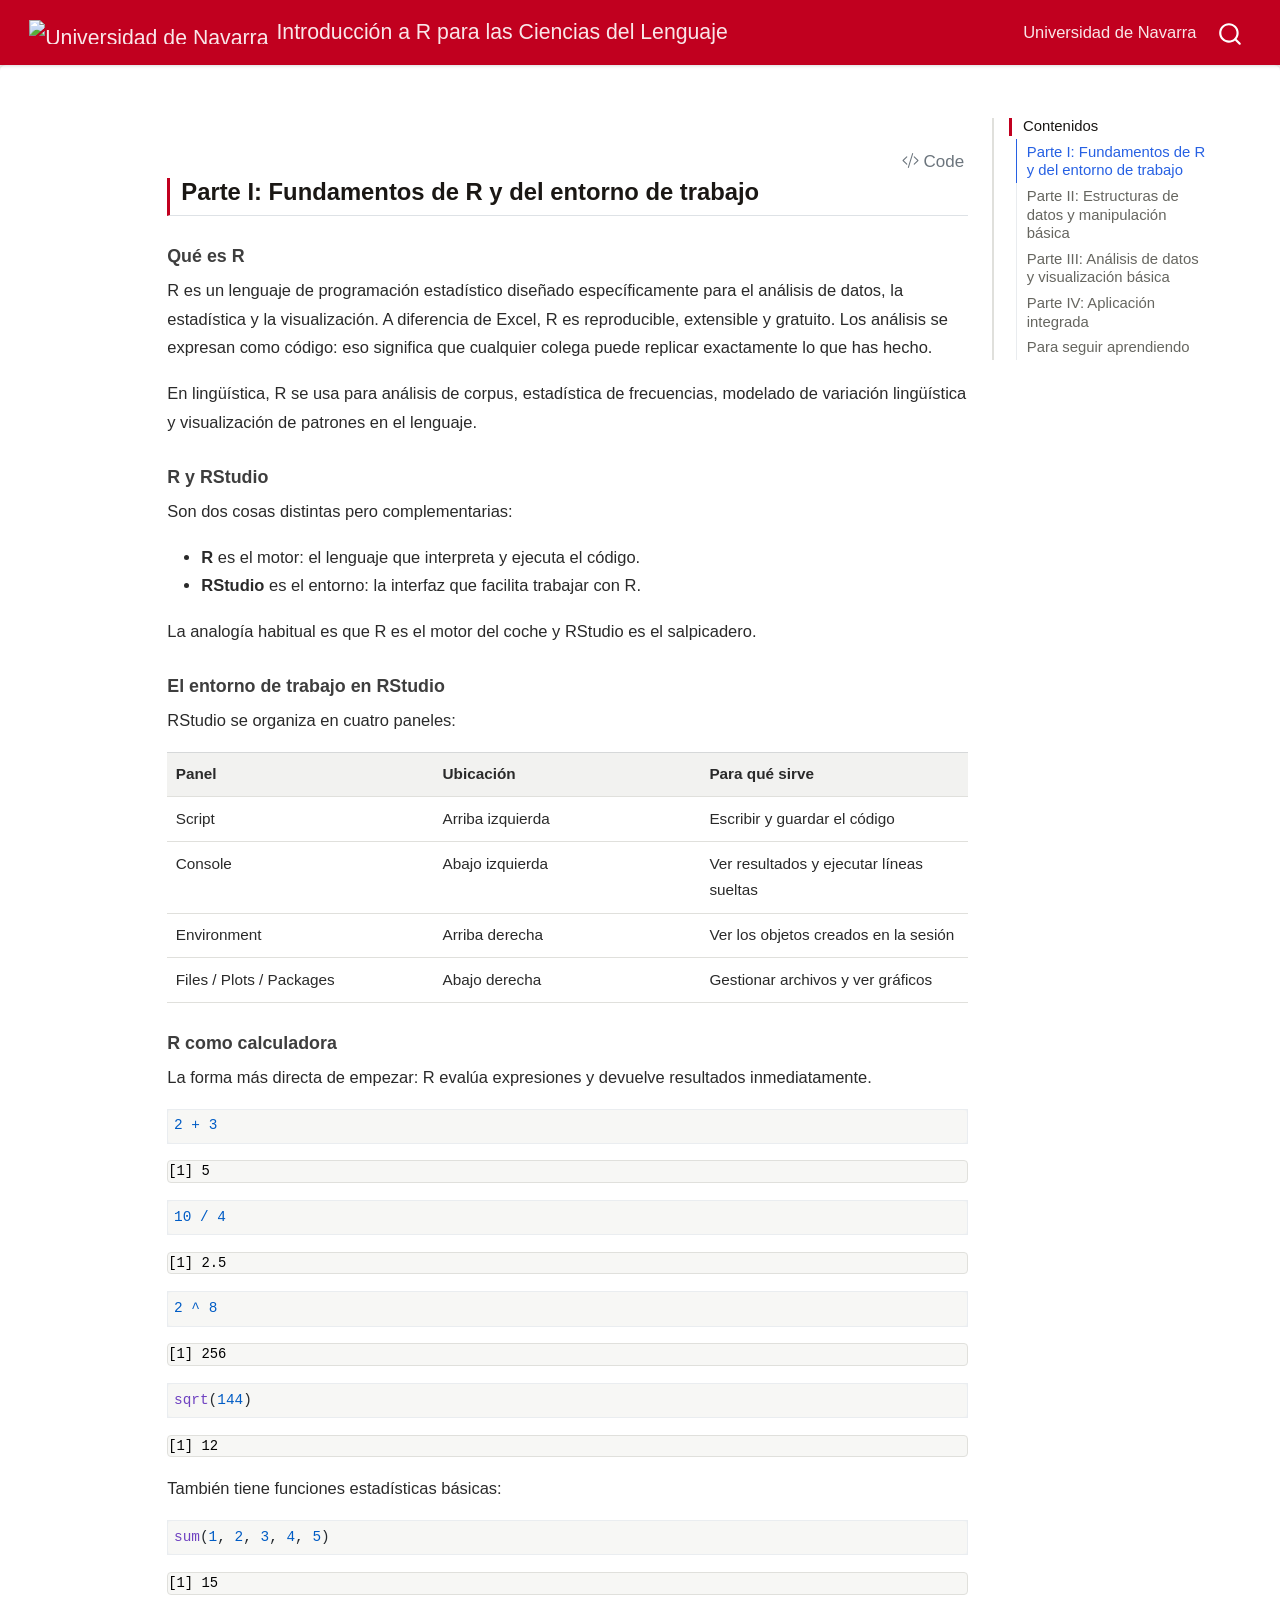
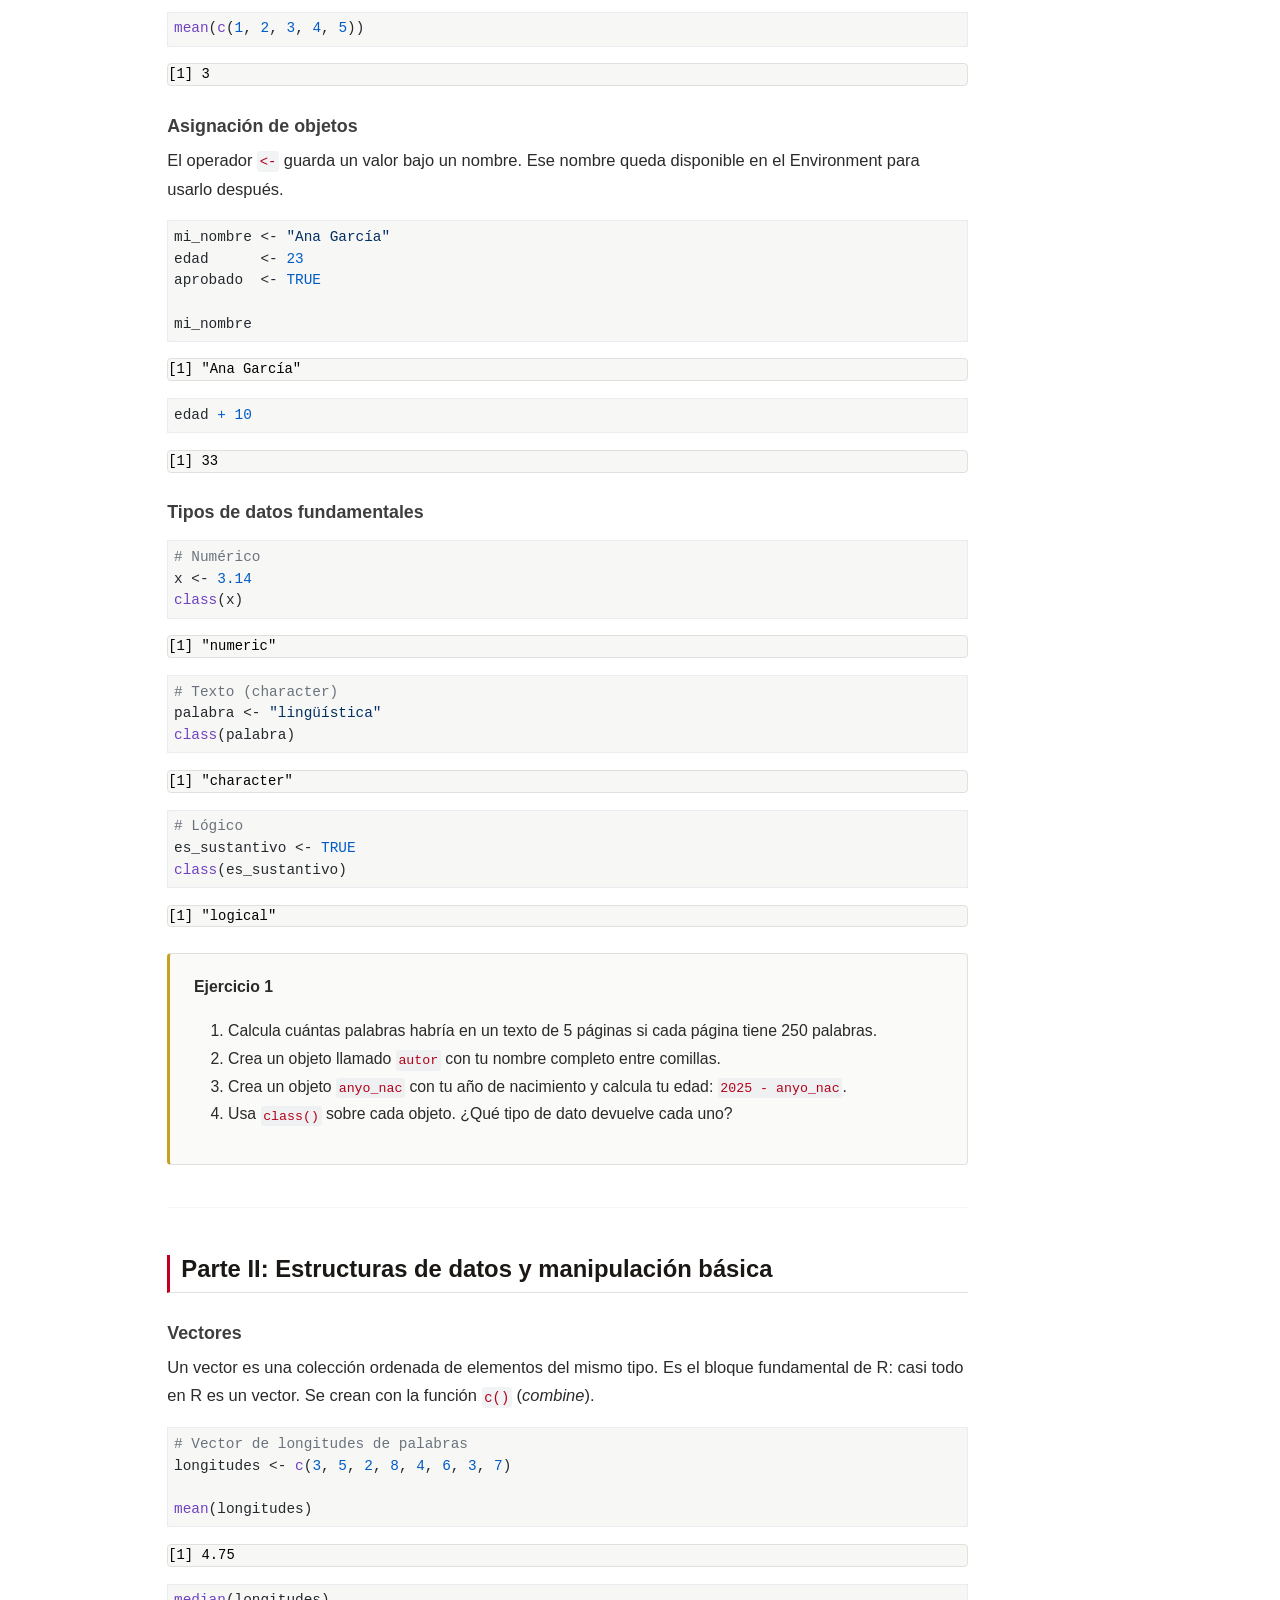
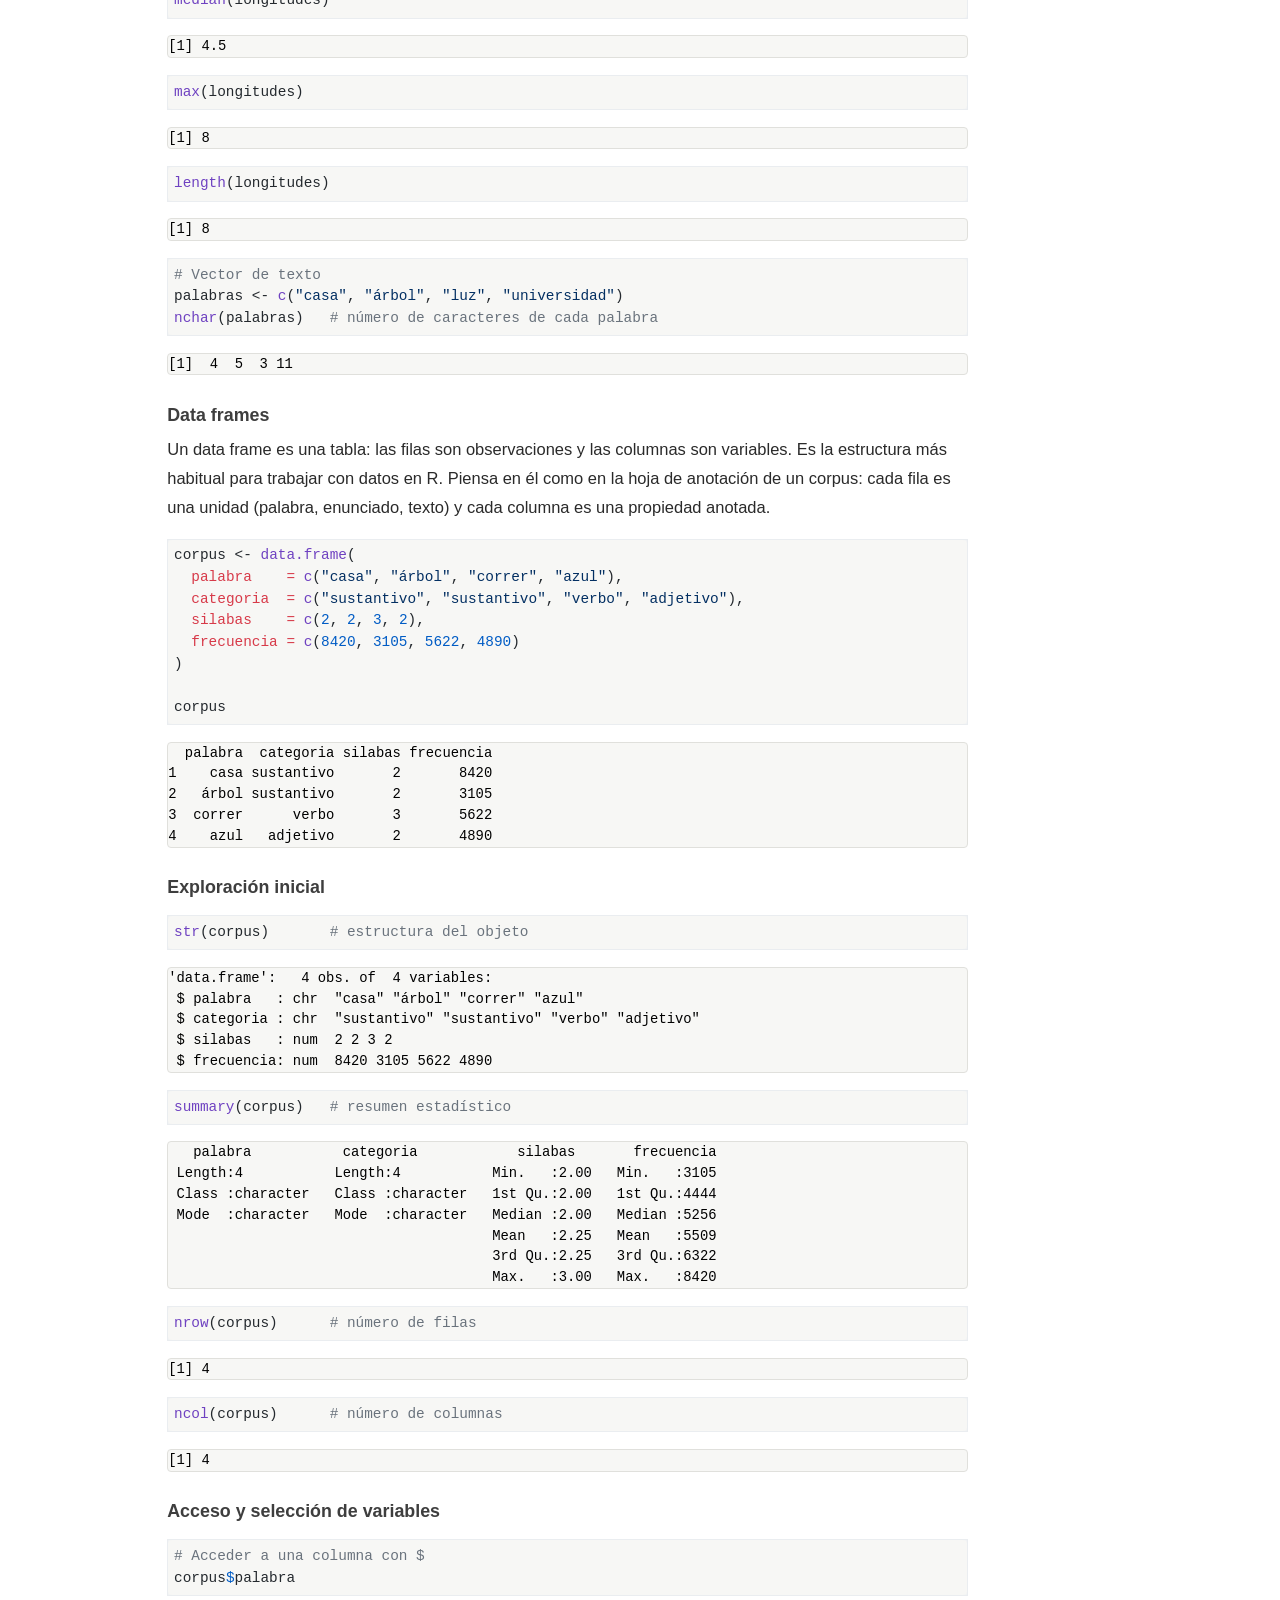
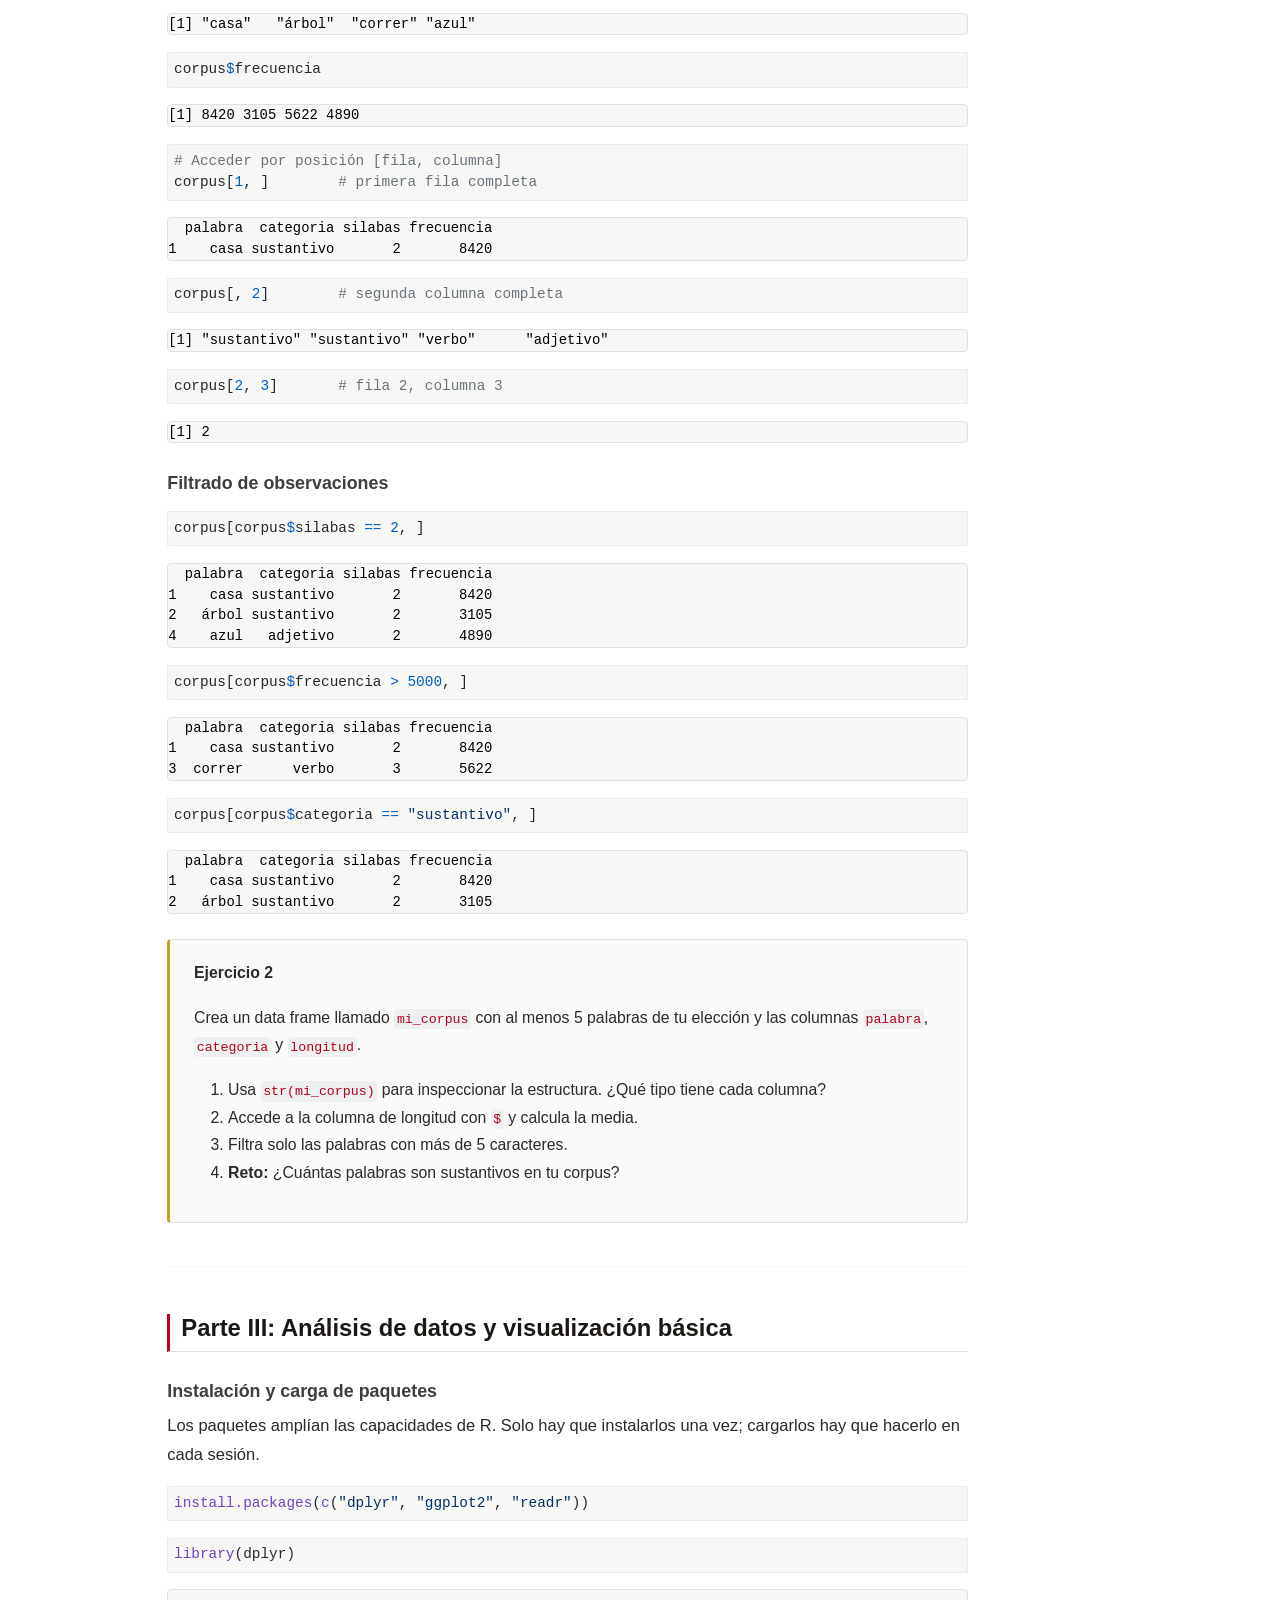
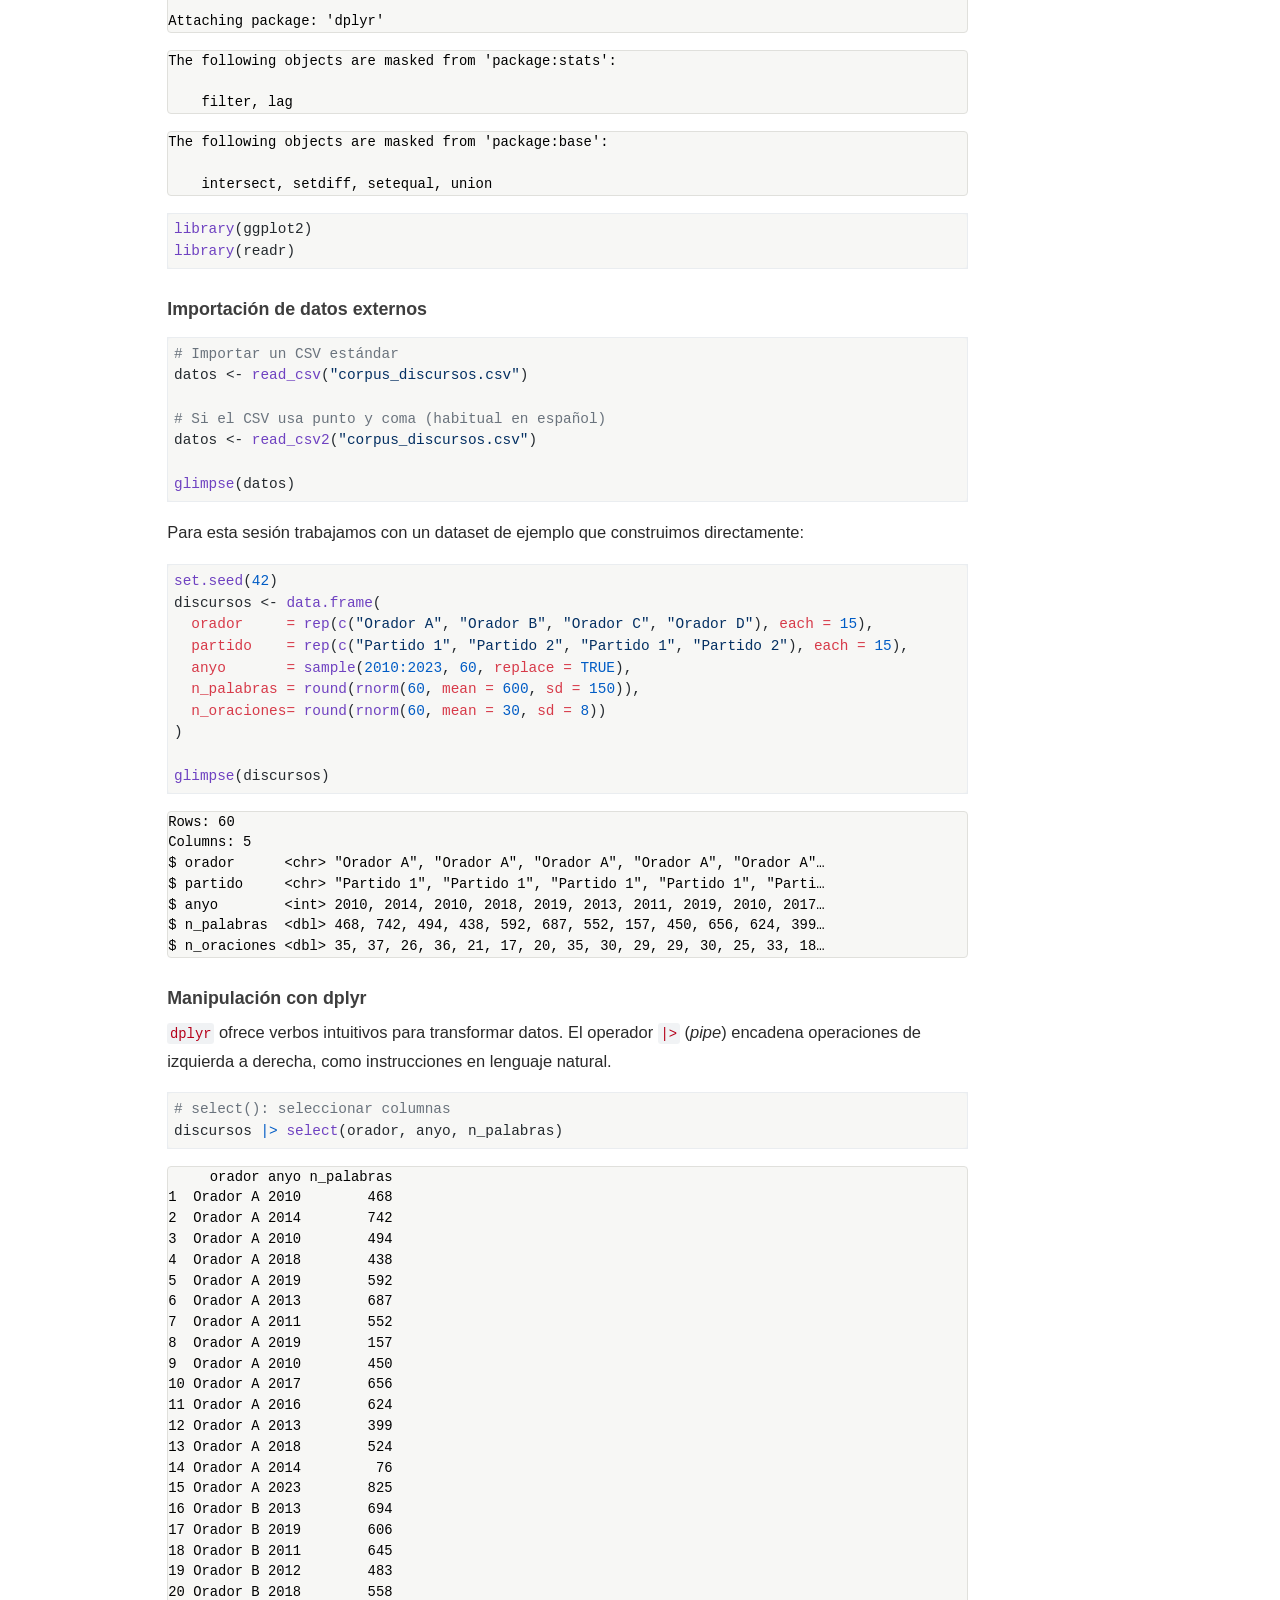
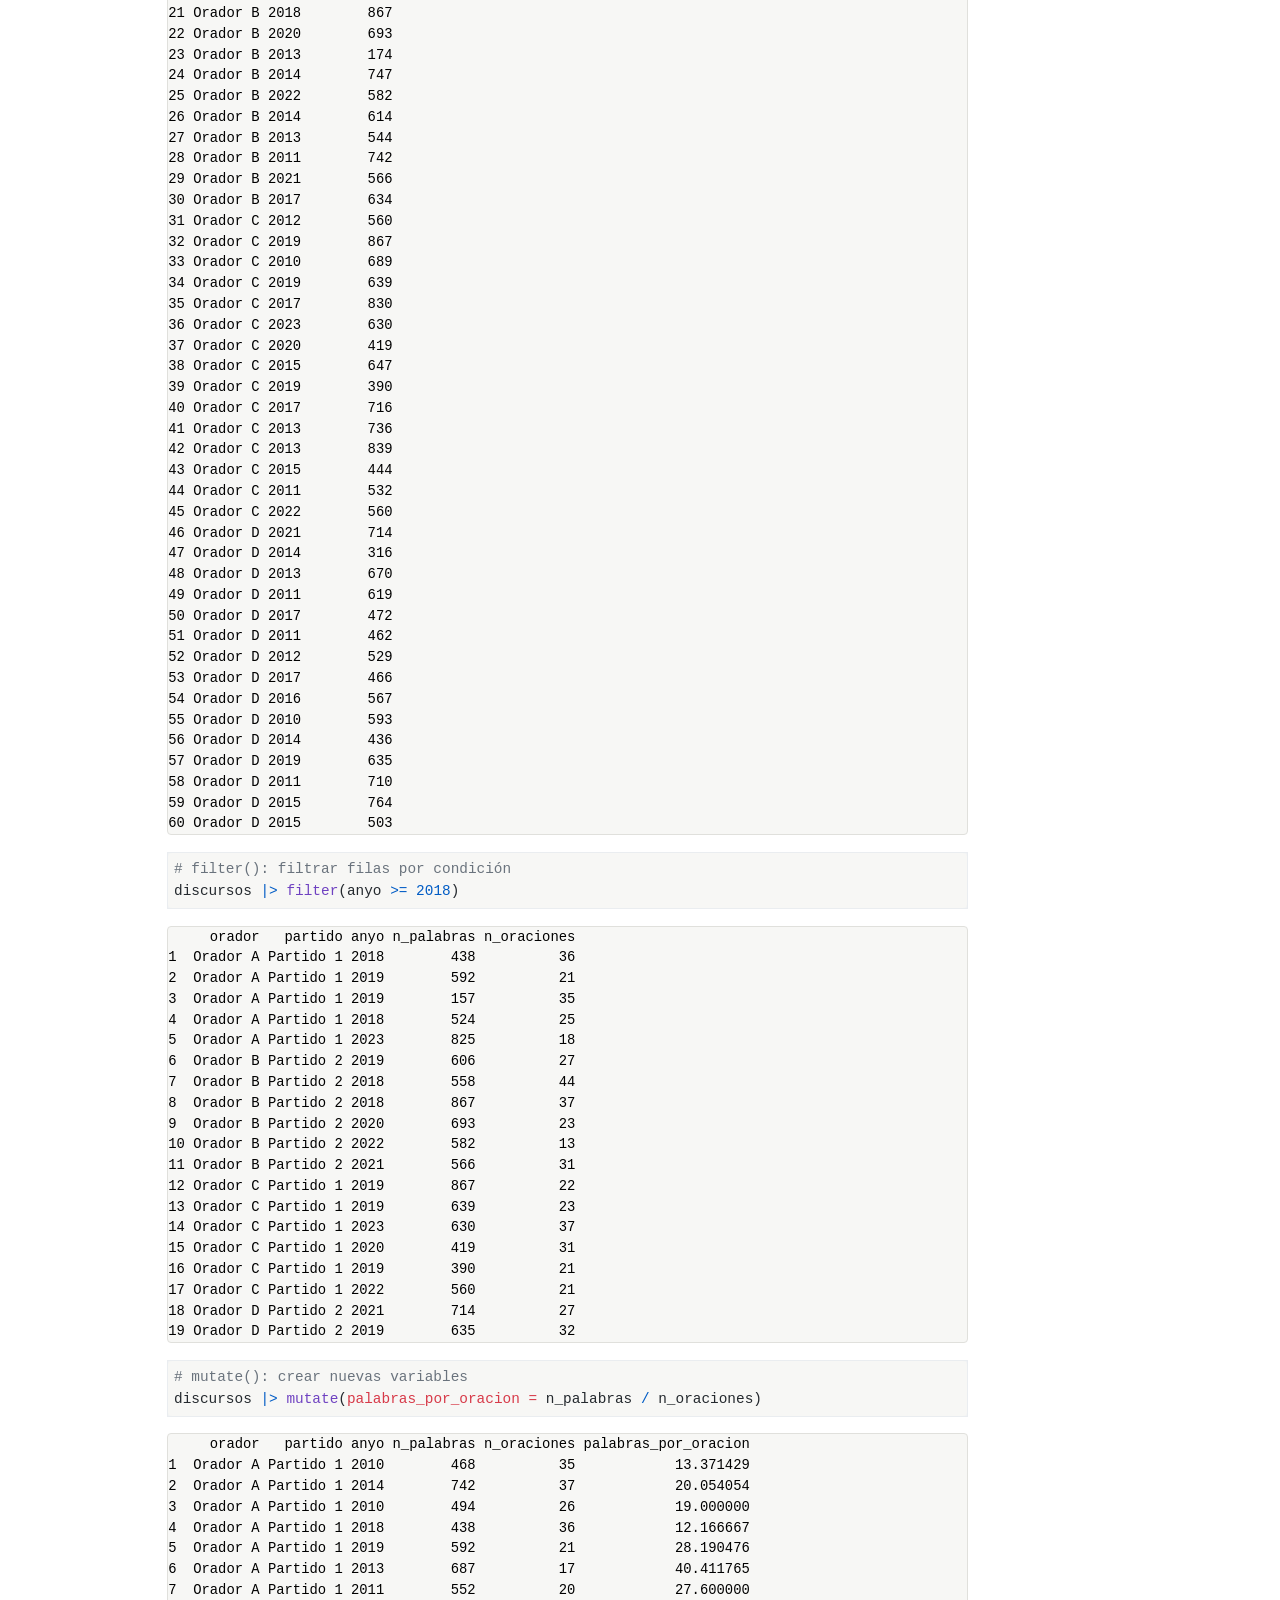
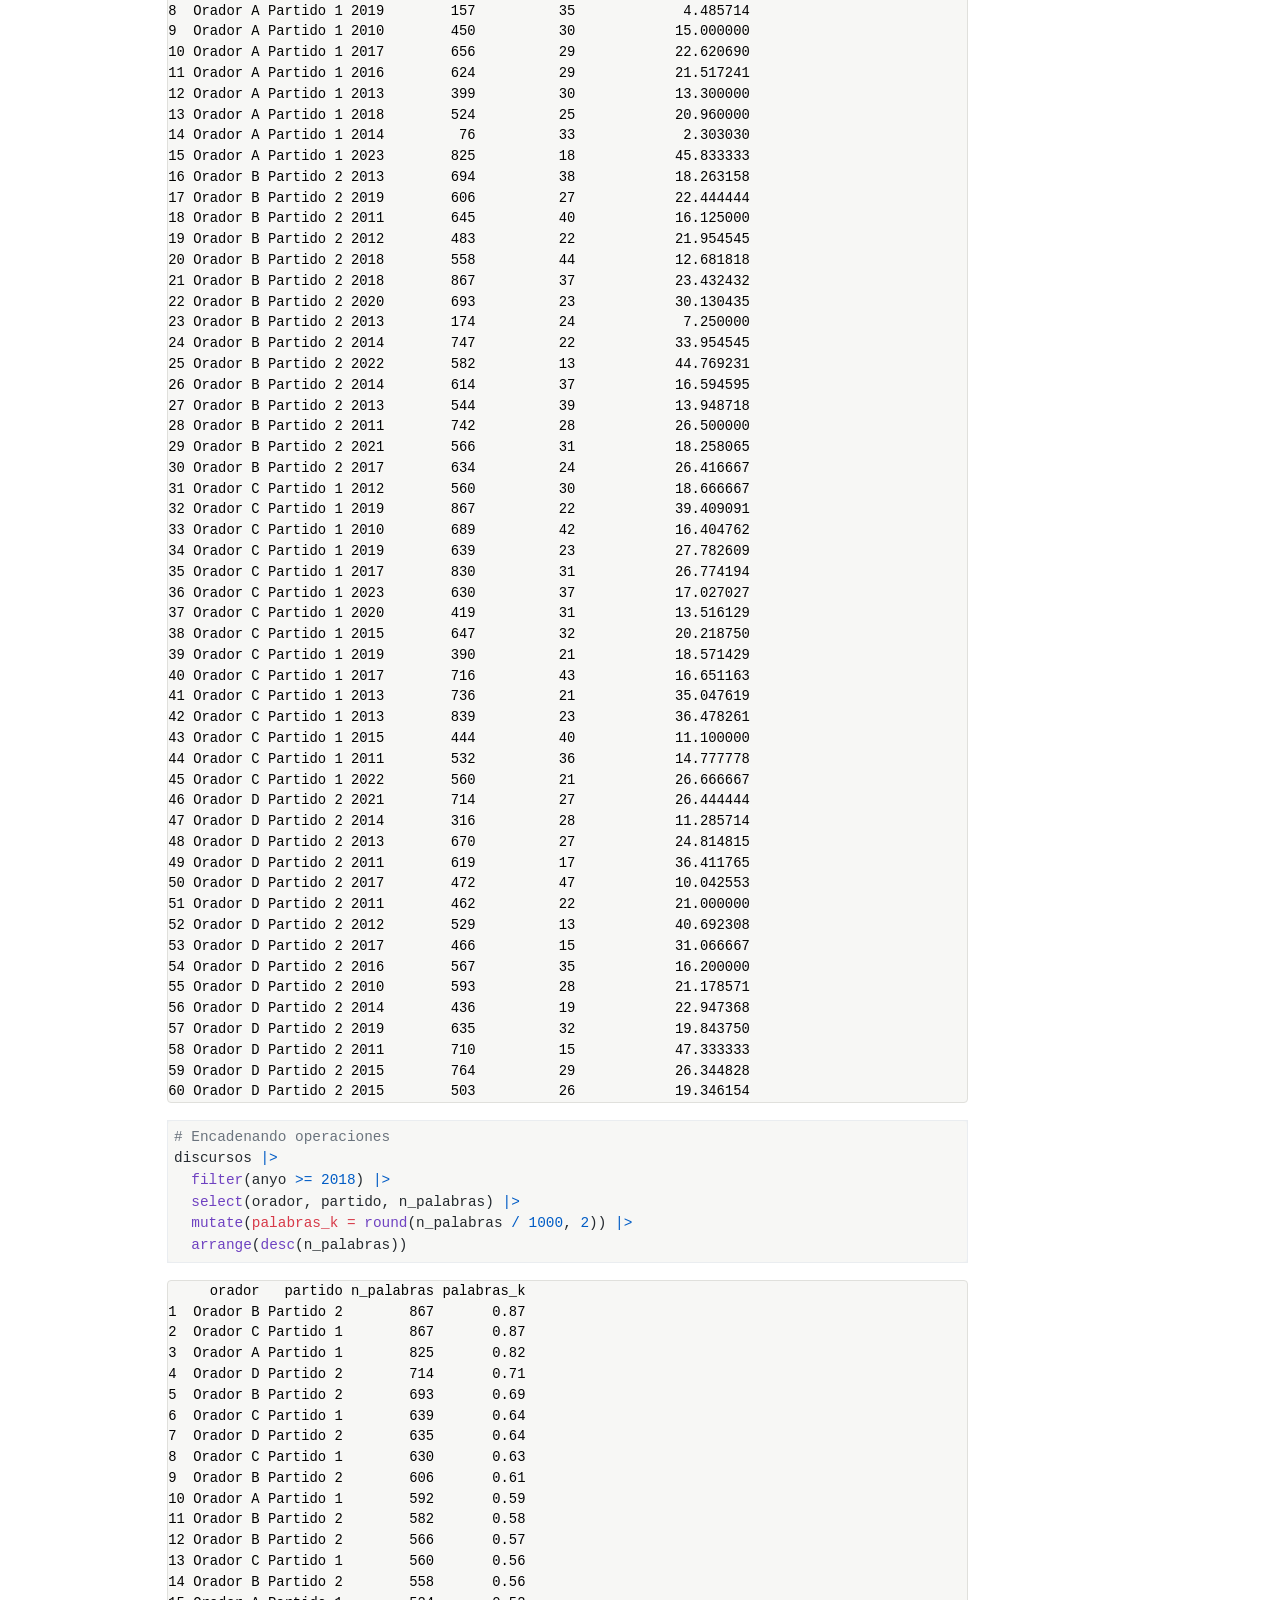
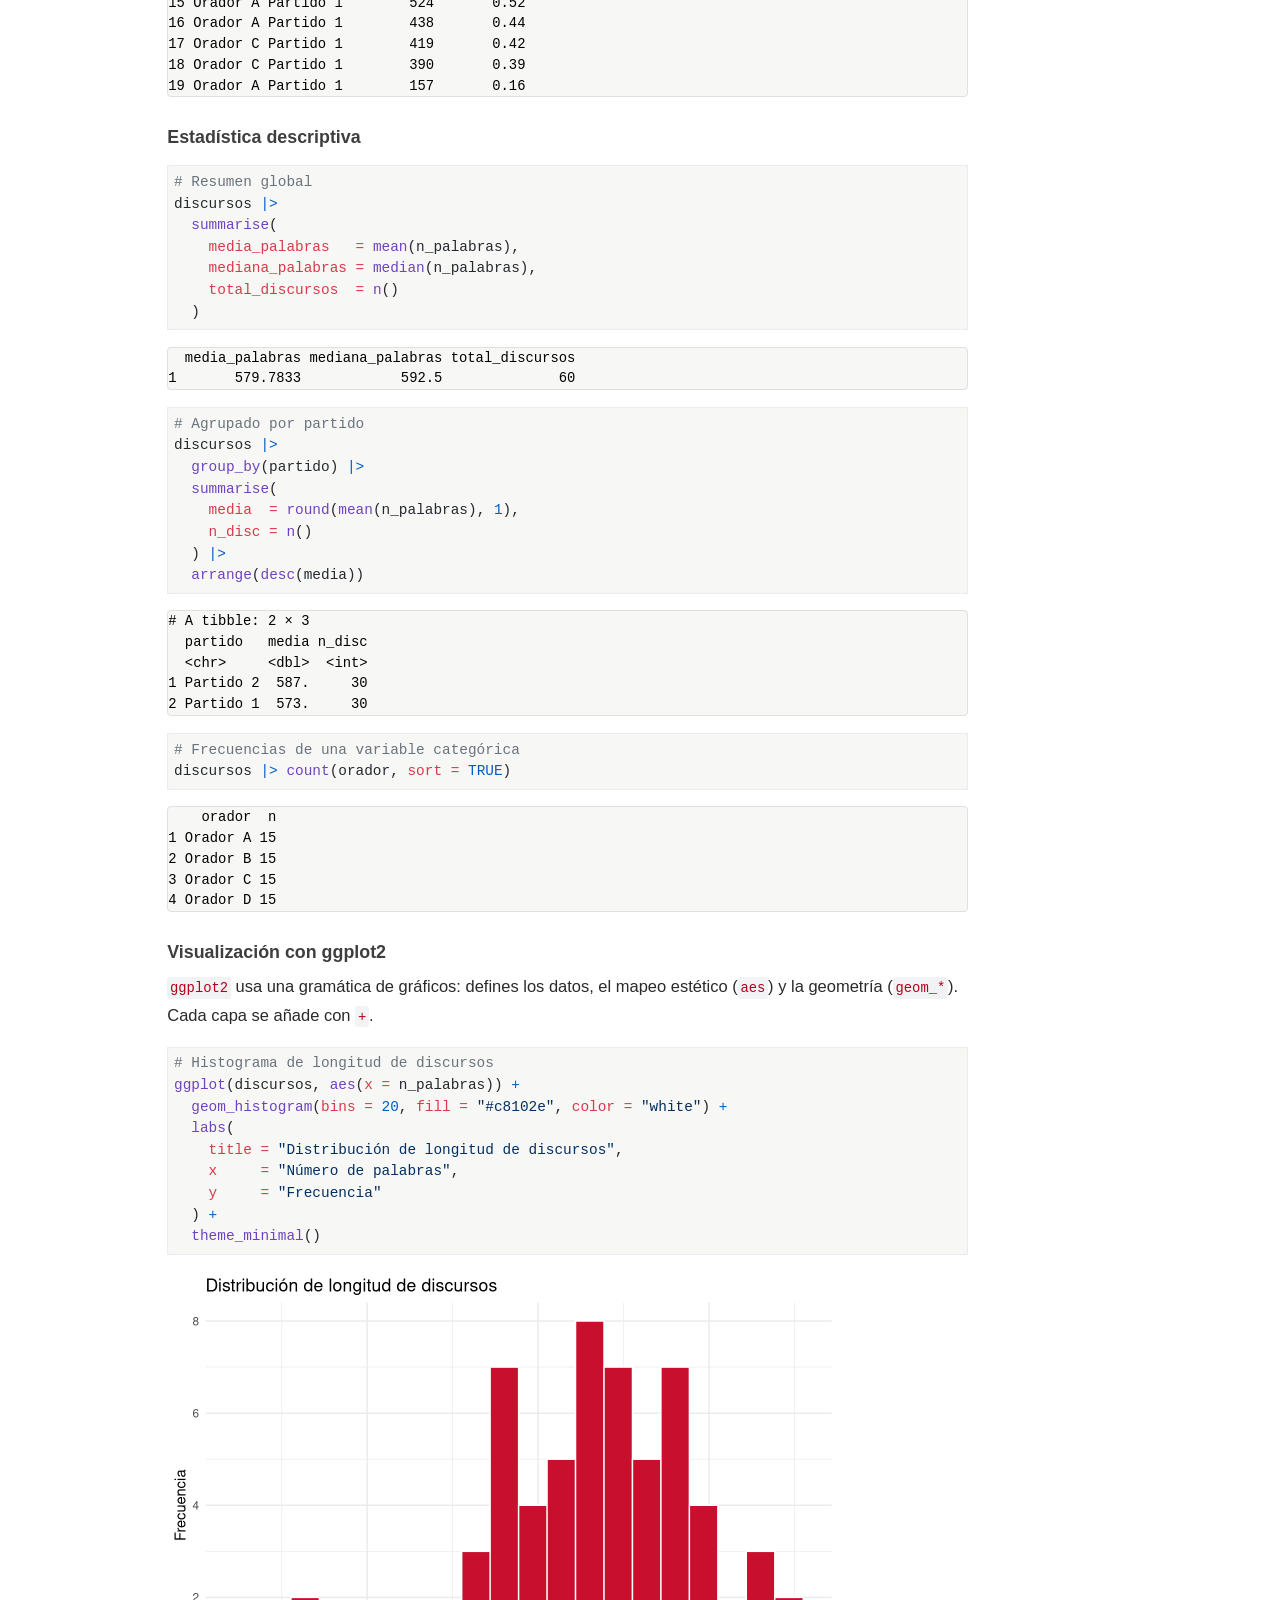
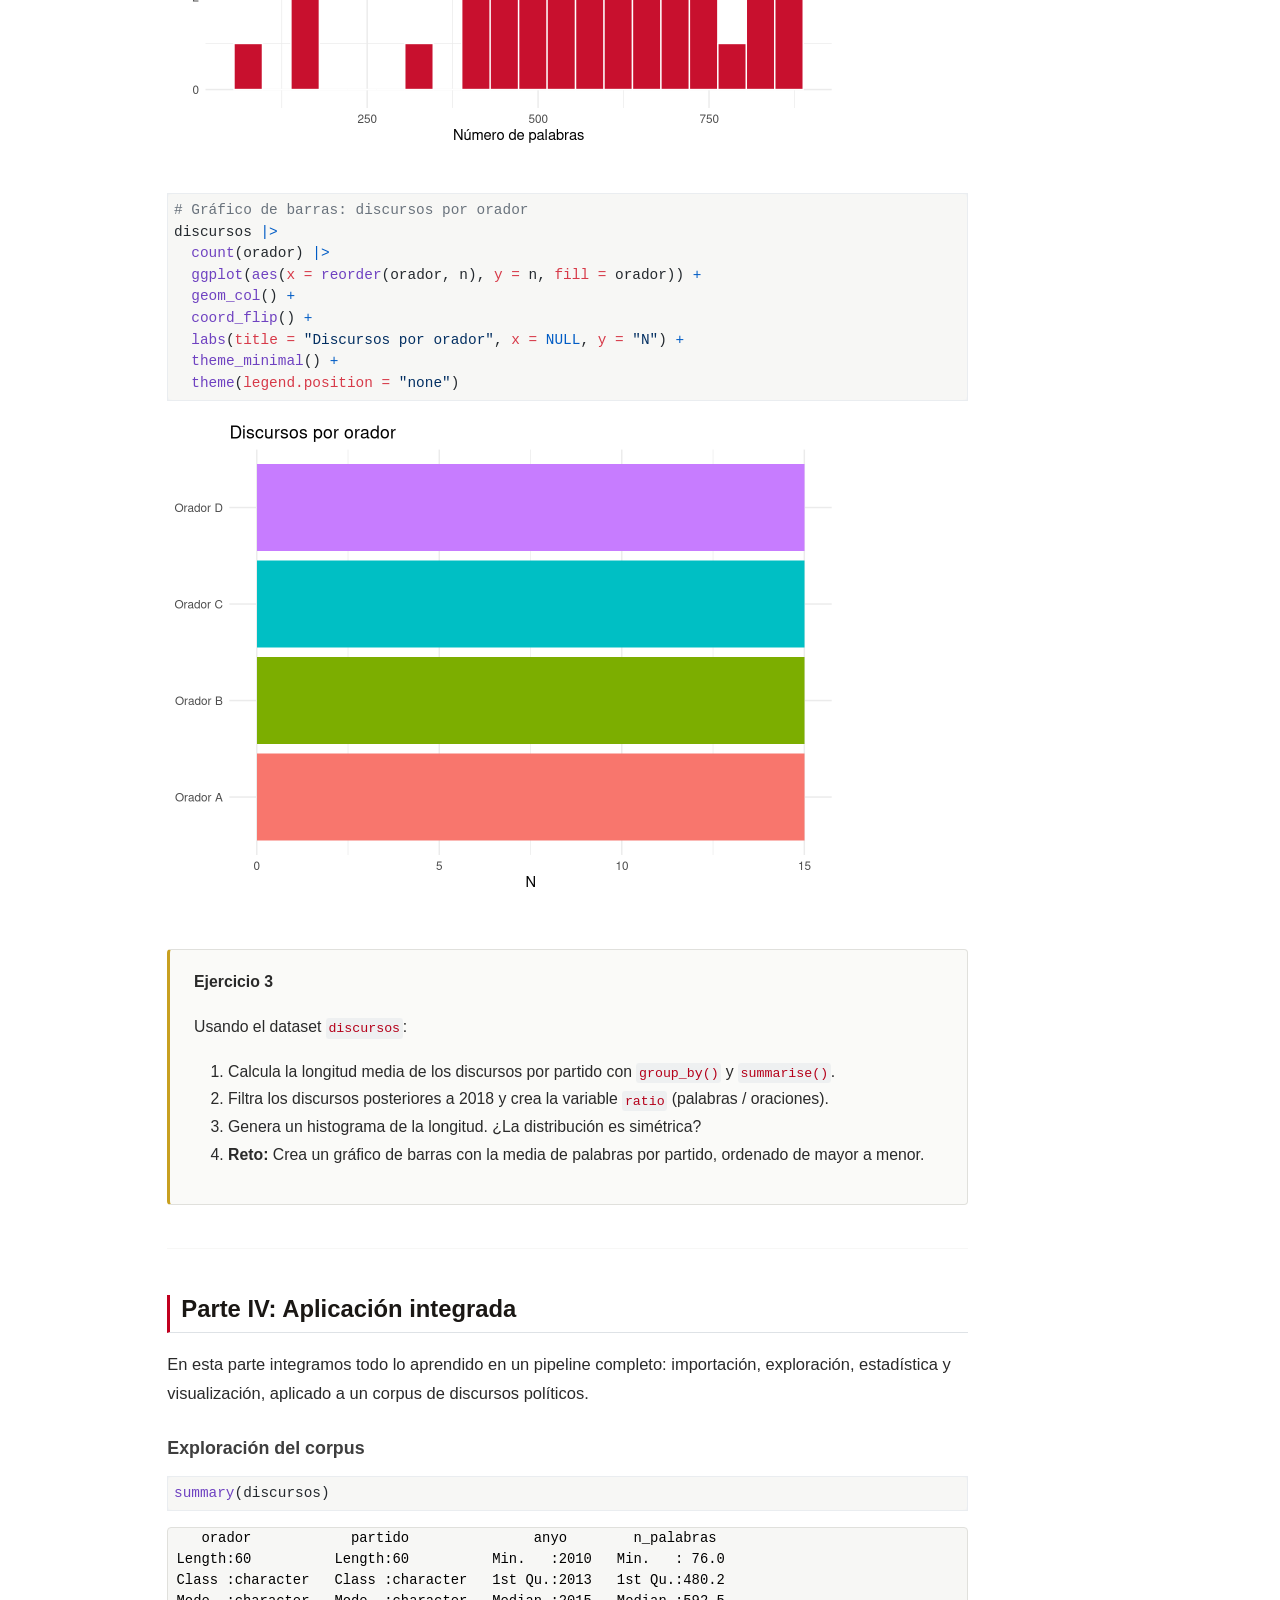
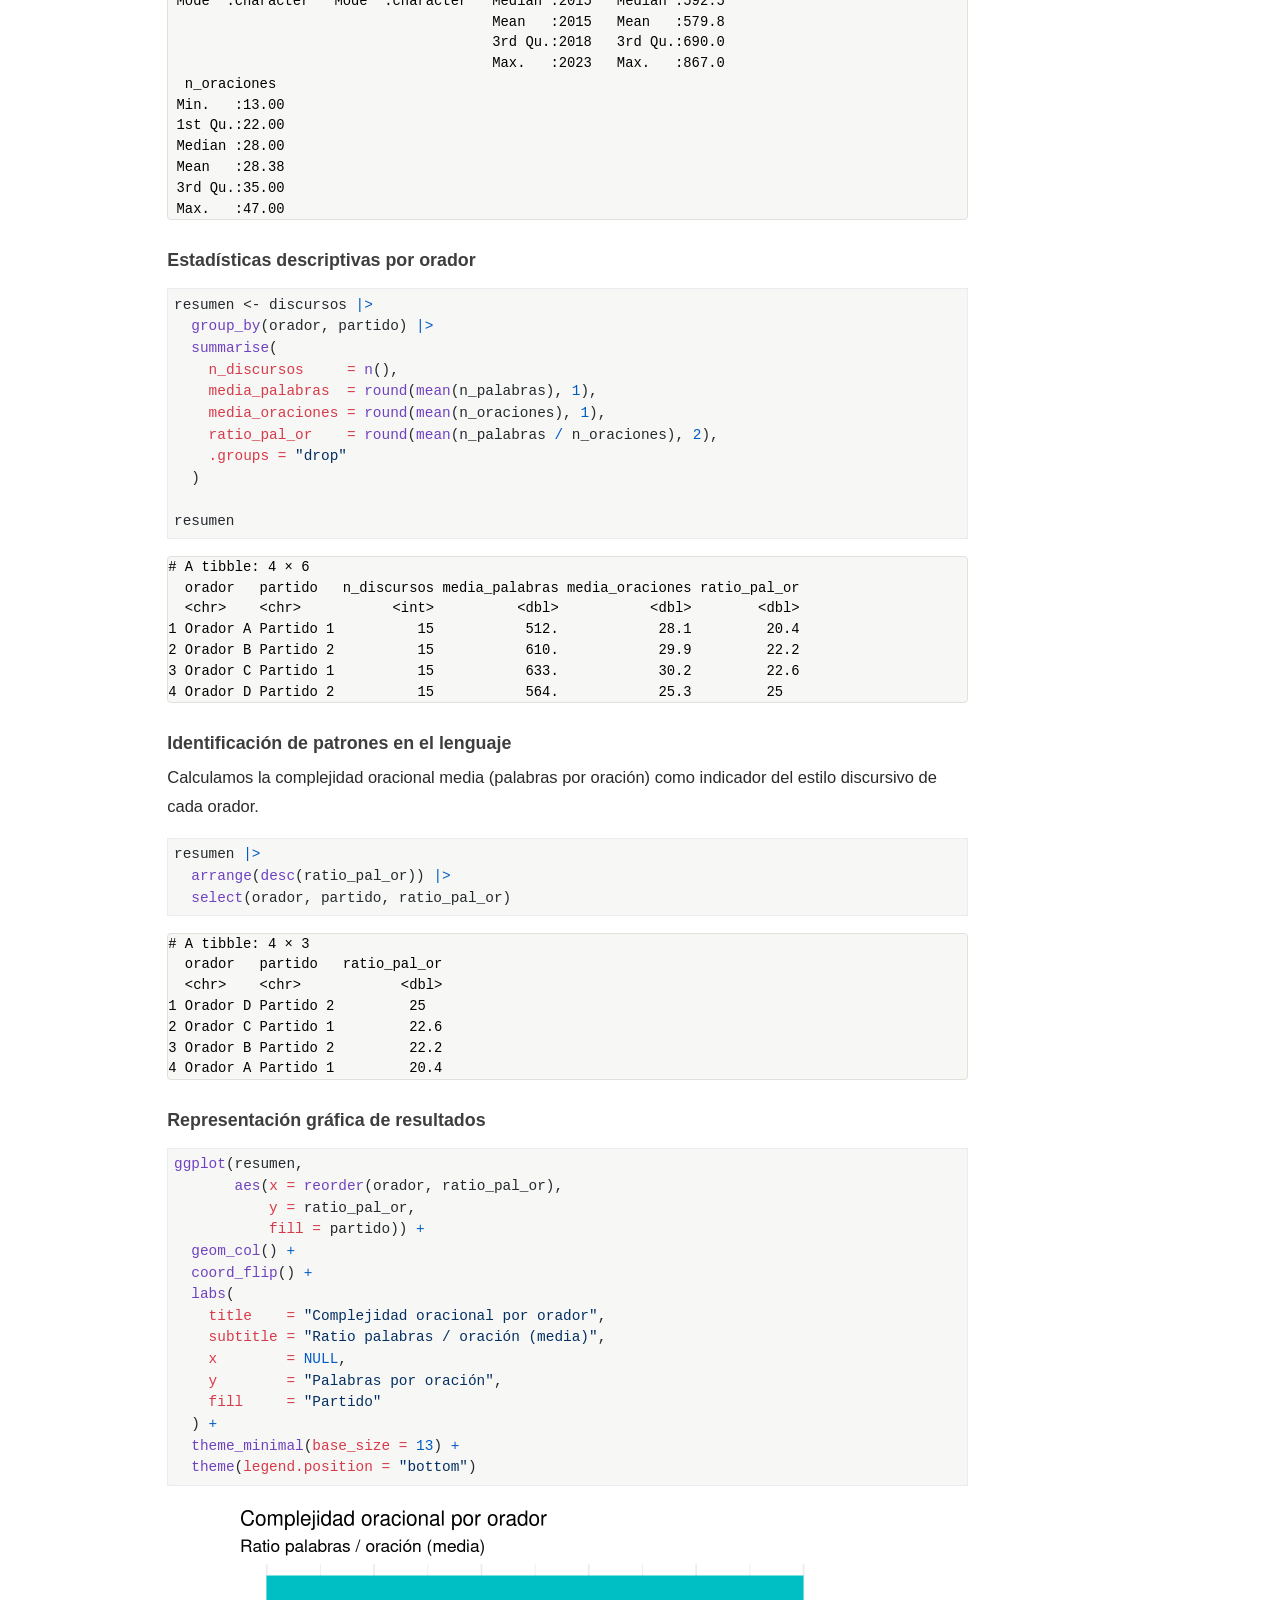
==== discursos/index.html @ e7f7091d "Built site for gh-pages" ====
<!DOCTYPE html>
<html xmlns="http://www.w3.org/1999/xhtml" lang="en" xml:lang="en"><head>

<meta charset="utf-8">
<meta name="generator" content="quarto-1.9.37">

<meta name="viewport" content="width=device-width, initial-scale=1.0, user-scalable=yes">


<title>index – Introducción a R para las Ciencias del Lenguaje</title>
<style>
/* Default styles provided by pandoc.
** See https://pandoc.org/MANUAL.html#variables-for-html for config info.
*/
code{white-space: pre-wrap;}
span.smallcaps{font-variant: small-caps;}
div.columns{display: flex; gap: min(4vw, 1.5em);}
div.column{flex: auto; overflow-x: auto;}
div.hanging-indent{margin-left: 1.5em; text-indent: -1.5em;}
ul.task-list{list-style: none;}
ul.task-list li input[type="checkbox"] {
  width: 0.8em;
  margin: 0 0.8em 0.2em -1em; /* quarto-specific, see https://github.com/quarto-dev/quarto-cli/issues/4556 */ 
  vertical-align: middle;
}
/* CSS for syntax highlighting */
html { -webkit-text-size-adjust: 100%; }
pre > code.sourceCode { white-space: pre; position: relative; }
pre > code.sourceCode > span { display: inline-block; line-height: 1.25; }
pre > code.sourceCode > span:empty { height: 1.2em; }
.sourceCode { overflow: visible; }
code.sourceCode > span { color: inherit; text-decoration: inherit; }
div.sourceCode { margin: 1em 0; }
pre.sourceCode { margin: 0; }
@media screen {
div.sourceCode { overflow: auto; }
}
@media print {
pre > code.sourceCode { white-space: pre-wrap; }
pre > code.sourceCode > span { text-indent: -5em; padding-left: 5em; }
}
pre.numberSource code
  { counter-reset: source-line 0; }
pre.numberSource code > span
  { position: relative; left: -4em; counter-increment: source-line; }
pre.numberSource code > span > a:first-child::before
  { content: counter(source-line);
    position: relative; left: -1em; text-align: right; vertical-align: baseline;
    border: none; display: inline-block;
    -webkit-touch-callout: none; -webkit-user-select: none;
    -khtml-user-select: none; -moz-user-select: none;
    -ms-user-select: none; user-select: none;
    padding: 0 4px; width: 4em;
  }
pre.numberSource { margin-left: 3em;  padding-left: 4px; }
div.sourceCode
  {   }
@media screen {
pre > code.sourceCode > span > a:first-child::before { text-decoration: underline; }
}
</style>


<script src="../site_libs/quarto-nav/quarto-nav.js"></script>
<script src="../site_libs/quarto-nav/headroom.min.js"></script>
<script src="../site_libs/clipboard/clipboard.min.js"></script>
<script src="../site_libs/quarto-search/autocomplete.umd.js"></script>
<script src="../site_libs/quarto-search/fuse.min.js"></script>
<script src="../site_libs/quarto-search/quarto-search.js"></script>
<meta name="quarto:offset" content="../">
<script src="../site_libs/quarto-html/quarto.js" type="module"></script>
<script src="../site_libs/quarto-html/tabsets/tabsets.js" type="module"></script>
<script src="../site_libs/quarto-html/popper.min.js"></script>
<script src="../site_libs/quarto-html/tippy.umd.min.js"></script>
<script src="../site_libs/quarto-html/anchor.min.js"></script>
<link href="../site_libs/quarto-html/tippy.css" rel="stylesheet">
<link href="../site_libs/quarto-html/quarto-syntax-highlighting-acf12a64177840b8d86f2d4f01b2e9fb.css" rel="stylesheet" id="quarto-text-highlighting-styles">
<script src="../site_libs/bootstrap/bootstrap.min.js"></script>
<link href="../site_libs/bootstrap/bootstrap-icons.css" rel="stylesheet">
<link href="../site_libs/bootstrap/bootstrap-39758b1270f99ec51e38258871476a68.min.css" rel="stylesheet" append-hash="true" id="quarto-bootstrap" data-mode="light">
<script id="quarto-search-options" type="application/json">{
  "location": "navbar",
  "copy-button": false,
  "collapse-after": 3,
  "panel-placement": "end",
  "type": "overlay",
  "limit": 50,
  "keyboard-shortcut": [
    "f",
    "/",
    "s"
  ],
  "show-item-context": false,
  "language": {
    "search-no-results-text": "No results",
    "search-matching-documents-text": "matching documents",
    "search-copy-link-title": "Copy link to search",
    "search-hide-matches-text": "Hide additional matches",
    "search-more-match-text": "more match in this document",
    "search-more-matches-text": "more matches in this document",
    "search-clear-button-title": "Clear",
    "search-text-placeholder": "",
    "search-detached-cancel-button-title": "Cancel",
    "search-submit-button-title": "Submit",
    "search-label": "Search"
  }
}</script>
<style>html{ scroll-behavior: smooth; }</style>


<link rel="stylesheet" href="../styles.css">
</head>

<body class="nav-fixed quarto-light">

<div id="quarto-search-results"></div>
  <header id="quarto-header" class="headroom fixed-top">
    <nav class="navbar navbar-expand-lg " data-bs-theme="dark">
      <div class="navbar-container container-fluid">
      <div class="navbar-brand-container mx-auto">
    <a href="https://www.unav.edu" class="navbar-brand navbar-brand-logo">
    <img src="https://www.unav.edu/documents/10162/30622995/Marca+Universidad+de+Navarra_200__white.png/75601112-72f9-4940-a060-0a15ab28a11c?t=1635332708035" alt="Universidad de Navarra" class="navbar-logo light-content">
    <img src="https://www.unav.edu/documents/10162/30622995/Marca+Universidad+de+Navarra_200__white.png/75601112-72f9-4940-a060-0a15ab28a11c?t=1635332708035" alt="Universidad de Navarra" class="navbar-logo dark-content">
    </a>
    <a class="navbar-brand" href="https://www.unav.edu">
    <span class="navbar-title">Introducción a R para las Ciencias del Lenguaje</span>
    </a>
  </div>
            <div id="quarto-search" class="" title="Search"></div>
          <button class="navbar-toggler" type="button" data-bs-toggle="collapse" data-bs-target="#navbarCollapse" aria-controls="navbarCollapse" role="menu" aria-expanded="false" aria-label="Toggle navigation" onclick="if (window.quartoToggleHeadroom) { window.quartoToggleHeadroom(); }">
  <span class="navbar-toggler-icon"></span>
</button>
          <div class="collapse navbar-collapse" id="navbarCollapse">
            <ul class="navbar-nav navbar-nav-scroll ms-auto">
  <li class="nav-item">
    <a class="nav-link" href="https://www.unav.edu"> 
<span class="menu-text">Universidad de Navarra</span></a>
  </li>  
</ul>
          </div> <!-- /navcollapse -->
            <div class="quarto-navbar-tools">
</div>
      </div> <!-- /container-fluid -->
    </nav>
</header>
<!-- content -->
<div id="quarto-content" class="quarto-container page-columns page-rows-contents page-layout-article page-navbar">
<!-- sidebar -->
<!-- margin-sidebar -->
    <div id="quarto-margin-sidebar" class="sidebar margin-sidebar">
        <nav id="TOC" role="doc-toc" class="toc-active">
    <h2 id="toc-title">Contenidos</h2>
   
  <ul class="collapse">
  <li><a href="#parte-i" id="toc-parte-i" class="nav-link active" data-scroll-target="#parte-i">Parte I: Fundamentos de R y del entorno de trabajo</a></li>
  <li><a href="#parte-ii" id="toc-parte-ii" class="nav-link" data-scroll-target="#parte-ii">Parte II: Estructuras de datos y manipulación básica</a></li>
  <li><a href="#parte-iii" id="toc-parte-iii" class="nav-link" data-scroll-target="#parte-iii">Parte III: Análisis de datos y visualización básica</a></li>
  <li><a href="#parte-iv" id="toc-parte-iv" class="nav-link" data-scroll-target="#parte-iv">Parte IV: Aplicación integrada</a></li>
  <li><a href="#para-seguir-aprendiendo" id="toc-para-seguir-aprendiendo" class="nav-link" data-scroll-target="#para-seguir-aprendiendo">Para seguir aprendiendo</a></li>
  </ul>
</nav>
    </div>
<!-- main -->
<main class="content" id="quarto-document-content"><header id="title-block-header" class="quarto-title-block"><h1 class="title display-7"></h1></header><div class="quarto-title-block"><div class="quarto-title-tools-only"><button type="button" class="btn code-tools-button" id="quarto-code-tools-source"><i class="bi"></i> Code</button></div></div>




<section id="parte-i" class="level2">
<h2 class="anchored" data-anchor-id="parte-i">Parte I: Fundamentos de R y del entorno de trabajo</h2>
<section id="qué-es-r" class="level3">
<h3 class="anchored" data-anchor-id="qué-es-r">Qué es R</h3>
<p>R es un lenguaje de programación estadístico diseñado específicamente para el análisis de datos, la estadística y la visualización. A diferencia de Excel, R es reproducible, extensible y gratuito. Los análisis se expresan como código: eso significa que cualquier colega puede replicar exactamente lo que has hecho.</p>
<p>En lingüística, R se usa para análisis de corpus, estadística de frecuencias, modelado de variación lingüística y visualización de patrones en el lenguaje.</p>
</section>
<section id="r-y-rstudio" class="level3">
<h3 class="anchored" data-anchor-id="r-y-rstudio">R y RStudio</h3>
<p>Son dos cosas distintas pero complementarias:</p>
<ul>
<li><strong>R</strong> es el motor: el lenguaje que interpreta y ejecuta el código.</li>
<li><strong>RStudio</strong> es el entorno: la interfaz que facilita trabajar con R.</li>
</ul>
<p>La analogía habitual es que R es el motor del coche y RStudio es el salpicadero.</p>
</section>
<section id="el-entorno-de-trabajo-en-rstudio" class="level3">
<h3 class="anchored" data-anchor-id="el-entorno-de-trabajo-en-rstudio">El entorno de trabajo en RStudio</h3>
<p>RStudio se organiza en cuatro paneles:</p>
<table class="caption-top table">
<colgroup>
<col style="width: 33%">
<col style="width: 33%">
<col style="width: 33%">
</colgroup>
<thead>
<tr class="header">
<th>Panel</th>
<th>Ubicación</th>
<th>Para qué sirve</th>
</tr>
</thead>
<tbody>
<tr class="odd">
<td>Script</td>
<td>Arriba izquierda</td>
<td>Escribir y guardar el código</td>
</tr>
<tr class="even">
<td>Console</td>
<td>Abajo izquierda</td>
<td>Ver resultados y ejecutar líneas sueltas</td>
</tr>
<tr class="odd">
<td>Environment</td>
<td>Arriba derecha</td>
<td>Ver los objetos creados en la sesión</td>
</tr>
<tr class="even">
<td>Files / Plots / Packages</td>
<td>Abajo derecha</td>
<td>Gestionar archivos y ver gráficos</td>
</tr>
</tbody>
</table>
</section>
<section id="r-como-calculadora" class="level3">
<h3 class="anchored" data-anchor-id="r-como-calculadora">R como calculadora</h3>
<p>La forma más directa de empezar: R evalúa expresiones y devuelve resultados inmediatamente.</p>
<div class="cell">
<div class="code-copy-outer-scaffold"><div class="sourceCode cell-code" id="cb1"><pre class="sourceCode r code-with-copy"><code class="sourceCode r"><span id="cb1-1"><a href="#cb1-1" aria-hidden="true" tabindex="-1"></a><span class="dv">2</span> <span class="sc">+</span> <span class="dv">3</span></span></code></pre></div><button title="Copy to Clipboard" class="code-copy-button"><i class="bi"></i></button></div>
<div class="cell-output cell-output-stdout">
<pre><code>[1] 5</code></pre>
</div>
<div class="code-copy-outer-scaffold"><div class="sourceCode cell-code" id="cb3"><pre class="sourceCode r code-with-copy"><code class="sourceCode r"><span id="cb3-1"><a href="#cb3-1" aria-hidden="true" tabindex="-1"></a><span class="dv">10</span> <span class="sc">/</span> <span class="dv">4</span></span></code></pre></div><button title="Copy to Clipboard" class="code-copy-button"><i class="bi"></i></button></div>
<div class="cell-output cell-output-stdout">
<pre><code>[1] 2.5</code></pre>
</div>
<div class="code-copy-outer-scaffold"><div class="sourceCode cell-code" id="cb5"><pre class="sourceCode r code-with-copy"><code class="sourceCode r"><span id="cb5-1"><a href="#cb5-1" aria-hidden="true" tabindex="-1"></a><span class="dv">2</span> <span class="sc">^</span> <span class="dv">8</span></span></code></pre></div><button title="Copy to Clipboard" class="code-copy-button"><i class="bi"></i></button></div>
<div class="cell-output cell-output-stdout">
<pre><code>[1] 256</code></pre>
</div>
<div class="code-copy-outer-scaffold"><div class="sourceCode cell-code" id="cb7"><pre class="sourceCode r code-with-copy"><code class="sourceCode r"><span id="cb7-1"><a href="#cb7-1" aria-hidden="true" tabindex="-1"></a><span class="fu">sqrt</span>(<span class="dv">144</span>)</span></code></pre></div><button title="Copy to Clipboard" class="code-copy-button"><i class="bi"></i></button></div>
<div class="cell-output cell-output-stdout">
<pre><code>[1] 12</code></pre>
</div>
</div>
<p>También tiene funciones estadísticas básicas:</p>
<div class="cell">
<div class="code-copy-outer-scaffold"><div class="sourceCode cell-code" id="cb9"><pre class="sourceCode r code-with-copy"><code class="sourceCode r"><span id="cb9-1"><a href="#cb9-1" aria-hidden="true" tabindex="-1"></a><span class="fu">sum</span>(<span class="dv">1</span>, <span class="dv">2</span>, <span class="dv">3</span>, <span class="dv">4</span>, <span class="dv">5</span>)</span></code></pre></div><button title="Copy to Clipboard" class="code-copy-button"><i class="bi"></i></button></div>
<div class="cell-output cell-output-stdout">
<pre><code>[1] 15</code></pre>
</div>
<div class="code-copy-outer-scaffold"><div class="sourceCode cell-code" id="cb11"><pre class="sourceCode r code-with-copy"><code class="sourceCode r"><span id="cb11-1"><a href="#cb11-1" aria-hidden="true" tabindex="-1"></a><span class="fu">mean</span>(<span class="fu">c</span>(<span class="dv">1</span>, <span class="dv">2</span>, <span class="dv">3</span>, <span class="dv">4</span>, <span class="dv">5</span>))</span></code></pre></div><button title="Copy to Clipboard" class="code-copy-button"><i class="bi"></i></button></div>
<div class="cell-output cell-output-stdout">
<pre><code>[1] 3</code></pre>
</div>
</div>
</section>
<section id="asignación-de-objetos" class="level3">
<h3 class="anchored" data-anchor-id="asignación-de-objetos">Asignación de objetos</h3>
<p>El operador <code>&lt;-</code> guarda un valor bajo un nombre. Ese nombre queda disponible en el Environment para usarlo después.</p>
<div class="cell">
<div class="code-copy-outer-scaffold"><div class="sourceCode cell-code" id="cb13"><pre class="sourceCode r code-with-copy"><code class="sourceCode r"><span id="cb13-1"><a href="#cb13-1" aria-hidden="true" tabindex="-1"></a>mi_nombre <span class="ot">&lt;-</span> <span class="st">"Ana García"</span></span>
<span id="cb13-2"><a href="#cb13-2" aria-hidden="true" tabindex="-1"></a>edad      <span class="ot">&lt;-</span> <span class="dv">23</span></span>
<span id="cb13-3"><a href="#cb13-3" aria-hidden="true" tabindex="-1"></a>aprobado  <span class="ot">&lt;-</span> <span class="cn">TRUE</span></span>
<span id="cb13-4"><a href="#cb13-4" aria-hidden="true" tabindex="-1"></a></span>
<span id="cb13-5"><a href="#cb13-5" aria-hidden="true" tabindex="-1"></a>mi_nombre</span></code></pre></div><button title="Copy to Clipboard" class="code-copy-button"><i class="bi"></i></button></div>
<div class="cell-output cell-output-stdout">
<pre><code>[1] "Ana García"</code></pre>
</div>
<div class="code-copy-outer-scaffold"><div class="sourceCode cell-code" id="cb15"><pre class="sourceCode r code-with-copy"><code class="sourceCode r"><span id="cb15-1"><a href="#cb15-1" aria-hidden="true" tabindex="-1"></a>edad <span class="sc">+</span> <span class="dv">10</span></span></code></pre></div><button title="Copy to Clipboard" class="code-copy-button"><i class="bi"></i></button></div>
<div class="cell-output cell-output-stdout">
<pre><code>[1] 33</code></pre>
</div>
</div>
</section>
<section id="tipos-de-datos-fundamentales" class="level3">
<h3 class="anchored" data-anchor-id="tipos-de-datos-fundamentales">Tipos de datos fundamentales</h3>
<div class="cell">
<div class="code-copy-outer-scaffold"><div class="sourceCode cell-code" id="cb17"><pre class="sourceCode r code-with-copy"><code class="sourceCode r"><span id="cb17-1"><a href="#cb17-1" aria-hidden="true" tabindex="-1"></a><span class="co"># Numérico</span></span>
<span id="cb17-2"><a href="#cb17-2" aria-hidden="true" tabindex="-1"></a>x <span class="ot">&lt;-</span> <span class="fl">3.14</span></span>
<span id="cb17-3"><a href="#cb17-3" aria-hidden="true" tabindex="-1"></a><span class="fu">class</span>(x)</span></code></pre></div><button title="Copy to Clipboard" class="code-copy-button"><i class="bi"></i></button></div>
<div class="cell-output cell-output-stdout">
<pre><code>[1] "numeric"</code></pre>
</div>
<div class="code-copy-outer-scaffold"><div class="sourceCode cell-code" id="cb19"><pre class="sourceCode r code-with-copy"><code class="sourceCode r"><span id="cb19-1"><a href="#cb19-1" aria-hidden="true" tabindex="-1"></a><span class="co"># Texto (character)</span></span>
<span id="cb19-2"><a href="#cb19-2" aria-hidden="true" tabindex="-1"></a>palabra <span class="ot">&lt;-</span> <span class="st">"lingüística"</span></span>
<span id="cb19-3"><a href="#cb19-3" aria-hidden="true" tabindex="-1"></a><span class="fu">class</span>(palabra)</span></code></pre></div><button title="Copy to Clipboard" class="code-copy-button"><i class="bi"></i></button></div>
<div class="cell-output cell-output-stdout">
<pre><code>[1] "character"</code></pre>
</div>
<div class="code-copy-outer-scaffold"><div class="sourceCode cell-code" id="cb21"><pre class="sourceCode r code-with-copy"><code class="sourceCode r"><span id="cb21-1"><a href="#cb21-1" aria-hidden="true" tabindex="-1"></a><span class="co"># Lógico</span></span>
<span id="cb21-2"><a href="#cb21-2" aria-hidden="true" tabindex="-1"></a>es_sustantivo <span class="ot">&lt;-</span> <span class="cn">TRUE</span></span>
<span id="cb21-3"><a href="#cb21-3" aria-hidden="true" tabindex="-1"></a><span class="fu">class</span>(es_sustantivo)</span></code></pre></div><button title="Copy to Clipboard" class="code-copy-button"><i class="bi"></i></button></div>
<div class="cell-output cell-output-stdout">
<pre><code>[1] "logical"</code></pre>
</div>
</div>
<div class="ejercicio">
<p><strong>Ejercicio 1</strong></p>
<ol type="1">
<li>Calcula cuántas palabras habría en un texto de 5 páginas si cada página tiene 250 palabras.</li>
<li>Crea un objeto llamado <code>autor</code> con tu nombre completo entre comillas.</li>
<li>Crea un objeto <code>anyo_nac</code> con tu año de nacimiento y calcula tu edad: <code>2025 - anyo_nac</code>.</li>
<li>Usa <code>class()</code> sobre cada objeto. ¿Qué tipo de dato devuelve cada uno?</li>
</ol>
</div>
<hr>
</section>
</section>
<section id="parte-ii" class="level2">
<h2 class="anchored" data-anchor-id="parte-ii">Parte II: Estructuras de datos y manipulación básica</h2>
<section id="vectores" class="level3">
<h3 class="anchored" data-anchor-id="vectores">Vectores</h3>
<p>Un vector es una colección ordenada de elementos del mismo tipo. Es el bloque fundamental de R: casi todo en R es un vector. Se crean con la función <code>c()</code> (<em>combine</em>).</p>
<div class="cell">
<div class="code-copy-outer-scaffold"><div class="sourceCode cell-code" id="cb23"><pre class="sourceCode r code-with-copy"><code class="sourceCode r"><span id="cb23-1"><a href="#cb23-1" aria-hidden="true" tabindex="-1"></a><span class="co"># Vector de longitudes de palabras</span></span>
<span id="cb23-2"><a href="#cb23-2" aria-hidden="true" tabindex="-1"></a>longitudes <span class="ot">&lt;-</span> <span class="fu">c</span>(<span class="dv">3</span>, <span class="dv">5</span>, <span class="dv">2</span>, <span class="dv">8</span>, <span class="dv">4</span>, <span class="dv">6</span>, <span class="dv">3</span>, <span class="dv">7</span>)</span>
<span id="cb23-3"><a href="#cb23-3" aria-hidden="true" tabindex="-1"></a></span>
<span id="cb23-4"><a href="#cb23-4" aria-hidden="true" tabindex="-1"></a><span class="fu">mean</span>(longitudes)</span></code></pre></div><button title="Copy to Clipboard" class="code-copy-button"><i class="bi"></i></button></div>
<div class="cell-output cell-output-stdout">
<pre><code>[1] 4.75</code></pre>
</div>
<div class="code-copy-outer-scaffold"><div class="sourceCode cell-code" id="cb25"><pre class="sourceCode r code-with-copy"><code class="sourceCode r"><span id="cb25-1"><a href="#cb25-1" aria-hidden="true" tabindex="-1"></a><span class="fu">median</span>(longitudes)</span></code></pre></div><button title="Copy to Clipboard" class="code-copy-button"><i class="bi"></i></button></div>
<div class="cell-output cell-output-stdout">
<pre><code>[1] 4.5</code></pre>
</div>
<div class="code-copy-outer-scaffold"><div class="sourceCode cell-code" id="cb27"><pre class="sourceCode r code-with-copy"><code class="sourceCode r"><span id="cb27-1"><a href="#cb27-1" aria-hidden="true" tabindex="-1"></a><span class="fu">max</span>(longitudes)</span></code></pre></div><button title="Copy to Clipboard" class="code-copy-button"><i class="bi"></i></button></div>
<div class="cell-output cell-output-stdout">
<pre><code>[1] 8</code></pre>
</div>
<div class="code-copy-outer-scaffold"><div class="sourceCode cell-code" id="cb29"><pre class="sourceCode r code-with-copy"><code class="sourceCode r"><span id="cb29-1"><a href="#cb29-1" aria-hidden="true" tabindex="-1"></a><span class="fu">length</span>(longitudes)</span></code></pre></div><button title="Copy to Clipboard" class="code-copy-button"><i class="bi"></i></button></div>
<div class="cell-output cell-output-stdout">
<pre><code>[1] 8</code></pre>
</div>
</div>
<div class="cell">
<div class="code-copy-outer-scaffold"><div class="sourceCode cell-code" id="cb31"><pre class="sourceCode r code-with-copy"><code class="sourceCode r"><span id="cb31-1"><a href="#cb31-1" aria-hidden="true" tabindex="-1"></a><span class="co"># Vector de texto</span></span>
<span id="cb31-2"><a href="#cb31-2" aria-hidden="true" tabindex="-1"></a>palabras <span class="ot">&lt;-</span> <span class="fu">c</span>(<span class="st">"casa"</span>, <span class="st">"árbol"</span>, <span class="st">"luz"</span>, <span class="st">"universidad"</span>)</span>
<span id="cb31-3"><a href="#cb31-3" aria-hidden="true" tabindex="-1"></a><span class="fu">nchar</span>(palabras)   <span class="co"># número de caracteres de cada palabra</span></span></code></pre></div><button title="Copy to Clipboard" class="code-copy-button"><i class="bi"></i></button></div>
<div class="cell-output cell-output-stdout">
<pre><code>[1]  4  5  3 11</code></pre>
</div>
</div>
</section>
<section id="data-frames" class="level3">
<h3 class="anchored" data-anchor-id="data-frames">Data frames</h3>
<p>Un data frame es una tabla: las filas son observaciones y las columnas son variables. Es la estructura más habitual para trabajar con datos en R. Piensa en él como en la hoja de anotación de un corpus: cada fila es una unidad (palabra, enunciado, texto) y cada columna es una propiedad anotada.</p>
<div class="cell">
<div class="code-copy-outer-scaffold"><div class="sourceCode cell-code" id="cb33"><pre class="sourceCode r code-with-copy"><code class="sourceCode r"><span id="cb33-1"><a href="#cb33-1" aria-hidden="true" tabindex="-1"></a>corpus <span class="ot">&lt;-</span> <span class="fu">data.frame</span>(</span>
<span id="cb33-2"><a href="#cb33-2" aria-hidden="true" tabindex="-1"></a>  <span class="at">palabra    =</span> <span class="fu">c</span>(<span class="st">"casa"</span>, <span class="st">"árbol"</span>, <span class="st">"correr"</span>, <span class="st">"azul"</span>),</span>
<span id="cb33-3"><a href="#cb33-3" aria-hidden="true" tabindex="-1"></a>  <span class="at">categoria  =</span> <span class="fu">c</span>(<span class="st">"sustantivo"</span>, <span class="st">"sustantivo"</span>, <span class="st">"verbo"</span>, <span class="st">"adjetivo"</span>),</span>
<span id="cb33-4"><a href="#cb33-4" aria-hidden="true" tabindex="-1"></a>  <span class="at">silabas    =</span> <span class="fu">c</span>(<span class="dv">2</span>, <span class="dv">2</span>, <span class="dv">3</span>, <span class="dv">2</span>),</span>
<span id="cb33-5"><a href="#cb33-5" aria-hidden="true" tabindex="-1"></a>  <span class="at">frecuencia =</span> <span class="fu">c</span>(<span class="dv">8420</span>, <span class="dv">3105</span>, <span class="dv">5622</span>, <span class="dv">4890</span>)</span>
<span id="cb33-6"><a href="#cb33-6" aria-hidden="true" tabindex="-1"></a>)</span>
<span id="cb33-7"><a href="#cb33-7" aria-hidden="true" tabindex="-1"></a></span>
<span id="cb33-8"><a href="#cb33-8" aria-hidden="true" tabindex="-1"></a>corpus</span></code></pre></div><button title="Copy to Clipboard" class="code-copy-button"><i class="bi"></i></button></div>
<div class="cell-output cell-output-stdout">
<pre><code>  palabra  categoria silabas frecuencia
1    casa sustantivo       2       8420
2   árbol sustantivo       2       3105
3  correr      verbo       3       5622
4    azul   adjetivo       2       4890</code></pre>
</div>
</div>
</section>
<section id="exploración-inicial" class="level3">
<h3 class="anchored" data-anchor-id="exploración-inicial">Exploración inicial</h3>
<div class="cell">
<div class="code-copy-outer-scaffold"><div class="sourceCode cell-code" id="cb35"><pre class="sourceCode r code-with-copy"><code class="sourceCode r"><span id="cb35-1"><a href="#cb35-1" aria-hidden="true" tabindex="-1"></a><span class="fu">str</span>(corpus)       <span class="co"># estructura del objeto</span></span></code></pre></div><button title="Copy to Clipboard" class="code-copy-button"><i class="bi"></i></button></div>
<div class="cell-output cell-output-stdout">
<pre><code>'data.frame':   4 obs. of  4 variables:
 $ palabra   : chr  "casa" "árbol" "correr" "azul"
 $ categoria : chr  "sustantivo" "sustantivo" "verbo" "adjetivo"
 $ silabas   : num  2 2 3 2
 $ frecuencia: num  8420 3105 5622 4890</code></pre>
</div>
<div class="code-copy-outer-scaffold"><div class="sourceCode cell-code" id="cb37"><pre class="sourceCode r code-with-copy"><code class="sourceCode r"><span id="cb37-1"><a href="#cb37-1" aria-hidden="true" tabindex="-1"></a><span class="fu">summary</span>(corpus)   <span class="co"># resumen estadístico</span></span></code></pre></div><button title="Copy to Clipboard" class="code-copy-button"><i class="bi"></i></button></div>
<div class="cell-output cell-output-stdout">
<pre><code>   palabra           categoria            silabas       frecuencia  
 Length:4           Length:4           Min.   :2.00   Min.   :3105  
 Class :character   Class :character   1st Qu.:2.00   1st Qu.:4444  
 Mode  :character   Mode  :character   Median :2.00   Median :5256  
                                       Mean   :2.25   Mean   :5509  
                                       3rd Qu.:2.25   3rd Qu.:6322  
                                       Max.   :3.00   Max.   :8420  </code></pre>
</div>
<div class="code-copy-outer-scaffold"><div class="sourceCode cell-code" id="cb39"><pre class="sourceCode r code-with-copy"><code class="sourceCode r"><span id="cb39-1"><a href="#cb39-1" aria-hidden="true" tabindex="-1"></a><span class="fu">nrow</span>(corpus)      <span class="co"># número de filas</span></span></code></pre></div><button title="Copy to Clipboard" class="code-copy-button"><i class="bi"></i></button></div>
<div class="cell-output cell-output-stdout">
<pre><code>[1] 4</code></pre>
</div>
<div class="code-copy-outer-scaffold"><div class="sourceCode cell-code" id="cb41"><pre class="sourceCode r code-with-copy"><code class="sourceCode r"><span id="cb41-1"><a href="#cb41-1" aria-hidden="true" tabindex="-1"></a><span class="fu">ncol</span>(corpus)      <span class="co"># número de columnas</span></span></code></pre></div><button title="Copy to Clipboard" class="code-copy-button"><i class="bi"></i></button></div>
<div class="cell-output cell-output-stdout">
<pre><code>[1] 4</code></pre>
</div>
</div>
</section>
<section id="acceso-y-selección-de-variables" class="level3">
<h3 class="anchored" data-anchor-id="acceso-y-selección-de-variables">Acceso y selección de variables</h3>
<div class="cell">
<div class="code-copy-outer-scaffold"><div class="sourceCode cell-code" id="cb43"><pre class="sourceCode r code-with-copy"><code class="sourceCode r"><span id="cb43-1"><a href="#cb43-1" aria-hidden="true" tabindex="-1"></a><span class="co"># Acceder a una columna con $</span></span>
<span id="cb43-2"><a href="#cb43-2" aria-hidden="true" tabindex="-1"></a>corpus<span class="sc">$</span>palabra</span></code></pre></div><button title="Copy to Clipboard" class="code-copy-button"><i class="bi"></i></button></div>
<div class="cell-output cell-output-stdout">
<pre><code>[1] "casa"   "árbol"  "correr" "azul"  </code></pre>
</div>
<div class="code-copy-outer-scaffold"><div class="sourceCode cell-code" id="cb45"><pre class="sourceCode r code-with-copy"><code class="sourceCode r"><span id="cb45-1"><a href="#cb45-1" aria-hidden="true" tabindex="-1"></a>corpus<span class="sc">$</span>frecuencia</span></code></pre></div><button title="Copy to Clipboard" class="code-copy-button"><i class="bi"></i></button></div>
<div class="cell-output cell-output-stdout">
<pre><code>[1] 8420 3105 5622 4890</code></pre>
</div>
<div class="code-copy-outer-scaffold"><div class="sourceCode cell-code" id="cb47"><pre class="sourceCode r code-with-copy"><code class="sourceCode r"><span id="cb47-1"><a href="#cb47-1" aria-hidden="true" tabindex="-1"></a><span class="co"># Acceder por posición [fila, columna]</span></span>
<span id="cb47-2"><a href="#cb47-2" aria-hidden="true" tabindex="-1"></a>corpus[<span class="dv">1</span>, ]        <span class="co"># primera fila completa</span></span></code></pre></div><button title="Copy to Clipboard" class="code-copy-button"><i class="bi"></i></button></div>
<div class="cell-output cell-output-stdout">
<pre><code>  palabra  categoria silabas frecuencia
1    casa sustantivo       2       8420</code></pre>
</div>
<div class="code-copy-outer-scaffold"><div class="sourceCode cell-code" id="cb49"><pre class="sourceCode r code-with-copy"><code class="sourceCode r"><span id="cb49-1"><a href="#cb49-1" aria-hidden="true" tabindex="-1"></a>corpus[, <span class="dv">2</span>]        <span class="co"># segunda columna completa</span></span></code></pre></div><button title="Copy to Clipboard" class="code-copy-button"><i class="bi"></i></button></div>
<div class="cell-output cell-output-stdout">
<pre><code>[1] "sustantivo" "sustantivo" "verbo"      "adjetivo"  </code></pre>
</div>
<div class="code-copy-outer-scaffold"><div class="sourceCode cell-code" id="cb51"><pre class="sourceCode r code-with-copy"><code class="sourceCode r"><span id="cb51-1"><a href="#cb51-1" aria-hidden="true" tabindex="-1"></a>corpus[<span class="dv">2</span>, <span class="dv">3</span>]       <span class="co"># fila 2, columna 3</span></span></code></pre></div><button title="Copy to Clipboard" class="code-copy-button"><i class="bi"></i></button></div>
<div class="cell-output cell-output-stdout">
<pre><code>[1] 2</code></pre>
</div>
</div>
</section>
<section id="filtrado-de-observaciones" class="level3">
<h3 class="anchored" data-anchor-id="filtrado-de-observaciones">Filtrado de observaciones</h3>
<div class="cell">
<div class="code-copy-outer-scaffold"><div class="sourceCode cell-code" id="cb53"><pre class="sourceCode r code-with-copy"><code class="sourceCode r"><span id="cb53-1"><a href="#cb53-1" aria-hidden="true" tabindex="-1"></a>corpus[corpus<span class="sc">$</span>silabas <span class="sc">==</span> <span class="dv">2</span>, ]</span></code></pre></div><button title="Copy to Clipboard" class="code-copy-button"><i class="bi"></i></button></div>
<div class="cell-output cell-output-stdout">
<pre><code>  palabra  categoria silabas frecuencia
1    casa sustantivo       2       8420
2   árbol sustantivo       2       3105
4    azul   adjetivo       2       4890</code></pre>
</div>
<div class="code-copy-outer-scaffold"><div class="sourceCode cell-code" id="cb55"><pre class="sourceCode r code-with-copy"><code class="sourceCode r"><span id="cb55-1"><a href="#cb55-1" aria-hidden="true" tabindex="-1"></a>corpus[corpus<span class="sc">$</span>frecuencia <span class="sc">&gt;</span> <span class="dv">5000</span>, ]</span></code></pre></div><button title="Copy to Clipboard" class="code-copy-button"><i class="bi"></i></button></div>
<div class="cell-output cell-output-stdout">
<pre><code>  palabra  categoria silabas frecuencia
1    casa sustantivo       2       8420
3  correr      verbo       3       5622</code></pre>
</div>
<div class="code-copy-outer-scaffold"><div class="sourceCode cell-code" id="cb57"><pre class="sourceCode r code-with-copy"><code class="sourceCode r"><span id="cb57-1"><a href="#cb57-1" aria-hidden="true" tabindex="-1"></a>corpus[corpus<span class="sc">$</span>categoria <span class="sc">==</span> <span class="st">"sustantivo"</span>, ]</span></code></pre></div><button title="Copy to Clipboard" class="code-copy-button"><i class="bi"></i></button></div>
<div class="cell-output cell-output-stdout">
<pre><code>  palabra  categoria silabas frecuencia
1    casa sustantivo       2       8420
2   árbol sustantivo       2       3105</code></pre>
</div>
</div>
<div class="ejercicio">
<p><strong>Ejercicio 2</strong></p>
<p>Crea un data frame llamado <code>mi_corpus</code> con al menos 5 palabras de tu elección y las columnas <code>palabra</code>, <code>categoria</code> y <code>longitud</code>.</p>
<ol type="1">
<li>Usa <code>str(mi_corpus)</code> para inspeccionar la estructura. ¿Qué tipo tiene cada columna?</li>
<li>Accede a la columna de longitud con <code>$</code> y calcula la media.</li>
<li>Filtra solo las palabras con más de 5 caracteres.</li>
<li><strong>Reto:</strong> ¿Cuántas palabras son sustantivos en tu corpus?</li>
</ol>
</div>
<hr>
</section>
</section>
<section id="parte-iii" class="level2">
<h2 class="anchored" data-anchor-id="parte-iii">Parte III: Análisis de datos y visualización básica</h2>
<section id="instalación-y-carga-de-paquetes" class="level3">
<h3 class="anchored" data-anchor-id="instalación-y-carga-de-paquetes">Instalación y carga de paquetes</h3>
<p>Los paquetes amplían las capacidades de R. Solo hay que instalarlos una vez; cargarlos hay que hacerlo en cada sesión.</p>
<div class="cell">
<div class="code-copy-outer-scaffold"><div class="sourceCode cell-code" id="cb59"><pre class="sourceCode r code-with-copy"><code class="sourceCode r"><span id="cb59-1"><a href="#cb59-1" aria-hidden="true" tabindex="-1"></a><span class="fu">install.packages</span>(<span class="fu">c</span>(<span class="st">"dplyr"</span>, <span class="st">"ggplot2"</span>, <span class="st">"readr"</span>))</span></code></pre></div><button title="Copy to Clipboard" class="code-copy-button"><i class="bi"></i></button></div>
</div>
<div class="cell">
<div class="code-copy-outer-scaffold"><div class="sourceCode cell-code" id="cb60"><pre class="sourceCode r code-with-copy"><code class="sourceCode r"><span id="cb60-1"><a href="#cb60-1" aria-hidden="true" tabindex="-1"></a><span class="fu">library</span>(dplyr)</span></code></pre></div><button title="Copy to Clipboard" class="code-copy-button"><i class="bi"></i></button></div>
<div class="cell-output cell-output-stderr">
<pre><code>
Attaching package: 'dplyr'</code></pre>
</div>
<div class="cell-output cell-output-stderr">
<pre><code>The following objects are masked from 'package:stats':

    filter, lag</code></pre>
</div>
<div class="cell-output cell-output-stderr">
<pre><code>The following objects are masked from 'package:base':

    intersect, setdiff, setequal, union</code></pre>
</div>
<div class="code-copy-outer-scaffold"><div class="sourceCode cell-code" id="cb64"><pre class="sourceCode r code-with-copy"><code class="sourceCode r"><span id="cb64-1"><a href="#cb64-1" aria-hidden="true" tabindex="-1"></a><span class="fu">library</span>(ggplot2)</span>
<span id="cb64-2"><a href="#cb64-2" aria-hidden="true" tabindex="-1"></a><span class="fu">library</span>(readr)</span></code></pre></div><button title="Copy to Clipboard" class="code-copy-button"><i class="bi"></i></button></div>
</div>
</section>
<section id="importación-de-datos-externos" class="level3">
<h3 class="anchored" data-anchor-id="importación-de-datos-externos">Importación de datos externos</h3>
<div class="cell">
<div class="code-copy-outer-scaffold"><div class="sourceCode cell-code" id="cb65"><pre class="sourceCode r code-with-copy"><code class="sourceCode r"><span id="cb65-1"><a href="#cb65-1" aria-hidden="true" tabindex="-1"></a><span class="co"># Importar un CSV estándar</span></span>
<span id="cb65-2"><a href="#cb65-2" aria-hidden="true" tabindex="-1"></a>datos <span class="ot">&lt;-</span> <span class="fu">read_csv</span>(<span class="st">"corpus_discursos.csv"</span>)</span>
<span id="cb65-3"><a href="#cb65-3" aria-hidden="true" tabindex="-1"></a></span>
<span id="cb65-4"><a href="#cb65-4" aria-hidden="true" tabindex="-1"></a><span class="co"># Si el CSV usa punto y coma (habitual en español)</span></span>
<span id="cb65-5"><a href="#cb65-5" aria-hidden="true" tabindex="-1"></a>datos <span class="ot">&lt;-</span> <span class="fu">read_csv2</span>(<span class="st">"corpus_discursos.csv"</span>)</span>
<span id="cb65-6"><a href="#cb65-6" aria-hidden="true" tabindex="-1"></a></span>
<span id="cb65-7"><a href="#cb65-7" aria-hidden="true" tabindex="-1"></a><span class="fu">glimpse</span>(datos)</span></code></pre></div><button title="Copy to Clipboard" class="code-copy-button"><i class="bi"></i></button></div>
</div>
<p>Para esta sesión trabajamos con un dataset de ejemplo que construimos directamente:</p>
<div class="cell">
<div class="code-copy-outer-scaffold"><div class="sourceCode cell-code" id="cb66"><pre class="sourceCode r code-with-copy"><code class="sourceCode r"><span id="cb66-1"><a href="#cb66-1" aria-hidden="true" tabindex="-1"></a><span class="fu">set.seed</span>(<span class="dv">42</span>)</span>
<span id="cb66-2"><a href="#cb66-2" aria-hidden="true" tabindex="-1"></a>discursos <span class="ot">&lt;-</span> <span class="fu">data.frame</span>(</span>
<span id="cb66-3"><a href="#cb66-3" aria-hidden="true" tabindex="-1"></a>  <span class="at">orador     =</span> <span class="fu">rep</span>(<span class="fu">c</span>(<span class="st">"Orador A"</span>, <span class="st">"Orador B"</span>, <span class="st">"Orador C"</span>, <span class="st">"Orador D"</span>), <span class="at">each =</span> <span class="dv">15</span>),</span>
<span id="cb66-4"><a href="#cb66-4" aria-hidden="true" tabindex="-1"></a>  <span class="at">partido    =</span> <span class="fu">rep</span>(<span class="fu">c</span>(<span class="st">"Partido 1"</span>, <span class="st">"Partido 2"</span>, <span class="st">"Partido 1"</span>, <span class="st">"Partido 2"</span>), <span class="at">each =</span> <span class="dv">15</span>),</span>
<span id="cb66-5"><a href="#cb66-5" aria-hidden="true" tabindex="-1"></a>  <span class="at">anyo       =</span> <span class="fu">sample</span>(<span class="dv">2010</span><span class="sc">:</span><span class="dv">2023</span>, <span class="dv">60</span>, <span class="at">replace =</span> <span class="cn">TRUE</span>),</span>
<span id="cb66-6"><a href="#cb66-6" aria-hidden="true" tabindex="-1"></a>  <span class="at">n_palabras =</span> <span class="fu">round</span>(<span class="fu">rnorm</span>(<span class="dv">60</span>, <span class="at">mean =</span> <span class="dv">600</span>, <span class="at">sd =</span> <span class="dv">150</span>)),</span>
<span id="cb66-7"><a href="#cb66-7" aria-hidden="true" tabindex="-1"></a>  <span class="at">n_oraciones=</span> <span class="fu">round</span>(<span class="fu">rnorm</span>(<span class="dv">60</span>, <span class="at">mean =</span> <span class="dv">30</span>, <span class="at">sd =</span> <span class="dv">8</span>))</span>
<span id="cb66-8"><a href="#cb66-8" aria-hidden="true" tabindex="-1"></a>)</span>
<span id="cb66-9"><a href="#cb66-9" aria-hidden="true" tabindex="-1"></a></span>
<span id="cb66-10"><a href="#cb66-10" aria-hidden="true" tabindex="-1"></a><span class="fu">glimpse</span>(discursos)</span></code></pre></div><button title="Copy to Clipboard" class="code-copy-button"><i class="bi"></i></button></div>
<div class="cell-output cell-output-stdout">
<pre><code>Rows: 60
Columns: 5
$ orador      &lt;chr&gt; "Orador A", "Orador A", "Orador A", "Orador A", "Orador A"…
$ partido     &lt;chr&gt; "Partido 1", "Partido 1", "Partido 1", "Partido 1", "Parti…
$ anyo        &lt;int&gt; 2010, 2014, 2010, 2018, 2019, 2013, 2011, 2019, 2010, 2017…
$ n_palabras  &lt;dbl&gt; 468, 742, 494, 438, 592, 687, 552, 157, 450, 656, 624, 399…
$ n_oraciones &lt;dbl&gt; 35, 37, 26, 36, 21, 17, 20, 35, 30, 29, 29, 30, 25, 33, 18…</code></pre>
</div>
</div>
</section>
<section id="manipulación-con-dplyr" class="level3">
<h3 class="anchored" data-anchor-id="manipulación-con-dplyr">Manipulación con dplyr</h3>
<p><code>dplyr</code> ofrece verbos intuitivos para transformar datos. El operador <code>|&gt;</code> (<em>pipe</em>) encadena operaciones de izquierda a derecha, como instrucciones en lenguaje natural.</p>
<div class="cell">
<div class="code-copy-outer-scaffold"><div class="sourceCode cell-code" id="cb68"><pre class="sourceCode r code-with-copy"><code class="sourceCode r"><span id="cb68-1"><a href="#cb68-1" aria-hidden="true" tabindex="-1"></a><span class="co"># select(): seleccionar columnas</span></span>
<span id="cb68-2"><a href="#cb68-2" aria-hidden="true" tabindex="-1"></a>discursos <span class="sc">|&gt;</span> <span class="fu">select</span>(orador, anyo, n_palabras)</span></code></pre></div><button title="Copy to Clipboard" class="code-copy-button"><i class="bi"></i></button></div>
<div class="cell-output cell-output-stdout">
<pre><code>     orador anyo n_palabras
1  Orador A 2010        468
2  Orador A 2014        742
3  Orador A 2010        494
4  Orador A 2018        438
5  Orador A 2019        592
6  Orador A 2013        687
7  Orador A 2011        552
8  Orador A 2019        157
9  Orador A 2010        450
10 Orador A 2017        656
11 Orador A 2016        624
12 Orador A 2013        399
13 Orador A 2018        524
14 Orador A 2014         76
15 Orador A 2023        825
16 Orador B 2013        694
17 Orador B 2019        606
18 Orador B 2011        645
19 Orador B 2012        483
20 Orador B 2018        558
21 Orador B 2018        867
22 Orador B 2020        693
23 Orador B 2013        174
24 Orador B 2014        747
25 Orador B 2022        582
26 Orador B 2014        614
27 Orador B 2013        544
28 Orador B 2011        742
29 Orador B 2021        566
30 Orador B 2017        634
31 Orador C 2012        560
32 Orador C 2019        867
33 Orador C 2010        689
34 Orador C 2019        639
35 Orador C 2017        830
36 Orador C 2023        630
37 Orador C 2020        419
38 Orador C 2015        647
39 Orador C 2019        390
40 Orador C 2017        716
41 Orador C 2013        736
42 Orador C 2013        839
43 Orador C 2015        444
44 Orador C 2011        532
45 Orador C 2022        560
46 Orador D 2021        714
47 Orador D 2014        316
48 Orador D 2013        670
49 Orador D 2011        619
50 Orador D 2017        472
51 Orador D 2011        462
52 Orador D 2012        529
53 Orador D 2017        466
54 Orador D 2016        567
55 Orador D 2010        593
56 Orador D 2014        436
57 Orador D 2019        635
58 Orador D 2011        710
59 Orador D 2015        764
60 Orador D 2015        503</code></pre>
</div>
</div>
<div class="cell">
<div class="code-copy-outer-scaffold"><div class="sourceCode cell-code" id="cb70"><pre class="sourceCode r code-with-copy"><code class="sourceCode r"><span id="cb70-1"><a href="#cb70-1" aria-hidden="true" tabindex="-1"></a><span class="co"># filter(): filtrar filas por condición</span></span>
<span id="cb70-2"><a href="#cb70-2" aria-hidden="true" tabindex="-1"></a>discursos <span class="sc">|&gt;</span> <span class="fu">filter</span>(anyo <span class="sc">&gt;=</span> <span class="dv">2018</span>)</span></code></pre></div><button title="Copy to Clipboard" class="code-copy-button"><i class="bi"></i></button></div>
<div class="cell-output cell-output-stdout">
<pre><code>     orador   partido anyo n_palabras n_oraciones
1  Orador A Partido 1 2018        438          36
2  Orador A Partido 1 2019        592          21
3  Orador A Partido 1 2019        157          35
4  Orador A Partido 1 2018        524          25
5  Orador A Partido 1 2023        825          18
6  Orador B Partido 2 2019        606          27
7  Orador B Partido 2 2018        558          44
8  Orador B Partido 2 2018        867          37
9  Orador B Partido 2 2020        693          23
10 Orador B Partido 2 2022        582          13
11 Orador B Partido 2 2021        566          31
12 Orador C Partido 1 2019        867          22
13 Orador C Partido 1 2019        639          23
14 Orador C Partido 1 2023        630          37
15 Orador C Partido 1 2020        419          31
16 Orador C Partido 1 2019        390          21
17 Orador C Partido 1 2022        560          21
18 Orador D Partido 2 2021        714          27
19 Orador D Partido 2 2019        635          32</code></pre>
</div>
</div>
<div class="cell">
<div class="code-copy-outer-scaffold"><div class="sourceCode cell-code" id="cb72"><pre class="sourceCode r code-with-copy"><code class="sourceCode r"><span id="cb72-1"><a href="#cb72-1" aria-hidden="true" tabindex="-1"></a><span class="co"># mutate(): crear nuevas variables</span></span>
<span id="cb72-2"><a href="#cb72-2" aria-hidden="true" tabindex="-1"></a>discursos <span class="sc">|&gt;</span> <span class="fu">mutate</span>(<span class="at">palabras_por_oracion =</span> n_palabras <span class="sc">/</span> n_oraciones)</span></code></pre></div><button title="Copy to Clipboard" class="code-copy-button"><i class="bi"></i></button></div>
<div class="cell-output cell-output-stdout">
<pre><code>     orador   partido anyo n_palabras n_oraciones palabras_por_oracion
1  Orador A Partido 1 2010        468          35            13.371429
2  Orador A Partido 1 2014        742          37            20.054054
3  Orador A Partido 1 2010        494          26            19.000000
4  Orador A Partido 1 2018        438          36            12.166667
5  Orador A Partido 1 2019        592          21            28.190476
6  Orador A Partido 1 2013        687          17            40.411765
7  Orador A Partido 1 2011        552          20            27.600000
8  Orador A Partido 1 2019        157          35             4.485714
9  Orador A Partido 1 2010        450          30            15.000000
10 Orador A Partido 1 2017        656          29            22.620690
11 Orador A Partido 1 2016        624          29            21.517241
12 Orador A Partido 1 2013        399          30            13.300000
13 Orador A Partido 1 2018        524          25            20.960000
14 Orador A Partido 1 2014         76          33             2.303030
15 Orador A Partido 1 2023        825          18            45.833333
16 Orador B Partido 2 2013        694          38            18.263158
17 Orador B Partido 2 2019        606          27            22.444444
18 Orador B Partido 2 2011        645          40            16.125000
19 Orador B Partido 2 2012        483          22            21.954545
20 Orador B Partido 2 2018        558          44            12.681818
21 Orador B Partido 2 2018        867          37            23.432432
22 Orador B Partido 2 2020        693          23            30.130435
23 Orador B Partido 2 2013        174          24             7.250000
24 Orador B Partido 2 2014        747          22            33.954545
25 Orador B Partido 2 2022        582          13            44.769231
26 Orador B Partido 2 2014        614          37            16.594595
27 Orador B Partido 2 2013        544          39            13.948718
28 Orador B Partido 2 2011        742          28            26.500000
29 Orador B Partido 2 2021        566          31            18.258065
30 Orador B Partido 2 2017        634          24            26.416667
31 Orador C Partido 1 2012        560          30            18.666667
32 Orador C Partido 1 2019        867          22            39.409091
33 Orador C Partido 1 2010        689          42            16.404762
34 Orador C Partido 1 2019        639          23            27.782609
35 Orador C Partido 1 2017        830          31            26.774194
36 Orador C Partido 1 2023        630          37            17.027027
37 Orador C Partido 1 2020        419          31            13.516129
38 Orador C Partido 1 2015        647          32            20.218750
39 Orador C Partido 1 2019        390          21            18.571429
40 Orador C Partido 1 2017        716          43            16.651163
41 Orador C Partido 1 2013        736          21            35.047619
42 Orador C Partido 1 2013        839          23            36.478261
43 Orador C Partido 1 2015        444          40            11.100000
44 Orador C Partido 1 2011        532          36            14.777778
45 Orador C Partido 1 2022        560          21            26.666667
46 Orador D Partido 2 2021        714          27            26.444444
47 Orador D Partido 2 2014        316          28            11.285714
48 Orador D Partido 2 2013        670          27            24.814815
49 Orador D Partido 2 2011        619          17            36.411765
50 Orador D Partido 2 2017        472          47            10.042553
51 Orador D Partido 2 2011        462          22            21.000000
52 Orador D Partido 2 2012        529          13            40.692308
53 Orador D Partido 2 2017        466          15            31.066667
54 Orador D Partido 2 2016        567          35            16.200000
55 Orador D Partido 2 2010        593          28            21.178571
56 Orador D Partido 2 2014        436          19            22.947368
57 Orador D Partido 2 2019        635          32            19.843750
58 Orador D Partido 2 2011        710          15            47.333333
59 Orador D Partido 2 2015        764          29            26.344828
60 Orador D Partido 2 2015        503          26            19.346154</code></pre>
</div>
</div>
<div class="cell">
<div class="code-copy-outer-scaffold"><div class="sourceCode cell-code" id="cb74"><pre class="sourceCode r code-with-copy"><code class="sourceCode r"><span id="cb74-1"><a href="#cb74-1" aria-hidden="true" tabindex="-1"></a><span class="co"># Encadenando operaciones</span></span>
<span id="cb74-2"><a href="#cb74-2" aria-hidden="true" tabindex="-1"></a>discursos <span class="sc">|&gt;</span></span>
<span id="cb74-3"><a href="#cb74-3" aria-hidden="true" tabindex="-1"></a>  <span class="fu">filter</span>(anyo <span class="sc">&gt;=</span> <span class="dv">2018</span>) <span class="sc">|&gt;</span></span>
<span id="cb74-4"><a href="#cb74-4" aria-hidden="true" tabindex="-1"></a>  <span class="fu">select</span>(orador, partido, n_palabras) <span class="sc">|&gt;</span></span>
<span id="cb74-5"><a href="#cb74-5" aria-hidden="true" tabindex="-1"></a>  <span class="fu">mutate</span>(<span class="at">palabras_k =</span> <span class="fu">round</span>(n_palabras <span class="sc">/</span> <span class="dv">1000</span>, <span class="dv">2</span>)) <span class="sc">|&gt;</span></span>
<span id="cb74-6"><a href="#cb74-6" aria-hidden="true" tabindex="-1"></a>  <span class="fu">arrange</span>(<span class="fu">desc</span>(n_palabras))</span></code></pre></div><button title="Copy to Clipboard" class="code-copy-button"><i class="bi"></i></button></div>
<div class="cell-output cell-output-stdout">
<pre><code>     orador   partido n_palabras palabras_k
1  Orador B Partido 2        867       0.87
2  Orador C Partido 1        867       0.87
3  Orador A Partido 1        825       0.82
4  Orador D Partido 2        714       0.71
5  Orador B Partido 2        693       0.69
6  Orador C Partido 1        639       0.64
7  Orador D Partido 2        635       0.64
8  Orador C Partido 1        630       0.63
9  Orador B Partido 2        606       0.61
10 Orador A Partido 1        592       0.59
11 Orador B Partido 2        582       0.58
12 Orador B Partido 2        566       0.57
13 Orador C Partido 1        560       0.56
14 Orador B Partido 2        558       0.56
15 Orador A Partido 1        524       0.52
16 Orador A Partido 1        438       0.44
17 Orador C Partido 1        419       0.42
18 Orador C Partido 1        390       0.39
19 Orador A Partido 1        157       0.16</code></pre>
</div>
</div>
</section>
<section id="estadística-descriptiva" class="level3">
<h3 class="anchored" data-anchor-id="estadística-descriptiva">Estadística descriptiva</h3>
<div class="cell">
<div class="code-copy-outer-scaffold"><div class="sourceCode cell-code" id="cb76"><pre class="sourceCode r code-with-copy"><code class="sourceCode r"><span id="cb76-1"><a href="#cb76-1" aria-hidden="true" tabindex="-1"></a><span class="co"># Resumen global</span></span>
<span id="cb76-2"><a href="#cb76-2" aria-hidden="true" tabindex="-1"></a>discursos <span class="sc">|&gt;</span></span>
<span id="cb76-3"><a href="#cb76-3" aria-hidden="true" tabindex="-1"></a>  <span class="fu">summarise</span>(</span>
<span id="cb76-4"><a href="#cb76-4" aria-hidden="true" tabindex="-1"></a>    <span class="at">media_palabras   =</span> <span class="fu">mean</span>(n_palabras),</span>
<span id="cb76-5"><a href="#cb76-5" aria-hidden="true" tabindex="-1"></a>    <span class="at">mediana_palabras =</span> <span class="fu">median</span>(n_palabras),</span>
<span id="cb76-6"><a href="#cb76-6" aria-hidden="true" tabindex="-1"></a>    <span class="at">total_discursos  =</span> <span class="fu">n</span>()</span>
<span id="cb76-7"><a href="#cb76-7" aria-hidden="true" tabindex="-1"></a>  )</span></code></pre></div><button title="Copy to Clipboard" class="code-copy-button"><i class="bi"></i></button></div>
<div class="cell-output cell-output-stdout">
<pre><code>  media_palabras mediana_palabras total_discursos
1       579.7833            592.5              60</code></pre>
</div>
</div>
<div class="cell">
<div class="code-copy-outer-scaffold"><div class="sourceCode cell-code" id="cb78"><pre class="sourceCode r code-with-copy"><code class="sourceCode r"><span id="cb78-1"><a href="#cb78-1" aria-hidden="true" tabindex="-1"></a><span class="co"># Agrupado por partido</span></span>
<span id="cb78-2"><a href="#cb78-2" aria-hidden="true" tabindex="-1"></a>discursos <span class="sc">|&gt;</span></span>
<span id="cb78-3"><a href="#cb78-3" aria-hidden="true" tabindex="-1"></a>  <span class="fu">group_by</span>(partido) <span class="sc">|&gt;</span></span>
<span id="cb78-4"><a href="#cb78-4" aria-hidden="true" tabindex="-1"></a>  <span class="fu">summarise</span>(</span>
<span id="cb78-5"><a href="#cb78-5" aria-hidden="true" tabindex="-1"></a>    <span class="at">media  =</span> <span class="fu">round</span>(<span class="fu">mean</span>(n_palabras), <span class="dv">1</span>),</span>
<span id="cb78-6"><a href="#cb78-6" aria-hidden="true" tabindex="-1"></a>    <span class="at">n_disc =</span> <span class="fu">n</span>()</span>
<span id="cb78-7"><a href="#cb78-7" aria-hidden="true" tabindex="-1"></a>  ) <span class="sc">|&gt;</span></span>
<span id="cb78-8"><a href="#cb78-8" aria-hidden="true" tabindex="-1"></a>  <span class="fu">arrange</span>(<span class="fu">desc</span>(media))</span></code></pre></div><button title="Copy to Clipboard" class="code-copy-button"><i class="bi"></i></button></div>
<div class="cell-output cell-output-stdout">
<pre><code># A tibble: 2 × 3
  partido   media n_disc
  &lt;chr&gt;     &lt;dbl&gt;  &lt;int&gt;
1 Partido 2  587.     30
2 Partido 1  573.     30</code></pre>
</div>
</div>
<div class="cell">
<div class="code-copy-outer-scaffold"><div class="sourceCode cell-code" id="cb80"><pre class="sourceCode r code-with-copy"><code class="sourceCode r"><span id="cb80-1"><a href="#cb80-1" aria-hidden="true" tabindex="-1"></a><span class="co"># Frecuencias de una variable categórica</span></span>
<span id="cb80-2"><a href="#cb80-2" aria-hidden="true" tabindex="-1"></a>discursos <span class="sc">|&gt;</span> <span class="fu">count</span>(orador, <span class="at">sort =</span> <span class="cn">TRUE</span>)</span></code></pre></div><button title="Copy to Clipboard" class="code-copy-button"><i class="bi"></i></button></div>
<div class="cell-output cell-output-stdout">
<pre><code>    orador  n
1 Orador A 15
2 Orador B 15
3 Orador C 15
4 Orador D 15</code></pre>
</div>
</div>
</section>
<section id="visualización-con-ggplot2" class="level3">
<h3 class="anchored" data-anchor-id="visualización-con-ggplot2">Visualización con ggplot2</h3>
<p><code>ggplot2</code> usa una gramática de gráficos: defines los datos, el mapeo estético (<code>aes</code>) y la geometría (<code>geom_*</code>). Cada capa se añade con <code>+</code>.</p>
<div class="cell">
<div class="code-copy-outer-scaffold"><div class="sourceCode cell-code" id="cb82"><pre class="sourceCode r code-with-copy"><code class="sourceCode r"><span id="cb82-1"><a href="#cb82-1" aria-hidden="true" tabindex="-1"></a><span class="co"># Histograma de longitud de discursos</span></span>
<span id="cb82-2"><a href="#cb82-2" aria-hidden="true" tabindex="-1"></a><span class="fu">ggplot</span>(discursos, <span class="fu">aes</span>(<span class="at">x =</span> n_palabras)) <span class="sc">+</span></span>
<span id="cb82-3"><a href="#cb82-3" aria-hidden="true" tabindex="-1"></a>  <span class="fu">geom_histogram</span>(<span class="at">bins =</span> <span class="dv">20</span>, <span class="at">fill =</span> <span class="st">"#c8102e"</span>, <span class="at">color =</span> <span class="st">"white"</span>) <span class="sc">+</span></span>
<span id="cb82-4"><a href="#cb82-4" aria-hidden="true" tabindex="-1"></a>  <span class="fu">labs</span>(</span>
<span id="cb82-5"><a href="#cb82-5" aria-hidden="true" tabindex="-1"></a>    <span class="at">title =</span> <span class="st">"Distribución de longitud de discursos"</span>,</span>
<span id="cb82-6"><a href="#cb82-6" aria-hidden="true" tabindex="-1"></a>    <span class="at">x     =</span> <span class="st">"Número de palabras"</span>,</span>
<span id="cb82-7"><a href="#cb82-7" aria-hidden="true" tabindex="-1"></a>    <span class="at">y     =</span> <span class="st">"Frecuencia"</span></span>
<span id="cb82-8"><a href="#cb82-8" aria-hidden="true" tabindex="-1"></a>  ) <span class="sc">+</span></span>
<span id="cb82-9"><a href="#cb82-9" aria-hidden="true" tabindex="-1"></a>  <span class="fu">theme_minimal</span>()</span></code></pre></div><button title="Copy to Clipboard" class="code-copy-button"><i class="bi"></i></button></div>
<div class="cell-output-display">
<div>
<figure class="figure">
<p><img src="index_files/figure-html/unnamed-chunk-22-1.png" class="img-fluid figure-img" width="672"></p>
</figure>
</div>
</div>
</div>
<div class="cell">
<div class="code-copy-outer-scaffold"><div class="sourceCode cell-code" id="cb83"><pre class="sourceCode r code-with-copy"><code class="sourceCode r"><span id="cb83-1"><a href="#cb83-1" aria-hidden="true" tabindex="-1"></a><span class="co"># Gráfico de barras: discursos por orador</span></span>
<span id="cb83-2"><a href="#cb83-2" aria-hidden="true" tabindex="-1"></a>discursos <span class="sc">|&gt;</span></span>
<span id="cb83-3"><a href="#cb83-3" aria-hidden="true" tabindex="-1"></a>  <span class="fu">count</span>(orador) <span class="sc">|&gt;</span></span>
<span id="cb83-4"><a href="#cb83-4" aria-hidden="true" tabindex="-1"></a>  <span class="fu">ggplot</span>(<span class="fu">aes</span>(<span class="at">x =</span> <span class="fu">reorder</span>(orador, n), <span class="at">y =</span> n, <span class="at">fill =</span> orador)) <span class="sc">+</span></span>
<span id="cb83-5"><a href="#cb83-5" aria-hidden="true" tabindex="-1"></a>  <span class="fu">geom_col</span>() <span class="sc">+</span></span>
<span id="cb83-6"><a href="#cb83-6" aria-hidden="true" tabindex="-1"></a>  <span class="fu">coord_flip</span>() <span class="sc">+</span></span>
<span id="cb83-7"><a href="#cb83-7" aria-hidden="true" tabindex="-1"></a>  <span class="fu">labs</span>(<span class="at">title =</span> <span class="st">"Discursos por orador"</span>, <span class="at">x =</span> <span class="cn">NULL</span>, <span class="at">y =</span> <span class="st">"N"</span>) <span class="sc">+</span></span>
<span id="cb83-8"><a href="#cb83-8" aria-hidden="true" tabindex="-1"></a>  <span class="fu">theme_minimal</span>() <span class="sc">+</span></span>
<span id="cb83-9"><a href="#cb83-9" aria-hidden="true" tabindex="-1"></a>  <span class="fu">theme</span>(<span class="at">legend.position =</span> <span class="st">"none"</span>)</span></code></pre></div><button title="Copy to Clipboard" class="code-copy-button"><i class="bi"></i></button></div>
<div class="cell-output-display">
<div>
<figure class="figure">
<p><img src="index_files/figure-html/unnamed-chunk-23-1.png" class="img-fluid figure-img" width="672"></p>
</figure>
</div>
</div>
</div>
<div class="ejercicio">
<p><strong>Ejercicio 3</strong></p>
<p>Usando el dataset <code>discursos</code>:</p>
<ol type="1">
<li>Calcula la longitud media de los discursos por partido con <code>group_by()</code> y <code>summarise()</code>.</li>
<li>Filtra los discursos posteriores a 2018 y crea la variable <code>ratio</code> (palabras / oraciones).</li>
<li>Genera un histograma de la longitud. ¿La distribución es simétrica?</li>
<li><strong>Reto:</strong> Crea un gráfico de barras con la media de palabras por partido, ordenado de mayor a menor.</li>
</ol>
</div>
<hr>
</section>
</section>
<section id="parte-iv" class="level2">
<h2 class="anchored" data-anchor-id="parte-iv">Parte IV: Aplicación integrada</h2>
<p>En esta parte integramos todo lo aprendido en un pipeline completo: importación, exploración, estadística y visualización, aplicado a un corpus de discursos políticos.</p>
<section id="exploración-del-corpus" class="level3">
<h3 class="anchored" data-anchor-id="exploración-del-corpus">Exploración del corpus</h3>
<div class="cell">
<div class="code-copy-outer-scaffold"><div class="sourceCode cell-code" id="cb84"><pre class="sourceCode r code-with-copy"><code class="sourceCode r"><span id="cb84-1"><a href="#cb84-1" aria-hidden="true" tabindex="-1"></a><span class="fu">summary</span>(discursos)</span></code></pre></div><button title="Copy to Clipboard" class="code-copy-button"><i class="bi"></i></button></div>
<div class="cell-output cell-output-stdout">
<pre><code>    orador            partido               anyo        n_palabras   
 Length:60          Length:60          Min.   :2010   Min.   : 76.0  
 Class :character   Class :character   1st Qu.:2013   1st Qu.:480.2  
 Mode  :character   Mode  :character   Median :2015   Median :592.5  
                                       Mean   :2015   Mean   :579.8  
                                       3rd Qu.:2018   3rd Qu.:690.0  
                                       Max.   :2023   Max.   :867.0  
  n_oraciones   
 Min.   :13.00  
 1st Qu.:22.00  
 Median :28.00  
 Mean   :28.38  
 3rd Qu.:35.00  
 Max.   :47.00  </code></pre>
</div>
</div>
</section>
<section id="estadísticas-descriptivas-por-orador" class="level3">
<h3 class="anchored" data-anchor-id="estadísticas-descriptivas-por-orador">Estadísticas descriptivas por orador</h3>
<div class="cell">
<div class="code-copy-outer-scaffold"><div class="sourceCode cell-code" id="cb86"><pre class="sourceCode r code-with-copy"><code class="sourceCode r"><span id="cb86-1"><a href="#cb86-1" aria-hidden="true" tabindex="-1"></a>resumen <span class="ot">&lt;-</span> discursos <span class="sc">|&gt;</span></span>
<span id="cb86-2"><a href="#cb86-2" aria-hidden="true" tabindex="-1"></a>  <span class="fu">group_by</span>(orador, partido) <span class="sc">|&gt;</span></span>
<span id="cb86-3"><a href="#cb86-3" aria-hidden="true" tabindex="-1"></a>  <span class="fu">summarise</span>(</span>
<span id="cb86-4"><a href="#cb86-4" aria-hidden="true" tabindex="-1"></a>    <span class="at">n_discursos     =</span> <span class="fu">n</span>(),</span>
<span id="cb86-5"><a href="#cb86-5" aria-hidden="true" tabindex="-1"></a>    <span class="at">media_palabras  =</span> <span class="fu">round</span>(<span class="fu">mean</span>(n_palabras), <span class="dv">1</span>),</span>
<span id="cb86-6"><a href="#cb86-6" aria-hidden="true" tabindex="-1"></a>    <span class="at">media_oraciones =</span> <span class="fu">round</span>(<span class="fu">mean</span>(n_oraciones), <span class="dv">1</span>),</span>
<span id="cb86-7"><a href="#cb86-7" aria-hidden="true" tabindex="-1"></a>    <span class="at">ratio_pal_or    =</span> <span class="fu">round</span>(<span class="fu">mean</span>(n_palabras <span class="sc">/</span> n_oraciones), <span class="dv">2</span>),</span>
<span id="cb86-8"><a href="#cb86-8" aria-hidden="true" tabindex="-1"></a>    <span class="at">.groups =</span> <span class="st">"drop"</span></span>
<span id="cb86-9"><a href="#cb86-9" aria-hidden="true" tabindex="-1"></a>  )</span>
<span id="cb86-10"><a href="#cb86-10" aria-hidden="true" tabindex="-1"></a></span>
<span id="cb86-11"><a href="#cb86-11" aria-hidden="true" tabindex="-1"></a>resumen</span></code></pre></div><button title="Copy to Clipboard" class="code-copy-button"><i class="bi"></i></button></div>
<div class="cell-output cell-output-stdout">
<pre><code># A tibble: 4 × 6
  orador   partido   n_discursos media_palabras media_oraciones ratio_pal_or
  &lt;chr&gt;    &lt;chr&gt;           &lt;int&gt;          &lt;dbl&gt;           &lt;dbl&gt;        &lt;dbl&gt;
1 Orador A Partido 1          15           512.            28.1         20.4
2 Orador B Partido 2          15           610.            29.9         22.2
3 Orador C Partido 1          15           633.            30.2         22.6
4 Orador D Partido 2          15           564.            25.3         25  </code></pre>
</div>
</div>
</section>
<section id="identificación-de-patrones-en-el-lenguaje" class="level3">
<h3 class="anchored" data-anchor-id="identificación-de-patrones-en-el-lenguaje">Identificación de patrones en el lenguaje</h3>
<p>Calculamos la complejidad oracional media (palabras por oración) como indicador del estilo discursivo de cada orador.</p>
<div class="cell">
<div class="code-copy-outer-scaffold"><div class="sourceCode cell-code" id="cb88"><pre class="sourceCode r code-with-copy"><code class="sourceCode r"><span id="cb88-1"><a href="#cb88-1" aria-hidden="true" tabindex="-1"></a>resumen <span class="sc">|&gt;</span></span>
<span id="cb88-2"><a href="#cb88-2" aria-hidden="true" tabindex="-1"></a>  <span class="fu">arrange</span>(<span class="fu">desc</span>(ratio_pal_or)) <span class="sc">|&gt;</span></span>
<span id="cb88-3"><a href="#cb88-3" aria-hidden="true" tabindex="-1"></a>  <span class="fu">select</span>(orador, partido, ratio_pal_or)</span></code></pre></div><button title="Copy to Clipboard" class="code-copy-button"><i class="bi"></i></button></div>
<div class="cell-output cell-output-stdout">
<pre><code># A tibble: 4 × 3
  orador   partido   ratio_pal_or
  &lt;chr&gt;    &lt;chr&gt;            &lt;dbl&gt;
1 Orador D Partido 2         25  
2 Orador C Partido 1         22.6
3 Orador B Partido 2         22.2
4 Orador A Partido 1         20.4</code></pre>
</div>
</div>
</section>
<section id="representación-gráfica-de-resultados" class="level3">
<h3 class="anchored" data-anchor-id="representación-gráfica-de-resultados">Representación gráfica de resultados</h3>
<div class="cell">
<div class="code-copy-outer-scaffold"><div class="sourceCode cell-code" id="cb90"><pre class="sourceCode r code-with-copy"><code class="sourceCode r"><span id="cb90-1"><a href="#cb90-1" aria-hidden="true" tabindex="-1"></a><span class="fu">ggplot</span>(resumen,</span>
<span id="cb90-2"><a href="#cb90-2" aria-hidden="true" tabindex="-1"></a>       <span class="fu">aes</span>(<span class="at">x =</span> <span class="fu">reorder</span>(orador, ratio_pal_or),</span>
<span id="cb90-3"><a href="#cb90-3" aria-hidden="true" tabindex="-1"></a>           <span class="at">y =</span> ratio_pal_or,</span>
<span id="cb90-4"><a href="#cb90-4" aria-hidden="true" tabindex="-1"></a>           <span class="at">fill =</span> partido)) <span class="sc">+</span></span>
<span id="cb90-5"><a href="#cb90-5" aria-hidden="true" tabindex="-1"></a>  <span class="fu">geom_col</span>() <span class="sc">+</span></span>
<span id="cb90-6"><a href="#cb90-6" aria-hidden="true" tabindex="-1"></a>  <span class="fu">coord_flip</span>() <span class="sc">+</span></span>
<span id="cb90-7"><a href="#cb90-7" aria-hidden="true" tabindex="-1"></a>  <span class="fu">labs</span>(</span>
<span id="cb90-8"><a href="#cb90-8" aria-hidden="true" tabindex="-1"></a>    <span class="at">title    =</span> <span class="st">"Complejidad oracional por orador"</span>,</span>
<span id="cb90-9"><a href="#cb90-9" aria-hidden="true" tabindex="-1"></a>    <span class="at">subtitle =</span> <span class="st">"Ratio palabras / oración (media)"</span>,</span>
<span id="cb90-10"><a href="#cb90-10" aria-hidden="true" tabindex="-1"></a>    <span class="at">x        =</span> <span class="cn">NULL</span>,</span>
<span id="cb90-11"><a href="#cb90-11" aria-hidden="true" tabindex="-1"></a>    <span class="at">y        =</span> <span class="st">"Palabras por oración"</span>,</span>
<span id="cb90-12"><a href="#cb90-12" aria-hidden="true" tabindex="-1"></a>    <span class="at">fill     =</span> <span class="st">"Partido"</span></span>
<span id="cb90-13"><a href="#cb90-13" aria-hidden="true" tabindex="-1"></a>  ) <span class="sc">+</span></span>
<span id="cb90-14"><a href="#cb90-14" aria-hidden="true" tabindex="-1"></a>  <span class="fu">theme_minimal</span>(<span class="at">base_size =</span> <span class="dv">13</span>) <span class="sc">+</span></span>
<span id="cb90-15"><a href="#cb90-15" aria-hidden="true" tabindex="-1"></a>  <span class="fu">theme</span>(<span class="at">legend.position =</span> <span class="st">"bottom"</span>)</span></code></pre></div><button title="Copy to Clipboard" class="code-copy-button"><i class="bi"></i></button></div>
<div class="cell-output-display">
<div>
<figure class="figure">
<p><img src="index_files/figure-html/unnamed-chunk-27-1.png" class="img-fluid figure-img" width="672"></p>
</figure>
</div>
</div>
</div>
</section>
<section id="evolución-temporal" class="level3">
<h3 class="anchored" data-anchor-id="evolución-temporal">Evolución temporal</h3>
<div class="cell">
<div class="code-copy-outer-scaffold"><div class="sourceCode cell-code" id="cb91"><pre class="sourceCode r code-with-copy"><code class="sourceCode r"><span id="cb91-1"><a href="#cb91-1" aria-hidden="true" tabindex="-1"></a>discursos <span class="sc">|&gt;</span></span>
<span id="cb91-2"><a href="#cb91-2" aria-hidden="true" tabindex="-1"></a>  <span class="fu">group_by</span>(anyo) <span class="sc">|&gt;</span></span>
<span id="cb91-3"><a href="#cb91-3" aria-hidden="true" tabindex="-1"></a>  <span class="fu">summarise</span>(<span class="at">media_longitud =</span> <span class="fu">mean</span>(n_palabras), <span class="at">n =</span> <span class="fu">n</span>()) <span class="sc">|&gt;</span></span>
<span id="cb91-4"><a href="#cb91-4" aria-hidden="true" tabindex="-1"></a>  <span class="fu">ggplot</span>(<span class="fu">aes</span>(<span class="at">x =</span> anyo, <span class="at">y =</span> media_longitud)) <span class="sc">+</span></span>
<span id="cb91-5"><a href="#cb91-5" aria-hidden="true" tabindex="-1"></a>  <span class="fu">geom_line</span>(<span class="at">color =</span> <span class="st">"#c8102e"</span>, <span class="at">linewidth =</span> <span class="dv">1</span>) <span class="sc">+</span></span>
<span id="cb91-6"><a href="#cb91-6" aria-hidden="true" tabindex="-1"></a>  <span class="fu">geom_point</span>(<span class="at">color =</span> <span class="st">"#c8102e"</span>, <span class="at">size =</span> <span class="fl">2.5</span>) <span class="sc">+</span></span>
<span id="cb91-7"><a href="#cb91-7" aria-hidden="true" tabindex="-1"></a>  <span class="fu">labs</span>(</span>
<span id="cb91-8"><a href="#cb91-8" aria-hidden="true" tabindex="-1"></a>    <span class="at">title =</span> <span class="st">"Evolución de la longitud media de discursos"</span>,</span>
<span id="cb91-9"><a href="#cb91-9" aria-hidden="true" tabindex="-1"></a>    <span class="at">x     =</span> <span class="st">"Año"</span>,</span>
<span id="cb91-10"><a href="#cb91-10" aria-hidden="true" tabindex="-1"></a>    <span class="at">y     =</span> <span class="st">"Palabras (media)"</span></span>
<span id="cb91-11"><a href="#cb91-11" aria-hidden="true" tabindex="-1"></a>  ) <span class="sc">+</span></span>
<span id="cb91-12"><a href="#cb91-12" aria-hidden="true" tabindex="-1"></a>  <span class="fu">theme_minimal</span>()</span></code></pre></div><button title="Copy to Clipboard" class="code-copy-button"><i class="bi"></i></button></div>
<div class="cell-output-display">
<div>
<figure class="figure">
<p><img src="index_files/figure-html/unnamed-chunk-28-1.png" class="img-fluid figure-img" width="672"></p>
</figure>
</div>
</div>
</div>
<div class="ejercicio">
<p><strong>Ejercicio final</strong></p>
<p>Elige una de estas preguntas de investigación y produce un gráfico que la responda:</p>
<ul>
<li><strong>Opción A — Variación temporal:</strong> ¿Ha cambiado la longitud media de los discursos a lo largo de los años? Usa <code>geom_line()</code>.</li>
<li><strong>Opción B — Comparación entre hablantes:</strong> ¿Hay diferencias entre partidos en la complejidad oracional? Usa un gráfico de barras agrupado con <code>fill = partido</code>.</li>
<li><strong>Opción C — Exploración propia:</strong> Formula tu propia hipótesis sobre algún patrón en los datos y represéntala gráficamente.</li>
</ul>
<p>Para cada gráfico, añade título, etiquetas de ejes y escribe dos frases interpretando el resultado.</p>
</div>
<hr>
</section>
</section>
<section id="para-seguir-aprendiendo" class="level2">
<h2 class="anchored" data-anchor-id="para-seguir-aprendiendo">Para seguir aprendiendo</h2>
<table class="caption-top table">
<thead>
<tr class="header">
<th>Recurso</th>
<th>Descripción</th>
</tr>
</thead>
<tbody>
<tr class="odd">
<td><a href="https://r4ds.hadley.nz">R for Data Science</a></td>
<td>Manual de referencia, gratuito online</td>
</tr>
<tr class="even">
<td><a href="https://tidytextmining.com">Text Mining with R</a></td>
<td>Análisis de texto con tidytext</td>
</tr>
<tr class="odd">
<td><code>quanteda</code></td>
<td>Lingüística de corpus en R</td>
</tr>
<tr class="even">
<td><code>udpipe</code></td>
<td>Anotación morfosintáctica multilingüe</td>
</tr>
<tr class="odd">
<td>Posit Community</td>
<td>Foro oficial de la comunidad R</td>
</tr>
</tbody>
</table>


<!-- -->

</section>

</main> <!-- /main -->
<script id="quarto-html-after-body" type="application/javascript">
  window.document.addEventListener("DOMContentLoaded", function (event) {
    const icon = "";
    const anchorJS = new window.AnchorJS();
    anchorJS.options = {
      placement: 'right',
      icon: icon
    };
    anchorJS.add('.anchored');
    const isCodeAnnotation = (el) => {
      for (const clz of el.classList) {
        if (clz.startsWith('code-annotation-')) {                     
          return true;
        }
      }
      return false;
    }
    const onCopySuccess = function(e) {
      // button target
      const button = e.trigger;
      // don't keep focus
      button.blur();
      // flash "checked"
      button.classList.add('code-copy-button-checked');
      var currentTitle = button.getAttribute("title");
      button.setAttribute("title", "Copied!");
      let tooltip;
      if (window.bootstrap) {
        button.setAttribute("data-bs-toggle", "tooltip");
        button.setAttribute("data-bs-placement", "left");
        button.setAttribute("data-bs-title", "Copied!");
        tooltip = new bootstrap.Tooltip(button, 
          { trigger: "manual", 
            customClass: "code-copy-button-tooltip",
            offset: [0, -8]});
        tooltip.show();    
      }
      setTimeout(function() {
        if (tooltip) {
          tooltip.hide();
          button.removeAttribute("data-bs-title");
          button.removeAttribute("data-bs-toggle");
          button.removeAttribute("data-bs-placement");
        }
        button.setAttribute("title", currentTitle);
        button.classList.remove('code-copy-button-checked');
      }, 1000);
      // clear code selection
      e.clearSelection();
    }
    const getTextToCopy = function(trigger) {
      const outerScaffold = trigger.parentElement.cloneNode(true);
      const codeEl = outerScaffold.querySelector('code');
      for (const childEl of codeEl.children) {
        if (isCodeAnnotation(childEl)) {
          childEl.remove();
        }
      }
      return codeEl.innerText;
    }
    const clipboard = new window.ClipboardJS('.code-copy-button:not([data-in-quarto-modal])', {
      text: getTextToCopy
    });
    clipboard.on('success', onCopySuccess);
    if (window.document.getElementById('quarto-embedded-source-code-modal')) {
      const clipboardModal = new window.ClipboardJS('.code-copy-button[data-in-quarto-modal]', {
        text: getTextToCopy,
        container: window.document.getElementById('quarto-embedded-source-code-modal')
      });
      clipboardModal.on('success', onCopySuccess);
    }
    const viewSource = window.document.getElementById('quarto-view-source') ||
                       window.document.getElementById('quarto-code-tools-source');
    if (viewSource) {
      const sourceUrl = viewSource.getAttribute("data-quarto-source-url");
      viewSource.addEventListener("click", function(e) {
        if (sourceUrl) {
          // rstudio viewer pane
          if (/\bcapabilities=\b/.test(window.location)) {
            window.open(sourceUrl);
          } else {
            window.location.href = sourceUrl;
          }
        } else {
          const modal = new bootstrap.Modal(document.getElementById('quarto-embedded-source-code-modal'));
          modal.show();
        }
        return false;
      });
    }
    function toggleCodeHandler(show) {
      return function(e) {
        const detailsSrc = window.document.querySelectorAll(".cell > details > .sourceCode");
        for (let i=0; i<detailsSrc.length; i++) {
          const details = detailsSrc[i].parentElement;
          if (show) {
            details.open = true;
          } else {
            details.removeAttribute("open");
          }
        }
        const cellCodeDivs = window.document.querySelectorAll(".cell > .sourceCode");
        const fromCls = show ? "hidden" : "unhidden";
        const toCls = show ? "unhidden" : "hidden";
        for (let i=0; i<cellCodeDivs.length; i++) {
          const codeDiv = cellCodeDivs[i];
          if (codeDiv.classList.contains(fromCls)) {
            codeDiv.classList.remove(fromCls);
            codeDiv.classList.add(toCls);
          } 
        }
        return false;
      }
    }
    const hideAllCode = window.document.getElementById("quarto-hide-all-code");
    if (hideAllCode) {
      hideAllCode.addEventListener("click", toggleCodeHandler(false));
    }
    const showAllCode = window.document.getElementById("quarto-show-all-code");
    if (showAllCode) {
      showAllCode.addEventListener("click", toggleCodeHandler(true));
    }
      var localhostRegex = new RegExp(/^(?:http|https):\/\/localhost\:?[0-9]*\//);
      var mailtoRegex = new RegExp(/^mailto:/);
        var filterRegex = new RegExp("https:\/\/AritzUMA\.github\.io\/runav\/");
      var isInternal = (href) => {
          return filterRegex.test(href) || localhostRegex.test(href) || mailtoRegex.test(href);
      }
      // Inspect non-navigation links and adorn them if external
     var links = window.document.querySelectorAll('a[href]:not(.nav-link):not(.navbar-brand):not(.toc-action):not(.sidebar-link):not(.sidebar-item-toggle):not(.pagination-link):not(.no-external):not([aria-hidden]):not(.dropdown-item):not(.quarto-navigation-tool):not(.about-link)');
      for (var i=0; i<links.length; i++) {
        const link = links[i];
        if (!isInternal(link.href)) {
          // undo the damage that might have been done by quarto-nav.js in the case of
          // links that we want to consider external
          if (link.dataset.originalHref !== undefined) {
            link.href = link.dataset.originalHref;
          }
        }
      }
    function tippyHover(el, contentFn, onTriggerFn, onUntriggerFn) {
      const config = {
        allowHTML: true,
        maxWidth: 500,
        delay: 100,
        arrow: false,
        appendTo: function(el) {
            return el.parentElement;
        },
        interactive: true,
        interactiveBorder: 10,
        theme: 'quarto',
        placement: 'bottom-start',
      };
      if (contentFn) {
        config.content = contentFn;
      }
      if (onTriggerFn) {
        config.onTrigger = onTriggerFn;
      }
      if (onUntriggerFn) {
        config.onUntrigger = onUntriggerFn;
      }
      window.tippy(el, config); 
    }
    const noterefs = window.document.querySelectorAll('a[role="doc-noteref"]');
    for (var i=0; i<noterefs.length; i++) {
      const ref = noterefs[i];
      tippyHover(ref, function() {
        // use id or data attribute instead here
        let href = ref.getAttribute('data-footnote-href') || ref.getAttribute('href');
        try { href = new URL(href).hash; } catch {}
        const id = href.replace(/^#\/?/, "");
        const note = window.document.getElementById(id);
        if (note) {
          return note.innerHTML;
        } else {
          return "";
        }
      });
    }
    const xrefs = window.document.querySelectorAll('a.quarto-xref');
    const processXRef = (id, note) => {
      // Strip column container classes
      const stripColumnClz = (el) => {
        el.classList.remove("page-full", "page-columns");
        if (el.children) {
          for (const child of el.children) {
            stripColumnClz(child);
          }
        }
      }
      stripColumnClz(note)
      if (id === null || id.startsWith('sec-')) {
        // Special case sections, only their first couple elements
        const container = document.createElement("div");
        if (note.children && note.children.length > 2) {
          container.appendChild(note.children[0].cloneNode(true));
          for (let i = 1; i < note.children.length; i++) {
            const child = note.children[i];
            if (child.tagName === "P" && child.innerText === "") {
              continue;
            } else {
              container.appendChild(child.cloneNode(true));
              break;
            }
          }
          if (window.Quarto?.typesetMath) {
            window.Quarto.typesetMath(container);
          }
          return container.innerHTML
        } else {
          if (window.Quarto?.typesetMath) {
            window.Quarto.typesetMath(note);
          }
          return note.innerHTML;
        }
      } else {
        // Remove any anchor links if they are present
        const anchorLink = note.querySelector('a.anchorjs-link');
        if (anchorLink) {
          anchorLink.remove();
        }
        if (window.Quarto?.typesetMath) {
          window.Quarto.typesetMath(note);
        }
        if (note.classList.contains("callout")) {
          return note.outerHTML;
        } else {
          return note.innerHTML;
        }
      }
    }
    for (var i=0; i<xrefs.length; i++) {
      const xref = xrefs[i];
      tippyHover(xref, undefined, function(instance) {
        instance.disable();
        let url = xref.getAttribute('href');
        let hash = undefined; 
        if (url.startsWith('#')) {
          hash = url;
        } else {
          try { hash = new URL(url).hash; } catch {}
        }
        if (hash) {
          const id = hash.replace(/^#\/?/, "");
          const note = window.document.getElementById(id);
          if (note !== null) {
            try {
              const html = processXRef(id, note.cloneNode(true));
              instance.setContent(html);
            } finally {
              instance.enable();
              instance.show();
            }
          } else {
            // See if we can fetch this
            fetch(url.split('#')[0])
            .then(res => res.text())
            .then(html => {
              const parser = new DOMParser();
              const htmlDoc = parser.parseFromString(html, "text/html");
              const note = htmlDoc.getElementById(id);
              if (note !== null) {
                const html = processXRef(id, note);
                instance.setContent(html);
              } 
            }).finally(() => {
              instance.enable();
              instance.show();
            });
          }
        } else {
          // See if we can fetch a full url (with no hash to target)
          // This is a special case and we should probably do some content thinning / targeting
          fetch(url)
          .then(res => res.text())
          .then(html => {
            const parser = new DOMParser();
            const htmlDoc = parser.parseFromString(html, "text/html");
            const note = htmlDoc.querySelector('main.content');
            if (note !== null) {
              // This should only happen for chapter cross references
              // (since there is no id in the URL)
              // remove the first header
              if (note.children.length > 0 && note.children[0].tagName === "HEADER") {
                note.children[0].remove();
              }
              const html = processXRef(null, note);
              instance.setContent(html);
            } 
          }).finally(() => {
            instance.enable();
            instance.show();
          });
        }
      }, function(instance) {
      });
    }
        let selectedAnnoteEl;
        const selectorForAnnotation = ( cell, annotation) => {
          let cellAttr = 'data-code-cell="' + cell + '"';
          let lineAttr = 'data-code-annotation="' +  annotation + '"';
          const selector = 'span[' + cellAttr + '][' + lineAttr + ']';
          return selector;
        }
        const selectCodeLines = (annoteEl) => {
          const doc = window.document;
          const targetCell = annoteEl.getAttribute("data-target-cell");
          const targetAnnotation = annoteEl.getAttribute("data-target-annotation");
          const annoteSpan = window.document.querySelector(selectorForAnnotation(targetCell, targetAnnotation));
          const lines = annoteSpan.getAttribute("data-code-lines").split(",");
          const lineIds = lines.map((line) => {
            return targetCell + "-" + line;
          })
          let top = null;
          let height = null;
          let parent = null;
          if (lineIds.length > 0) {
              //compute the position of the single el (top and bottom and make a div)
              const el = window.document.getElementById(lineIds[0]);
              top = el.offsetTop;
              height = el.offsetHeight;
              parent = el.parentElement.parentElement;
            if (lineIds.length > 1) {
              const lastEl = window.document.getElementById(lineIds[lineIds.length - 1]);
              const bottom = lastEl.offsetTop + lastEl.offsetHeight;
              height = bottom - top;
            }
            if (top !== null && height !== null && parent !== null) {
              // cook up a div (if necessary) and position it 
              let div = window.document.getElementById("code-annotation-line-highlight");
              if (div === null) {
                div = window.document.createElement("div");
                div.setAttribute("id", "code-annotation-line-highlight");
                div.style.position = 'absolute';
                parent.appendChild(div);
              }
              div.style.top = top - 2 + "px";
              div.style.height = height + 4 + "px";
              div.style.left = 0;
              let gutterDiv = window.document.getElementById("code-annotation-line-highlight-gutter");
              if (gutterDiv === null) {
                gutterDiv = window.document.createElement("div");
                gutterDiv.setAttribute("id", "code-annotation-line-highlight-gutter");
                gutterDiv.style.position = 'absolute';
                const codeCell = window.document.getElementById(targetCell);
                const gutter = codeCell.querySelector('.code-annotation-gutter');
                gutter.appendChild(gutterDiv);
              }
              gutterDiv.style.top = top - 2 + "px";
              gutterDiv.style.height = height + 4 + "px";
            }
            selectedAnnoteEl = annoteEl;
          }
        };
        const unselectCodeLines = () => {
          const elementsIds = ["code-annotation-line-highlight", "code-annotation-line-highlight-gutter"];
          elementsIds.forEach((elId) => {
            const div = window.document.getElementById(elId);
            if (div) {
              div.remove();
            }
          });
          selectedAnnoteEl = undefined;
        };
          // Handle positioning of the toggle
      window.addEventListener(
        "resize",
        throttle(() => {
          elRect = undefined;
          if (selectedAnnoteEl) {
            selectCodeLines(selectedAnnoteEl);
          }
        }, 10)
      );
      function throttle(fn, ms) {
      let throttle = false;
      let timer;
        return (...args) => {
          if(!throttle) { // first call gets through
              fn.apply(this, args);
              throttle = true;
          } else { // all the others get throttled
              if(timer) clearTimeout(timer); // cancel #2
              timer = setTimeout(() => {
                fn.apply(this, args);
                timer = throttle = false;
              }, ms);
          }
        };
      }
        // Attach click handler to the DT
        const annoteDls = window.document.querySelectorAll('dt[data-target-cell]');
        for (const annoteDlNode of annoteDls) {
          annoteDlNode.addEventListener('click', (event) => {
            const clickedEl = event.target;
            if (clickedEl !== selectedAnnoteEl) {
              unselectCodeLines();
              const activeEl = window.document.querySelector('dt[data-target-cell].code-annotation-active');
              if (activeEl) {
                activeEl.classList.remove('code-annotation-active');
              }
              selectCodeLines(clickedEl);
              clickedEl.classList.add('code-annotation-active');
            } else {
              // Unselect the line
              unselectCodeLines();
              clickedEl.classList.remove('code-annotation-active');
            }
          });
        }
    const findCites = (el) => {
      const parentEl = el.parentElement;
      if (parentEl) {
        const cites = parentEl.dataset.cites;
        if (cites) {
          return {
            el,
            cites: cites.split(' ')
          };
        } else {
          return findCites(el.parentElement)
        }
      } else {
        return undefined;
      }
    };
    var bibliorefs = window.document.querySelectorAll('a[role="doc-biblioref"]');
    for (var i=0; i<bibliorefs.length; i++) {
      const ref = bibliorefs[i];
      const citeInfo = findCites(ref);
      if (citeInfo) {
        tippyHover(citeInfo.el, function() {
          var popup = window.document.createElement('div');
          citeInfo.cites.forEach(function(cite) {
            var citeDiv = window.document.createElement('div');
            citeDiv.classList.add('hanging-indent');
            citeDiv.classList.add('csl-entry');
            var biblioDiv = window.document.getElementById('ref-' + cite);
            if (biblioDiv) {
              citeDiv.innerHTML = biblioDiv.innerHTML;
            }
            popup.appendChild(citeDiv);
          });
          return popup.innerHTML;
        });
      }
    }
  });
  </script><div class="modal fade" id="quarto-embedded-source-code-modal" tabindex="-1" aria-labelledby="quarto-embedded-source-code-modal-label" aria-hidden="true"><div class="modal-dialog modal-dialog-scrollable"><div class="modal-content"><div class="modal-header"><h5 class="modal-title" id="quarto-embedded-source-code-modal-label">Source Code</h5><button class="btn-close" data-bs-dismiss="modal"></button></div><div class="modal-body"><div class="">
<div class="code-copy-outer-scaffold"><div class="sourceCode" id="cb92" data-shortcodes="false"><pre class="sourceCode markdown code-with-copy"><code class="sourceCode markdown"><span id="cb92-1"><a href="#cb92-1" aria-hidden="true" tabindex="-1"></a><span class="fu">## Parte I: Fundamentos de R y del entorno de trabajo {#parte-i}</span></span>
<span id="cb92-2"><a href="#cb92-2" aria-hidden="true" tabindex="-1"></a></span>
<span id="cb92-3"><a href="#cb92-3" aria-hidden="true" tabindex="-1"></a><span class="fu">### Qué es R</span></span>
<span id="cb92-4"><a href="#cb92-4" aria-hidden="true" tabindex="-1"></a></span>
<span id="cb92-5"><a href="#cb92-5" aria-hidden="true" tabindex="-1"></a>R es un lenguaje de programación estadístico diseñado específicamente para el análisis de datos, la estadística y la visualización. A diferencia de Excel, R es reproducible, extensible y gratuito. Los análisis se expresan como código: eso significa que cualquier colega puede replicar exactamente lo que has hecho.</span>
<span id="cb92-6"><a href="#cb92-6" aria-hidden="true" tabindex="-1"></a></span>
<span id="cb92-7"><a href="#cb92-7" aria-hidden="true" tabindex="-1"></a>En lingüística, R se usa para análisis de corpus, estadística de frecuencias, modelado de variación lingüística y visualización de patrones en el lenguaje.</span>
<span id="cb92-8"><a href="#cb92-8" aria-hidden="true" tabindex="-1"></a></span>
<span id="cb92-9"><a href="#cb92-9" aria-hidden="true" tabindex="-1"></a><span class="fu">### R y RStudio</span></span>
<span id="cb92-10"><a href="#cb92-10" aria-hidden="true" tabindex="-1"></a></span>
<span id="cb92-11"><a href="#cb92-11" aria-hidden="true" tabindex="-1"></a>Son dos cosas distintas pero complementarias:</span>
<span id="cb92-12"><a href="#cb92-12" aria-hidden="true" tabindex="-1"></a></span>
<span id="cb92-13"><a href="#cb92-13" aria-hidden="true" tabindex="-1"></a><span class="ss">- </span>**R** es el motor: el lenguaje que interpreta y ejecuta el código.</span>
<span id="cb92-14"><a href="#cb92-14" aria-hidden="true" tabindex="-1"></a><span class="ss">- </span>**RStudio** es el entorno: la interfaz que facilita trabajar con R.</span>
<span id="cb92-15"><a href="#cb92-15" aria-hidden="true" tabindex="-1"></a></span>
<span id="cb92-16"><a href="#cb92-16" aria-hidden="true" tabindex="-1"></a>La analogía habitual es que R es el motor del coche y RStudio es el salpicadero.</span>
<span id="cb92-17"><a href="#cb92-17" aria-hidden="true" tabindex="-1"></a></span>
<span id="cb92-18"><a href="#cb92-18" aria-hidden="true" tabindex="-1"></a><span class="fu">### El entorno de trabajo en RStudio</span></span>
<span id="cb92-19"><a href="#cb92-19" aria-hidden="true" tabindex="-1"></a></span>
<span id="cb92-20"><a href="#cb92-20" aria-hidden="true" tabindex="-1"></a>RStudio se organiza en cuatro paneles:</span>
<span id="cb92-21"><a href="#cb92-21" aria-hidden="true" tabindex="-1"></a></span>
<span id="cb92-22"><a href="#cb92-22" aria-hidden="true" tabindex="-1"></a><span class="pp">|</span> Panel <span class="pp">|</span> Ubicación <span class="pp">|</span> Para qué sirve <span class="pp">|</span></span>
<span id="cb92-23"><a href="#cb92-23" aria-hidden="true" tabindex="-1"></a><span class="pp">|---|---|---|</span></span>
<span id="cb92-24"><a href="#cb92-24" aria-hidden="true" tabindex="-1"></a><span class="pp">|</span> Script <span class="pp">|</span> Arriba izquierda <span class="pp">|</span> Escribir y guardar el código <span class="pp">|</span></span>
<span id="cb92-25"><a href="#cb92-25" aria-hidden="true" tabindex="-1"></a><span class="pp">|</span> Console <span class="pp">|</span> Abajo izquierda <span class="pp">|</span> Ver resultados y ejecutar líneas sueltas <span class="pp">|</span></span>
<span id="cb92-26"><a href="#cb92-26" aria-hidden="true" tabindex="-1"></a><span class="pp">|</span> Environment <span class="pp">|</span> Arriba derecha <span class="pp">|</span> Ver los objetos creados en la sesión <span class="pp">|</span></span>
<span id="cb92-27"><a href="#cb92-27" aria-hidden="true" tabindex="-1"></a><span class="pp">|</span> Files / Plots / Packages <span class="pp">|</span> Abajo derecha <span class="pp">|</span> Gestionar archivos y ver gráficos <span class="pp">|</span></span>
<span id="cb92-28"><a href="#cb92-28" aria-hidden="true" tabindex="-1"></a></span>
<span id="cb92-29"><a href="#cb92-29" aria-hidden="true" tabindex="-1"></a><span class="fu">### R como calculadora</span></span>
<span id="cb92-30"><a href="#cb92-30" aria-hidden="true" tabindex="-1"></a></span>
<span id="cb92-31"><a href="#cb92-31" aria-hidden="true" tabindex="-1"></a>La forma más directa de empezar: R evalúa expresiones y devuelve resultados inmediatamente.</span>
<span id="cb92-32"><a href="#cb92-32" aria-hidden="true" tabindex="-1"></a></span>
<span id="cb92-35"><a href="#cb92-35" aria-hidden="true" tabindex="-1"></a><span class="in">```{r}</span></span>
<span id="cb92-36"><a href="#cb92-36" aria-hidden="true" tabindex="-1"></a><span class="dv">2</span> <span class="sc">+</span> <span class="dv">3</span></span>
<span id="cb92-37"><a href="#cb92-37" aria-hidden="true" tabindex="-1"></a><span class="dv">10</span> <span class="sc">/</span> <span class="dv">4</span></span>
<span id="cb92-38"><a href="#cb92-38" aria-hidden="true" tabindex="-1"></a><span class="dv">2</span> <span class="sc">^</span> <span class="dv">8</span></span>
<span id="cb92-39"><a href="#cb92-39" aria-hidden="true" tabindex="-1"></a><span class="fu">sqrt</span>(<span class="dv">144</span>)</span>
<span id="cb92-40"><a href="#cb92-40" aria-hidden="true" tabindex="-1"></a><span class="in">```</span></span>
<span id="cb92-41"><a href="#cb92-41" aria-hidden="true" tabindex="-1"></a></span>
<span id="cb92-42"><a href="#cb92-42" aria-hidden="true" tabindex="-1"></a>También tiene funciones estadísticas básicas:</span>
<span id="cb92-43"><a href="#cb92-43" aria-hidden="true" tabindex="-1"></a></span>
<span id="cb92-46"><a href="#cb92-46" aria-hidden="true" tabindex="-1"></a><span class="in">```{r}</span></span>
<span id="cb92-47"><a href="#cb92-47" aria-hidden="true" tabindex="-1"></a><span class="fu">sum</span>(<span class="dv">1</span>, <span class="dv">2</span>, <span class="dv">3</span>, <span class="dv">4</span>, <span class="dv">5</span>)</span>
<span id="cb92-48"><a href="#cb92-48" aria-hidden="true" tabindex="-1"></a><span class="fu">mean</span>(<span class="fu">c</span>(<span class="dv">1</span>, <span class="dv">2</span>, <span class="dv">3</span>, <span class="dv">4</span>, <span class="dv">5</span>))</span>
<span id="cb92-49"><a href="#cb92-49" aria-hidden="true" tabindex="-1"></a><span class="in">```</span></span>
<span id="cb92-50"><a href="#cb92-50" aria-hidden="true" tabindex="-1"></a></span>
<span id="cb92-51"><a href="#cb92-51" aria-hidden="true" tabindex="-1"></a><span class="fu">### Asignación de objetos</span></span>
<span id="cb92-52"><a href="#cb92-52" aria-hidden="true" tabindex="-1"></a></span>
<span id="cb92-53"><a href="#cb92-53" aria-hidden="true" tabindex="-1"></a>El operador <span class="in">`&lt;-`</span> guarda un valor bajo un nombre. Ese nombre queda disponible en el Environment para usarlo después.</span>
<span id="cb92-54"><a href="#cb92-54" aria-hidden="true" tabindex="-1"></a></span>
<span id="cb92-57"><a href="#cb92-57" aria-hidden="true" tabindex="-1"></a><span class="in">```{r}</span></span>
<span id="cb92-58"><a href="#cb92-58" aria-hidden="true" tabindex="-1"></a>mi_nombre <span class="ot">&lt;-</span> <span class="st">"Ana García"</span></span>
<span id="cb92-59"><a href="#cb92-59" aria-hidden="true" tabindex="-1"></a>edad      <span class="ot">&lt;-</span> <span class="dv">23</span></span>
<span id="cb92-60"><a href="#cb92-60" aria-hidden="true" tabindex="-1"></a>aprobado  <span class="ot">&lt;-</span> <span class="cn">TRUE</span></span>
<span id="cb92-61"><a href="#cb92-61" aria-hidden="true" tabindex="-1"></a></span>
<span id="cb92-62"><a href="#cb92-62" aria-hidden="true" tabindex="-1"></a>mi_nombre</span>
<span id="cb92-63"><a href="#cb92-63" aria-hidden="true" tabindex="-1"></a>edad <span class="sc">+</span> <span class="dv">10</span></span>
<span id="cb92-64"><a href="#cb92-64" aria-hidden="true" tabindex="-1"></a><span class="in">```</span></span>
<span id="cb92-65"><a href="#cb92-65" aria-hidden="true" tabindex="-1"></a></span>
<span id="cb92-66"><a href="#cb92-66" aria-hidden="true" tabindex="-1"></a><span class="fu">### Tipos de datos fundamentales</span></span>
<span id="cb92-67"><a href="#cb92-67" aria-hidden="true" tabindex="-1"></a></span>
<span id="cb92-70"><a href="#cb92-70" aria-hidden="true" tabindex="-1"></a><span class="in">```{r}</span></span>
<span id="cb92-71"><a href="#cb92-71" aria-hidden="true" tabindex="-1"></a><span class="co"># Numérico</span></span>
<span id="cb92-72"><a href="#cb92-72" aria-hidden="true" tabindex="-1"></a>x <span class="ot">&lt;-</span> <span class="fl">3.14</span></span>
<span id="cb92-73"><a href="#cb92-73" aria-hidden="true" tabindex="-1"></a><span class="fu">class</span>(x)</span>
<span id="cb92-74"><a href="#cb92-74" aria-hidden="true" tabindex="-1"></a></span>
<span id="cb92-75"><a href="#cb92-75" aria-hidden="true" tabindex="-1"></a><span class="co"># Texto (character)</span></span>
<span id="cb92-76"><a href="#cb92-76" aria-hidden="true" tabindex="-1"></a>palabra <span class="ot">&lt;-</span> <span class="st">"lingüística"</span></span>
<span id="cb92-77"><a href="#cb92-77" aria-hidden="true" tabindex="-1"></a><span class="fu">class</span>(palabra)</span>
<span id="cb92-78"><a href="#cb92-78" aria-hidden="true" tabindex="-1"></a></span>
<span id="cb92-79"><a href="#cb92-79" aria-hidden="true" tabindex="-1"></a><span class="co"># Lógico</span></span>
<span id="cb92-80"><a href="#cb92-80" aria-hidden="true" tabindex="-1"></a>es_sustantivo <span class="ot">&lt;-</span> <span class="cn">TRUE</span></span>
<span id="cb92-81"><a href="#cb92-81" aria-hidden="true" tabindex="-1"></a><span class="fu">class</span>(es_sustantivo)</span>
<span id="cb92-82"><a href="#cb92-82" aria-hidden="true" tabindex="-1"></a><span class="in">```</span></span>
<span id="cb92-83"><a href="#cb92-83" aria-hidden="true" tabindex="-1"></a></span>
<span id="cb92-84"><a href="#cb92-84" aria-hidden="true" tabindex="-1"></a>::: {.ejercicio}</span>
<span id="cb92-85"><a href="#cb92-85" aria-hidden="true" tabindex="-1"></a>**Ejercicio 1**</span>
<span id="cb92-86"><a href="#cb92-86" aria-hidden="true" tabindex="-1"></a></span>
<span id="cb92-87"><a href="#cb92-87" aria-hidden="true" tabindex="-1"></a><span class="ss">1. </span>Calcula cuántas palabras habría en un texto de 5 páginas si cada página tiene 250 palabras.</span>
<span id="cb92-88"><a href="#cb92-88" aria-hidden="true" tabindex="-1"></a><span class="ss">2. </span>Crea un objeto llamado <span class="in">`autor`</span> con tu nombre completo entre comillas.</span>
<span id="cb92-89"><a href="#cb92-89" aria-hidden="true" tabindex="-1"></a><span class="ss">3. </span>Crea un objeto <span class="in">`anyo_nac`</span> con tu año de nacimiento y calcula tu edad: <span class="in">`2025 - anyo_nac`</span>.</span>
<span id="cb92-90"><a href="#cb92-90" aria-hidden="true" tabindex="-1"></a><span class="ss">4. </span>Usa <span class="in">`class()`</span> sobre cada objeto. ¿Qué tipo de dato devuelve cada uno?</span>
<span id="cb92-91"><a href="#cb92-91" aria-hidden="true" tabindex="-1"></a>:::</span>
<span id="cb92-92"><a href="#cb92-92" aria-hidden="true" tabindex="-1"></a></span>
<span id="cb92-93"><a href="#cb92-93" aria-hidden="true" tabindex="-1"></a>---</span>
<span id="cb92-94"><a href="#cb92-94" aria-hidden="true" tabindex="-1"></a></span>
<span id="cb92-95"><a href="#cb92-95" aria-hidden="true" tabindex="-1"></a><span class="fu">## Parte II: Estructuras de datos y manipulación básica {#parte-ii}</span></span>
<span id="cb92-96"><a href="#cb92-96" aria-hidden="true" tabindex="-1"></a></span>
<span id="cb92-97"><a href="#cb92-97" aria-hidden="true" tabindex="-1"></a><span class="fu">### Vectores</span></span>
<span id="cb92-98"><a href="#cb92-98" aria-hidden="true" tabindex="-1"></a></span>
<span id="cb92-99"><a href="#cb92-99" aria-hidden="true" tabindex="-1"></a>Un vector es una colección ordenada de elementos del mismo tipo. Es el bloque fundamental de R: casi todo en R es un vector. Se crean con la función <span class="in">`c()`</span> (*combine*).</span>
<span id="cb92-100"><a href="#cb92-100" aria-hidden="true" tabindex="-1"></a></span>
<span id="cb92-103"><a href="#cb92-103" aria-hidden="true" tabindex="-1"></a><span class="in">```{r}</span></span>
<span id="cb92-104"><a href="#cb92-104" aria-hidden="true" tabindex="-1"></a><span class="co"># Vector de longitudes de palabras</span></span>
<span id="cb92-105"><a href="#cb92-105" aria-hidden="true" tabindex="-1"></a>longitudes <span class="ot">&lt;-</span> <span class="fu">c</span>(<span class="dv">3</span>, <span class="dv">5</span>, <span class="dv">2</span>, <span class="dv">8</span>, <span class="dv">4</span>, <span class="dv">6</span>, <span class="dv">3</span>, <span class="dv">7</span>)</span>
<span id="cb92-106"><a href="#cb92-106" aria-hidden="true" tabindex="-1"></a></span>
<span id="cb92-107"><a href="#cb92-107" aria-hidden="true" tabindex="-1"></a><span class="fu">mean</span>(longitudes)</span>
<span id="cb92-108"><a href="#cb92-108" aria-hidden="true" tabindex="-1"></a><span class="fu">median</span>(longitudes)</span>
<span id="cb92-109"><a href="#cb92-109" aria-hidden="true" tabindex="-1"></a><span class="fu">max</span>(longitudes)</span>
<span id="cb92-110"><a href="#cb92-110" aria-hidden="true" tabindex="-1"></a><span class="fu">length</span>(longitudes)</span>
<span id="cb92-111"><a href="#cb92-111" aria-hidden="true" tabindex="-1"></a><span class="in">```</span></span>
<span id="cb92-112"><a href="#cb92-112" aria-hidden="true" tabindex="-1"></a></span>
<span id="cb92-115"><a href="#cb92-115" aria-hidden="true" tabindex="-1"></a><span class="in">```{r}</span></span>
<span id="cb92-116"><a href="#cb92-116" aria-hidden="true" tabindex="-1"></a><span class="co"># Vector de texto</span></span>
<span id="cb92-117"><a href="#cb92-117" aria-hidden="true" tabindex="-1"></a>palabras <span class="ot">&lt;-</span> <span class="fu">c</span>(<span class="st">"casa"</span>, <span class="st">"árbol"</span>, <span class="st">"luz"</span>, <span class="st">"universidad"</span>)</span>
<span id="cb92-118"><a href="#cb92-118" aria-hidden="true" tabindex="-1"></a><span class="fu">nchar</span>(palabras)   <span class="co"># número de caracteres de cada palabra</span></span>
<span id="cb92-119"><a href="#cb92-119" aria-hidden="true" tabindex="-1"></a><span class="in">```</span></span>
<span id="cb92-120"><a href="#cb92-120" aria-hidden="true" tabindex="-1"></a></span>
<span id="cb92-121"><a href="#cb92-121" aria-hidden="true" tabindex="-1"></a><span class="fu">### Data frames</span></span>
<span id="cb92-122"><a href="#cb92-122" aria-hidden="true" tabindex="-1"></a></span>
<span id="cb92-123"><a href="#cb92-123" aria-hidden="true" tabindex="-1"></a>Un data frame es una tabla: las filas son observaciones y las columnas son variables. Es la estructura más habitual para trabajar con datos en R. Piensa en él como en la hoja de anotación de un corpus: cada fila es una unidad (palabra, enunciado, texto) y cada columna es una propiedad anotada.</span>
<span id="cb92-124"><a href="#cb92-124" aria-hidden="true" tabindex="-1"></a></span>
<span id="cb92-127"><a href="#cb92-127" aria-hidden="true" tabindex="-1"></a><span class="in">```{r}</span></span>
<span id="cb92-128"><a href="#cb92-128" aria-hidden="true" tabindex="-1"></a>corpus <span class="ot">&lt;-</span> <span class="fu">data.frame</span>(</span>
<span id="cb92-129"><a href="#cb92-129" aria-hidden="true" tabindex="-1"></a>  <span class="at">palabra    =</span> <span class="fu">c</span>(<span class="st">"casa"</span>, <span class="st">"árbol"</span>, <span class="st">"correr"</span>, <span class="st">"azul"</span>),</span>
<span id="cb92-130"><a href="#cb92-130" aria-hidden="true" tabindex="-1"></a>  <span class="at">categoria  =</span> <span class="fu">c</span>(<span class="st">"sustantivo"</span>, <span class="st">"sustantivo"</span>, <span class="st">"verbo"</span>, <span class="st">"adjetivo"</span>),</span>
<span id="cb92-131"><a href="#cb92-131" aria-hidden="true" tabindex="-1"></a>  <span class="at">silabas    =</span> <span class="fu">c</span>(<span class="dv">2</span>, <span class="dv">2</span>, <span class="dv">3</span>, <span class="dv">2</span>),</span>
<span id="cb92-132"><a href="#cb92-132" aria-hidden="true" tabindex="-1"></a>  <span class="at">frecuencia =</span> <span class="fu">c</span>(<span class="dv">8420</span>, <span class="dv">3105</span>, <span class="dv">5622</span>, <span class="dv">4890</span>)</span>
<span id="cb92-133"><a href="#cb92-133" aria-hidden="true" tabindex="-1"></a>)</span>
<span id="cb92-134"><a href="#cb92-134" aria-hidden="true" tabindex="-1"></a></span>
<span id="cb92-135"><a href="#cb92-135" aria-hidden="true" tabindex="-1"></a>corpus</span>
<span id="cb92-136"><a href="#cb92-136" aria-hidden="true" tabindex="-1"></a><span class="in">```</span></span>
<span id="cb92-137"><a href="#cb92-137" aria-hidden="true" tabindex="-1"></a></span>
<span id="cb92-138"><a href="#cb92-138" aria-hidden="true" tabindex="-1"></a><span class="fu">### Exploración inicial</span></span>
<span id="cb92-139"><a href="#cb92-139" aria-hidden="true" tabindex="-1"></a></span>
<span id="cb92-142"><a href="#cb92-142" aria-hidden="true" tabindex="-1"></a><span class="in">```{r}</span></span>
<span id="cb92-143"><a href="#cb92-143" aria-hidden="true" tabindex="-1"></a><span class="fu">str</span>(corpus)       <span class="co"># estructura del objeto</span></span>
<span id="cb92-144"><a href="#cb92-144" aria-hidden="true" tabindex="-1"></a><span class="fu">summary</span>(corpus)   <span class="co"># resumen estadístico</span></span>
<span id="cb92-145"><a href="#cb92-145" aria-hidden="true" tabindex="-1"></a><span class="fu">nrow</span>(corpus)      <span class="co"># número de filas</span></span>
<span id="cb92-146"><a href="#cb92-146" aria-hidden="true" tabindex="-1"></a><span class="fu">ncol</span>(corpus)      <span class="co"># número de columnas</span></span>
<span id="cb92-147"><a href="#cb92-147" aria-hidden="true" tabindex="-1"></a><span class="in">```</span></span>
<span id="cb92-148"><a href="#cb92-148" aria-hidden="true" tabindex="-1"></a></span>
<span id="cb92-149"><a href="#cb92-149" aria-hidden="true" tabindex="-1"></a><span class="fu">### Acceso y selección de variables</span></span>
<span id="cb92-150"><a href="#cb92-150" aria-hidden="true" tabindex="-1"></a></span>
<span id="cb92-153"><a href="#cb92-153" aria-hidden="true" tabindex="-1"></a><span class="in">```{r}</span></span>
<span id="cb92-154"><a href="#cb92-154" aria-hidden="true" tabindex="-1"></a><span class="co"># Acceder a una columna con $</span></span>
<span id="cb92-155"><a href="#cb92-155" aria-hidden="true" tabindex="-1"></a>corpus<span class="sc">$</span>palabra</span>
<span id="cb92-156"><a href="#cb92-156" aria-hidden="true" tabindex="-1"></a>corpus<span class="sc">$</span>frecuencia</span>
<span id="cb92-157"><a href="#cb92-157" aria-hidden="true" tabindex="-1"></a></span>
<span id="cb92-158"><a href="#cb92-158" aria-hidden="true" tabindex="-1"></a><span class="co"># Acceder por posición [fila, columna]</span></span>
<span id="cb92-159"><a href="#cb92-159" aria-hidden="true" tabindex="-1"></a>corpus[<span class="dv">1</span>, ]        <span class="co"># primera fila completa</span></span>
<span id="cb92-160"><a href="#cb92-160" aria-hidden="true" tabindex="-1"></a>corpus[, <span class="dv">2</span>]        <span class="co"># segunda columna completa</span></span>
<span id="cb92-161"><a href="#cb92-161" aria-hidden="true" tabindex="-1"></a>corpus[<span class="dv">2</span>, <span class="dv">3</span>]       <span class="co"># fila 2, columna 3</span></span>
<span id="cb92-162"><a href="#cb92-162" aria-hidden="true" tabindex="-1"></a><span class="in">```</span></span>
<span id="cb92-163"><a href="#cb92-163" aria-hidden="true" tabindex="-1"></a></span>
<span id="cb92-164"><a href="#cb92-164" aria-hidden="true" tabindex="-1"></a><span class="fu">### Filtrado de observaciones</span></span>
<span id="cb92-165"><a href="#cb92-165" aria-hidden="true" tabindex="-1"></a></span>
<span id="cb92-168"><a href="#cb92-168" aria-hidden="true" tabindex="-1"></a><span class="in">```{r}</span></span>
<span id="cb92-169"><a href="#cb92-169" aria-hidden="true" tabindex="-1"></a>corpus[corpus<span class="sc">$</span>silabas <span class="sc">==</span> <span class="dv">2</span>, ]</span>
<span id="cb92-170"><a href="#cb92-170" aria-hidden="true" tabindex="-1"></a>corpus[corpus<span class="sc">$</span>frecuencia <span class="sc">&gt;</span> <span class="dv">5000</span>, ]</span>
<span id="cb92-171"><a href="#cb92-171" aria-hidden="true" tabindex="-1"></a>corpus[corpus<span class="sc">$</span>categoria <span class="sc">==</span> <span class="st">"sustantivo"</span>, ]</span>
<span id="cb92-172"><a href="#cb92-172" aria-hidden="true" tabindex="-1"></a><span class="in">```</span></span>
<span id="cb92-173"><a href="#cb92-173" aria-hidden="true" tabindex="-1"></a></span>
<span id="cb92-174"><a href="#cb92-174" aria-hidden="true" tabindex="-1"></a>::: {.ejercicio}</span>
<span id="cb92-175"><a href="#cb92-175" aria-hidden="true" tabindex="-1"></a>**Ejercicio 2**</span>
<span id="cb92-176"><a href="#cb92-176" aria-hidden="true" tabindex="-1"></a></span>
<span id="cb92-177"><a href="#cb92-177" aria-hidden="true" tabindex="-1"></a>Crea un data frame llamado <span class="in">`mi_corpus`</span> con al menos 5 palabras de tu elección y las columnas <span class="in">`palabra`</span>, <span class="in">`categoria`</span> y <span class="in">`longitud`</span>.</span>
<span id="cb92-178"><a href="#cb92-178" aria-hidden="true" tabindex="-1"></a></span>
<span id="cb92-179"><a href="#cb92-179" aria-hidden="true" tabindex="-1"></a><span class="ss">1. </span>Usa <span class="in">`str(mi_corpus)`</span> para inspeccionar la estructura. ¿Qué tipo tiene cada columna?</span>
<span id="cb92-180"><a href="#cb92-180" aria-hidden="true" tabindex="-1"></a><span class="ss">2. </span>Accede a la columna de longitud con <span class="in">`$`</span> y calcula la media.</span>
<span id="cb92-181"><a href="#cb92-181" aria-hidden="true" tabindex="-1"></a><span class="ss">3. </span>Filtra solo las palabras con más de 5 caracteres.</span>
<span id="cb92-182"><a href="#cb92-182" aria-hidden="true" tabindex="-1"></a><span class="ss">4. </span>**Reto:** ¿Cuántas palabras son sustantivos en tu corpus?</span>
<span id="cb92-183"><a href="#cb92-183" aria-hidden="true" tabindex="-1"></a>:::</span>
<span id="cb92-184"><a href="#cb92-184" aria-hidden="true" tabindex="-1"></a></span>
<span id="cb92-185"><a href="#cb92-185" aria-hidden="true" tabindex="-1"></a>---</span>
<span id="cb92-186"><a href="#cb92-186" aria-hidden="true" tabindex="-1"></a></span>
<span id="cb92-187"><a href="#cb92-187" aria-hidden="true" tabindex="-1"></a><span class="fu">## Parte III: Análisis de datos y visualización básica {#parte-iii}</span></span>
<span id="cb92-188"><a href="#cb92-188" aria-hidden="true" tabindex="-1"></a></span>
<span id="cb92-189"><a href="#cb92-189" aria-hidden="true" tabindex="-1"></a><span class="fu">### Instalación y carga de paquetes</span></span>
<span id="cb92-190"><a href="#cb92-190" aria-hidden="true" tabindex="-1"></a></span>
<span id="cb92-191"><a href="#cb92-191" aria-hidden="true" tabindex="-1"></a>Los paquetes amplían las capacidades de R. Solo hay que instalarlos una vez; cargarlos hay que hacerlo en cada sesión.</span>
<span id="cb92-192"><a href="#cb92-192" aria-hidden="true" tabindex="-1"></a></span>
<span id="cb92-195"><a href="#cb92-195" aria-hidden="true" tabindex="-1"></a><span class="in">```{r}</span></span>
<span id="cb92-196"><a href="#cb92-196" aria-hidden="true" tabindex="-1"></a><span class="co">#| eval: false</span></span>
<span id="cb92-197"><a href="#cb92-197" aria-hidden="true" tabindex="-1"></a><span class="fu">install.packages</span>(<span class="fu">c</span>(<span class="st">"dplyr"</span>, <span class="st">"ggplot2"</span>, <span class="st">"readr"</span>))</span>
<span id="cb92-198"><a href="#cb92-198" aria-hidden="true" tabindex="-1"></a><span class="in">```</span></span>
<span id="cb92-199"><a href="#cb92-199" aria-hidden="true" tabindex="-1"></a></span>
<span id="cb92-202"><a href="#cb92-202" aria-hidden="true" tabindex="-1"></a><span class="in">```{r}</span></span>
<span id="cb92-203"><a href="#cb92-203" aria-hidden="true" tabindex="-1"></a><span class="fu">library</span>(dplyr)</span>
<span id="cb92-204"><a href="#cb92-204" aria-hidden="true" tabindex="-1"></a><span class="fu">library</span>(ggplot2)</span>
<span id="cb92-205"><a href="#cb92-205" aria-hidden="true" tabindex="-1"></a><span class="fu">library</span>(readr)</span>
<span id="cb92-206"><a href="#cb92-206" aria-hidden="true" tabindex="-1"></a><span class="in">```</span></span>
<span id="cb92-207"><a href="#cb92-207" aria-hidden="true" tabindex="-1"></a></span>
<span id="cb92-208"><a href="#cb92-208" aria-hidden="true" tabindex="-1"></a><span class="fu">### Importación de datos externos</span></span>
<span id="cb92-209"><a href="#cb92-209" aria-hidden="true" tabindex="-1"></a></span>
<span id="cb92-212"><a href="#cb92-212" aria-hidden="true" tabindex="-1"></a><span class="in">```{r}</span></span>
<span id="cb92-213"><a href="#cb92-213" aria-hidden="true" tabindex="-1"></a><span class="co">#| eval: false</span></span>
<span id="cb92-214"><a href="#cb92-214" aria-hidden="true" tabindex="-1"></a><span class="co"># Importar un CSV estándar</span></span>
<span id="cb92-215"><a href="#cb92-215" aria-hidden="true" tabindex="-1"></a>datos <span class="ot">&lt;-</span> <span class="fu">read_csv</span>(<span class="st">"corpus_discursos.csv"</span>)</span>
<span id="cb92-216"><a href="#cb92-216" aria-hidden="true" tabindex="-1"></a></span>
<span id="cb92-217"><a href="#cb92-217" aria-hidden="true" tabindex="-1"></a><span class="co"># Si el CSV usa punto y coma (habitual en español)</span></span>
<span id="cb92-218"><a href="#cb92-218" aria-hidden="true" tabindex="-1"></a>datos <span class="ot">&lt;-</span> <span class="fu">read_csv2</span>(<span class="st">"corpus_discursos.csv"</span>)</span>
<span id="cb92-219"><a href="#cb92-219" aria-hidden="true" tabindex="-1"></a></span>
<span id="cb92-220"><a href="#cb92-220" aria-hidden="true" tabindex="-1"></a><span class="fu">glimpse</span>(datos)</span>
<span id="cb92-221"><a href="#cb92-221" aria-hidden="true" tabindex="-1"></a><span class="in">```</span></span>
<span id="cb92-222"><a href="#cb92-222" aria-hidden="true" tabindex="-1"></a></span>
<span id="cb92-223"><a href="#cb92-223" aria-hidden="true" tabindex="-1"></a>Para esta sesión trabajamos con un dataset de ejemplo que construimos directamente:</span>
<span id="cb92-224"><a href="#cb92-224" aria-hidden="true" tabindex="-1"></a></span>
<span id="cb92-227"><a href="#cb92-227" aria-hidden="true" tabindex="-1"></a><span class="in">```{r}</span></span>
<span id="cb92-228"><a href="#cb92-228" aria-hidden="true" tabindex="-1"></a><span class="fu">set.seed</span>(<span class="dv">42</span>)</span>
<span id="cb92-229"><a href="#cb92-229" aria-hidden="true" tabindex="-1"></a>discursos <span class="ot">&lt;-</span> <span class="fu">data.frame</span>(</span>
<span id="cb92-230"><a href="#cb92-230" aria-hidden="true" tabindex="-1"></a>  <span class="at">orador     =</span> <span class="fu">rep</span>(<span class="fu">c</span>(<span class="st">"Orador A"</span>, <span class="st">"Orador B"</span>, <span class="st">"Orador C"</span>, <span class="st">"Orador D"</span>), <span class="at">each =</span> <span class="dv">15</span>),</span>
<span id="cb92-231"><a href="#cb92-231" aria-hidden="true" tabindex="-1"></a>  <span class="at">partido    =</span> <span class="fu">rep</span>(<span class="fu">c</span>(<span class="st">"Partido 1"</span>, <span class="st">"Partido 2"</span>, <span class="st">"Partido 1"</span>, <span class="st">"Partido 2"</span>), <span class="at">each =</span> <span class="dv">15</span>),</span>
<span id="cb92-232"><a href="#cb92-232" aria-hidden="true" tabindex="-1"></a>  <span class="at">anyo       =</span> <span class="fu">sample</span>(<span class="dv">2010</span><span class="sc">:</span><span class="dv">2023</span>, <span class="dv">60</span>, <span class="at">replace =</span> <span class="cn">TRUE</span>),</span>
<span id="cb92-233"><a href="#cb92-233" aria-hidden="true" tabindex="-1"></a>  <span class="at">n_palabras =</span> <span class="fu">round</span>(<span class="fu">rnorm</span>(<span class="dv">60</span>, <span class="at">mean =</span> <span class="dv">600</span>, <span class="at">sd =</span> <span class="dv">150</span>)),</span>
<span id="cb92-234"><a href="#cb92-234" aria-hidden="true" tabindex="-1"></a>  <span class="at">n_oraciones=</span> <span class="fu">round</span>(<span class="fu">rnorm</span>(<span class="dv">60</span>, <span class="at">mean =</span> <span class="dv">30</span>, <span class="at">sd =</span> <span class="dv">8</span>))</span>
<span id="cb92-235"><a href="#cb92-235" aria-hidden="true" tabindex="-1"></a>)</span>
<span id="cb92-236"><a href="#cb92-236" aria-hidden="true" tabindex="-1"></a></span>
<span id="cb92-237"><a href="#cb92-237" aria-hidden="true" tabindex="-1"></a><span class="fu">glimpse</span>(discursos)</span>
<span id="cb92-238"><a href="#cb92-238" aria-hidden="true" tabindex="-1"></a><span class="in">```</span></span>
<span id="cb92-239"><a href="#cb92-239" aria-hidden="true" tabindex="-1"></a></span>
<span id="cb92-240"><a href="#cb92-240" aria-hidden="true" tabindex="-1"></a><span class="fu">### Manipulación con dplyr</span></span>
<span id="cb92-241"><a href="#cb92-241" aria-hidden="true" tabindex="-1"></a></span>
<span id="cb92-242"><a href="#cb92-242" aria-hidden="true" tabindex="-1"></a><span class="in">`dplyr`</span> ofrece verbos intuitivos para transformar datos. El operador <span class="in">`|&gt;`</span> (*pipe*) encadena operaciones de izquierda a derecha, como instrucciones en lenguaje natural.</span>
<span id="cb92-243"><a href="#cb92-243" aria-hidden="true" tabindex="-1"></a></span>
<span id="cb92-246"><a href="#cb92-246" aria-hidden="true" tabindex="-1"></a><span class="in">```{r}</span></span>
<span id="cb92-247"><a href="#cb92-247" aria-hidden="true" tabindex="-1"></a><span class="co"># select(): seleccionar columnas</span></span>
<span id="cb92-248"><a href="#cb92-248" aria-hidden="true" tabindex="-1"></a>discursos <span class="sc">|&gt;</span> <span class="fu">select</span>(orador, anyo, n_palabras)</span>
<span id="cb92-249"><a href="#cb92-249" aria-hidden="true" tabindex="-1"></a><span class="in">```</span></span>
<span id="cb92-250"><a href="#cb92-250" aria-hidden="true" tabindex="-1"></a></span>
<span id="cb92-253"><a href="#cb92-253" aria-hidden="true" tabindex="-1"></a><span class="in">```{r}</span></span>
<span id="cb92-254"><a href="#cb92-254" aria-hidden="true" tabindex="-1"></a><span class="co"># filter(): filtrar filas por condición</span></span>
<span id="cb92-255"><a href="#cb92-255" aria-hidden="true" tabindex="-1"></a>discursos <span class="sc">|&gt;</span> <span class="fu">filter</span>(anyo <span class="sc">&gt;=</span> <span class="dv">2018</span>)</span>
<span id="cb92-256"><a href="#cb92-256" aria-hidden="true" tabindex="-1"></a><span class="in">```</span></span>
<span id="cb92-257"><a href="#cb92-257" aria-hidden="true" tabindex="-1"></a></span>
<span id="cb92-260"><a href="#cb92-260" aria-hidden="true" tabindex="-1"></a><span class="in">```{r}</span></span>
<span id="cb92-261"><a href="#cb92-261" aria-hidden="true" tabindex="-1"></a><span class="co"># mutate(): crear nuevas variables</span></span>
<span id="cb92-262"><a href="#cb92-262" aria-hidden="true" tabindex="-1"></a>discursos <span class="sc">|&gt;</span> <span class="fu">mutate</span>(<span class="at">palabras_por_oracion =</span> n_palabras <span class="sc">/</span> n_oraciones)</span>
<span id="cb92-263"><a href="#cb92-263" aria-hidden="true" tabindex="-1"></a><span class="in">```</span></span>
<span id="cb92-264"><a href="#cb92-264" aria-hidden="true" tabindex="-1"></a></span>
<span id="cb92-267"><a href="#cb92-267" aria-hidden="true" tabindex="-1"></a><span class="in">```{r}</span></span>
<span id="cb92-268"><a href="#cb92-268" aria-hidden="true" tabindex="-1"></a><span class="co"># Encadenando operaciones</span></span>
<span id="cb92-269"><a href="#cb92-269" aria-hidden="true" tabindex="-1"></a>discursos <span class="sc">|&gt;</span></span>
<span id="cb92-270"><a href="#cb92-270" aria-hidden="true" tabindex="-1"></a>  <span class="fu">filter</span>(anyo <span class="sc">&gt;=</span> <span class="dv">2018</span>) <span class="sc">|&gt;</span></span>
<span id="cb92-271"><a href="#cb92-271" aria-hidden="true" tabindex="-1"></a>  <span class="fu">select</span>(orador, partido, n_palabras) <span class="sc">|&gt;</span></span>
<span id="cb92-272"><a href="#cb92-272" aria-hidden="true" tabindex="-1"></a>  <span class="fu">mutate</span>(<span class="at">palabras_k =</span> <span class="fu">round</span>(n_palabras <span class="sc">/</span> <span class="dv">1000</span>, <span class="dv">2</span>)) <span class="sc">|&gt;</span></span>
<span id="cb92-273"><a href="#cb92-273" aria-hidden="true" tabindex="-1"></a>  <span class="fu">arrange</span>(<span class="fu">desc</span>(n_palabras))</span>
<span id="cb92-274"><a href="#cb92-274" aria-hidden="true" tabindex="-1"></a><span class="in">```</span></span>
<span id="cb92-275"><a href="#cb92-275" aria-hidden="true" tabindex="-1"></a></span>
<span id="cb92-276"><a href="#cb92-276" aria-hidden="true" tabindex="-1"></a><span class="fu">### Estadística descriptiva</span></span>
<span id="cb92-277"><a href="#cb92-277" aria-hidden="true" tabindex="-1"></a></span>
<span id="cb92-280"><a href="#cb92-280" aria-hidden="true" tabindex="-1"></a><span class="in">```{r}</span></span>
<span id="cb92-281"><a href="#cb92-281" aria-hidden="true" tabindex="-1"></a><span class="co"># Resumen global</span></span>
<span id="cb92-282"><a href="#cb92-282" aria-hidden="true" tabindex="-1"></a>discursos <span class="sc">|&gt;</span></span>
<span id="cb92-283"><a href="#cb92-283" aria-hidden="true" tabindex="-1"></a>  <span class="fu">summarise</span>(</span>
<span id="cb92-284"><a href="#cb92-284" aria-hidden="true" tabindex="-1"></a>    <span class="at">media_palabras   =</span> <span class="fu">mean</span>(n_palabras),</span>
<span id="cb92-285"><a href="#cb92-285" aria-hidden="true" tabindex="-1"></a>    <span class="at">mediana_palabras =</span> <span class="fu">median</span>(n_palabras),</span>
<span id="cb92-286"><a href="#cb92-286" aria-hidden="true" tabindex="-1"></a>    <span class="at">total_discursos  =</span> <span class="fu">n</span>()</span>
<span id="cb92-287"><a href="#cb92-287" aria-hidden="true" tabindex="-1"></a>  )</span>
<span id="cb92-288"><a href="#cb92-288" aria-hidden="true" tabindex="-1"></a><span class="in">```</span></span>
<span id="cb92-289"><a href="#cb92-289" aria-hidden="true" tabindex="-1"></a></span>
<span id="cb92-292"><a href="#cb92-292" aria-hidden="true" tabindex="-1"></a><span class="in">```{r}</span></span>
<span id="cb92-293"><a href="#cb92-293" aria-hidden="true" tabindex="-1"></a><span class="co"># Agrupado por partido</span></span>
<span id="cb92-294"><a href="#cb92-294" aria-hidden="true" tabindex="-1"></a>discursos <span class="sc">|&gt;</span></span>
<span id="cb92-295"><a href="#cb92-295" aria-hidden="true" tabindex="-1"></a>  <span class="fu">group_by</span>(partido) <span class="sc">|&gt;</span></span>
<span id="cb92-296"><a href="#cb92-296" aria-hidden="true" tabindex="-1"></a>  <span class="fu">summarise</span>(</span>
<span id="cb92-297"><a href="#cb92-297" aria-hidden="true" tabindex="-1"></a>    <span class="at">media  =</span> <span class="fu">round</span>(<span class="fu">mean</span>(n_palabras), <span class="dv">1</span>),</span>
<span id="cb92-298"><a href="#cb92-298" aria-hidden="true" tabindex="-1"></a>    <span class="at">n_disc =</span> <span class="fu">n</span>()</span>
<span id="cb92-299"><a href="#cb92-299" aria-hidden="true" tabindex="-1"></a>  ) <span class="sc">|&gt;</span></span>
<span id="cb92-300"><a href="#cb92-300" aria-hidden="true" tabindex="-1"></a>  <span class="fu">arrange</span>(<span class="fu">desc</span>(media))</span>
<span id="cb92-301"><a href="#cb92-301" aria-hidden="true" tabindex="-1"></a><span class="in">```</span></span>
<span id="cb92-302"><a href="#cb92-302" aria-hidden="true" tabindex="-1"></a></span>
<span id="cb92-305"><a href="#cb92-305" aria-hidden="true" tabindex="-1"></a><span class="in">```{r}</span></span>
<span id="cb92-306"><a href="#cb92-306" aria-hidden="true" tabindex="-1"></a><span class="co"># Frecuencias de una variable categórica</span></span>
<span id="cb92-307"><a href="#cb92-307" aria-hidden="true" tabindex="-1"></a>discursos <span class="sc">|&gt;</span> <span class="fu">count</span>(orador, <span class="at">sort =</span> <span class="cn">TRUE</span>)</span>
<span id="cb92-308"><a href="#cb92-308" aria-hidden="true" tabindex="-1"></a><span class="in">```</span></span>
<span id="cb92-309"><a href="#cb92-309" aria-hidden="true" tabindex="-1"></a></span>
<span id="cb92-310"><a href="#cb92-310" aria-hidden="true" tabindex="-1"></a><span class="fu">### Visualización con ggplot2</span></span>
<span id="cb92-311"><a href="#cb92-311" aria-hidden="true" tabindex="-1"></a></span>
<span id="cb92-312"><a href="#cb92-312" aria-hidden="true" tabindex="-1"></a><span class="in">`ggplot2`</span> usa una gramática de gráficos: defines los datos, el mapeo estético (<span class="in">`aes`</span>) y la geometría (<span class="in">`geom_*`</span>). Cada capa se añade con <span class="in">`+`</span>.</span>
<span id="cb92-313"><a href="#cb92-313" aria-hidden="true" tabindex="-1"></a></span>
<span id="cb92-316"><a href="#cb92-316" aria-hidden="true" tabindex="-1"></a><span class="in">```{r}</span></span>
<span id="cb92-317"><a href="#cb92-317" aria-hidden="true" tabindex="-1"></a><span class="co"># Histograma de longitud de discursos</span></span>
<span id="cb92-318"><a href="#cb92-318" aria-hidden="true" tabindex="-1"></a><span class="fu">ggplot</span>(discursos, <span class="fu">aes</span>(<span class="at">x =</span> n_palabras)) <span class="sc">+</span></span>
<span id="cb92-319"><a href="#cb92-319" aria-hidden="true" tabindex="-1"></a>  <span class="fu">geom_histogram</span>(<span class="at">bins =</span> <span class="dv">20</span>, <span class="at">fill =</span> <span class="st">"#c8102e"</span>, <span class="at">color =</span> <span class="st">"white"</span>) <span class="sc">+</span></span>
<span id="cb92-320"><a href="#cb92-320" aria-hidden="true" tabindex="-1"></a>  <span class="fu">labs</span>(</span>
<span id="cb92-321"><a href="#cb92-321" aria-hidden="true" tabindex="-1"></a>    <span class="at">title =</span> <span class="st">"Distribución de longitud de discursos"</span>,</span>
<span id="cb92-322"><a href="#cb92-322" aria-hidden="true" tabindex="-1"></a>    <span class="at">x     =</span> <span class="st">"Número de palabras"</span>,</span>
<span id="cb92-323"><a href="#cb92-323" aria-hidden="true" tabindex="-1"></a>    <span class="at">y     =</span> <span class="st">"Frecuencia"</span></span>
<span id="cb92-324"><a href="#cb92-324" aria-hidden="true" tabindex="-1"></a>  ) <span class="sc">+</span></span>
<span id="cb92-325"><a href="#cb92-325" aria-hidden="true" tabindex="-1"></a>  <span class="fu">theme_minimal</span>()</span>
<span id="cb92-326"><a href="#cb92-326" aria-hidden="true" tabindex="-1"></a><span class="in">```</span></span>
<span id="cb92-327"><a href="#cb92-327" aria-hidden="true" tabindex="-1"></a></span>
<span id="cb92-330"><a href="#cb92-330" aria-hidden="true" tabindex="-1"></a><span class="in">```{r}</span></span>
<span id="cb92-331"><a href="#cb92-331" aria-hidden="true" tabindex="-1"></a><span class="co"># Gráfico de barras: discursos por orador</span></span>
<span id="cb92-332"><a href="#cb92-332" aria-hidden="true" tabindex="-1"></a>discursos <span class="sc">|&gt;</span></span>
<span id="cb92-333"><a href="#cb92-333" aria-hidden="true" tabindex="-1"></a>  <span class="fu">count</span>(orador) <span class="sc">|&gt;</span></span>
<span id="cb92-334"><a href="#cb92-334" aria-hidden="true" tabindex="-1"></a>  <span class="fu">ggplot</span>(<span class="fu">aes</span>(<span class="at">x =</span> <span class="fu">reorder</span>(orador, n), <span class="at">y =</span> n, <span class="at">fill =</span> orador)) <span class="sc">+</span></span>
<span id="cb92-335"><a href="#cb92-335" aria-hidden="true" tabindex="-1"></a>  <span class="fu">geom_col</span>() <span class="sc">+</span></span>
<span id="cb92-336"><a href="#cb92-336" aria-hidden="true" tabindex="-1"></a>  <span class="fu">coord_flip</span>() <span class="sc">+</span></span>
<span id="cb92-337"><a href="#cb92-337" aria-hidden="true" tabindex="-1"></a>  <span class="fu">labs</span>(<span class="at">title =</span> <span class="st">"Discursos por orador"</span>, <span class="at">x =</span> <span class="cn">NULL</span>, <span class="at">y =</span> <span class="st">"N"</span>) <span class="sc">+</span></span>
<span id="cb92-338"><a href="#cb92-338" aria-hidden="true" tabindex="-1"></a>  <span class="fu">theme_minimal</span>() <span class="sc">+</span></span>
<span id="cb92-339"><a href="#cb92-339" aria-hidden="true" tabindex="-1"></a>  <span class="fu">theme</span>(<span class="at">legend.position =</span> <span class="st">"none"</span>)</span>
<span id="cb92-340"><a href="#cb92-340" aria-hidden="true" tabindex="-1"></a><span class="in">```</span></span>
<span id="cb92-341"><a href="#cb92-341" aria-hidden="true" tabindex="-1"></a></span>
<span id="cb92-342"><a href="#cb92-342" aria-hidden="true" tabindex="-1"></a>::: {.ejercicio}</span>
<span id="cb92-343"><a href="#cb92-343" aria-hidden="true" tabindex="-1"></a>**Ejercicio 3**</span>
<span id="cb92-344"><a href="#cb92-344" aria-hidden="true" tabindex="-1"></a></span>
<span id="cb92-345"><a href="#cb92-345" aria-hidden="true" tabindex="-1"></a>Usando el dataset <span class="in">`discursos`</span>:</span>
<span id="cb92-346"><a href="#cb92-346" aria-hidden="true" tabindex="-1"></a></span>
<span id="cb92-347"><a href="#cb92-347" aria-hidden="true" tabindex="-1"></a><span class="ss">1. </span>Calcula la longitud media de los discursos por partido con <span class="in">`group_by()`</span> y <span class="in">`summarise()`</span>.</span>
<span id="cb92-348"><a href="#cb92-348" aria-hidden="true" tabindex="-1"></a><span class="ss">2. </span>Filtra los discursos posteriores a 2018 y crea la variable <span class="in">`ratio`</span> (palabras / oraciones).</span>
<span id="cb92-349"><a href="#cb92-349" aria-hidden="true" tabindex="-1"></a><span class="ss">3. </span>Genera un histograma de la longitud. ¿La distribución es simétrica?</span>
<span id="cb92-350"><a href="#cb92-350" aria-hidden="true" tabindex="-1"></a><span class="ss">4. </span>**Reto:** Crea un gráfico de barras con la media de palabras por partido, ordenado de mayor a menor.</span>
<span id="cb92-351"><a href="#cb92-351" aria-hidden="true" tabindex="-1"></a>:::</span>
<span id="cb92-352"><a href="#cb92-352" aria-hidden="true" tabindex="-1"></a></span>
<span id="cb92-353"><a href="#cb92-353" aria-hidden="true" tabindex="-1"></a>---</span>
<span id="cb92-354"><a href="#cb92-354" aria-hidden="true" tabindex="-1"></a></span>
<span id="cb92-355"><a href="#cb92-355" aria-hidden="true" tabindex="-1"></a><span class="fu">## Parte IV: Aplicación integrada {#parte-iv}</span></span>
<span id="cb92-356"><a href="#cb92-356" aria-hidden="true" tabindex="-1"></a></span>
<span id="cb92-357"><a href="#cb92-357" aria-hidden="true" tabindex="-1"></a>En esta parte integramos todo lo aprendido en un pipeline completo: importación, exploración, estadística y visualización, aplicado a un corpus de discursos políticos.</span>
<span id="cb92-358"><a href="#cb92-358" aria-hidden="true" tabindex="-1"></a></span>
<span id="cb92-359"><a href="#cb92-359" aria-hidden="true" tabindex="-1"></a><span class="fu">### Exploración del corpus</span></span>
<span id="cb92-360"><a href="#cb92-360" aria-hidden="true" tabindex="-1"></a></span>
<span id="cb92-363"><a href="#cb92-363" aria-hidden="true" tabindex="-1"></a><span class="in">```{r}</span></span>
<span id="cb92-364"><a href="#cb92-364" aria-hidden="true" tabindex="-1"></a><span class="fu">summary</span>(discursos)</span>
<span id="cb92-365"><a href="#cb92-365" aria-hidden="true" tabindex="-1"></a><span class="in">```</span></span>
<span id="cb92-366"><a href="#cb92-366" aria-hidden="true" tabindex="-1"></a></span>
<span id="cb92-367"><a href="#cb92-367" aria-hidden="true" tabindex="-1"></a><span class="fu">### Estadísticas descriptivas por orador</span></span>
<span id="cb92-368"><a href="#cb92-368" aria-hidden="true" tabindex="-1"></a></span>
<span id="cb92-371"><a href="#cb92-371" aria-hidden="true" tabindex="-1"></a><span class="in">```{r}</span></span>
<span id="cb92-372"><a href="#cb92-372" aria-hidden="true" tabindex="-1"></a>resumen <span class="ot">&lt;-</span> discursos <span class="sc">|&gt;</span></span>
<span id="cb92-373"><a href="#cb92-373" aria-hidden="true" tabindex="-1"></a>  <span class="fu">group_by</span>(orador, partido) <span class="sc">|&gt;</span></span>
<span id="cb92-374"><a href="#cb92-374" aria-hidden="true" tabindex="-1"></a>  <span class="fu">summarise</span>(</span>
<span id="cb92-375"><a href="#cb92-375" aria-hidden="true" tabindex="-1"></a>    <span class="at">n_discursos     =</span> <span class="fu">n</span>(),</span>
<span id="cb92-376"><a href="#cb92-376" aria-hidden="true" tabindex="-1"></a>    <span class="at">media_palabras  =</span> <span class="fu">round</span>(<span class="fu">mean</span>(n_palabras), <span class="dv">1</span>),</span>
<span id="cb92-377"><a href="#cb92-377" aria-hidden="true" tabindex="-1"></a>    <span class="at">media_oraciones =</span> <span class="fu">round</span>(<span class="fu">mean</span>(n_oraciones), <span class="dv">1</span>),</span>
<span id="cb92-378"><a href="#cb92-378" aria-hidden="true" tabindex="-1"></a>    <span class="at">ratio_pal_or    =</span> <span class="fu">round</span>(<span class="fu">mean</span>(n_palabras <span class="sc">/</span> n_oraciones), <span class="dv">2</span>),</span>
<span id="cb92-379"><a href="#cb92-379" aria-hidden="true" tabindex="-1"></a>    <span class="at">.groups =</span> <span class="st">"drop"</span></span>
<span id="cb92-380"><a href="#cb92-380" aria-hidden="true" tabindex="-1"></a>  )</span>
<span id="cb92-381"><a href="#cb92-381" aria-hidden="true" tabindex="-1"></a></span>
<span id="cb92-382"><a href="#cb92-382" aria-hidden="true" tabindex="-1"></a>resumen</span>
<span id="cb92-383"><a href="#cb92-383" aria-hidden="true" tabindex="-1"></a><span class="in">```</span></span>
<span id="cb92-384"><a href="#cb92-384" aria-hidden="true" tabindex="-1"></a></span>
<span id="cb92-385"><a href="#cb92-385" aria-hidden="true" tabindex="-1"></a><span class="fu">### Identificación de patrones en el lenguaje</span></span>
<span id="cb92-386"><a href="#cb92-386" aria-hidden="true" tabindex="-1"></a></span>
<span id="cb92-387"><a href="#cb92-387" aria-hidden="true" tabindex="-1"></a>Calculamos la complejidad oracional media (palabras por oración) como indicador del estilo discursivo de cada orador.</span>
<span id="cb92-388"><a href="#cb92-388" aria-hidden="true" tabindex="-1"></a></span>
<span id="cb92-391"><a href="#cb92-391" aria-hidden="true" tabindex="-1"></a><span class="in">```{r}</span></span>
<span id="cb92-392"><a href="#cb92-392" aria-hidden="true" tabindex="-1"></a>resumen <span class="sc">|&gt;</span></span>
<span id="cb92-393"><a href="#cb92-393" aria-hidden="true" tabindex="-1"></a>  <span class="fu">arrange</span>(<span class="fu">desc</span>(ratio_pal_or)) <span class="sc">|&gt;</span></span>
<span id="cb92-394"><a href="#cb92-394" aria-hidden="true" tabindex="-1"></a>  <span class="fu">select</span>(orador, partido, ratio_pal_or)</span>
<span id="cb92-395"><a href="#cb92-395" aria-hidden="true" tabindex="-1"></a><span class="in">```</span></span>
<span id="cb92-396"><a href="#cb92-396" aria-hidden="true" tabindex="-1"></a></span>
<span id="cb92-397"><a href="#cb92-397" aria-hidden="true" tabindex="-1"></a><span class="fu">### Representación gráfica de resultados</span></span>
<span id="cb92-398"><a href="#cb92-398" aria-hidden="true" tabindex="-1"></a></span>
<span id="cb92-401"><a href="#cb92-401" aria-hidden="true" tabindex="-1"></a><span class="in">```{r}</span></span>
<span id="cb92-402"><a href="#cb92-402" aria-hidden="true" tabindex="-1"></a><span class="fu">ggplot</span>(resumen,</span>
<span id="cb92-403"><a href="#cb92-403" aria-hidden="true" tabindex="-1"></a>       <span class="fu">aes</span>(<span class="at">x =</span> <span class="fu">reorder</span>(orador, ratio_pal_or),</span>
<span id="cb92-404"><a href="#cb92-404" aria-hidden="true" tabindex="-1"></a>           <span class="at">y =</span> ratio_pal_or,</span>
<span id="cb92-405"><a href="#cb92-405" aria-hidden="true" tabindex="-1"></a>           <span class="at">fill =</span> partido)) <span class="sc">+</span></span>
<span id="cb92-406"><a href="#cb92-406" aria-hidden="true" tabindex="-1"></a>  <span class="fu">geom_col</span>() <span class="sc">+</span></span>
<span id="cb92-407"><a href="#cb92-407" aria-hidden="true" tabindex="-1"></a>  <span class="fu">coord_flip</span>() <span class="sc">+</span></span>
<span id="cb92-408"><a href="#cb92-408" aria-hidden="true" tabindex="-1"></a>  <span class="fu">labs</span>(</span>
<span id="cb92-409"><a href="#cb92-409" aria-hidden="true" tabindex="-1"></a>    <span class="at">title    =</span> <span class="st">"Complejidad oracional por orador"</span>,</span>
<span id="cb92-410"><a href="#cb92-410" aria-hidden="true" tabindex="-1"></a>    <span class="at">subtitle =</span> <span class="st">"Ratio palabras / oración (media)"</span>,</span>
<span id="cb92-411"><a href="#cb92-411" aria-hidden="true" tabindex="-1"></a>    <span class="at">x        =</span> <span class="cn">NULL</span>,</span>
<span id="cb92-412"><a href="#cb92-412" aria-hidden="true" tabindex="-1"></a>    <span class="at">y        =</span> <span class="st">"Palabras por oración"</span>,</span>
<span id="cb92-413"><a href="#cb92-413" aria-hidden="true" tabindex="-1"></a>    <span class="at">fill     =</span> <span class="st">"Partido"</span></span>
<span id="cb92-414"><a href="#cb92-414" aria-hidden="true" tabindex="-1"></a>  ) <span class="sc">+</span></span>
<span id="cb92-415"><a href="#cb92-415" aria-hidden="true" tabindex="-1"></a>  <span class="fu">theme_minimal</span>(<span class="at">base_size =</span> <span class="dv">13</span>) <span class="sc">+</span></span>
<span id="cb92-416"><a href="#cb92-416" aria-hidden="true" tabindex="-1"></a>  <span class="fu">theme</span>(<span class="at">legend.position =</span> <span class="st">"bottom"</span>)</span>
<span id="cb92-417"><a href="#cb92-417" aria-hidden="true" tabindex="-1"></a><span class="in">```</span></span>
<span id="cb92-418"><a href="#cb92-418" aria-hidden="true" tabindex="-1"></a></span>
<span id="cb92-419"><a href="#cb92-419" aria-hidden="true" tabindex="-1"></a><span class="fu">### Evolución temporal</span></span>
<span id="cb92-420"><a href="#cb92-420" aria-hidden="true" tabindex="-1"></a></span>
<span id="cb92-423"><a href="#cb92-423" aria-hidden="true" tabindex="-1"></a><span class="in">```{r}</span></span>
<span id="cb92-424"><a href="#cb92-424" aria-hidden="true" tabindex="-1"></a>discursos <span class="sc">|&gt;</span></span>
<span id="cb92-425"><a href="#cb92-425" aria-hidden="true" tabindex="-1"></a>  <span class="fu">group_by</span>(anyo) <span class="sc">|&gt;</span></span>
<span id="cb92-426"><a href="#cb92-426" aria-hidden="true" tabindex="-1"></a>  <span class="fu">summarise</span>(<span class="at">media_longitud =</span> <span class="fu">mean</span>(n_palabras), <span class="at">n =</span> <span class="fu">n</span>()) <span class="sc">|&gt;</span></span>
<span id="cb92-427"><a href="#cb92-427" aria-hidden="true" tabindex="-1"></a>  <span class="fu">ggplot</span>(<span class="fu">aes</span>(<span class="at">x =</span> anyo, <span class="at">y =</span> media_longitud)) <span class="sc">+</span></span>
<span id="cb92-428"><a href="#cb92-428" aria-hidden="true" tabindex="-1"></a>  <span class="fu">geom_line</span>(<span class="at">color =</span> <span class="st">"#c8102e"</span>, <span class="at">linewidth =</span> <span class="dv">1</span>) <span class="sc">+</span></span>
<span id="cb92-429"><a href="#cb92-429" aria-hidden="true" tabindex="-1"></a>  <span class="fu">geom_point</span>(<span class="at">color =</span> <span class="st">"#c8102e"</span>, <span class="at">size =</span> <span class="fl">2.5</span>) <span class="sc">+</span></span>
<span id="cb92-430"><a href="#cb92-430" aria-hidden="true" tabindex="-1"></a>  <span class="fu">labs</span>(</span>
<span id="cb92-431"><a href="#cb92-431" aria-hidden="true" tabindex="-1"></a>    <span class="at">title =</span> <span class="st">"Evolución de la longitud media de discursos"</span>,</span>
<span id="cb92-432"><a href="#cb92-432" aria-hidden="true" tabindex="-1"></a>    <span class="at">x     =</span> <span class="st">"Año"</span>,</span>
<span id="cb92-433"><a href="#cb92-433" aria-hidden="true" tabindex="-1"></a>    <span class="at">y     =</span> <span class="st">"Palabras (media)"</span></span>
<span id="cb92-434"><a href="#cb92-434" aria-hidden="true" tabindex="-1"></a>  ) <span class="sc">+</span></span>
<span id="cb92-435"><a href="#cb92-435" aria-hidden="true" tabindex="-1"></a>  <span class="fu">theme_minimal</span>()</span>
<span id="cb92-436"><a href="#cb92-436" aria-hidden="true" tabindex="-1"></a><span class="in">```</span></span>
<span id="cb92-437"><a href="#cb92-437" aria-hidden="true" tabindex="-1"></a></span>
<span id="cb92-438"><a href="#cb92-438" aria-hidden="true" tabindex="-1"></a>::: {.ejercicio}</span>
<span id="cb92-439"><a href="#cb92-439" aria-hidden="true" tabindex="-1"></a>**Ejercicio final**</span>
<span id="cb92-440"><a href="#cb92-440" aria-hidden="true" tabindex="-1"></a></span>
<span id="cb92-441"><a href="#cb92-441" aria-hidden="true" tabindex="-1"></a>Elige una de estas preguntas de investigación y produce un gráfico que la responda:</span>
<span id="cb92-442"><a href="#cb92-442" aria-hidden="true" tabindex="-1"></a></span>
<span id="cb92-443"><a href="#cb92-443" aria-hidden="true" tabindex="-1"></a><span class="ss">- </span>**Opción A — Variación temporal:** ¿Ha cambiado la longitud media de los discursos a lo largo de los años? Usa <span class="in">`geom_line()`</span>.</span>
<span id="cb92-444"><a href="#cb92-444" aria-hidden="true" tabindex="-1"></a><span class="ss">- </span>**Opción B — Comparación entre hablantes:** ¿Hay diferencias entre partidos en la complejidad oracional? Usa un gráfico de barras agrupado con <span class="in">`fill = partido`</span>.</span>
<span id="cb92-445"><a href="#cb92-445" aria-hidden="true" tabindex="-1"></a><span class="ss">- </span>**Opción C — Exploración propia:** Formula tu propia hipótesis sobre algún patrón en los datos y represéntala gráficamente.</span>
<span id="cb92-446"><a href="#cb92-446" aria-hidden="true" tabindex="-1"></a></span>
<span id="cb92-447"><a href="#cb92-447" aria-hidden="true" tabindex="-1"></a>Para cada gráfico, añade título, etiquetas de ejes y escribe dos frases interpretando el resultado.</span>
<span id="cb92-448"><a href="#cb92-448" aria-hidden="true" tabindex="-1"></a>:::</span>
<span id="cb92-449"><a href="#cb92-449" aria-hidden="true" tabindex="-1"></a></span>
<span id="cb92-450"><a href="#cb92-450" aria-hidden="true" tabindex="-1"></a>---</span>
<span id="cb92-451"><a href="#cb92-451" aria-hidden="true" tabindex="-1"></a></span>
<span id="cb92-452"><a href="#cb92-452" aria-hidden="true" tabindex="-1"></a><span class="fu">## Para seguir aprendiendo</span></span>
<span id="cb92-453"><a href="#cb92-453" aria-hidden="true" tabindex="-1"></a></span>
<span id="cb92-454"><a href="#cb92-454" aria-hidden="true" tabindex="-1"></a><span class="pp">|</span> Recurso <span class="pp">|</span> Descripción <span class="pp">|</span></span>
<span id="cb92-455"><a href="#cb92-455" aria-hidden="true" tabindex="-1"></a><span class="pp">|---|---|</span></span>
<span id="cb92-456"><a href="#cb92-456" aria-hidden="true" tabindex="-1"></a><span class="pp">|</span> <span class="co">[</span><span class="ot">R for Data Science</span><span class="co">](https://r4ds.hadley.nz)</span> <span class="pp">|</span> Manual de referencia, gratuito online <span class="pp">|</span></span>
<span id="cb92-457"><a href="#cb92-457" aria-hidden="true" tabindex="-1"></a><span class="pp">|</span> <span class="co">[</span><span class="ot">Text Mining with R</span><span class="co">](https://tidytextmining.com)</span> <span class="pp">|</span> Análisis de texto con tidytext <span class="pp">|</span></span>
<span id="cb92-458"><a href="#cb92-458" aria-hidden="true" tabindex="-1"></a><span class="pp">|</span> <span class="in">`quanteda`</span> <span class="pp">|</span> Lingüística de corpus en R <span class="pp">|</span></span>
<span id="cb92-459"><a href="#cb92-459" aria-hidden="true" tabindex="-1"></a><span class="pp">|</span> <span class="in">`udpipe`</span> <span class="pp">|</span> Anotación morfosintáctica multilingüe <span class="pp">|</span></span>
<span id="cb92-460"><a href="#cb92-460" aria-hidden="true" tabindex="-1"></a><span class="pp">|</span> Posit Community <span class="pp">|</span> Foro oficial de la comunidad R <span class="pp">|</span></span>
</code></pre></div><button title="Copy to Clipboard" class="code-copy-button" data-in-quarto-modal=""><i class="bi"></i></button></div>
</div></div></div></div></div>
</div> <!-- /content -->




<script src="../site_libs/quarto-html/zenscroll-min.js"></script>
</body></html>
---- site_libs/quarto-html/tippy.css ----
.tippy-box[data-animation=fade][data-state=hidden]{opacity:0}[data-tippy-root]{max-width:calc(100vw - 10px)}.tippy-box{position:relative;background-color:#333;color:#fff;border-radius:4px;font-size:14px;line-height:1.4;white-space:normal;outline:0;transition-property:transform,visibility,opacity}.tippy-box[data-placement^=top]>.tippy-arrow{bottom:0}.tippy-box[data-placement^=top]>.tippy-arrow:before{bottom:-7px;left:0;border-width:8px 8px 0;border-top-color:initial;transform-origin:center top}.tippy-box[data-placement^=bottom]>.tippy-arrow{top:0}.tippy-box[data-placement^=bottom]>.tippy-arrow:before{top:-7px;left:0;border-width:0 8px 8px;border-bottom-color:initial;transform-origin:center bottom}.tippy-box[data-placement^=left]>.tippy-arrow{right:0}.tippy-box[data-placement^=left]>.tippy-arrow:before{border-width:8px 0 8px 8px;border-left-color:initial;right:-7px;transform-origin:center left}.tippy-box[data-placement^=right]>.tippy-arrow{left:0}.tippy-box[data-placement^=right]>.tippy-arrow:before{left:-7px;border-width:8px 8px 8px 0;border-right-color:initial;transform-origin:center right}.tippy-box[data-inertia][data-state=visible]{transition-timing-function:cubic-bezier(.54,1.5,.38,1.11)}.tippy-arrow{width:16px;height:16px;color:#333}.tippy-arrow:before{content:"";position:absolute;border-color:transparent;border-style:solid}.tippy-content{position:relative;padding:5px 9px;z-index:1}
---- site_libs/quarto-html/quarto-syntax-highlighting-acf12a64177840b8d86f2d4f01b2e9fb.css ----
/* quarto syntax highlight colors */
:root {
  --quarto-hl-al-color: #ff5555;
  --quarto-hl-an-color: #6a737d;
  --quarto-hl-at-color: #d73a49;
  --quarto-hl-bn-color: #005cc5;
  --quarto-hl-bu-color: #d73a49;
  --quarto-hl-ch-color: #032f62;
  --quarto-hl-co-color: #6a737d;
  --quarto-hl-cv-color: #6a737d;
  --quarto-hl-cn-color: #005cc5;
  --quarto-hl-cf-color: #d73a49;
  --quarto-hl-dt-color: #d73a49;
  --quarto-hl-dv-color: #005cc5;
  --quarto-hl-do-color: #6a737d;
  --quarto-hl-er-color: #ff5555;
  --quarto-hl-ex-color: #d73a49;
  --quarto-hl-fl-color: #005cc5;
  --quarto-hl-fu-color: #6f42c1;
  --quarto-hl-im-color: #032f62;
  --quarto-hl-in-color: #6a737d;
  --quarto-hl-kw-color: #d73a49;
  --quarto-hl-op-color: #24292e;
  --quarto-hl-pp-color: #d73a49;
  --quarto-hl-re-color: #6a737d;
  --quarto-hl-sc-color: #005cc5;
  --quarto-hl-ss-color: #032f62;
  --quarto-hl-st-color: #032f62;
  --quarto-hl-va-color: #e36209;
  --quarto-hl-vs-color: #032f62;
  --quarto-hl-wa-color: #ff5555;
}

/* other quarto variables */
:root {
  --quarto-font-monospace: SFMono-Regular, Menlo, Monaco, Consolas, "Liberation Mono", "Courier New", monospace;
}

/* syntax highlight based on Pandoc's rules */
pre > code.sourceCode > span {
  color: #24292e;
}

code.sourceCode > span {
  color: #24292e;
}

div.sourceCode,
div.sourceCode pre.sourceCode {
  color: #24292e;
}

/* Normal */
code span {
  color: #24292e;
}

/* Alert */
code span.al {
  font-weight: bold;
  color: #ff5555;
}

/* Annotation */
code span.an {
  color: #6a737d;
}

/* Attribute */
code span.at {
  color: #d73a49;
}

/* BaseN */
code span.bn {
  color: #005cc5;
}

/* BuiltIn */
code span.bu {
  color: #d73a49;
}

/* ControlFlow */
code span.cf {
  color: #d73a49;
}

/* Char */
code span.ch {
  color: #032f62;
}

/* Constant */
code span.cn {
  color: #005cc5;
}

/* Comment */
code span.co {
  color: #6a737d;
}

/* CommentVar */
code span.cv {
  color: #6a737d;
}

/* Documentation */
code span.do {
  color: #6a737d;
}

/* DataType */
code span.dt {
  color: #d73a49;
}

/* DecVal */
code span.dv {
  color: #005cc5;
}

/* Error */
code span.er {
  color: #ff5555;
  text-decoration: underline;
}

/* Extension */
code span.ex {
  font-weight: bold;
  color: #d73a49;
}

/* Float */
code span.fl {
  color: #005cc5;
}

/* Function */
code span.fu {
  color: #6f42c1;
}

/* Import */
code span.im {
  color: #032f62;
}

/* Information */
code span.in {
  color: #6a737d;
}

/* Keyword */
code span.kw {
  color: #d73a49;
}

/* Operator */
code span.op {
  color: #24292e;
}

/* Preprocessor */
code span.pp {
  color: #d73a49;
}

/* RegionMarker */
code span.re {
  color: #6a737d;
}

/* SpecialChar */
code span.sc {
  color: #005cc5;
}

/* SpecialString */
code span.ss {
  color: #032f62;
}

/* String */
code span.st {
  color: #032f62;
}

/* Variable */
code span.va {
  color: #e36209;
}

/* VerbatimString */
code span.vs {
  color: #032f62;
}

/* Warning */
code span.wa {
  color: #ff5555;
}

.prevent-inlining {
  content: "</";
}

/*# sourceMappingURL=e41d78b1f7017e44483b7fefd7a010af.css.map */
---- styles.css ----
/* Paleta Universidad de Navarra */
:root {
  --unav-rojo:  #c1001f;
  --unav-negro: #1a1714;
  --fondo:      #f2f2f0;
  --superficie: #ffffff;
  --borde:      #e0e0dc;
  --texto:      #2a2a2a;
  --texto-suave:#666660;
}

/* Fondo general */
body {
  background-color: var(--fondo);
  color: var(--texto);
  font-family: 'Inter', 'Helvetica Neue', Arial, sans-serif;
  font-size: 0.97rem;
  line-height: 1.75;
}

/* Área de contenido principal */
#quarto-content {
  background-color: var(--superficie);
  border-radius: 6px;
  padding: 2rem 2.5rem;
  box-shadow: 0 1px 4px rgba(0,0,0,0.06);
}

/* Navbar */
.navbar {
  background-color: var(--unav-rojo) !important;
  border-bottom: none;
  box-shadow: 0 1px 3px rgba(0,0,0,0.15);
}

.navbar-brand, .navbar-nav .nav-link {
  color: rgba(255,255,255,0.9) !important;
  font-weight: 500;
}

.navbar-nav .nav-link:hover {
  color: white !important;
}

/* Encabezados */
h2 {
  font-size: 1.4rem;
  font-weight: 600;
  color: var(--unav-negro);
  border-left: 3px solid var(--unav-rojo);
  padding-left: 0.65rem;
  margin-top: 2.75rem;
  margin-bottom: 1rem;
}

h3 {
  font-size: 1.05rem;
  font-weight: 600;
  color: var(--texto);
  margin-top: 1.75rem;
  margin-bottom: 0.5rem;
}

/* Tabla de contenidos */
#TOC {
  font-size: 0.85rem;
  border-left: 2px solid var(--borde);
  padding-left: 0.85rem;
}

#TOC a {
  color: var(--texto-suave);
  text-decoration: none;
}

#TOC a:hover {
  color: var(--unav-rojo);
}

/* Ejercicios */
.ejercicio {
  background: #fafaf8;
  border: 1px solid var(--borde);
  border-left: 3px solid #c8a020;
  border-radius: 4px;
  padding: 1.1rem 1.4rem;
  margin: 1.5rem 0;
  font-size: 0.93rem;
}

/* Código */
pre {
  background-color: #f7f7f5 !important;
  border: 1px solid var(--borde);
  border-radius: 4px;
  font-size: 0.84em;
}

code {
  font-family: 'JetBrains Mono', 'Fira Code', 'Consolas', monospace;
  font-size: 0.84em;
  color: #b5001a;
  background: #f7f7f5;
  padding: 0.1em 0.3em;
  border-radius: 3px;
}

pre code {
  color: inherit;
  background: none;
  padding: 0;
}

/* Tablas */
table {
  font-size: 0.9rem;
  border-collapse: collapse;
  width: 100%;
  margin: 1rem 0;
}

thead {
  background-color: var(--fondo);
  border-bottom: 2px solid var(--borde);
}

td, th {
  padding: 0.5rem 0.85rem;
  border-bottom: 1px solid var(--borde);
}

/* HR */
hr {
  border: none;
  border-top: 1px solid var(--borde);
  margin: 2.5rem 0;
}
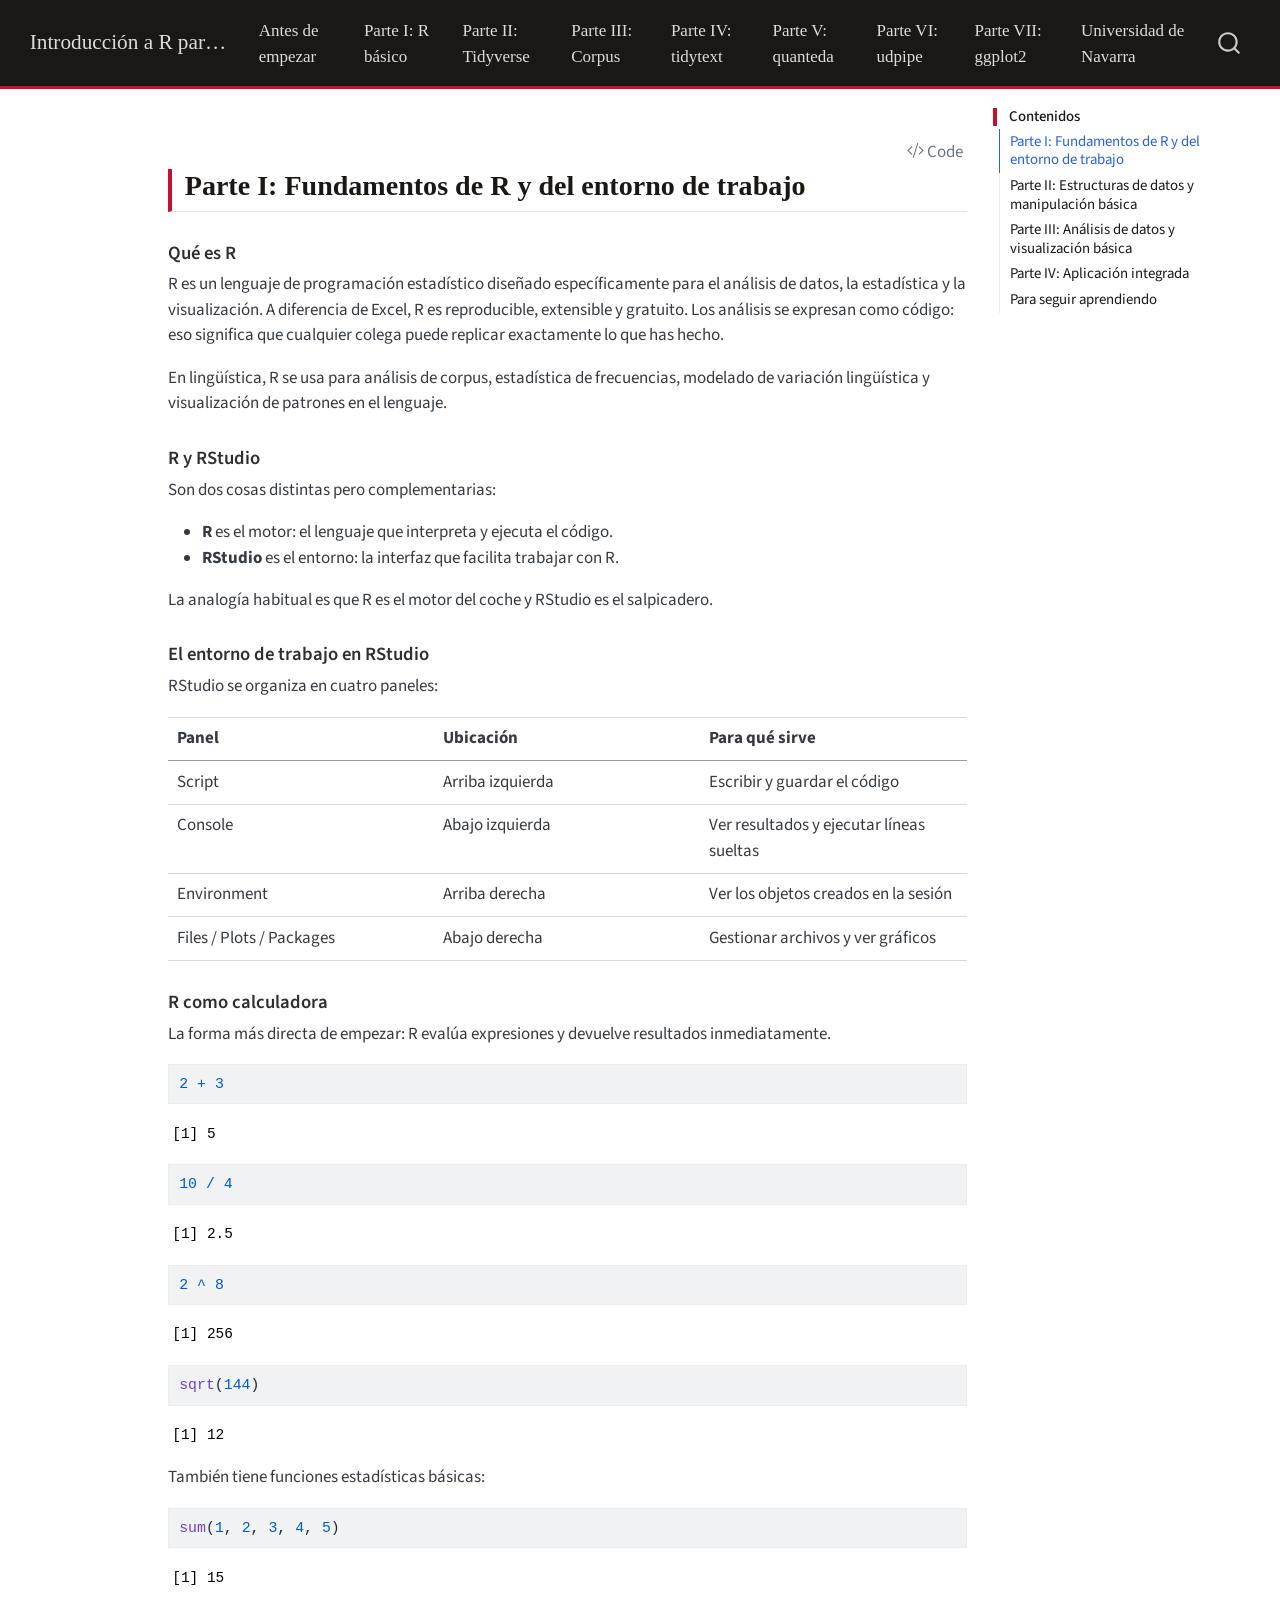
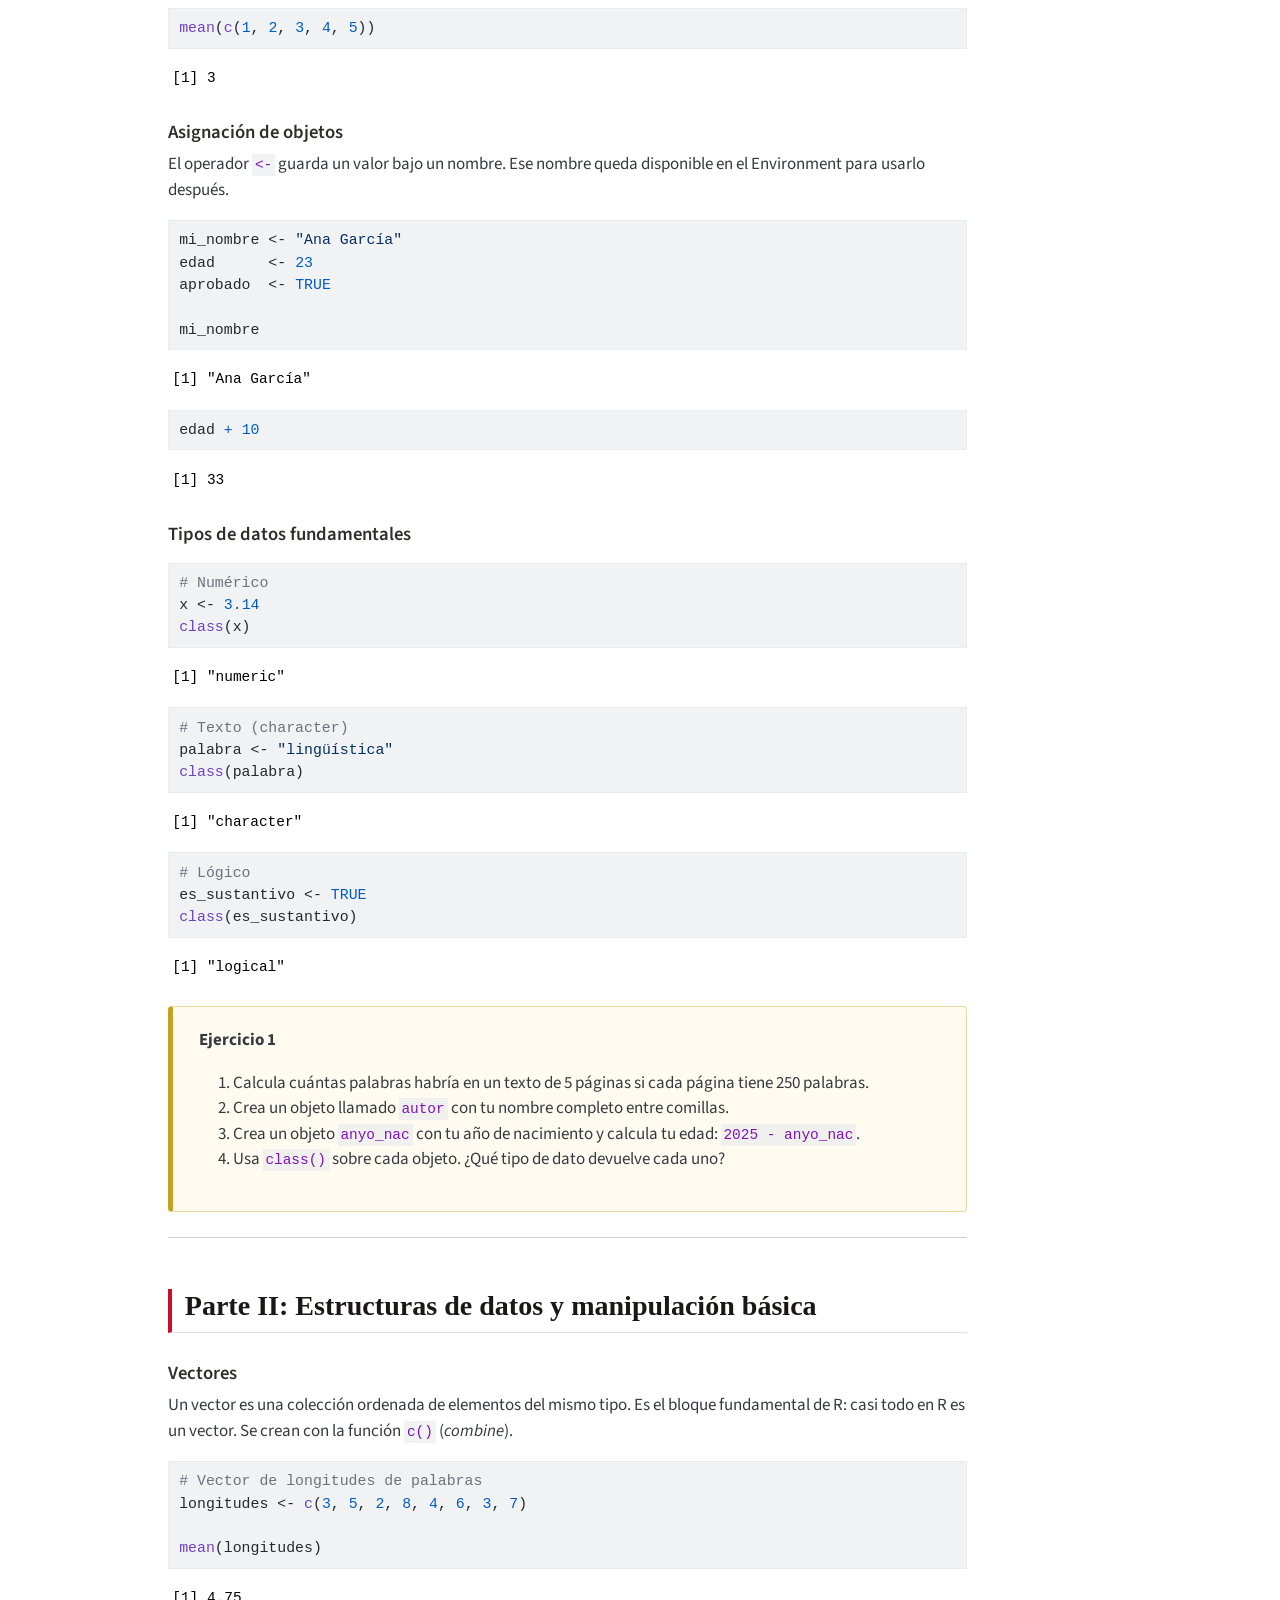
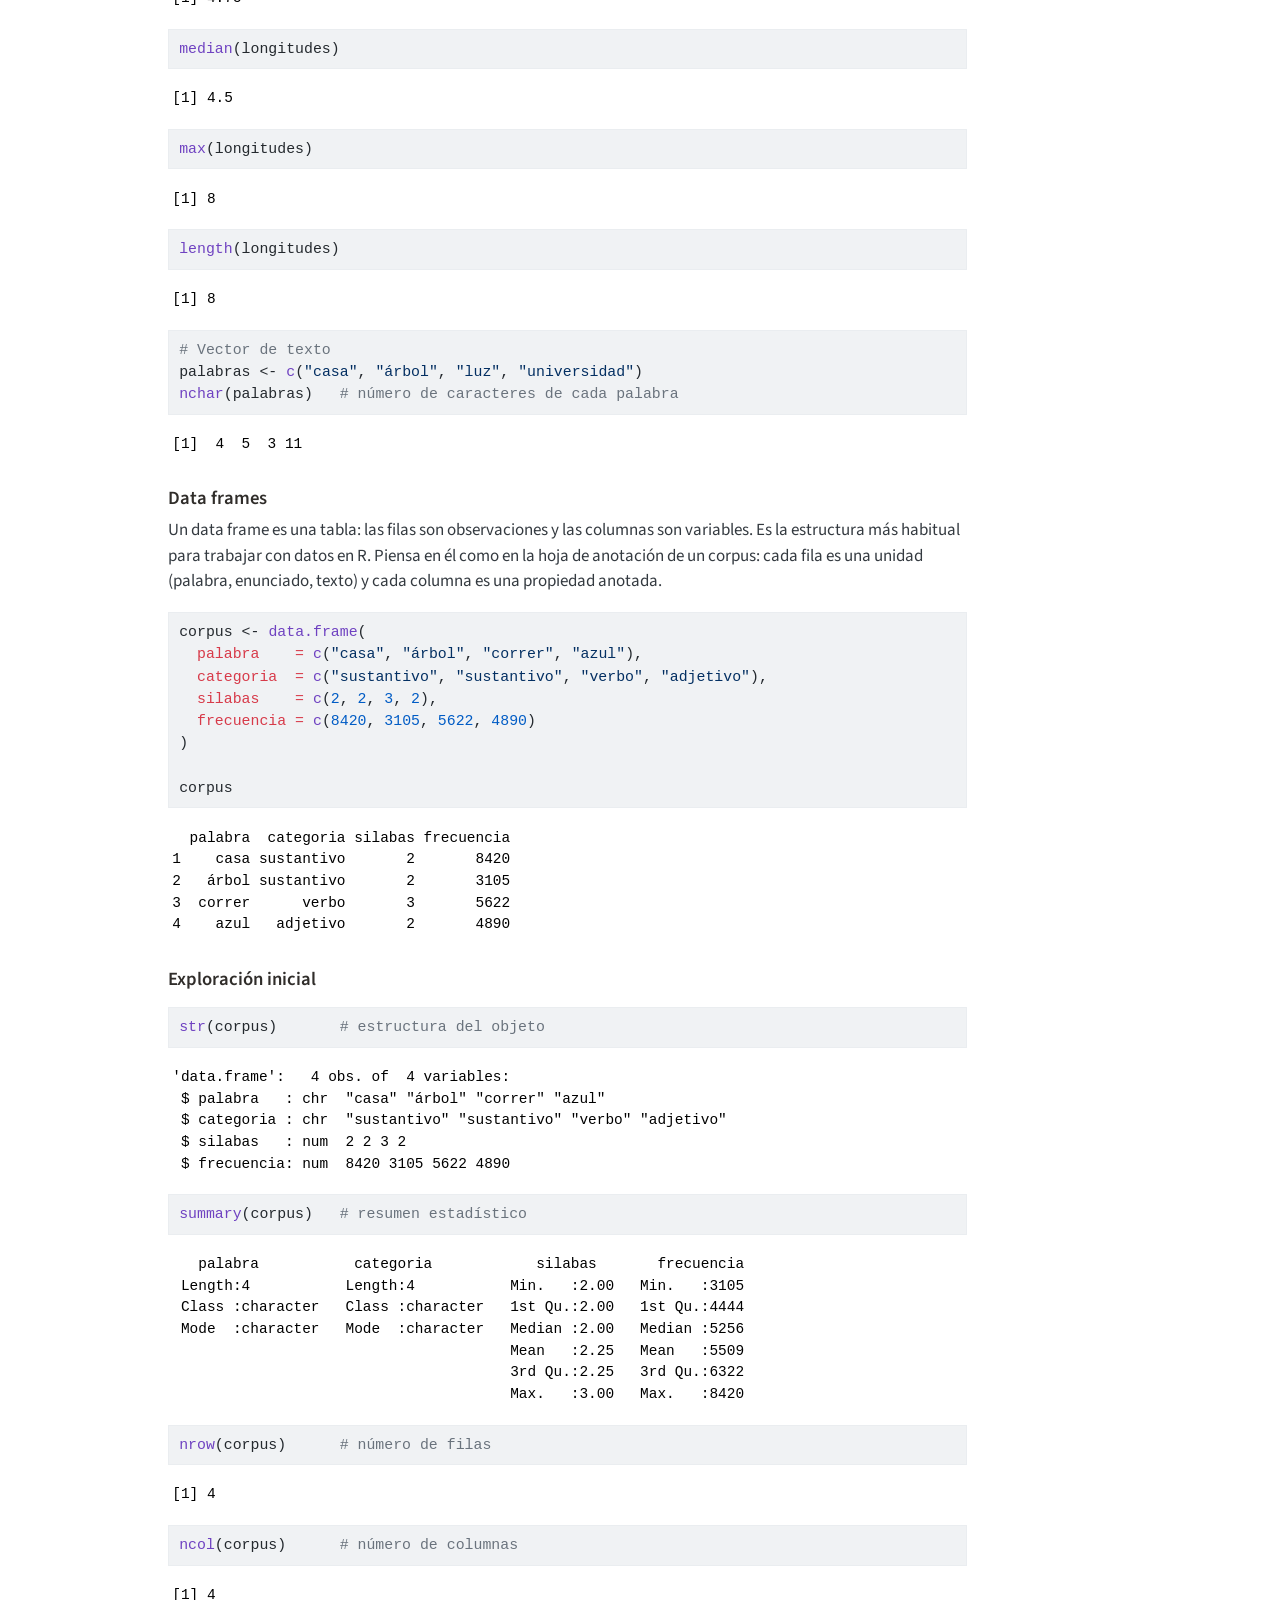
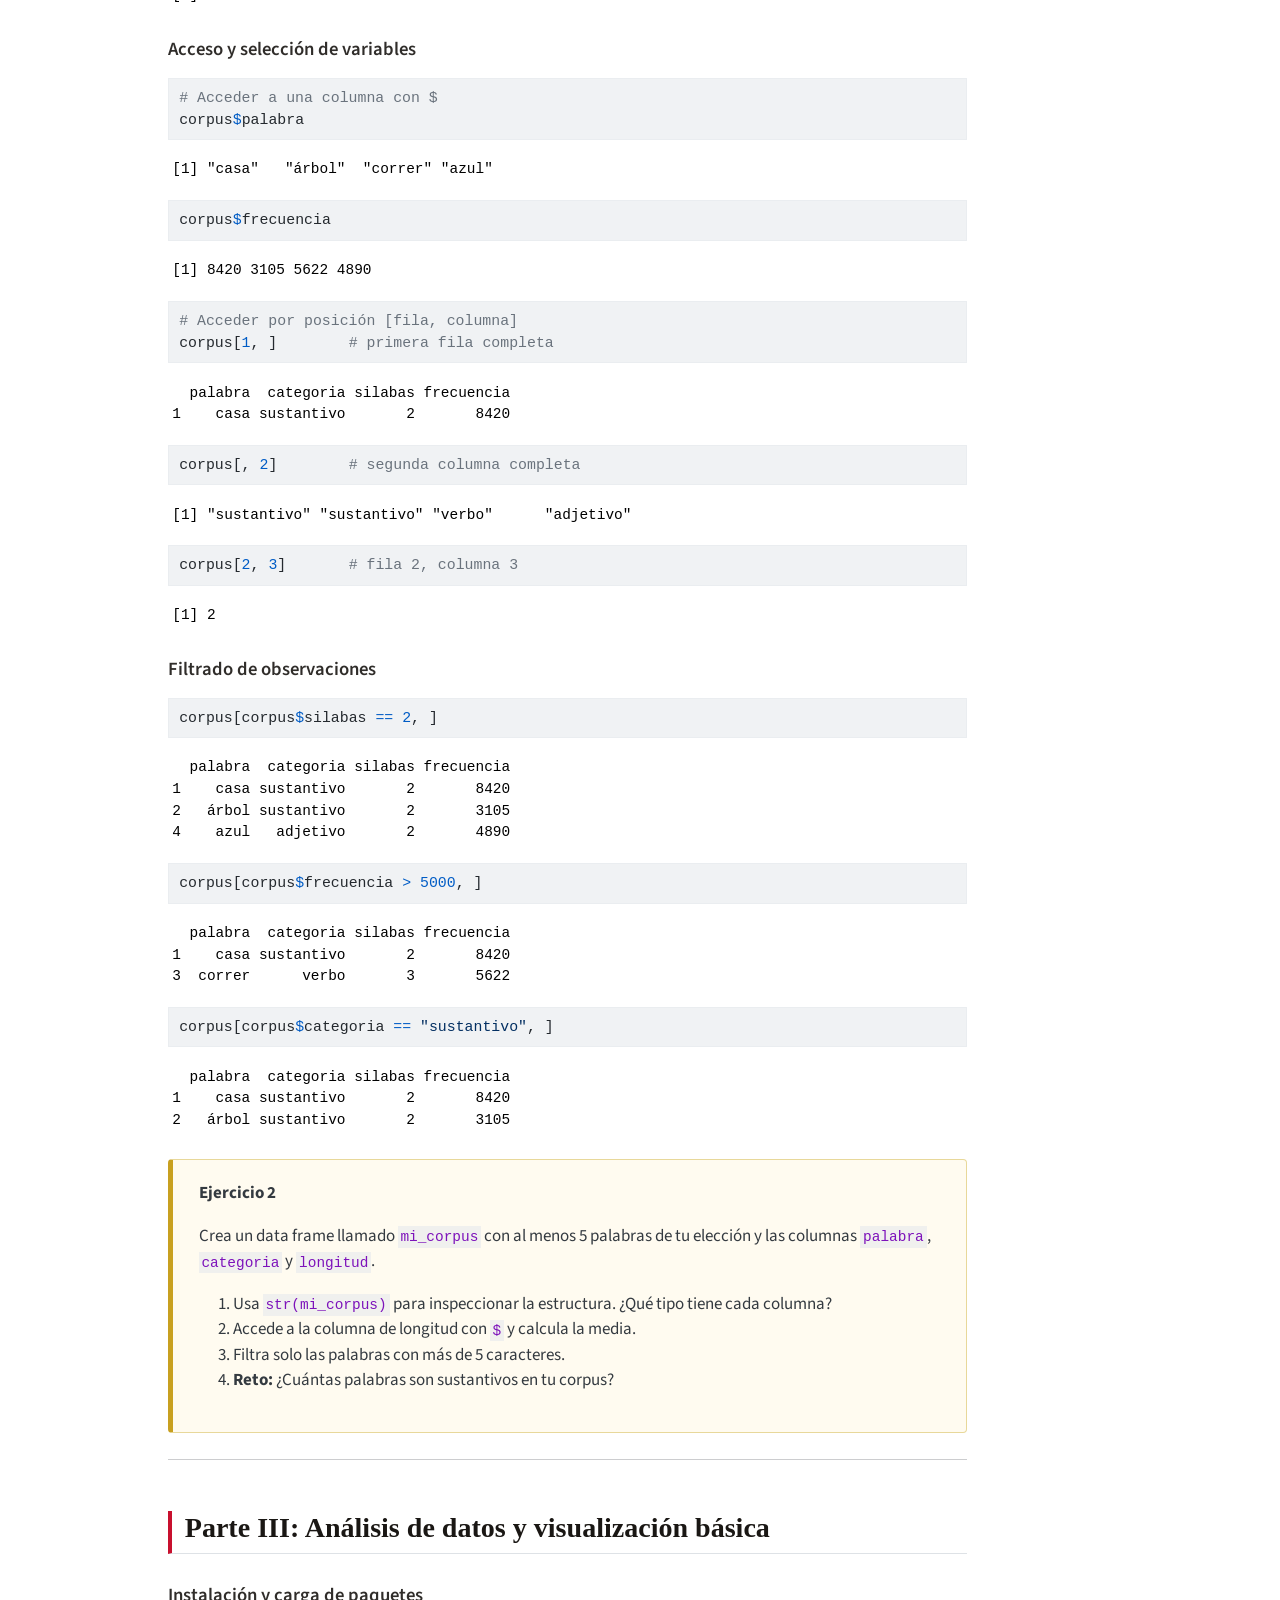
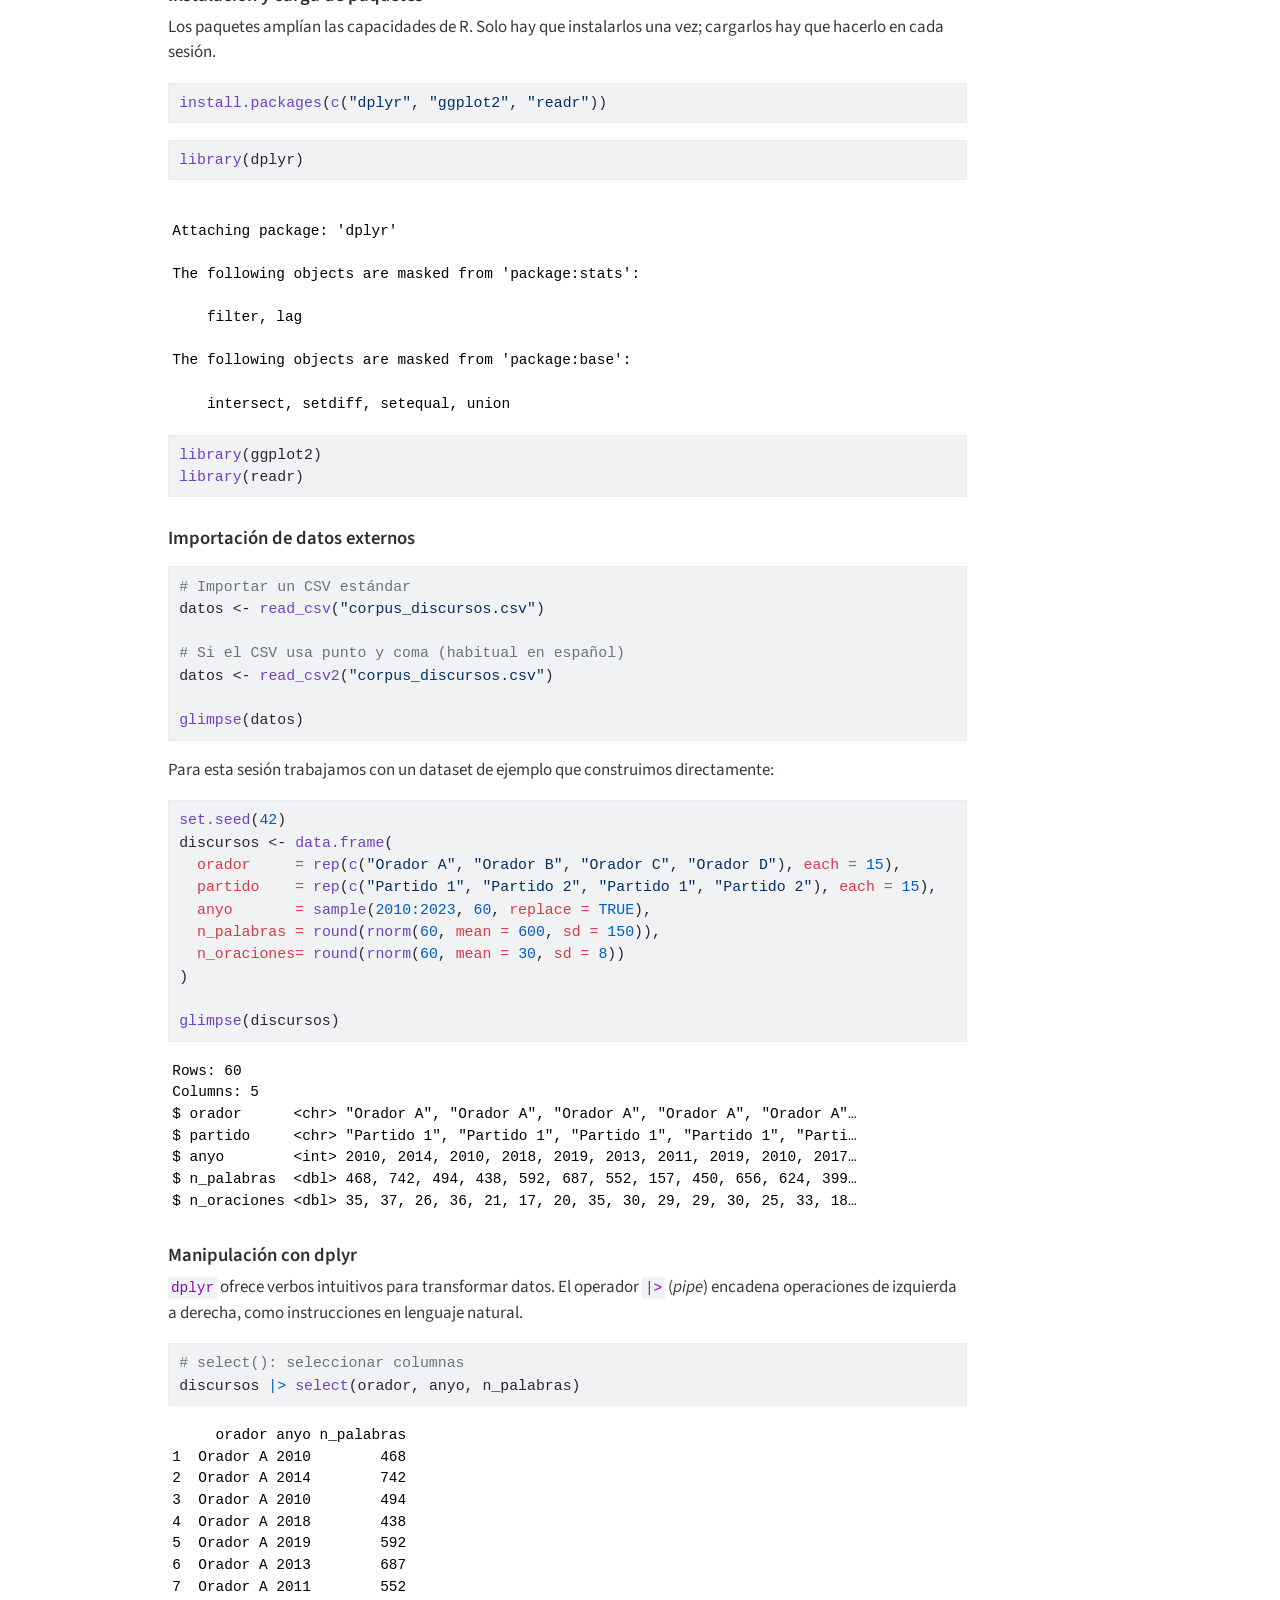
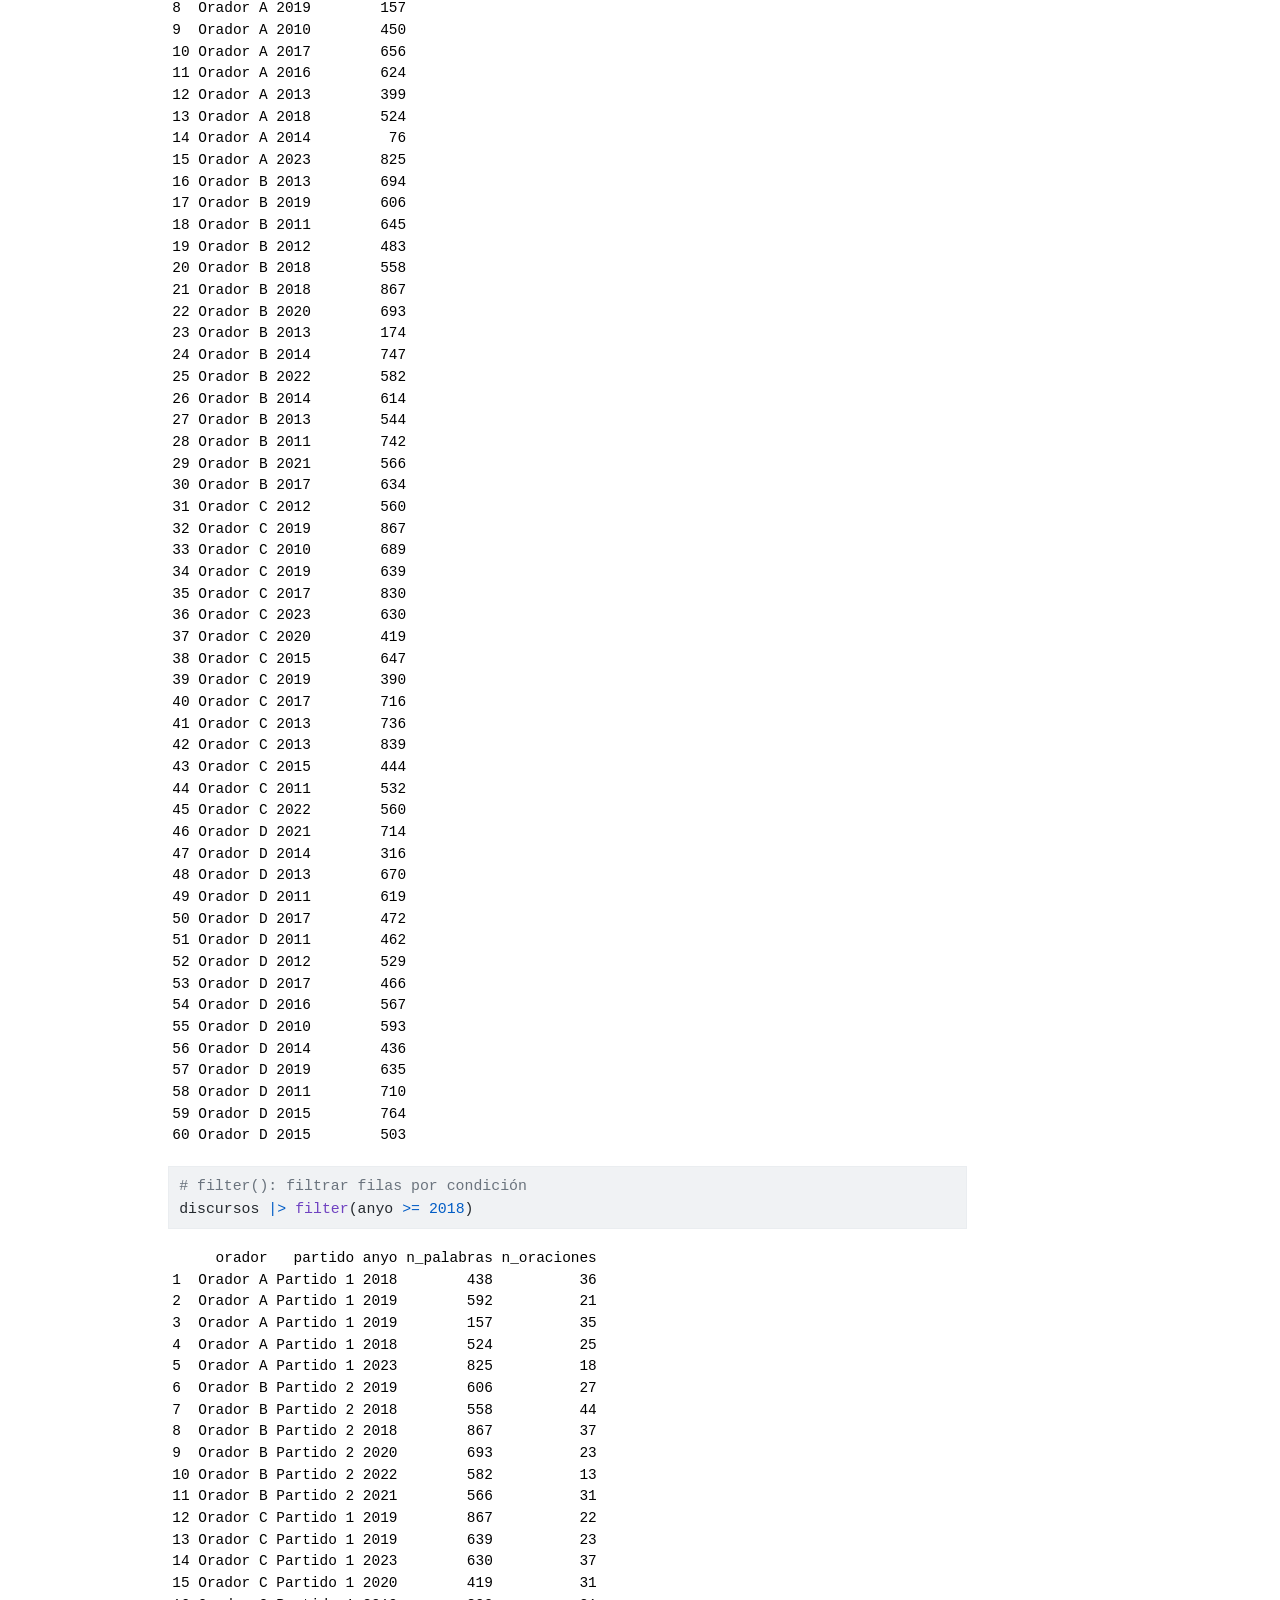
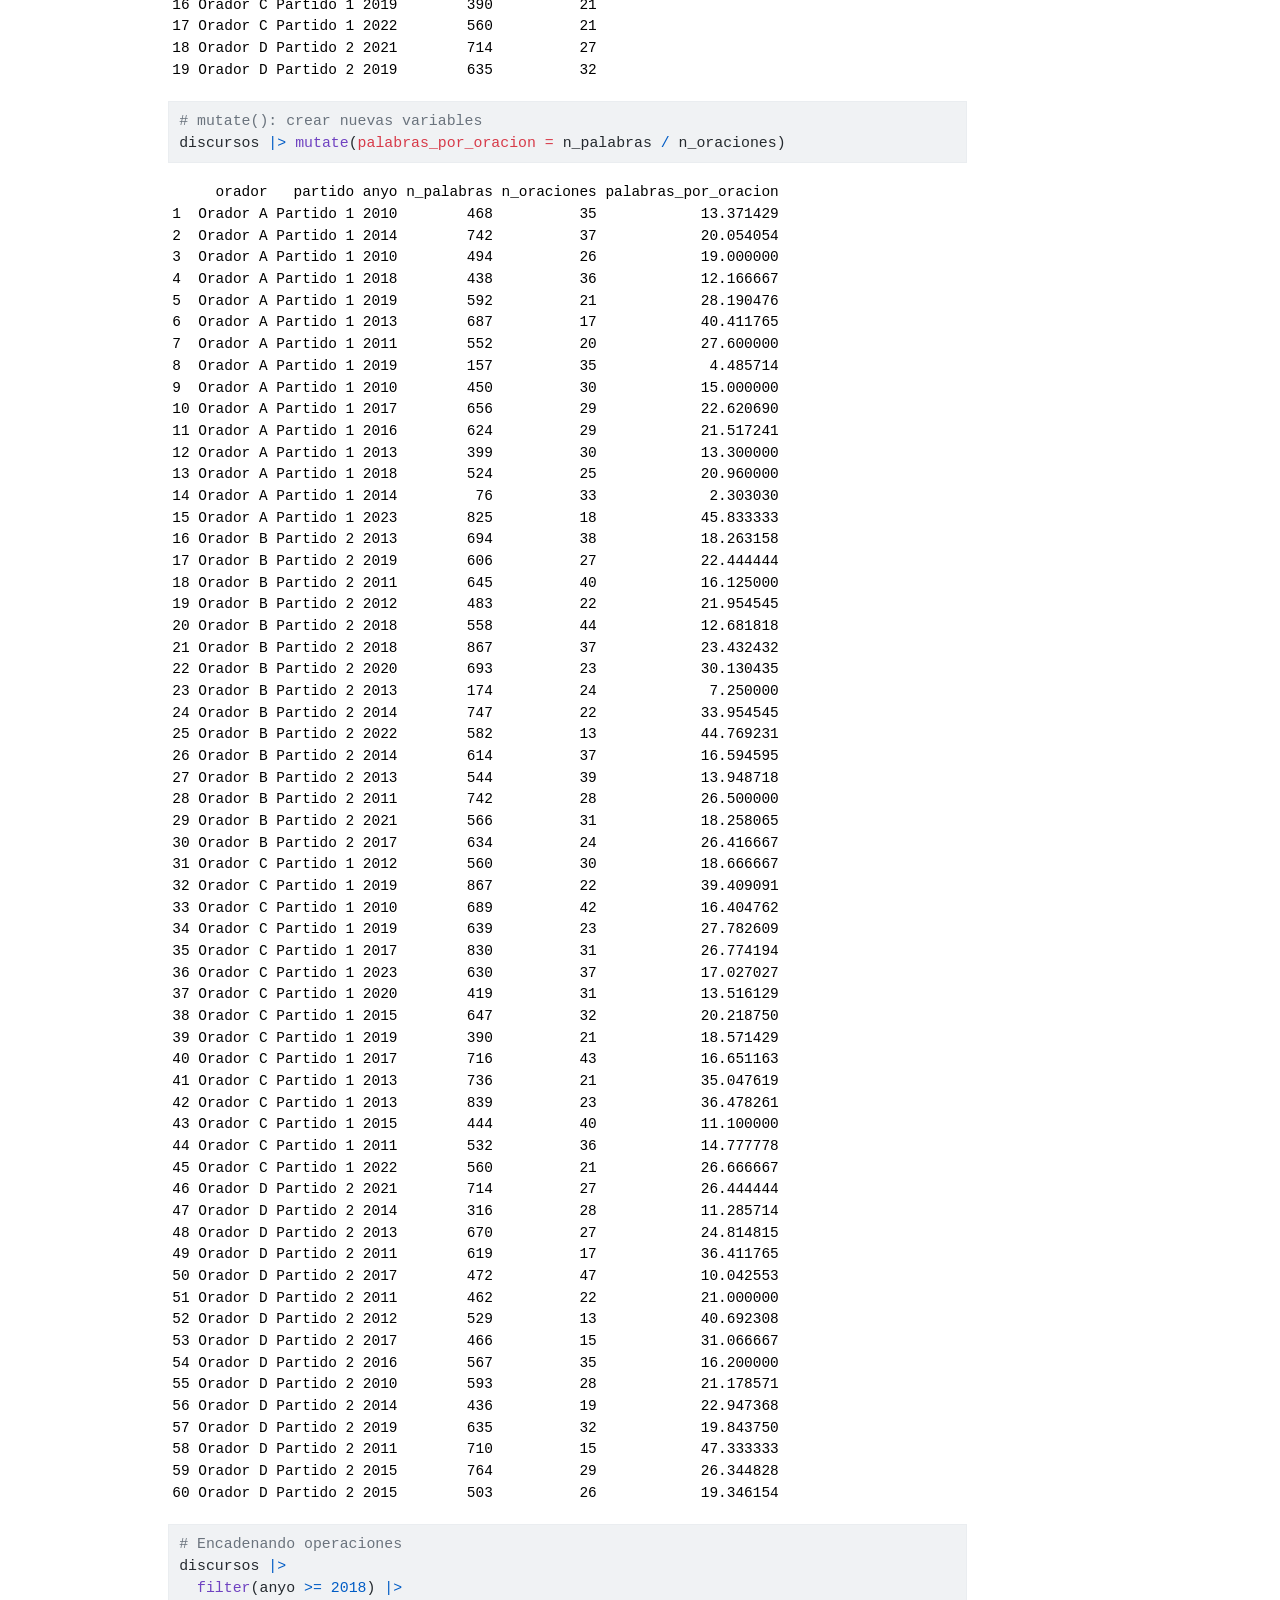
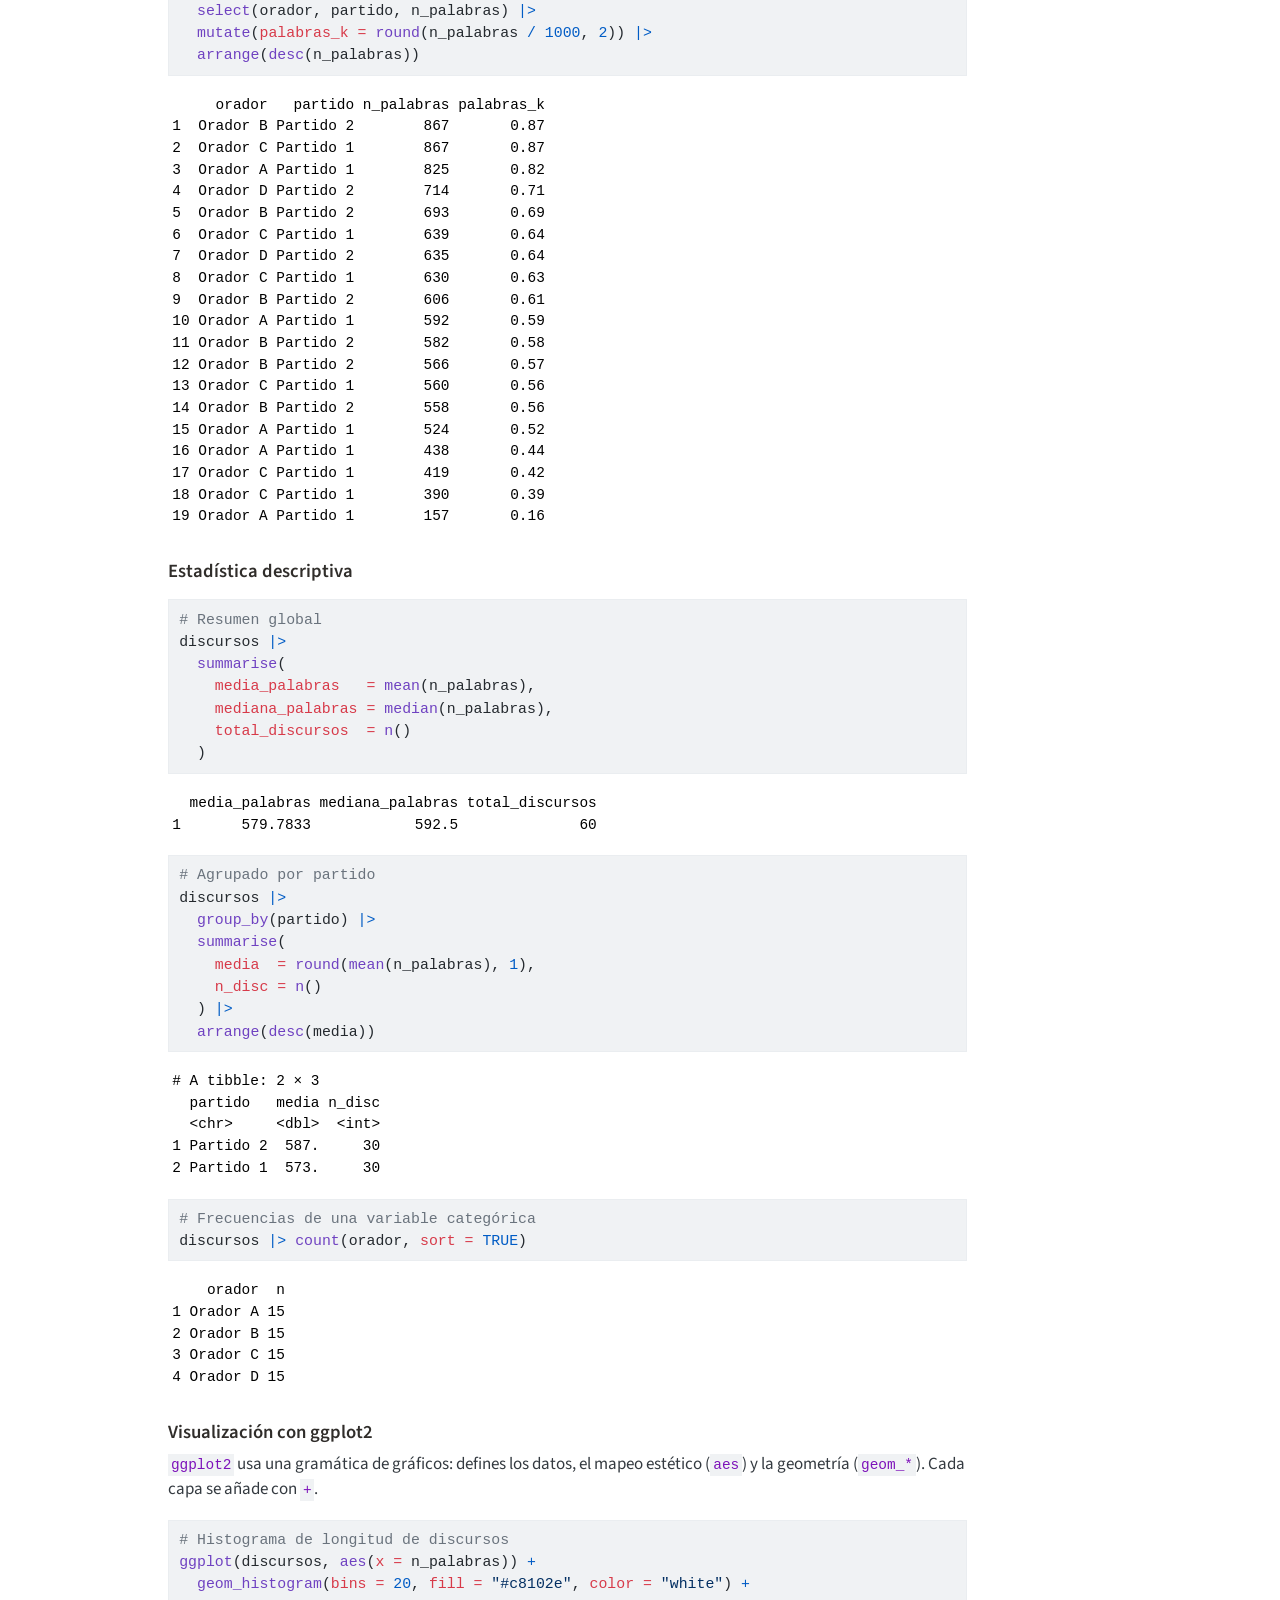
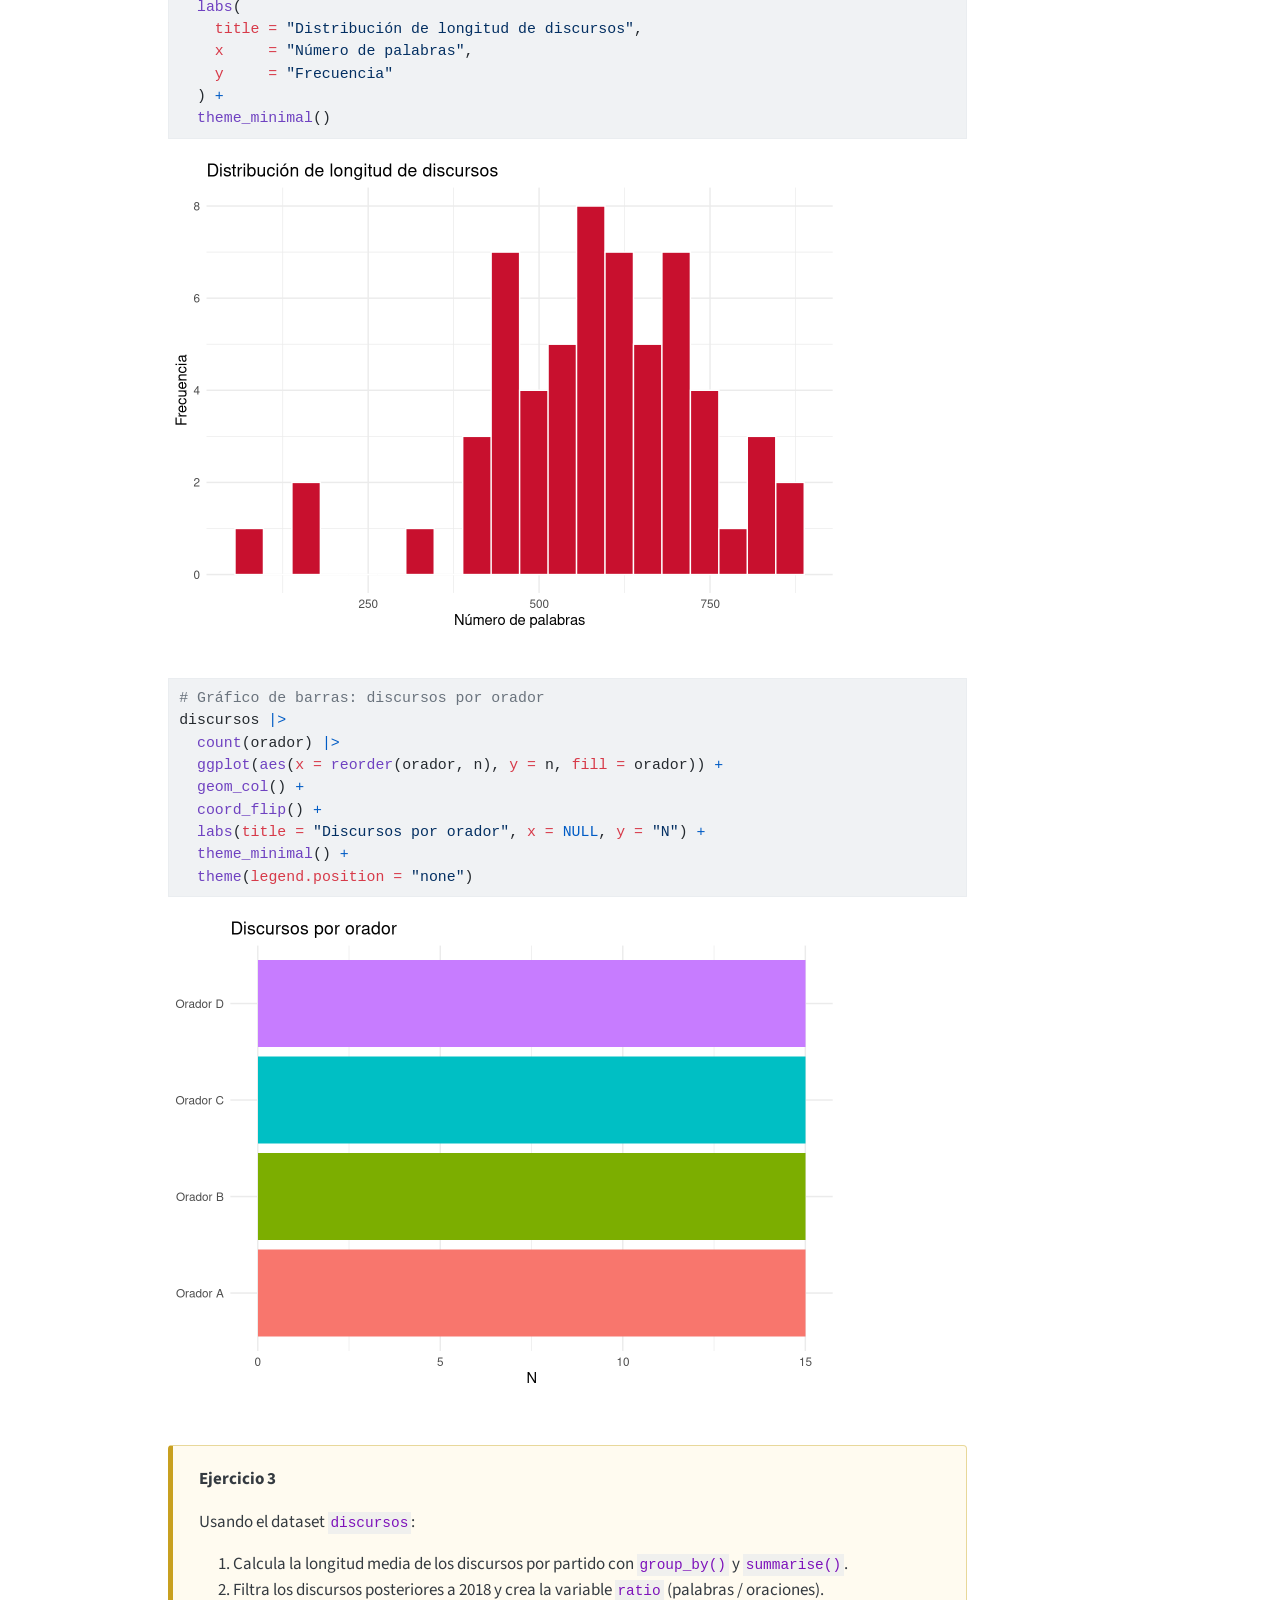
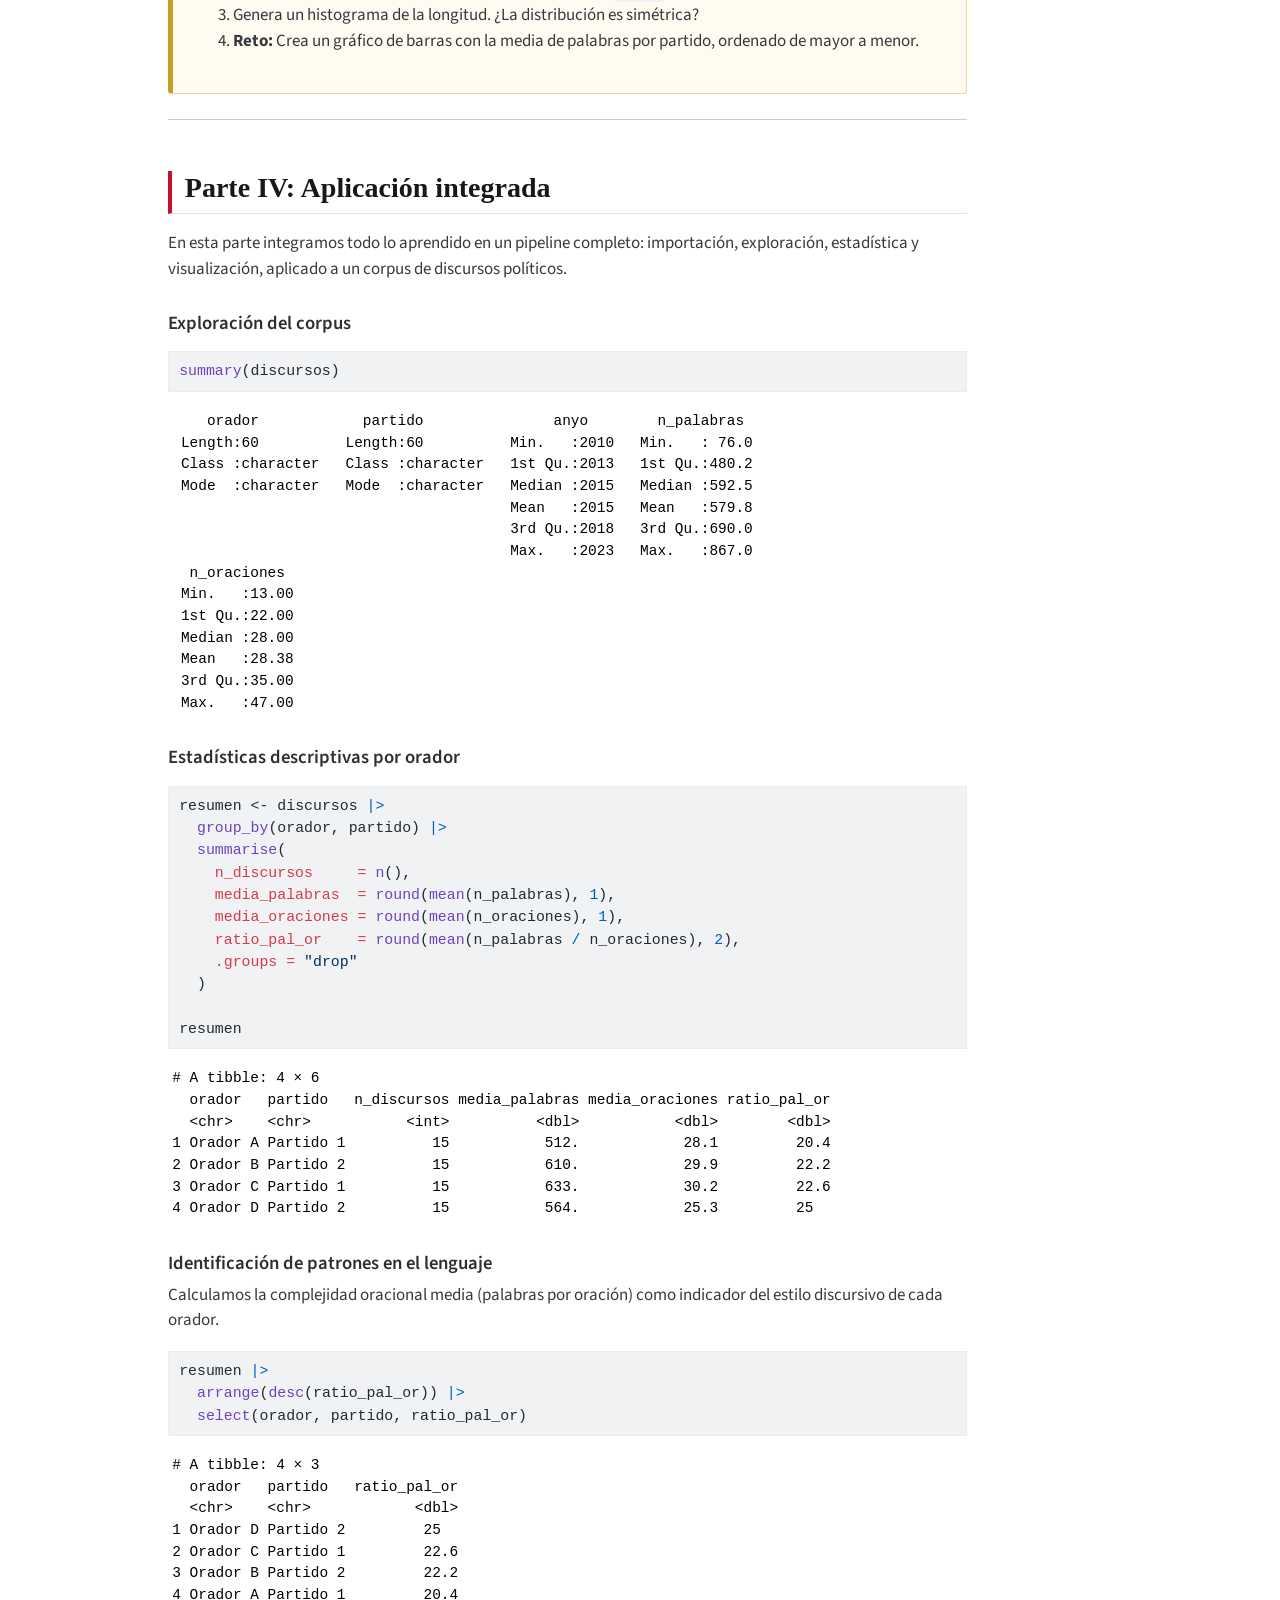
==== commit 70d2b03d: "Built site for gh-pages" ====
--- a/discursos/index.html
+++ b/discursos/index.html
@@ -7,7 +7,7 @@
 <meta name="viewport" content="width=device-width, initial-scale=1.0, user-scalable=yes">
 
 
-<title>index – Introducción a R para las Ciencias del Lenguaje</title>
+<title>index – Introducción a R para Lingüistas</title>
 <style>
 /* Default styles provided by pandoc.
 ** See https://pandoc.org/MANUAL.html#variables-for-html for config info.
@@ -77,7 +77,7 @@
 <link href="../site_libs/quarto-html/quarto-syntax-highlighting-acf12a64177840b8d86f2d4f01b2e9fb.css" rel="stylesheet" id="quarto-text-highlighting-styles">
 <script src="../site_libs/bootstrap/bootstrap.min.js"></script>
 <link href="../site_libs/bootstrap/bootstrap-icons.css" rel="stylesheet">
-<link href="../site_libs/bootstrap/bootstrap-39758b1270f99ec51e38258871476a68.min.css" rel="stylesheet" append-hash="true" id="quarto-bootstrap" data-mode="light">
+<link href="../site_libs/bootstrap/bootstrap-ebfd257c668174c0c0becc64e2247a21.min.css" rel="stylesheet" append-hash="true" id="quarto-bootstrap" data-mode="light">
 <script id="quarto-search-options" type="application/json">{
   "location": "navbar",
   "copy-button": false,
@@ -118,12 +118,8 @@
     <nav class="navbar navbar-expand-lg " data-bs-theme="dark">
       <div class="navbar-container container-fluid">
       <div class="navbar-brand-container mx-auto">
-    <a href="https://www.unav.edu" class="navbar-brand navbar-brand-logo">
-    <img src="https://www.unav.edu/documents/10162/30622995/Marca+Universidad+de+Navarra_200__white.png/75601112-72f9-4940-a060-0a15ab28a11c?t=1635332708035" alt="Universidad de Navarra" class="navbar-logo light-content">
-    <img src="https://www.unav.edu/documents/10162/30622995/Marca+Universidad+de+Navarra_200__white.png/75601112-72f9-4940-a060-0a15ab28a11c?t=1635332708035" alt="Universidad de Navarra" class="navbar-logo dark-content">
-    </a>
-    <a class="navbar-brand" href="https://www.unav.edu">
-    <span class="navbar-title">Introducción a R para las Ciencias del Lenguaje</span>
+    <a class="navbar-brand" href="../index.html">
+    <span class="navbar-title">Introducción a R para Lingüistas</span>
     </a>
   </div>
             <div id="quarto-search" class="" title="Search"></div>
@@ -131,6 +127,40 @@
   <span class="navbar-toggler-icon"></span>
 </button>
           <div class="collapse navbar-collapse" id="navbarCollapse">
+            <ul class="navbar-nav navbar-nav-scroll me-auto">
+  <li class="nav-item">
+    <a class="nav-link" href="../index.html#instalacion"> 
+<span class="menu-text">Antes de empezar</span></a>
+  </li>  
+  <li class="nav-item">
+    <a class="nav-link" href="../index.html#parte-i"> 
+<span class="menu-text">Parte I: R básico</span></a>
+  </li>  
+  <li class="nav-item">
+    <a class="nav-link" href="../index.html#parte-ii"> 
+<span class="menu-text">Parte II: Tidyverse</span></a>
+  </li>  
+  <li class="nav-item">
+    <a class="nav-link" href="../index.html#parte-iii"> 
+<span class="menu-text">Parte III: Corpus</span></a>
+  </li>  
+  <li class="nav-item">
+    <a class="nav-link" href="../index.html#parte-iv"> 
+<span class="menu-text">Parte IV: tidytext</span></a>
+  </li>  
+  <li class="nav-item">
+    <a class="nav-link" href="../index.html#parte-v"> 
+<span class="menu-text">Parte V: quanteda</span></a>
+  </li>  
+  <li class="nav-item">
+    <a class="nav-link" href="../index.html#parte-vi"> 
+<span class="menu-text">Parte VI: udpipe</span></a>
+  </li>  
+  <li class="nav-item">
+    <a class="nav-link" href="../index.html#parte-vii"> 
+<span class="menu-text">Parte VII: ggplot2</span></a>
+  </li>  
+</ul>
             <ul class="navbar-nav navbar-nav-scroll ms-auto">
   <li class="nav-item">
     <a class="nav-link" href="https://www.unav.edu"> 
--- a/styles.css
+++ b/styles.css
@@ -1,137 +1,127 @@
 /* Paleta Universidad de Navarra */
 :root {
-  --unav-rojo:  #c1001f;
+  --unav-rojo: #c8102e;
   --unav-negro: #1a1714;
-  --fondo:      #f2f2f0;
-  --superficie: #ffffff;
-  --borde:      #e0e0dc;
-  --texto:      #2a2a2a;
-  --texto-suave:#666660;
-}
-
-/* Fondo general */
-body {
-  background-color: var(--fondo);
-  color: var(--texto);
-  font-family: 'Inter', 'Helvetica Neue', Arial, sans-serif;
-  font-size: 0.97rem;
-  line-height: 1.75;
-}
-
-/* Área de contenido principal */
-#quarto-content {
-  background-color: var(--superficie);
-  border-radius: 6px;
-  padding: 2rem 2.5rem;
-  box-shadow: 0 1px 4px rgba(0,0,0,0.06);
+  --unav-crema: #faf8f4;
 }
 
 /* Navbar */
 .navbar {
-  background-color: var(--unav-rojo) !important;
-  border-bottom: none;
-  box-shadow: 0 1px 3px rgba(0,0,0,0.15);
+  background-color: var(--unav-negro) !important;
+  border-bottom: 3px solid var(--unav-rojo);
 }
 
 .navbar-brand, .navbar-nav .nav-link {
-  color: rgba(255,255,255,0.9) !important;
-  font-weight: 500;
+  color: rgba(255,255,255,0.85) !important;
+  font-family: Georgia, serif;
 }
 
 .navbar-nav .nav-link:hover {
   color: white !important;
 }
 
-/* Encabezados */
+/* Hero banner */
+.hero-banner {
+  background: var(--unav-negro);
+  color: white;
+  padding: 4rem 2rem 3.5rem;
+  margin-bottom: 2.5rem;
+  border-bottom: 4px solid var(--unav-rojo);
+  text-align: center;
+}
+
+.hero-banner h1 {
+  font-family: Georgia, serif;
+  font-size: 3.2rem;
+  font-weight: 400;
+  margin-bottom: 0.6rem;
+  line-height: 1.15;
+  letter-spacing: -0.01em;
+}
+
+.hero-banner h1 em {
+  color: var(--unav-rojo);
+  font-style: italic;
+}
+
+.hero-banner .subtitulo {
+  color: rgba(255,255,255,0.55);
+  font-size: 1rem;
+  margin-bottom: 0.5rem;
+  letter-spacing: 0.04em;
+  text-transform: uppercase;
+  font-size: 0.85rem;
+}
+
+.hero-banner .gradun {
+  color: rgba(255,255,255,0.75);
+  font-family: Georgia, serif;
+  font-size: 1.05rem;
+  font-style: italic;
+  margin-bottom: 2rem;
+}
+
+.hero-banner .meta-grid {
+  display: flex;
+  gap: 2rem;
+  flex-wrap: wrap;
+  justify-content: center;
+}
+
+.hero-banner .meta-item {
+  text-align: center;
+}
+
+.hero-banner .meta-item .etiqueta {
+  font-size: 0.65rem;
+  text-transform: uppercase;
+  letter-spacing: 0.1em;
+  color: rgba(255,255,255,0.35);
+  display: block;
+  margin-bottom: 0.2rem;
+}
+
+.hero-banner .meta-item .valor {
+  font-size: 0.9rem;
+  color: rgba(255,255,255,0.8);
+}
+
+/* Encabezados de seccion */
 h2 {
-  font-size: 1.4rem;
-  font-weight: 600;
+  font-family: Georgia, serif;
   color: var(--unav-negro);
-  border-left: 3px solid var(--unav-rojo);
-  padding-left: 0.65rem;
-  margin-top: 2.75rem;
-  margin-bottom: 1rem;
+  border-left: 4px solid var(--unav-rojo);
+  padding-left: 0.75rem;
+  margin-top: 3rem;
 }
 
 h3 {
-  font-size: 1.05rem;
-  font-weight: 600;
-  color: var(--texto);
+  color: var(--unav-negro);
+  font-size: 1.1rem;
   margin-top: 1.75rem;
-  margin-bottom: 0.5rem;
+}
+
+/* Caja de ejercicio */
+.ejercicio {
+  background: #fffbf0;
+  border: 1px solid #e8d89a;
+  border-left: 5px solid #c8a020;
+  border-radius: 4px;
+  padding: 1.25rem 1.5rem;
+  margin: 1.5rem 0;
 }
 
 /* Tabla de contenidos */
-#TOC {
-  font-size: 0.85rem;
-  border-left: 2px solid var(--borde);
-  padding-left: 0.85rem;
-}
-
 #TOC a {
-  color: var(--texto-suave);
-  text-decoration: none;
+  color: var(--unav-negro);
 }
 
 #TOC a:hover {
   color: var(--unav-rojo);
 }
 
-/* Ejercicios */
-.ejercicio {
-  background: #fafaf8;
-  border: 1px solid var(--borde);
-  border-left: 3px solid #c8a020;
-  border-radius: 4px;
-  padding: 1.1rem 1.4rem;
-  margin: 1.5rem 0;
-  font-size: 0.93rem;
+/* Codigo */
+pre, code {
+  font-family: "JetBrains Mono", "Fira Code", monospace;
+  font-size: 0.85em;
 }
-
-/* Código */
-pre {
-  background-color: #f7f7f5 !important;
-  border: 1px solid var(--borde);
-  border-radius: 4px;
-  font-size: 0.84em;
-}
-
-code {
-  font-family: 'JetBrains Mono', 'Fira Code', 'Consolas', monospace;
-  font-size: 0.84em;
-  color: #b5001a;
-  background: #f7f7f5;
-  padding: 0.1em 0.3em;
-  border-radius: 3px;
-}
-
-pre code {
-  color: inherit;
-  background: none;
-  padding: 0;
-}
-
-/* Tablas */
-table {
-  font-size: 0.9rem;
-  border-collapse: collapse;
-  width: 100%;
-  margin: 1rem 0;
-}
-
-thead {
-  background-color: var(--fondo);
-  border-bottom: 2px solid var(--borde);
-}
-
-td, th {
-  padding: 0.5rem 0.85rem;
-  border-bottom: 1px solid var(--borde);
-}
-
-/* HR */
-hr {
-  border: none;
-  border-top: 1px solid var(--borde);
-  margin: 2.5rem 0;
-}
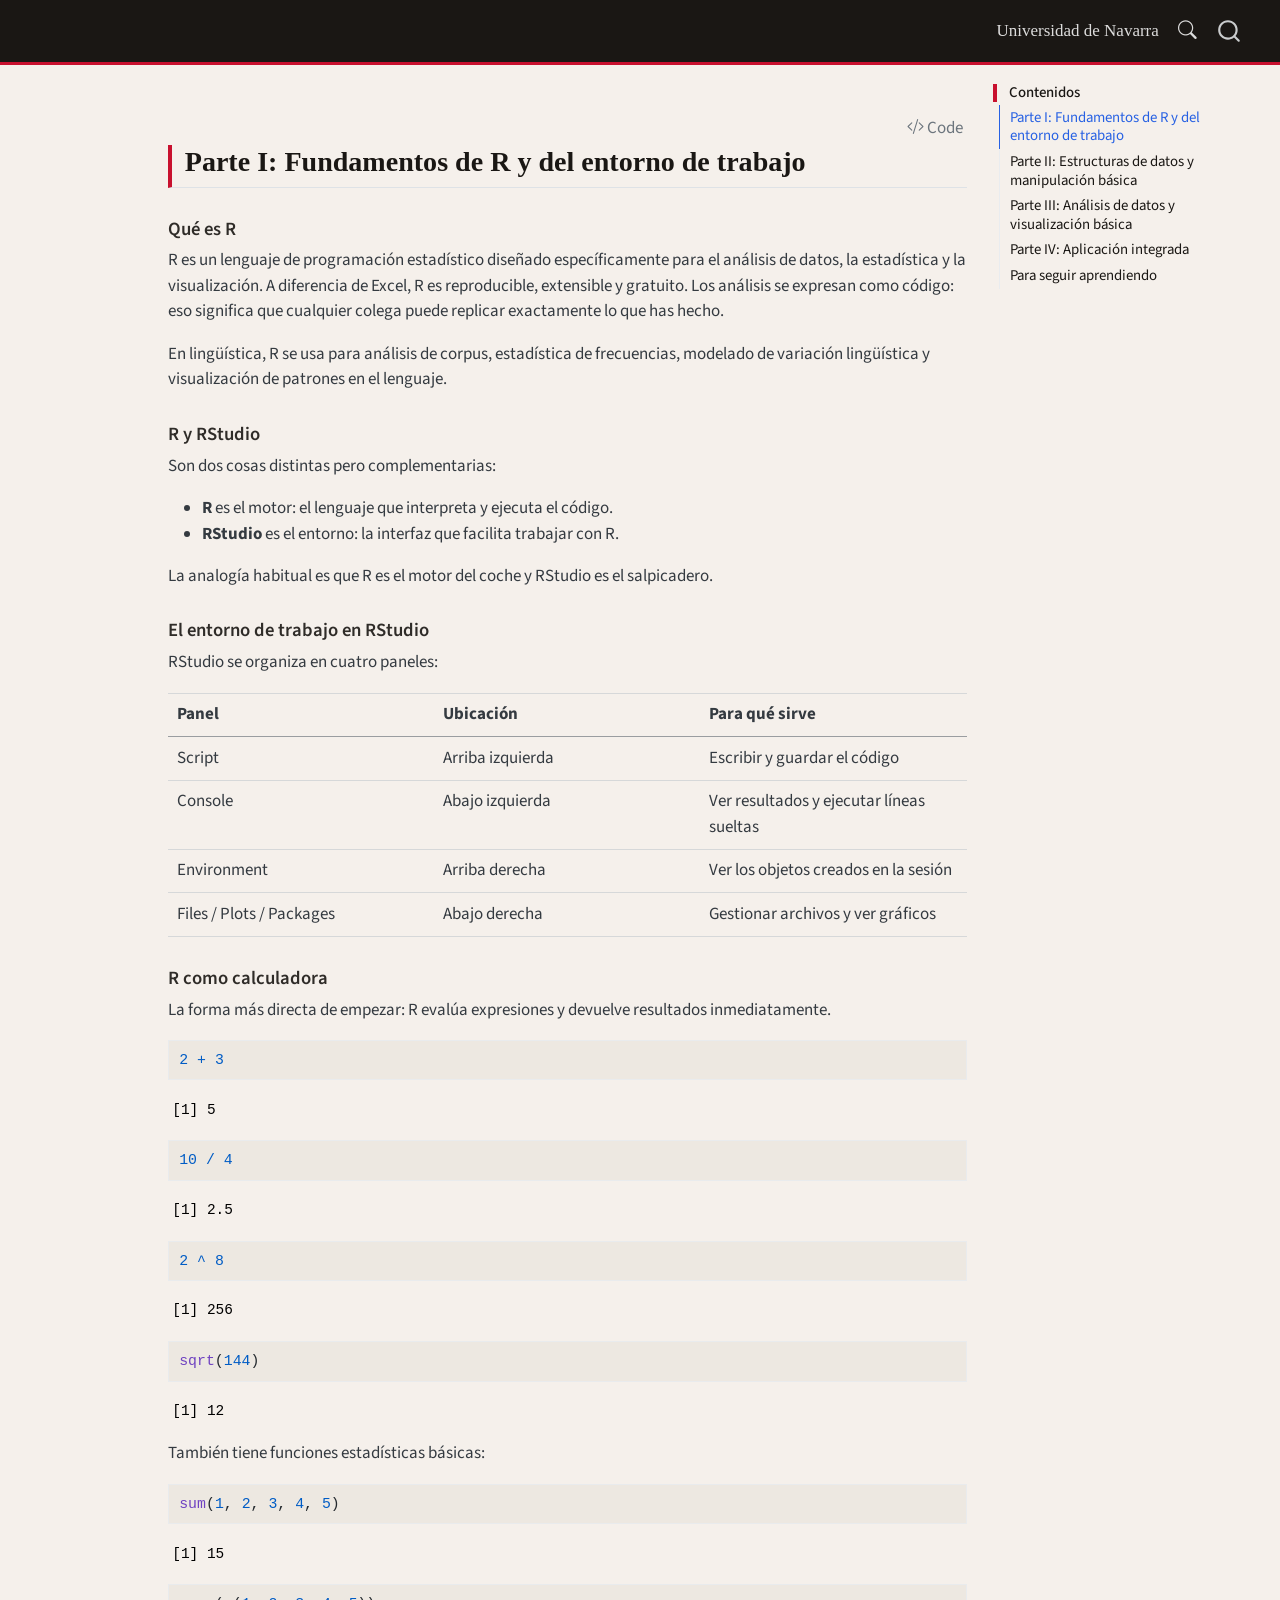
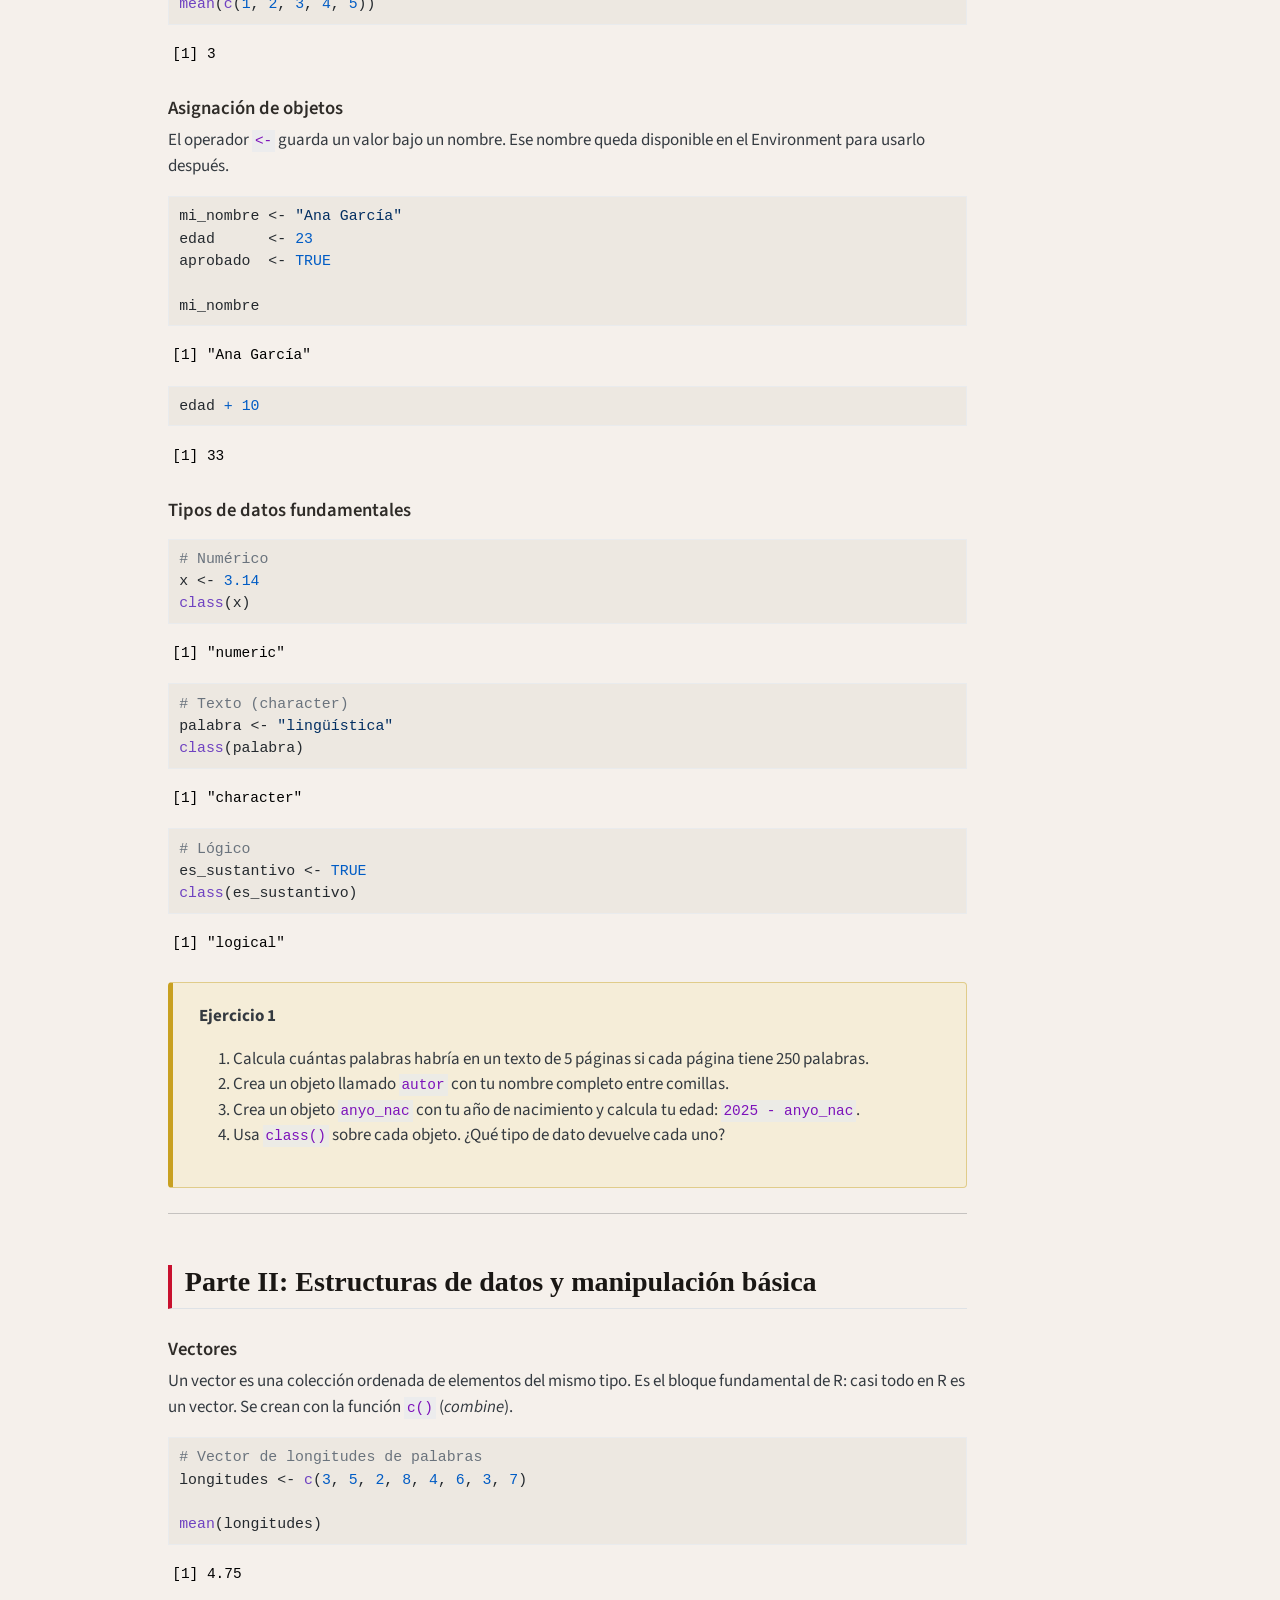
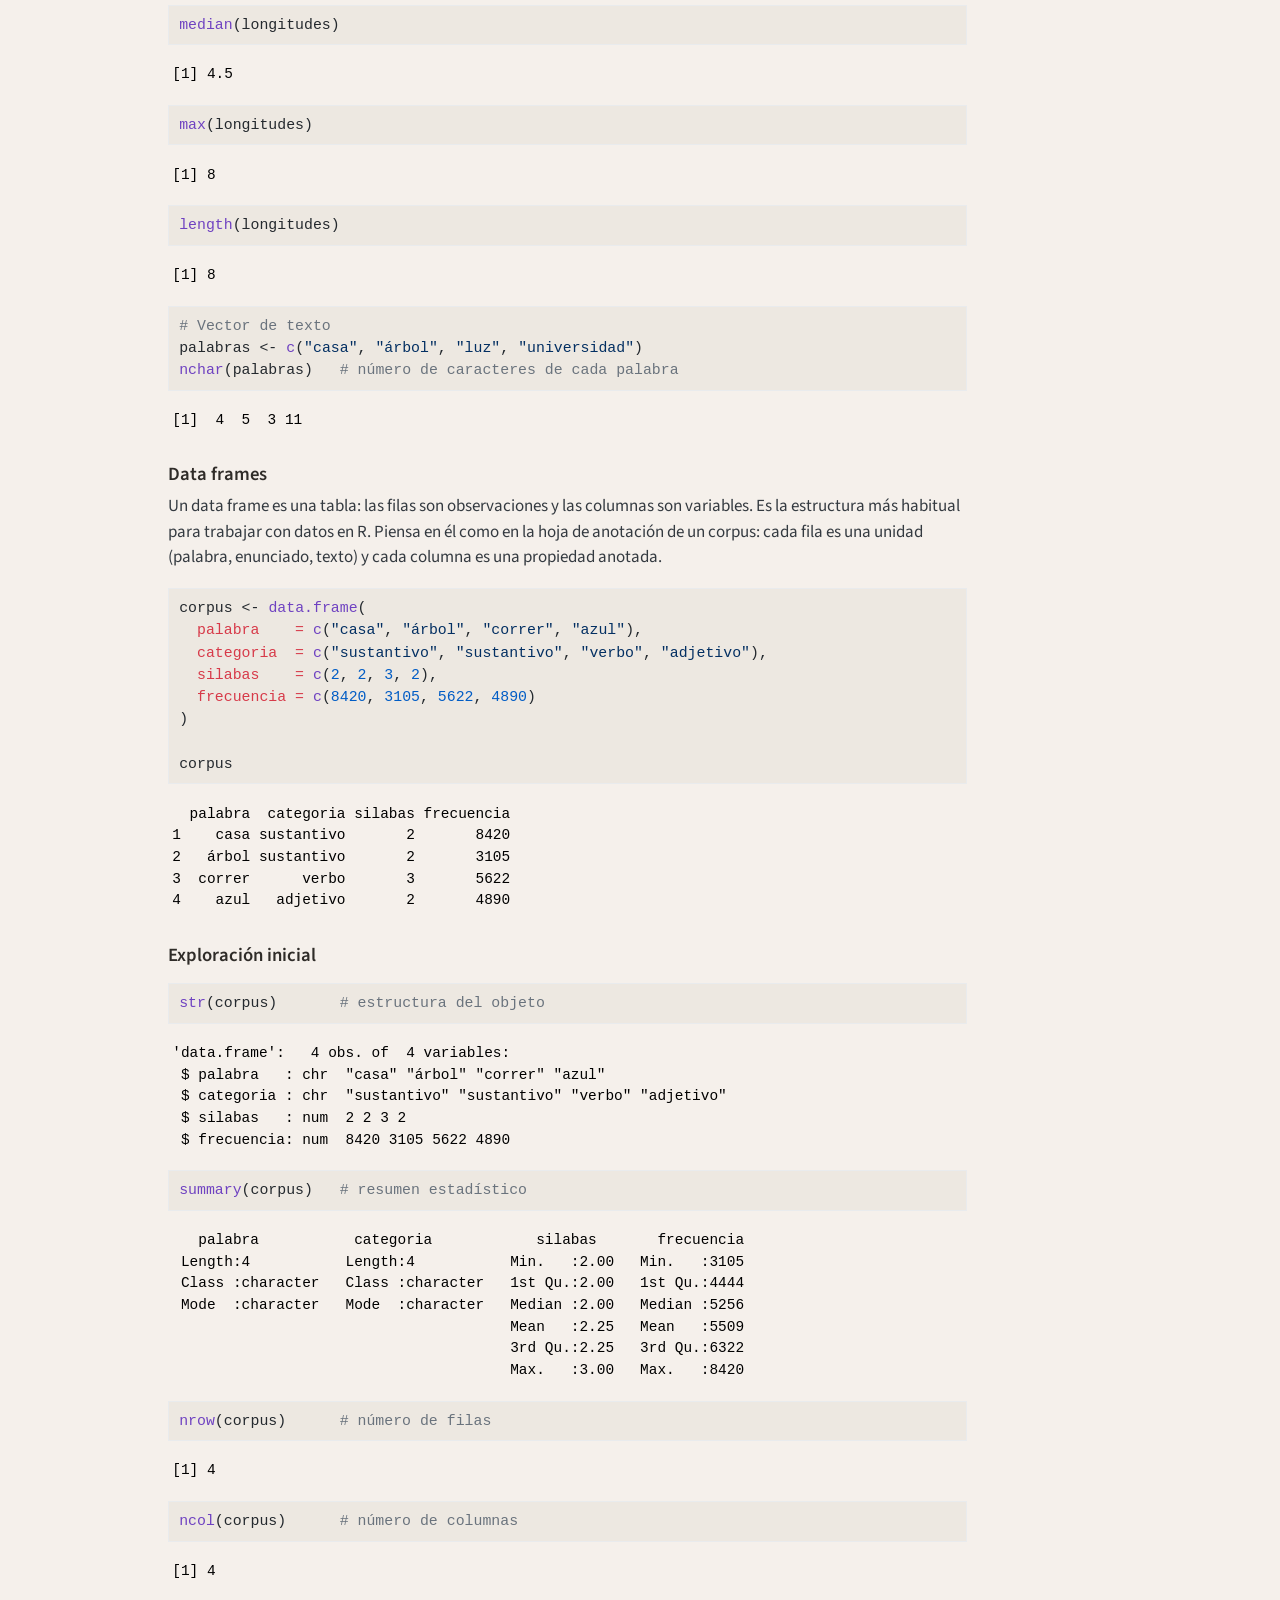
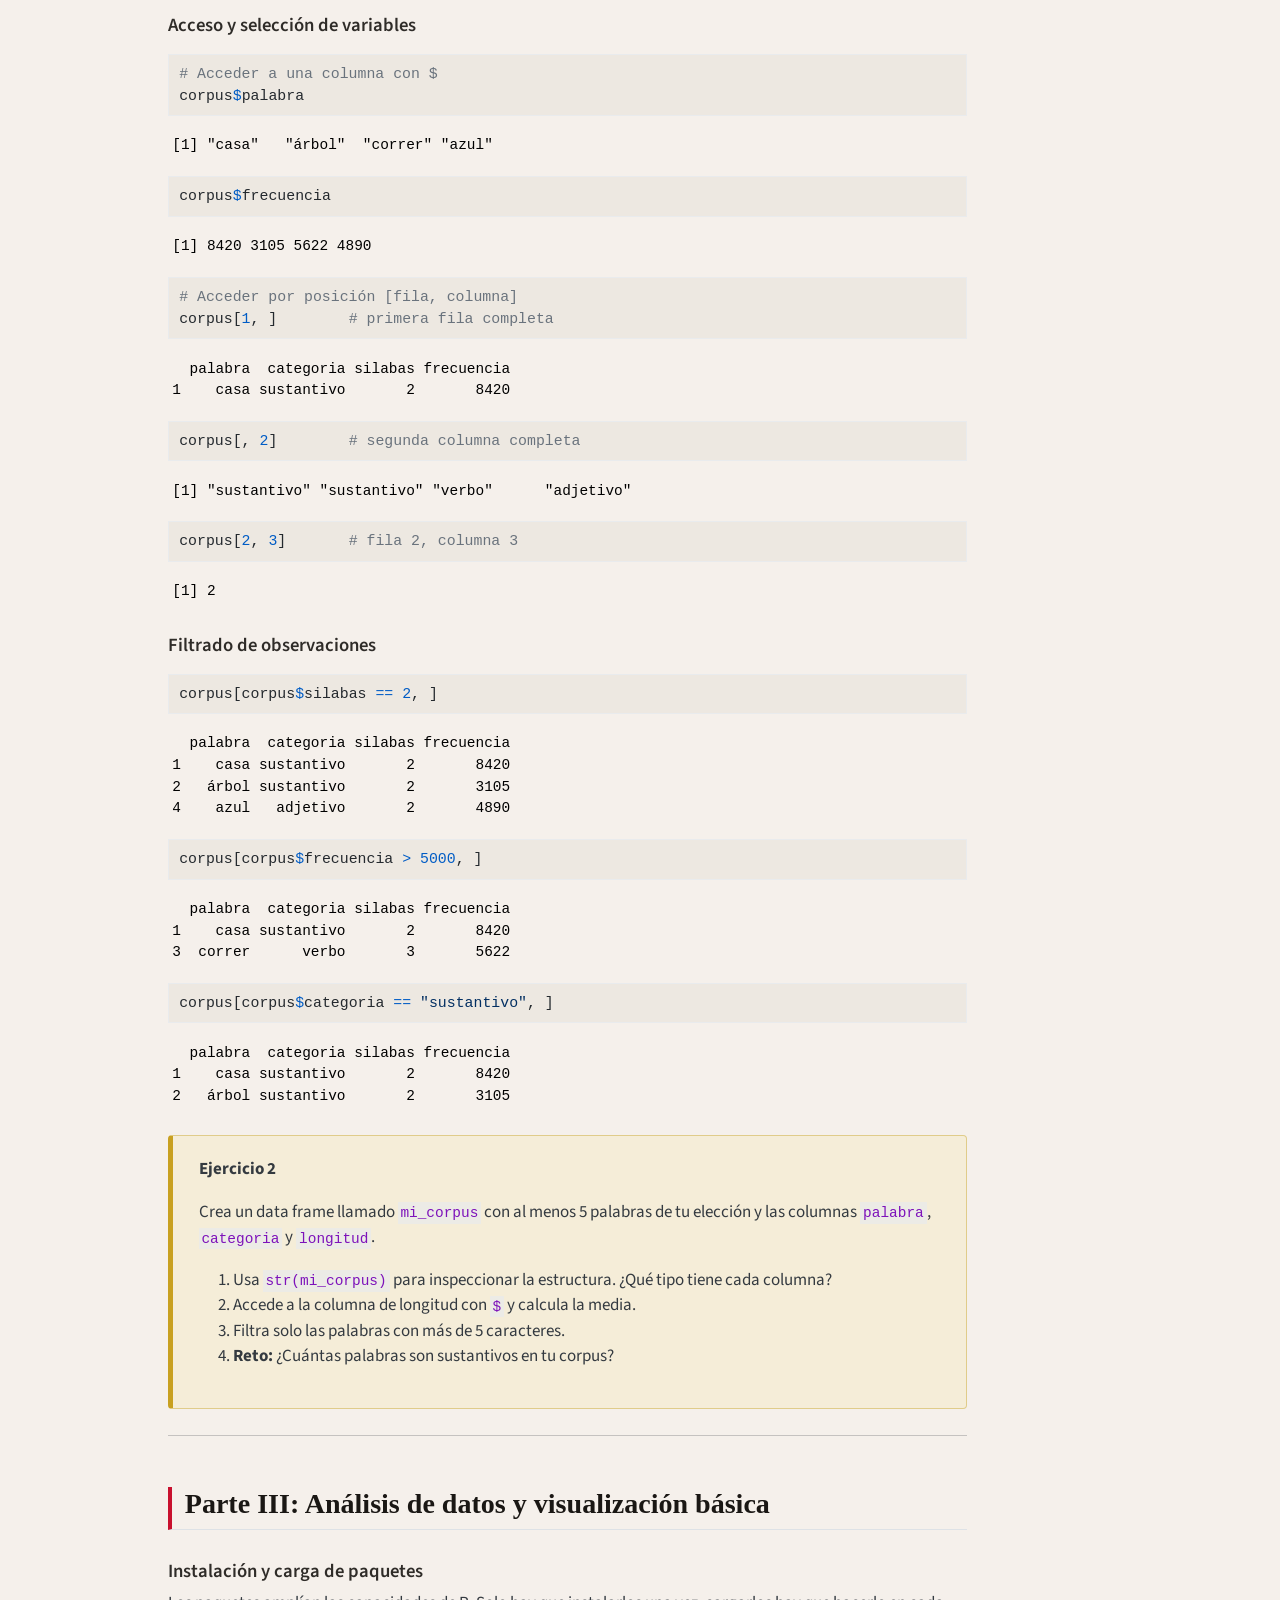
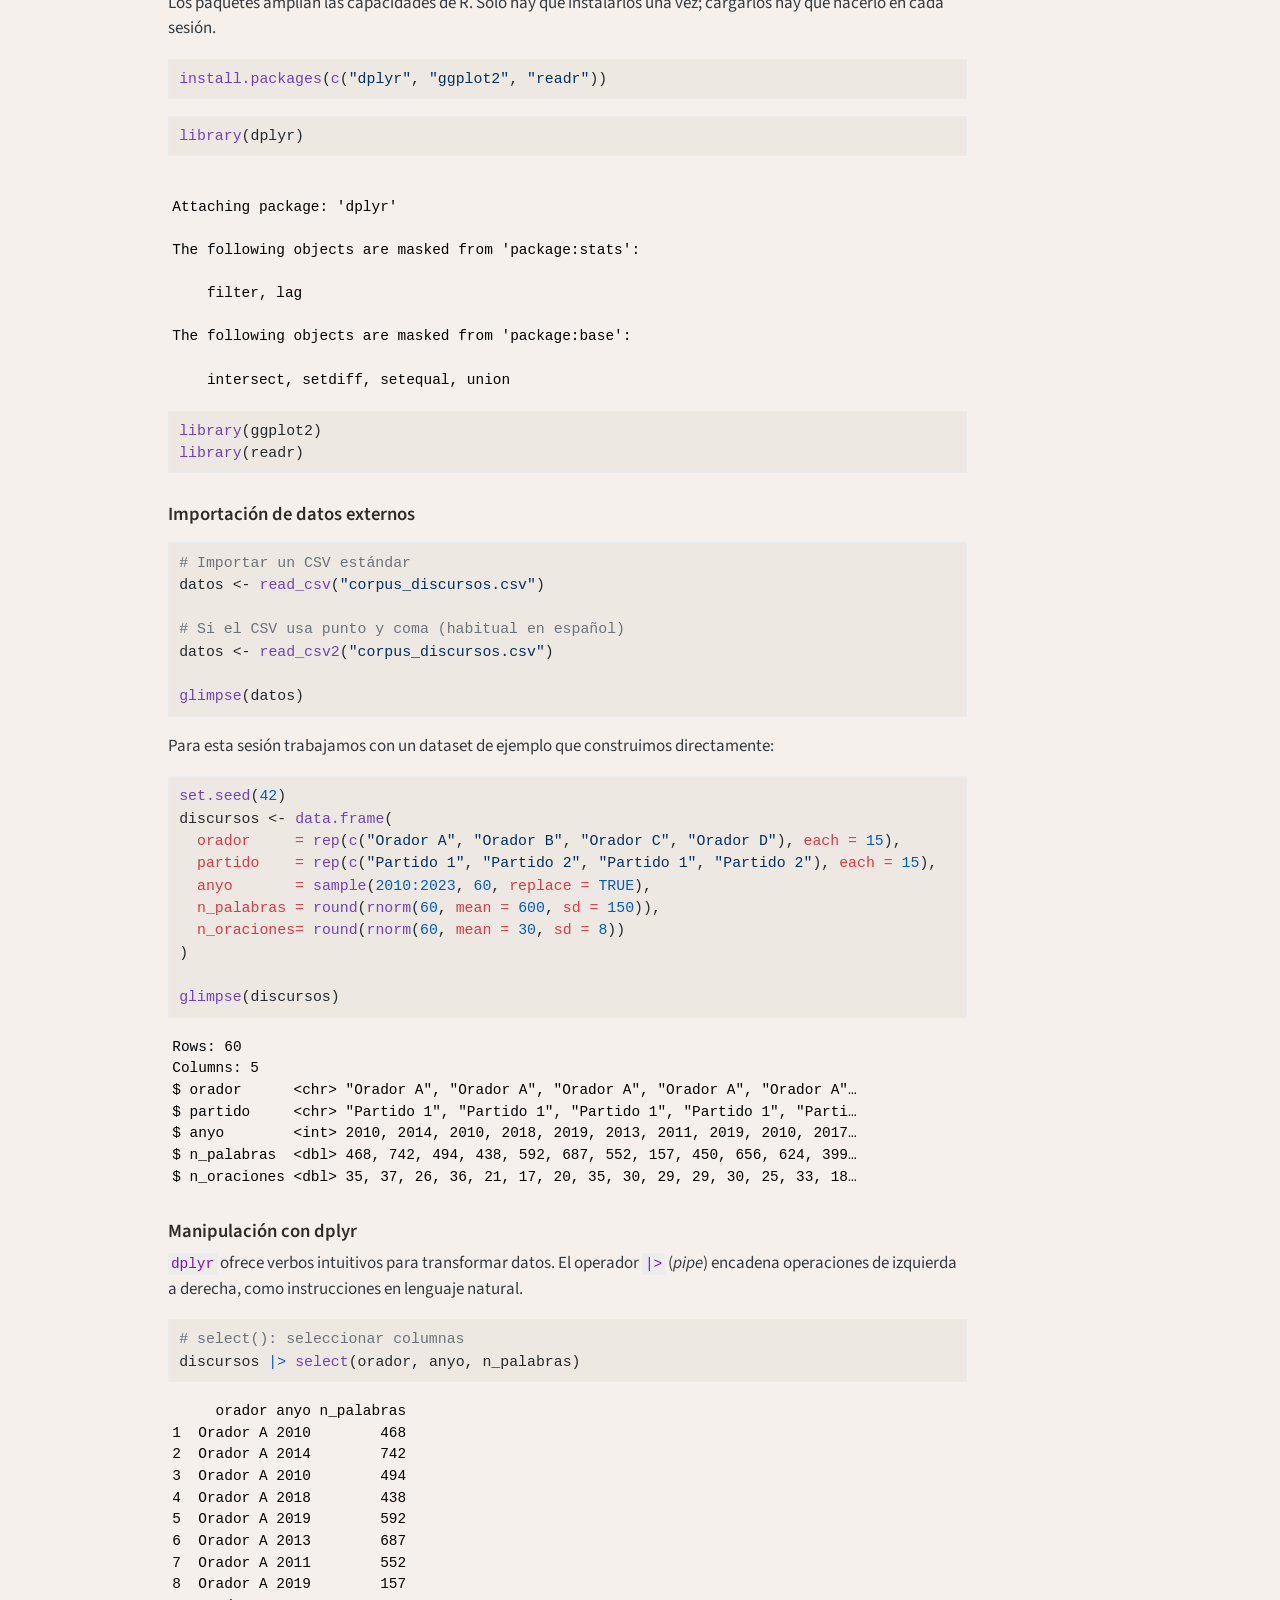
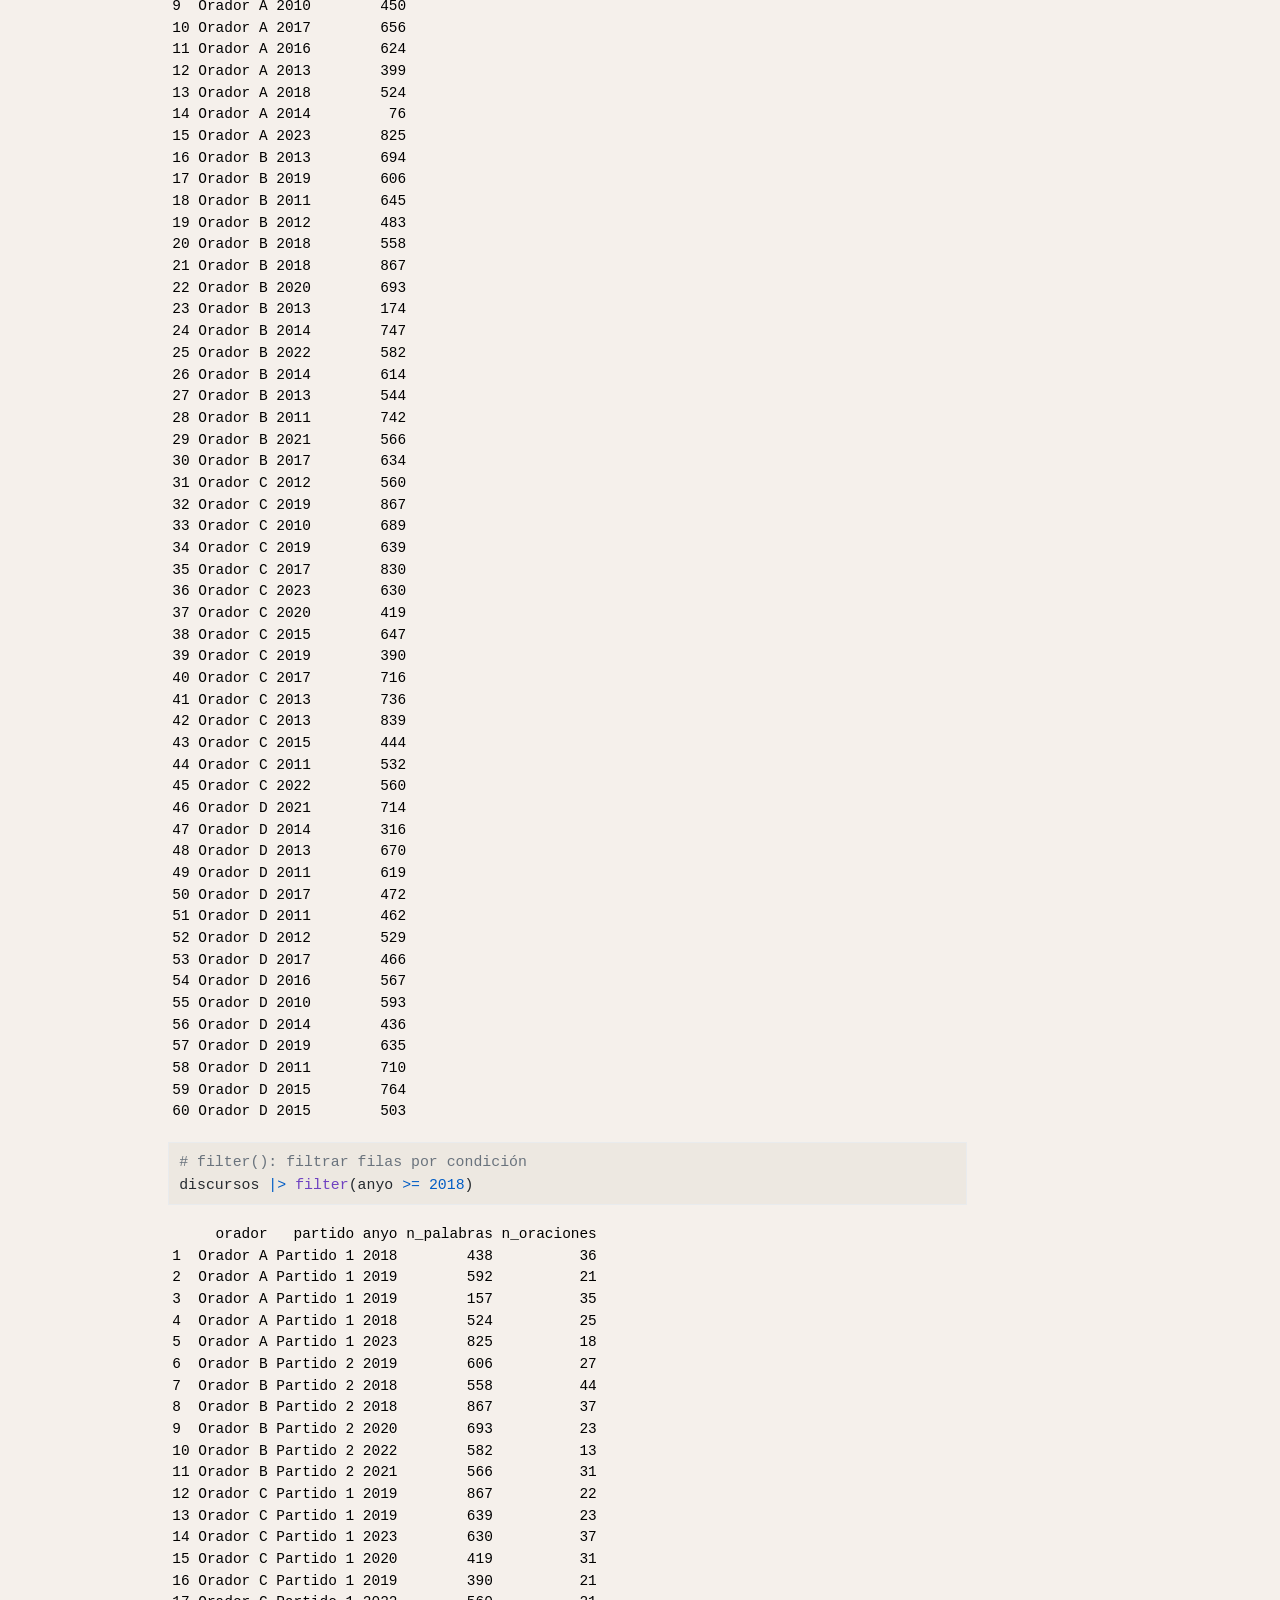
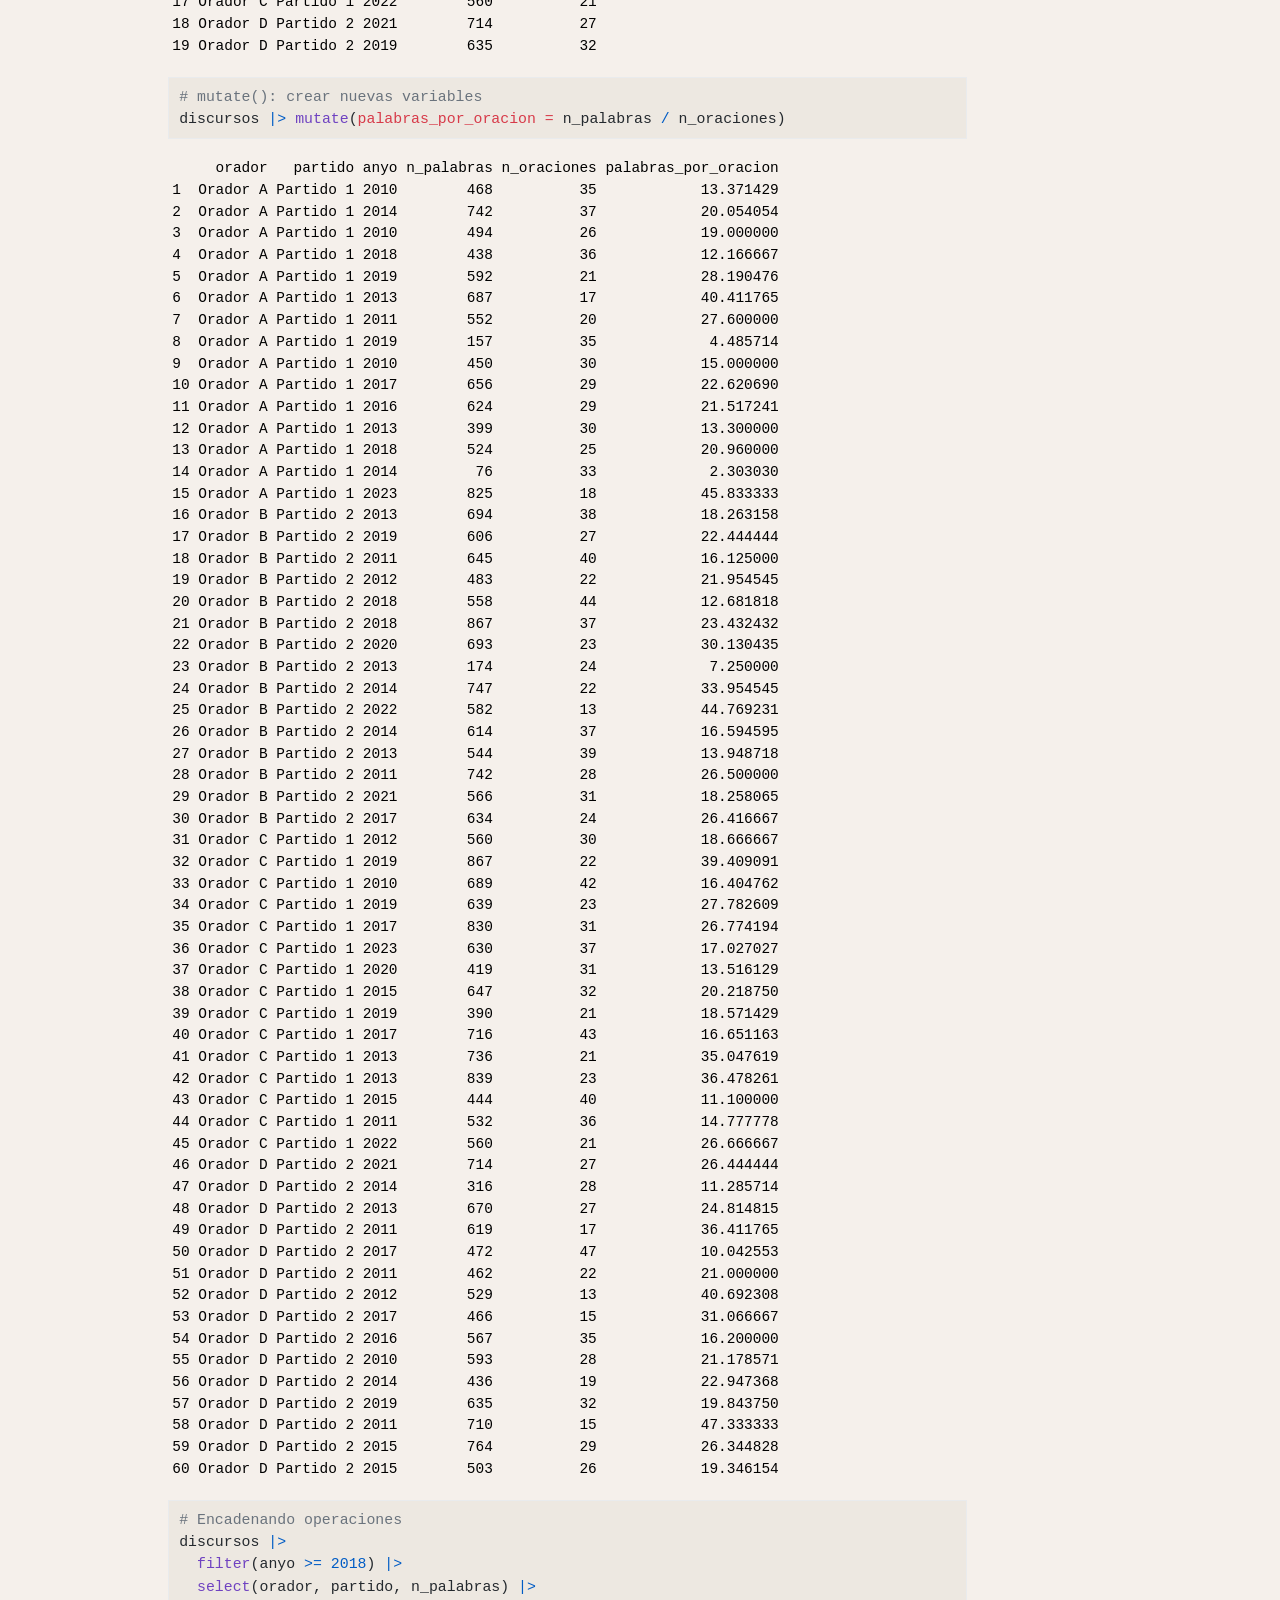
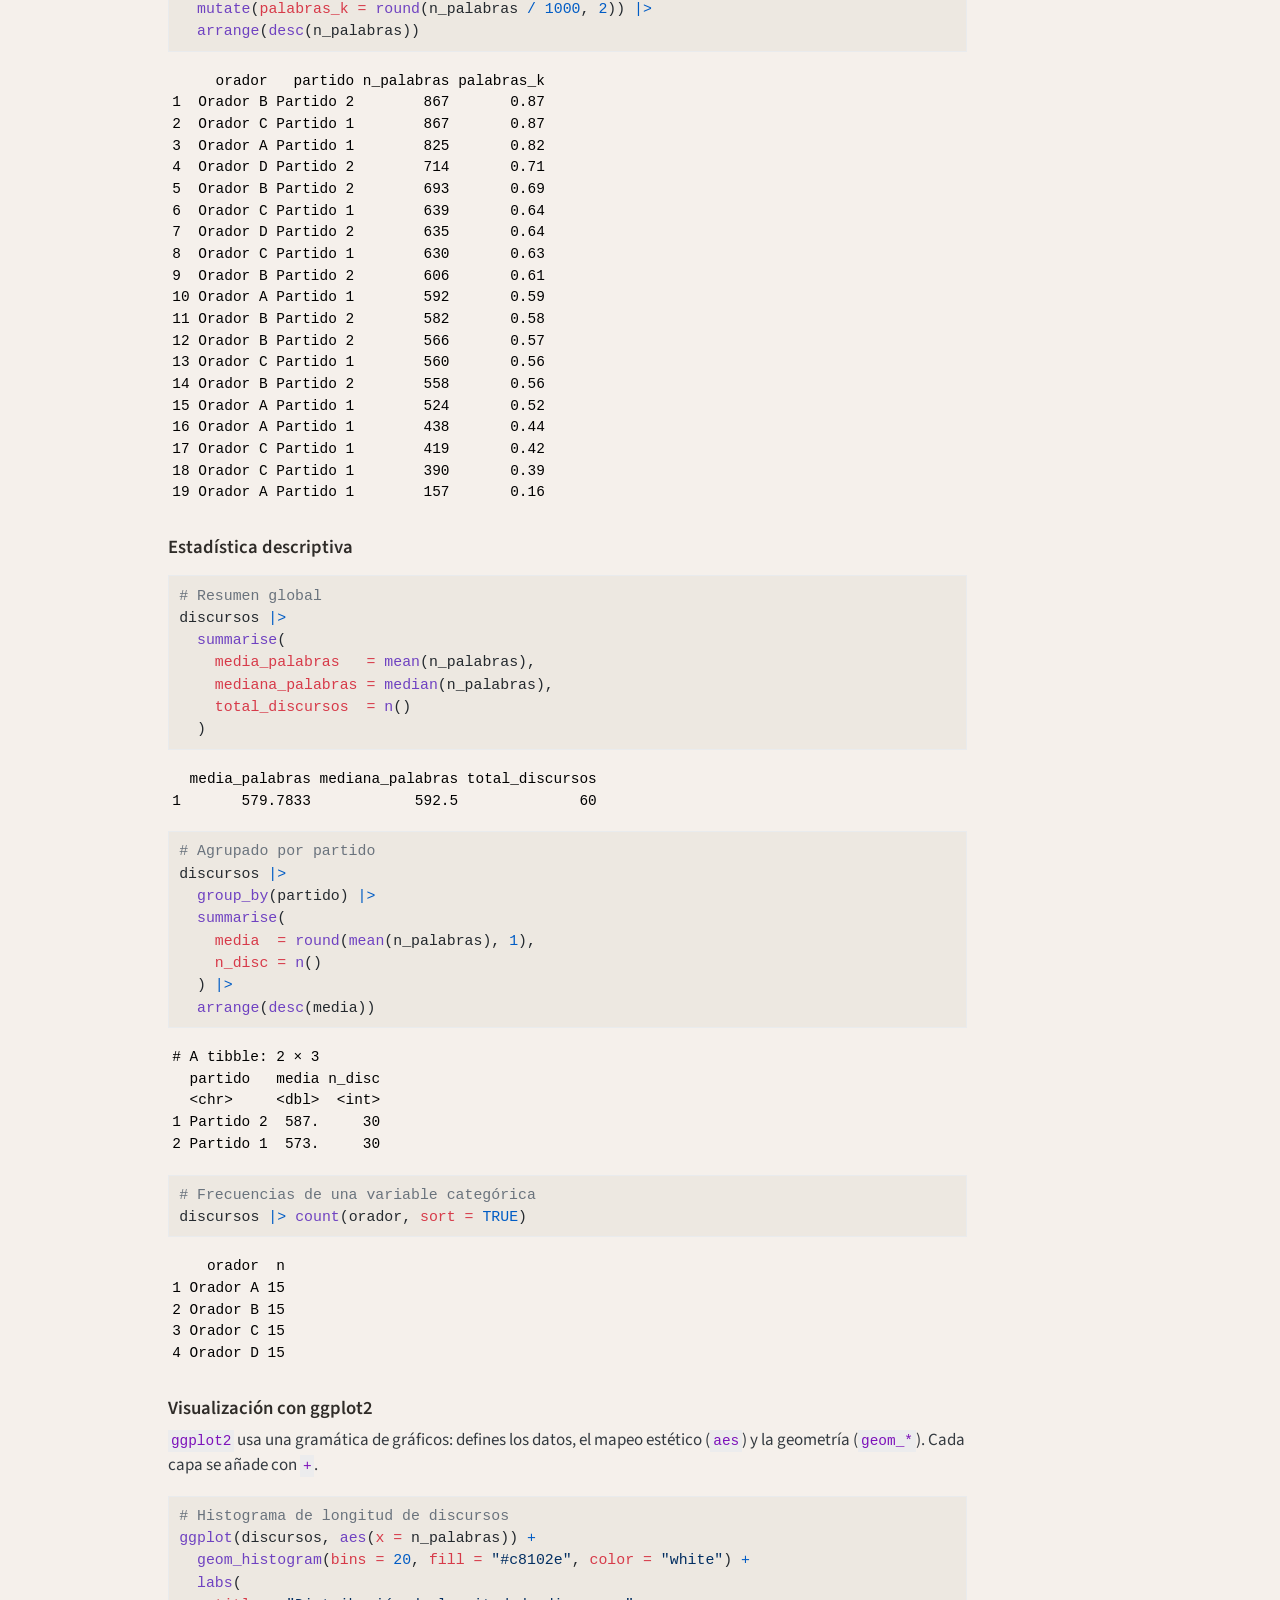
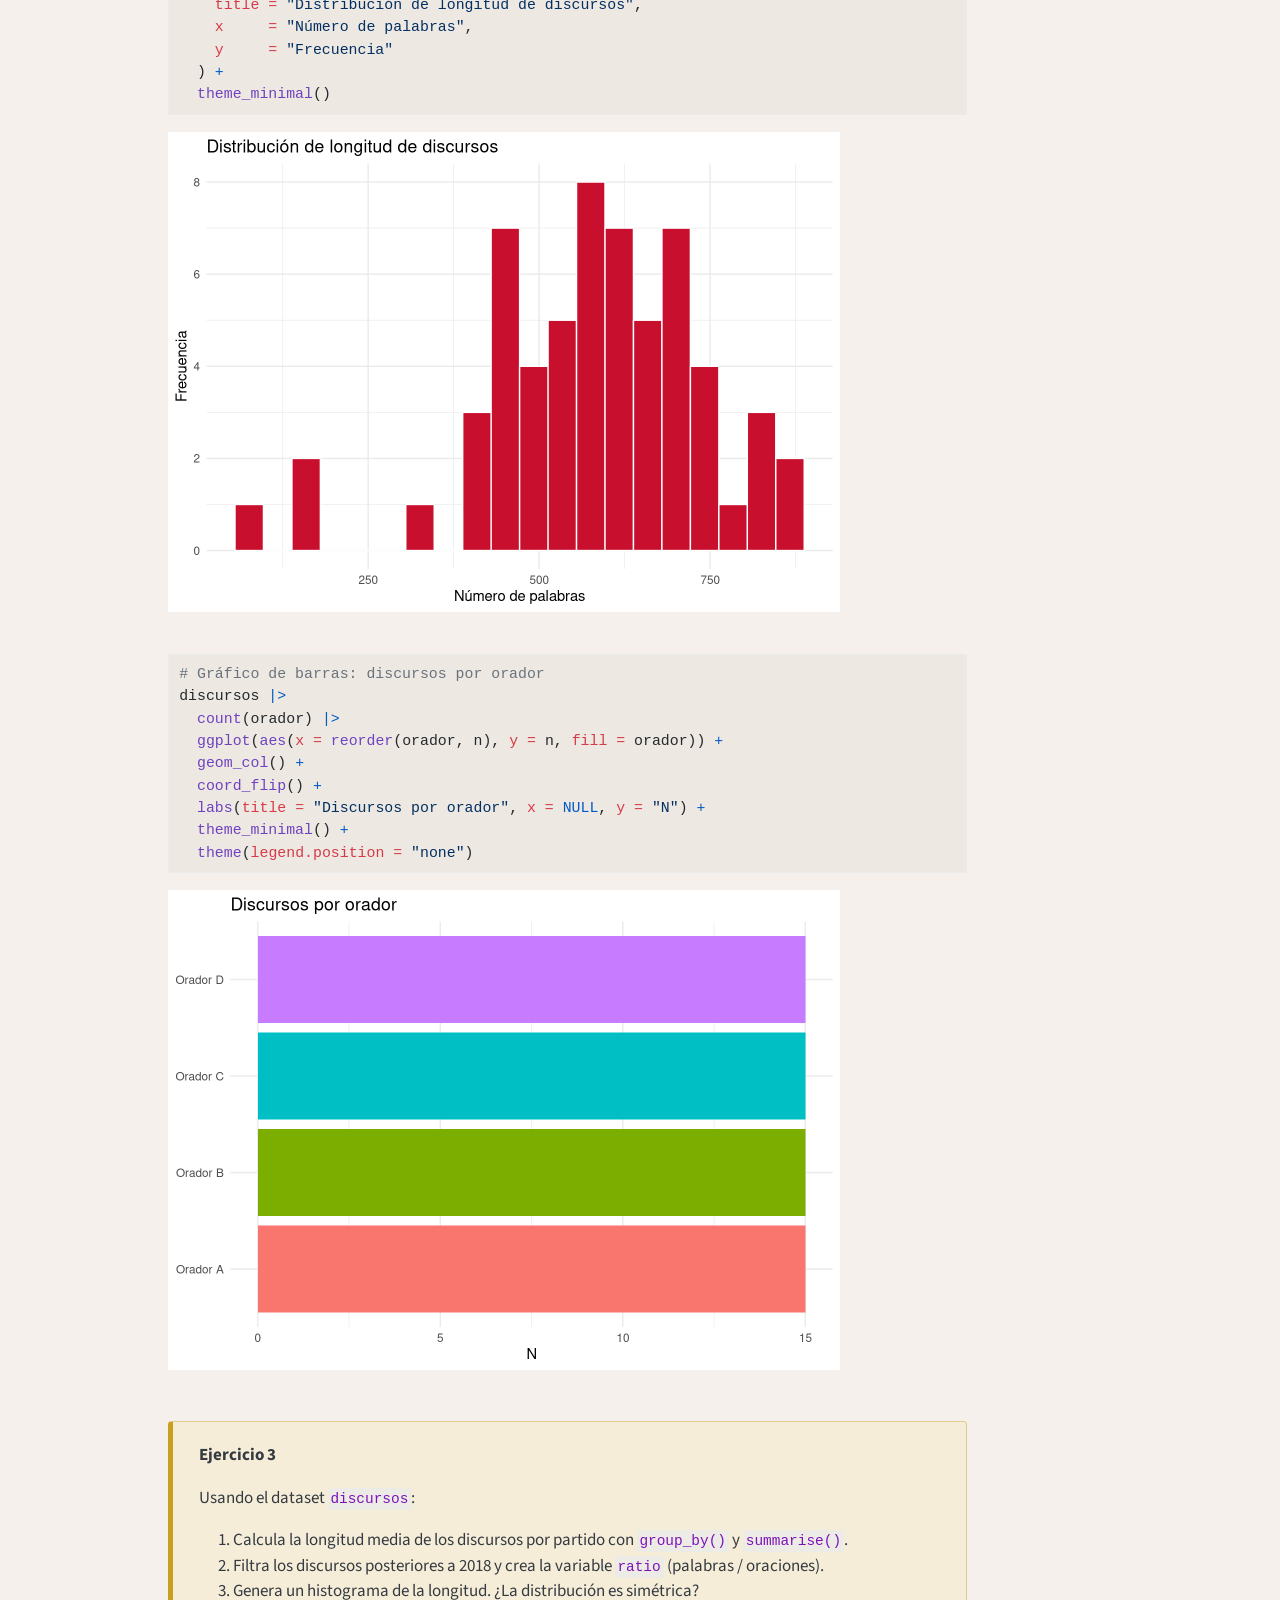
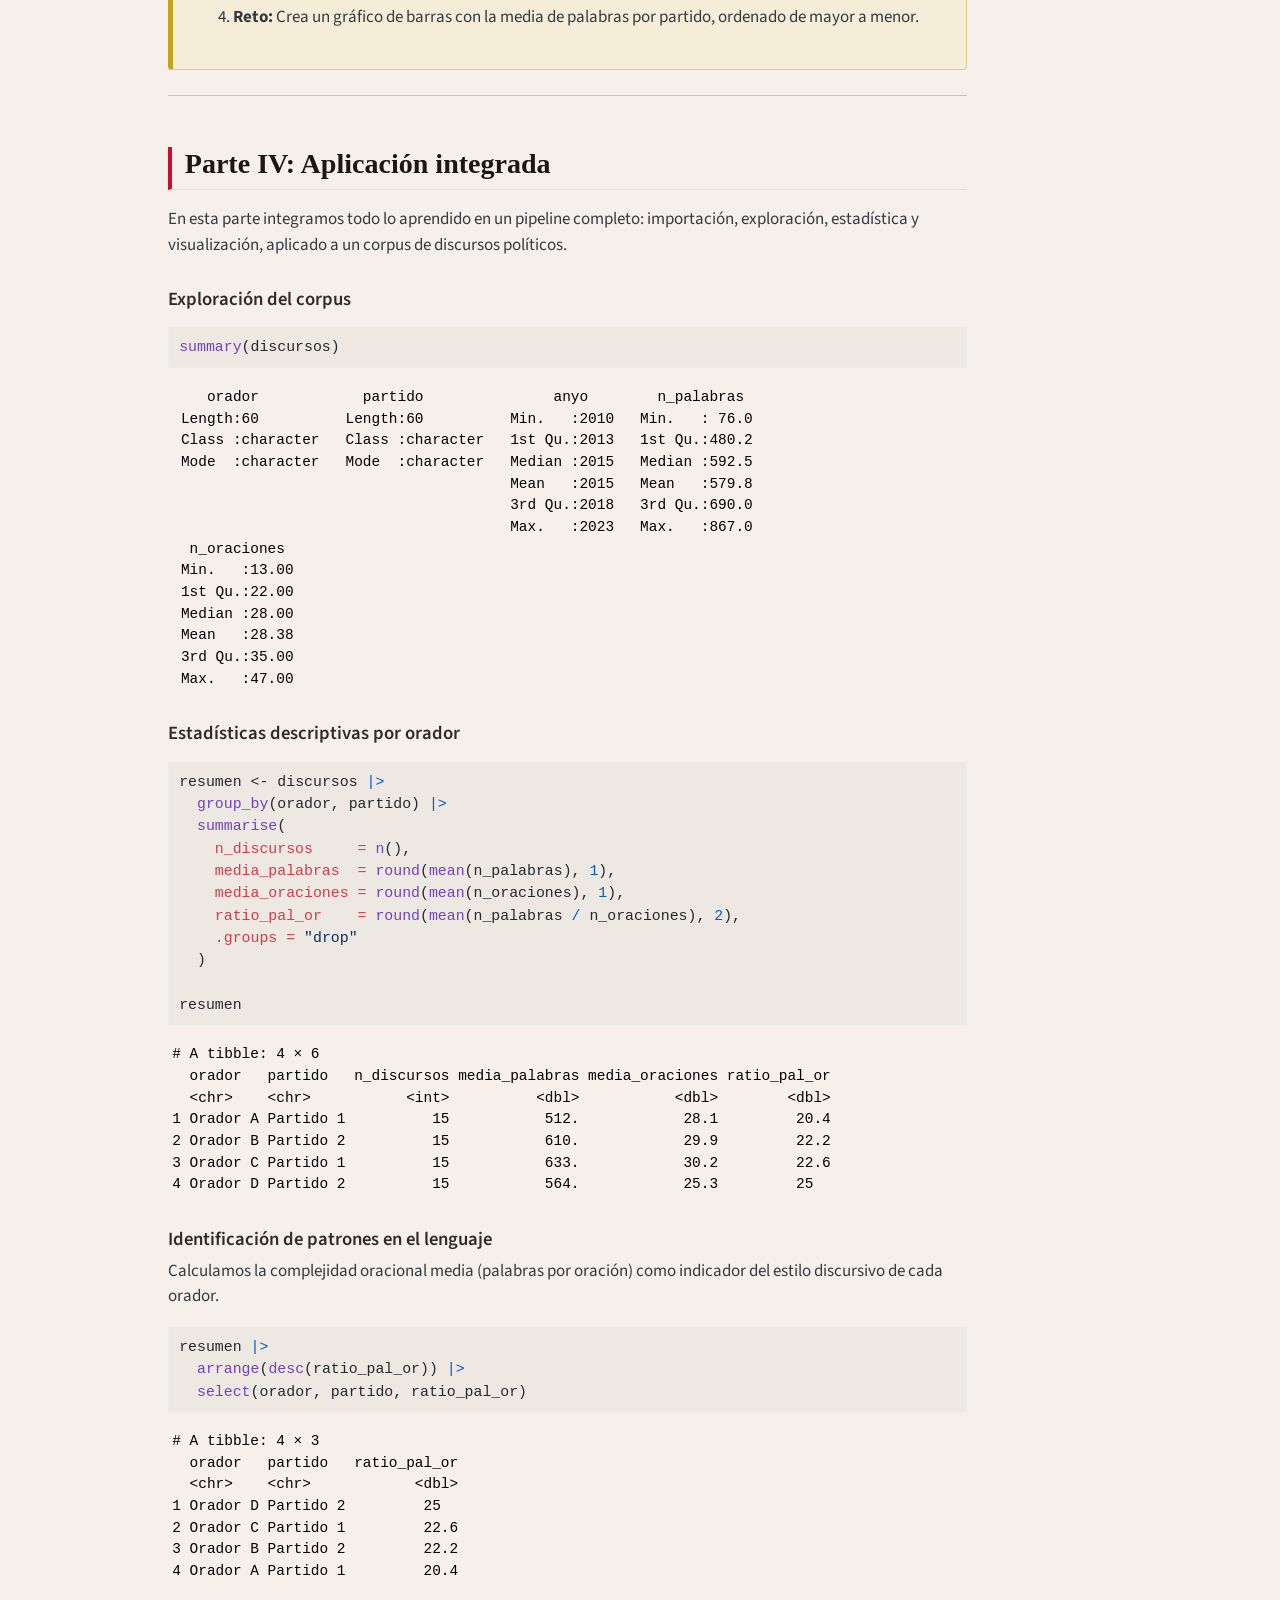
==== commit 3e917641: "Built site for gh-pages" ====
--- a/discursos/index.html
+++ b/discursos/index.html
@@ -7,7 +7,7 @@
 <meta name="viewport" content="width=device-width, initial-scale=1.0, user-scalable=yes">
 
 
-<title>index – Introducción a R para Lingüistas</title>
+<title>index</title>
 <style>
 /* Default styles provided by pandoc.
 ** See https://pandoc.org/MANUAL.html#variables-for-html for config info.
@@ -117,54 +117,20 @@
   <header id="quarto-header" class="headroom fixed-top">
     <nav class="navbar navbar-expand-lg " data-bs-theme="dark">
       <div class="navbar-container container-fluid">
-      <div class="navbar-brand-container mx-auto">
-    <a class="navbar-brand" href="../index.html">
-    <span class="navbar-title">Introducción a R para Lingüistas</span>
-    </a>
-  </div>
             <div id="quarto-search" class="" title="Search"></div>
           <button class="navbar-toggler" type="button" data-bs-toggle="collapse" data-bs-target="#navbarCollapse" aria-controls="navbarCollapse" role="menu" aria-expanded="false" aria-label="Toggle navigation" onclick="if (window.quartoToggleHeadroom) { window.quartoToggleHeadroom(); }">
   <span class="navbar-toggler-icon"></span>
 </button>
           <div class="collapse navbar-collapse" id="navbarCollapse">
-            <ul class="navbar-nav navbar-nav-scroll me-auto">
-  <li class="nav-item">
-    <a class="nav-link" href="../index.html#instalacion"> 
-<span class="menu-text">Antes de empezar</span></a>
-  </li>  
-  <li class="nav-item">
-    <a class="nav-link" href="../index.html#parte-i"> 
-<span class="menu-text">Parte I: R básico</span></a>
-  </li>  
-  <li class="nav-item">
-    <a class="nav-link" href="../index.html#parte-ii"> 
-<span class="menu-text">Parte II: Tidyverse</span></a>
-  </li>  
-  <li class="nav-item">
-    <a class="nav-link" href="../index.html#parte-iii"> 
-<span class="menu-text">Parte III: Corpus</span></a>
-  </li>  
-  <li class="nav-item">
-    <a class="nav-link" href="../index.html#parte-iv"> 
-<span class="menu-text">Parte IV: tidytext</span></a>
-  </li>  
-  <li class="nav-item">
-    <a class="nav-link" href="../index.html#parte-v"> 
-<span class="menu-text">Parte V: quanteda</span></a>
-  </li>  
-  <li class="nav-item">
-    <a class="nav-link" href="../index.html#parte-vi"> 
-<span class="menu-text">Parte VI: udpipe</span></a>
-  </li>  
-  <li class="nav-item">
-    <a class="nav-link" href="../index.html#parte-vii"> 
-<span class="menu-text">Parte VII: ggplot2</span></a>
-  </li>  
-</ul>
             <ul class="navbar-nav navbar-nav-scroll ms-auto">
   <li class="nav-item">
     <a class="nav-link" href="https://www.unav.edu"> 
 <span class="menu-text">Universidad de Navarra</span></a>
+  </li>  
+  <li class="nav-item compact">
+    <a class="nav-link" href="../search.html"> <i class="bi bi-search" role="img">
+</i> 
+<span class="menu-text"></span></a>
   </li>  
 </ul>
           </div> <!-- /navcollapse -->
--- a/styles.css
+++ b/styles.css
@@ -2,16 +2,31 @@
 :root {
   --unav-rojo: #c8102e;
   --unav-negro: #1a1714;
-  --unav-crema: #faf8f4;
+  --unav-crema: #f5f0eb;
+  --fondo: #f5f0eb;
 }
 
-/* Navbar */
+/* Fondo general — crema suave */
+body {
+  background-color: var(--fondo) !important;
+}
+
+.quarto-container, .page-layout-article {
+  background-color: var(--fondo) !important;
+}
+
+/* Navbar — solo logo y buscador */
 .navbar {
   background-color: var(--unav-negro) !important;
   border-bottom: 3px solid var(--unav-rojo);
 }
 
-.navbar-brand, .navbar-nav .nav-link {
+.navbar-brand {
+  color: white !important;
+  font-family: Georgia, serif;
+}
+
+.navbar-nav .nav-link {
   color: rgba(255,255,255,0.85) !important;
   font-family: Georgia, serif;
 }
@@ -20,11 +35,11 @@
   color: white !important;
 }
 
-/* Hero banner */
+/* Hero banner — centrado */
 .hero-banner {
   background: var(--unav-negro);
   color: white;
-  padding: 4rem 2rem 3.5rem;
+  padding: 4.5rem 2rem 4rem;
   margin-bottom: 2.5rem;
   border-bottom: 4px solid var(--unav-rojo);
   text-align: center;
@@ -32,11 +47,12 @@
 
 .hero-banner h1 {
   font-family: Georgia, serif;
-  font-size: 3.2rem;
+  font-size: 3.4rem;
   font-weight: 400;
   margin-bottom: 0.6rem;
   line-height: 1.15;
   letter-spacing: -0.01em;
+  text-align: center;
 }
 
 .hero-banner h1 em {
@@ -45,31 +61,35 @@
 }
 
 .hero-banner .subtitulo {
-  color: rgba(255,255,255,0.55);
-  font-size: 1rem;
-  margin-bottom: 0.5rem;
-  letter-spacing: 0.04em;
+  color: rgba(255,255,255,0.45);
+  letter-spacing: 0.1em;
   text-transform: uppercase;
-  font-size: 0.85rem;
+  font-size: 0.78rem;
+  margin-bottom: 0.6rem;
+  text-align: center;
 }
 
 .hero-banner .gradun {
-  color: rgba(255,255,255,0.75);
+  color: rgba(255,255,255,0.7);
   font-family: Georgia, serif;
   font-size: 1.05rem;
   font-style: italic;
-  margin-bottom: 2rem;
+  margin-bottom: 2.2rem;
+  text-align: center;
 }
 
 .hero-banner .meta-grid {
   display: flex;
-  gap: 2rem;
+  gap: 3rem;
   flex-wrap: wrap;
   justify-content: center;
+  text-align: center;
 }
 
 .hero-banner .meta-item {
-  text-align: center;
+  display: flex;
+  flex-direction: column;
+  align-items: center;
 }
 
 .hero-banner .meta-item .etiqueta {
@@ -78,15 +98,15 @@
   letter-spacing: 0.1em;
   color: rgba(255,255,255,0.35);
   display: block;
-  margin-bottom: 0.2rem;
+  margin-bottom: 0.25rem;
 }
 
 .hero-banner .meta-item .valor {
-  font-size: 0.9rem;
+  font-size: 0.92rem;
   color: rgba(255,255,255,0.8);
 }
 
-/* Encabezados de seccion */
+/* Encabezados de sección */
 h2 {
   font-family: Georgia, serif;
   color: var(--unav-negro);
@@ -101,10 +121,16 @@
   margin-top: 1.75rem;
 }
 
+h4 {
+  color: var(--unav-negro);
+  font-size: 1rem;
+  margin-top: 1.5rem;
+}
+
 /* Caja de ejercicio */
 .ejercicio {
-  background: #fffbf0;
-  border: 1px solid #e8d89a;
+  background: #f5edd8;
+  border: 1px solid #e0cc8a;
   border-left: 5px solid #c8a020;
   border-radius: 4px;
   padding: 1.25rem 1.5rem;
@@ -112,6 +138,10 @@
 }
 
 /* Tabla de contenidos */
+#TOC {
+  background-color: transparent;
+}
+
 #TOC a {
   color: var(--unav-negro);
 }
@@ -120,8 +150,18 @@
   color: var(--unav-rojo);
 }
 
-/* Codigo */
+/* Código */
 pre, code {
   font-family: "JetBrains Mono", "Fira Code", monospace;
   font-size: 0.85em;
 }
+
+/* Bloques de código — fondo ligeramente más oscuro que el fondo general */
+pre.sourceCode {
+  background-color: #ede8e1 !important;
+}
+
+/* Tablas */
+table {
+  background-color: transparent;
+}
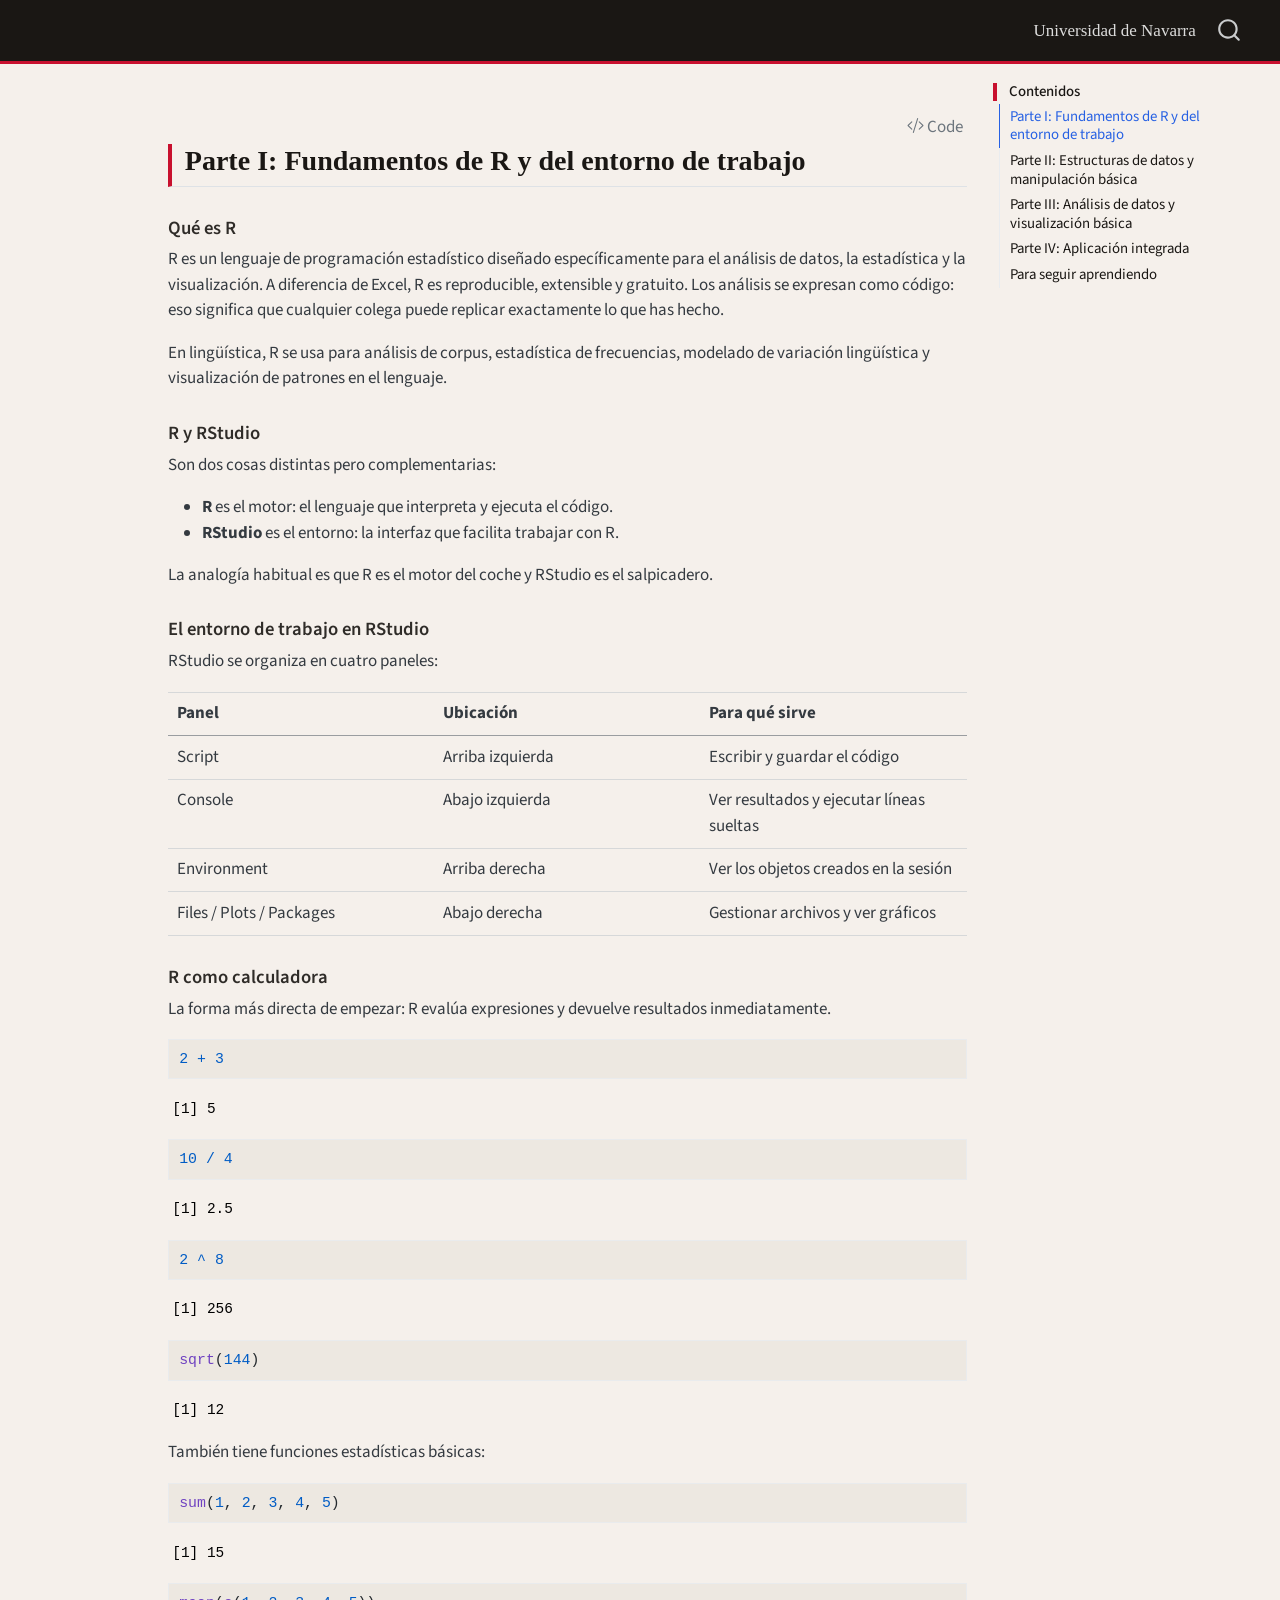
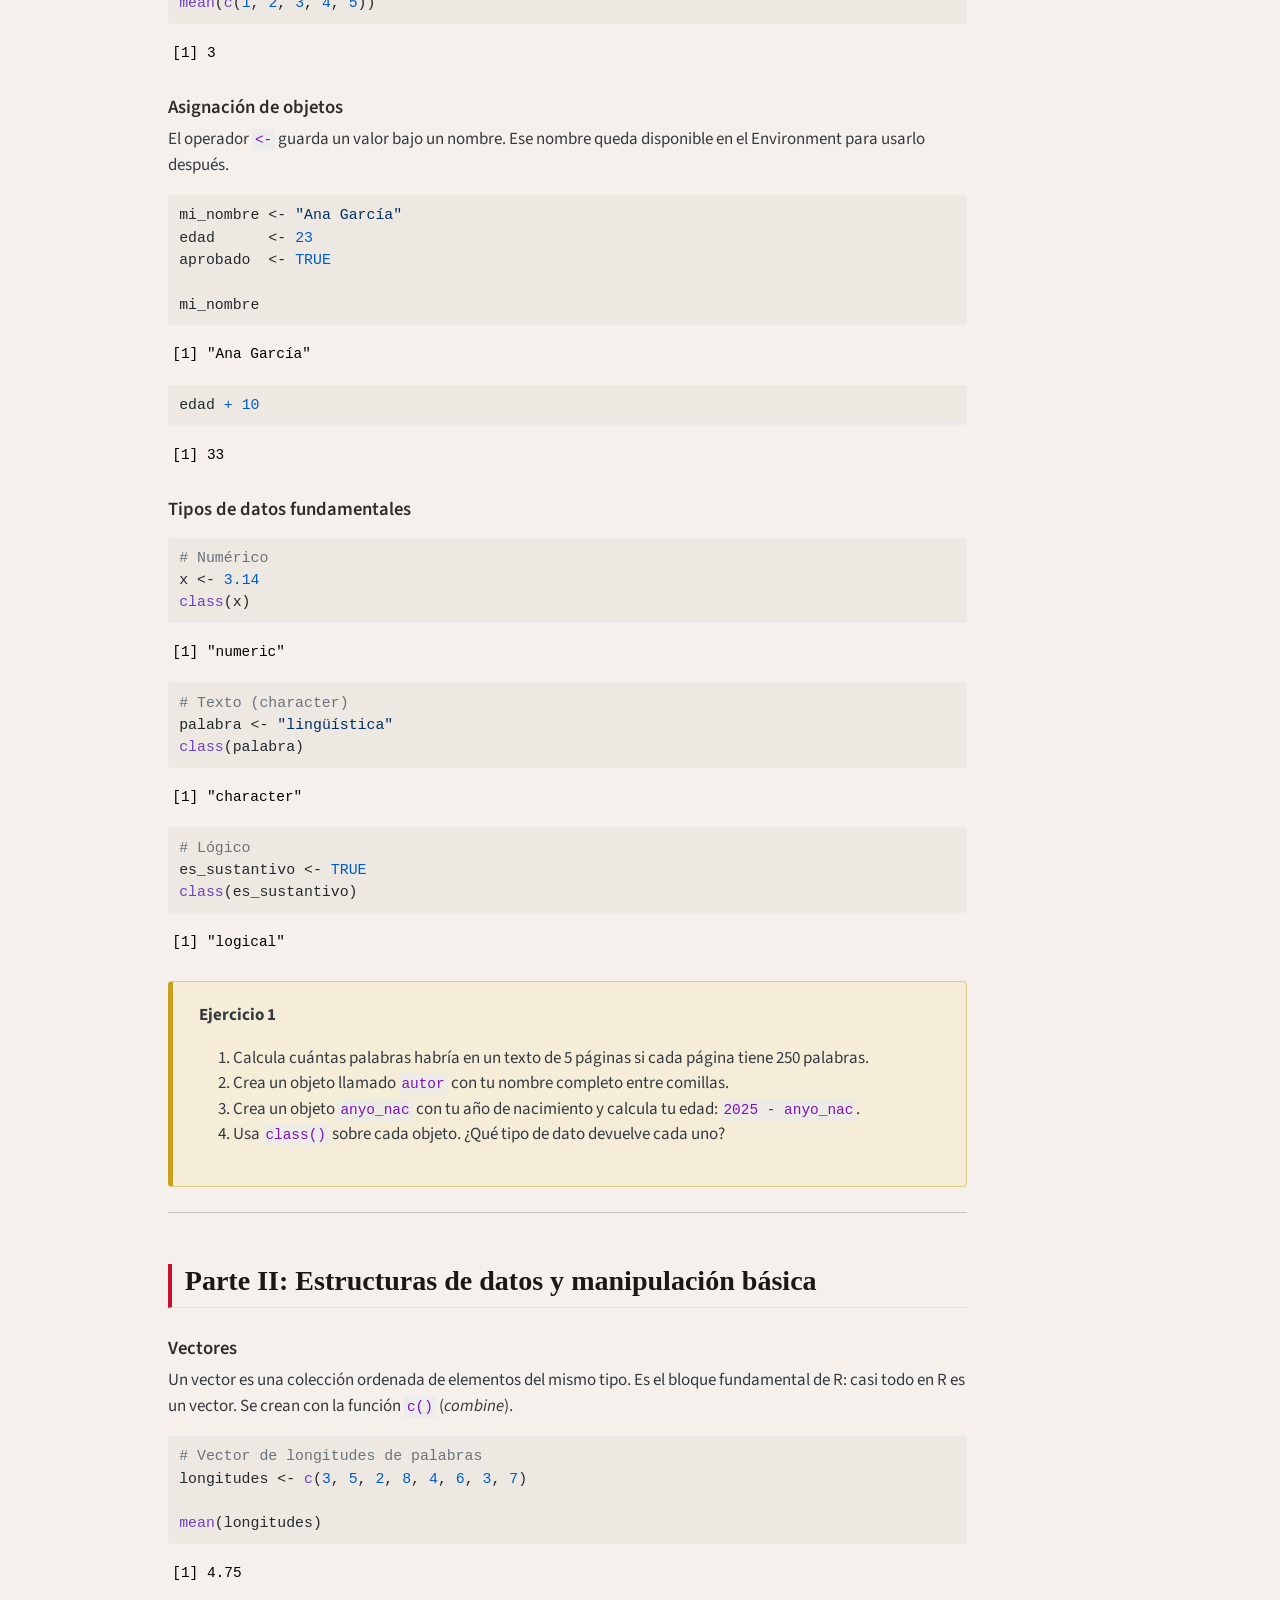
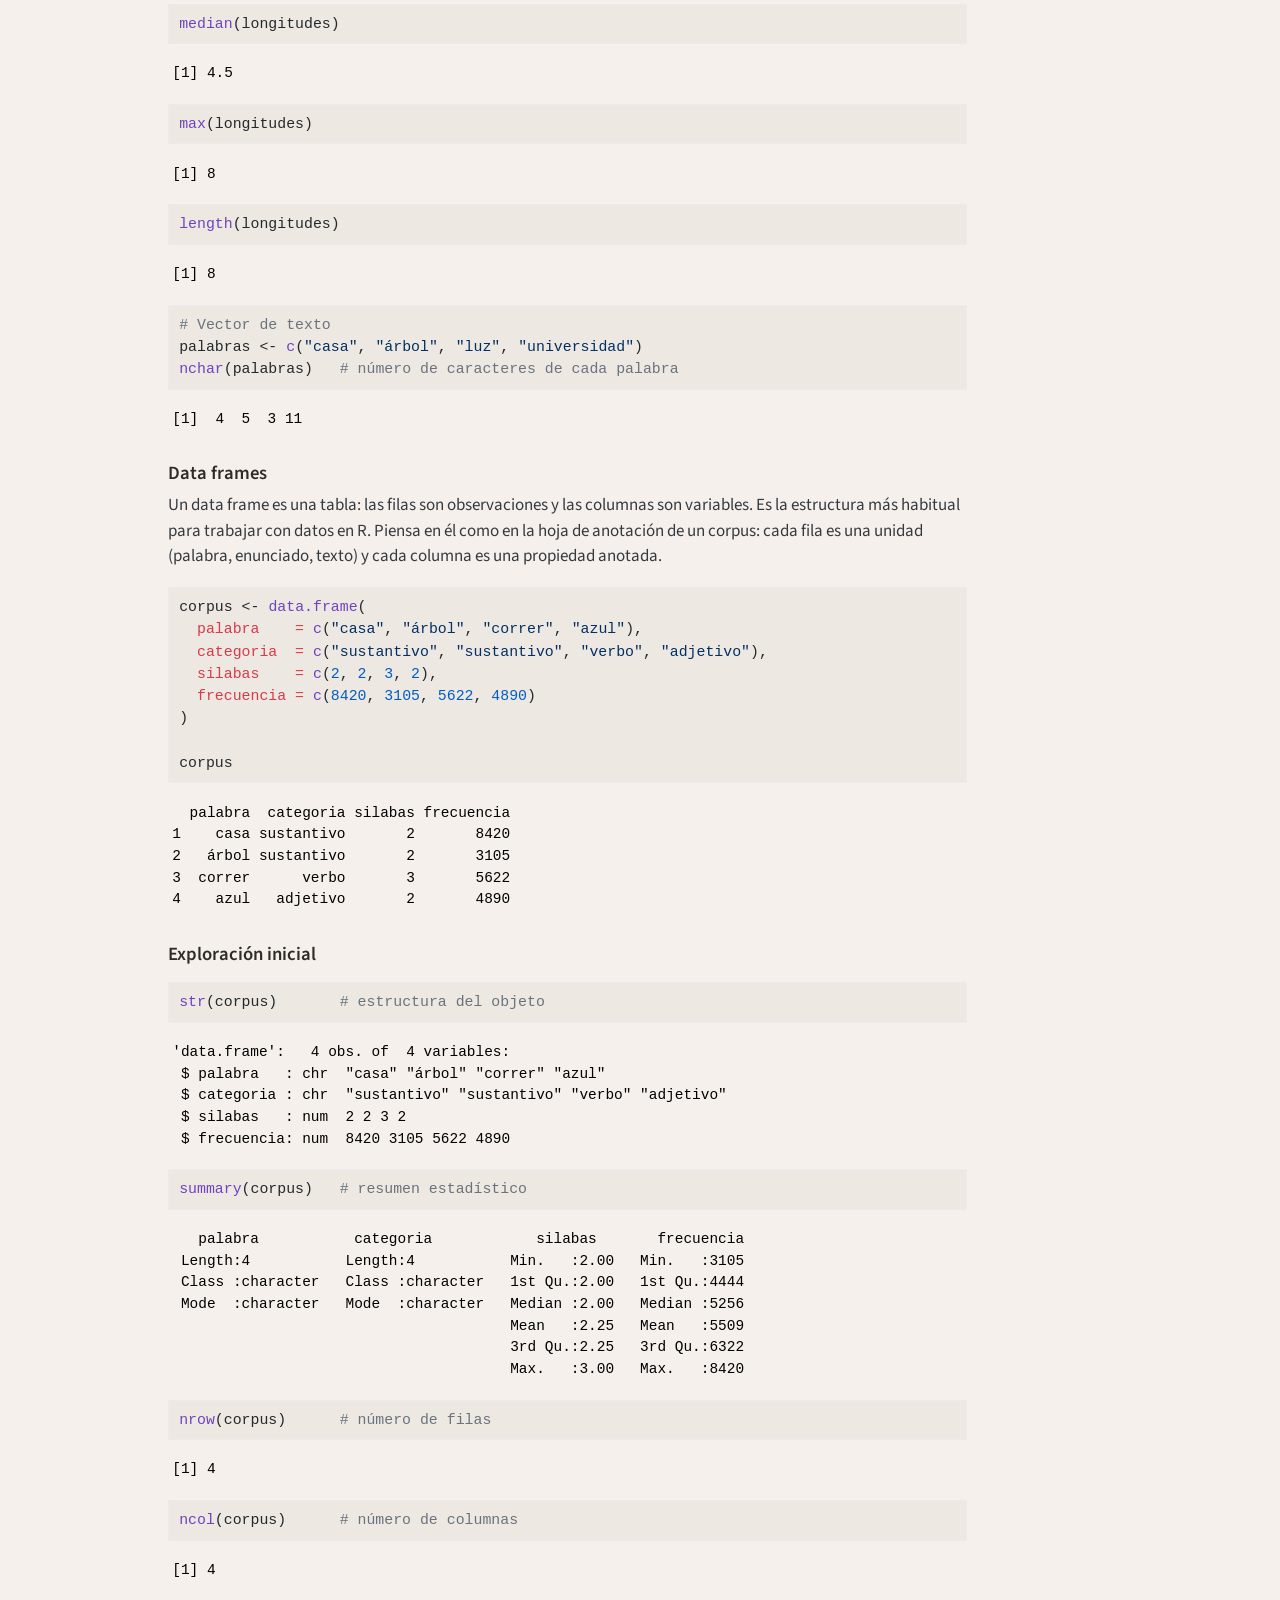
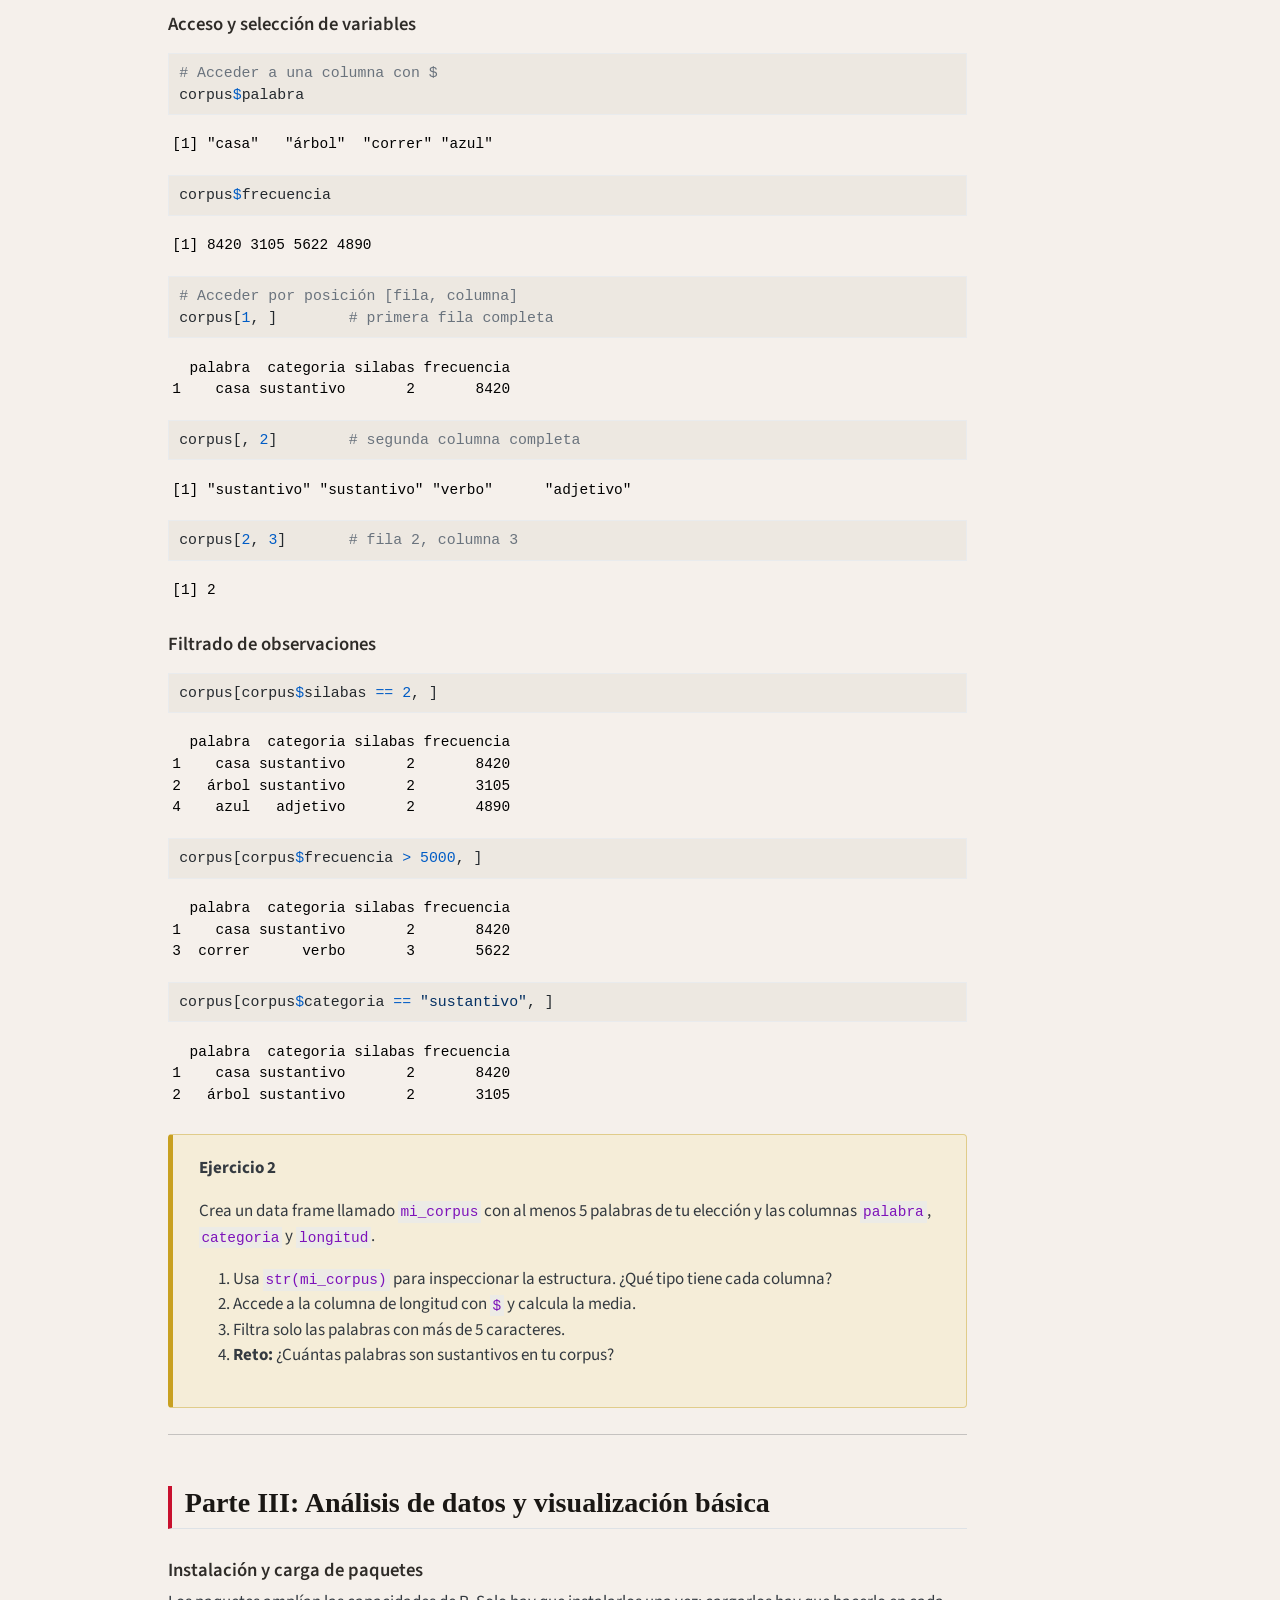
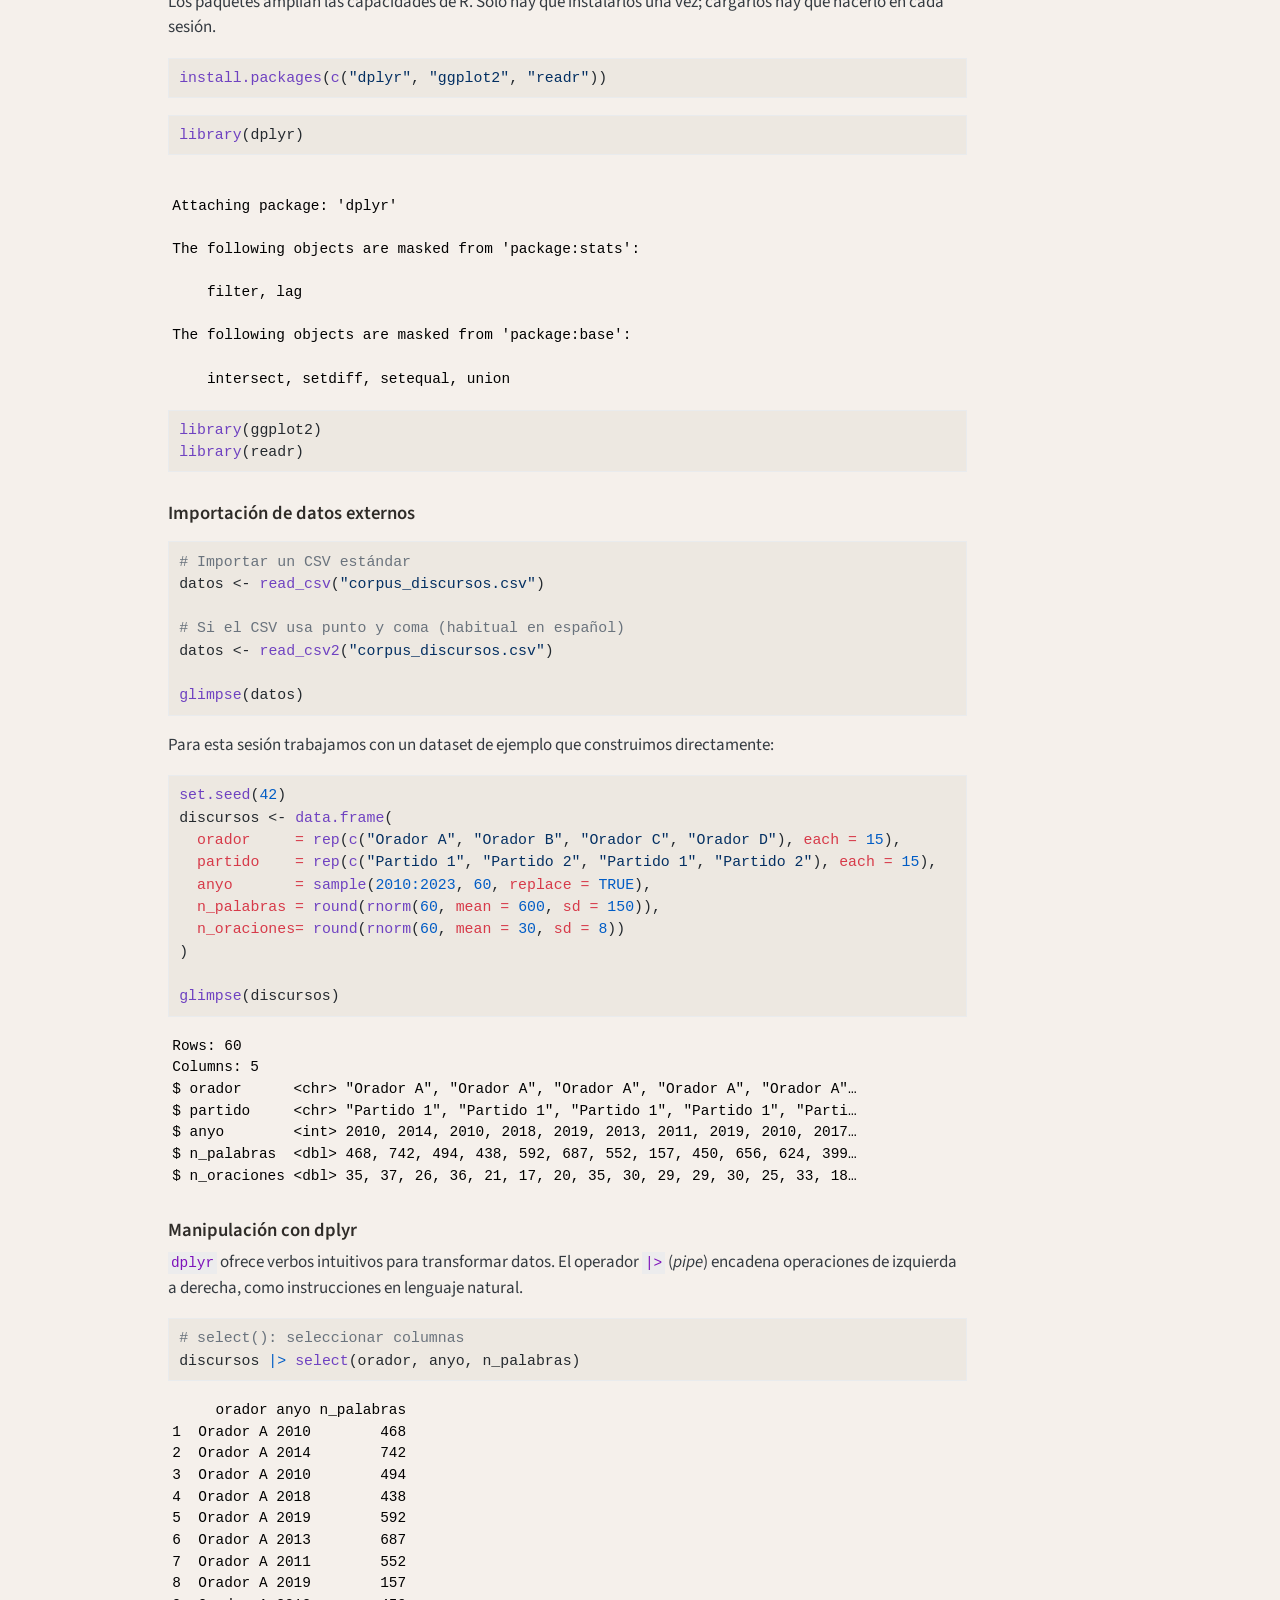
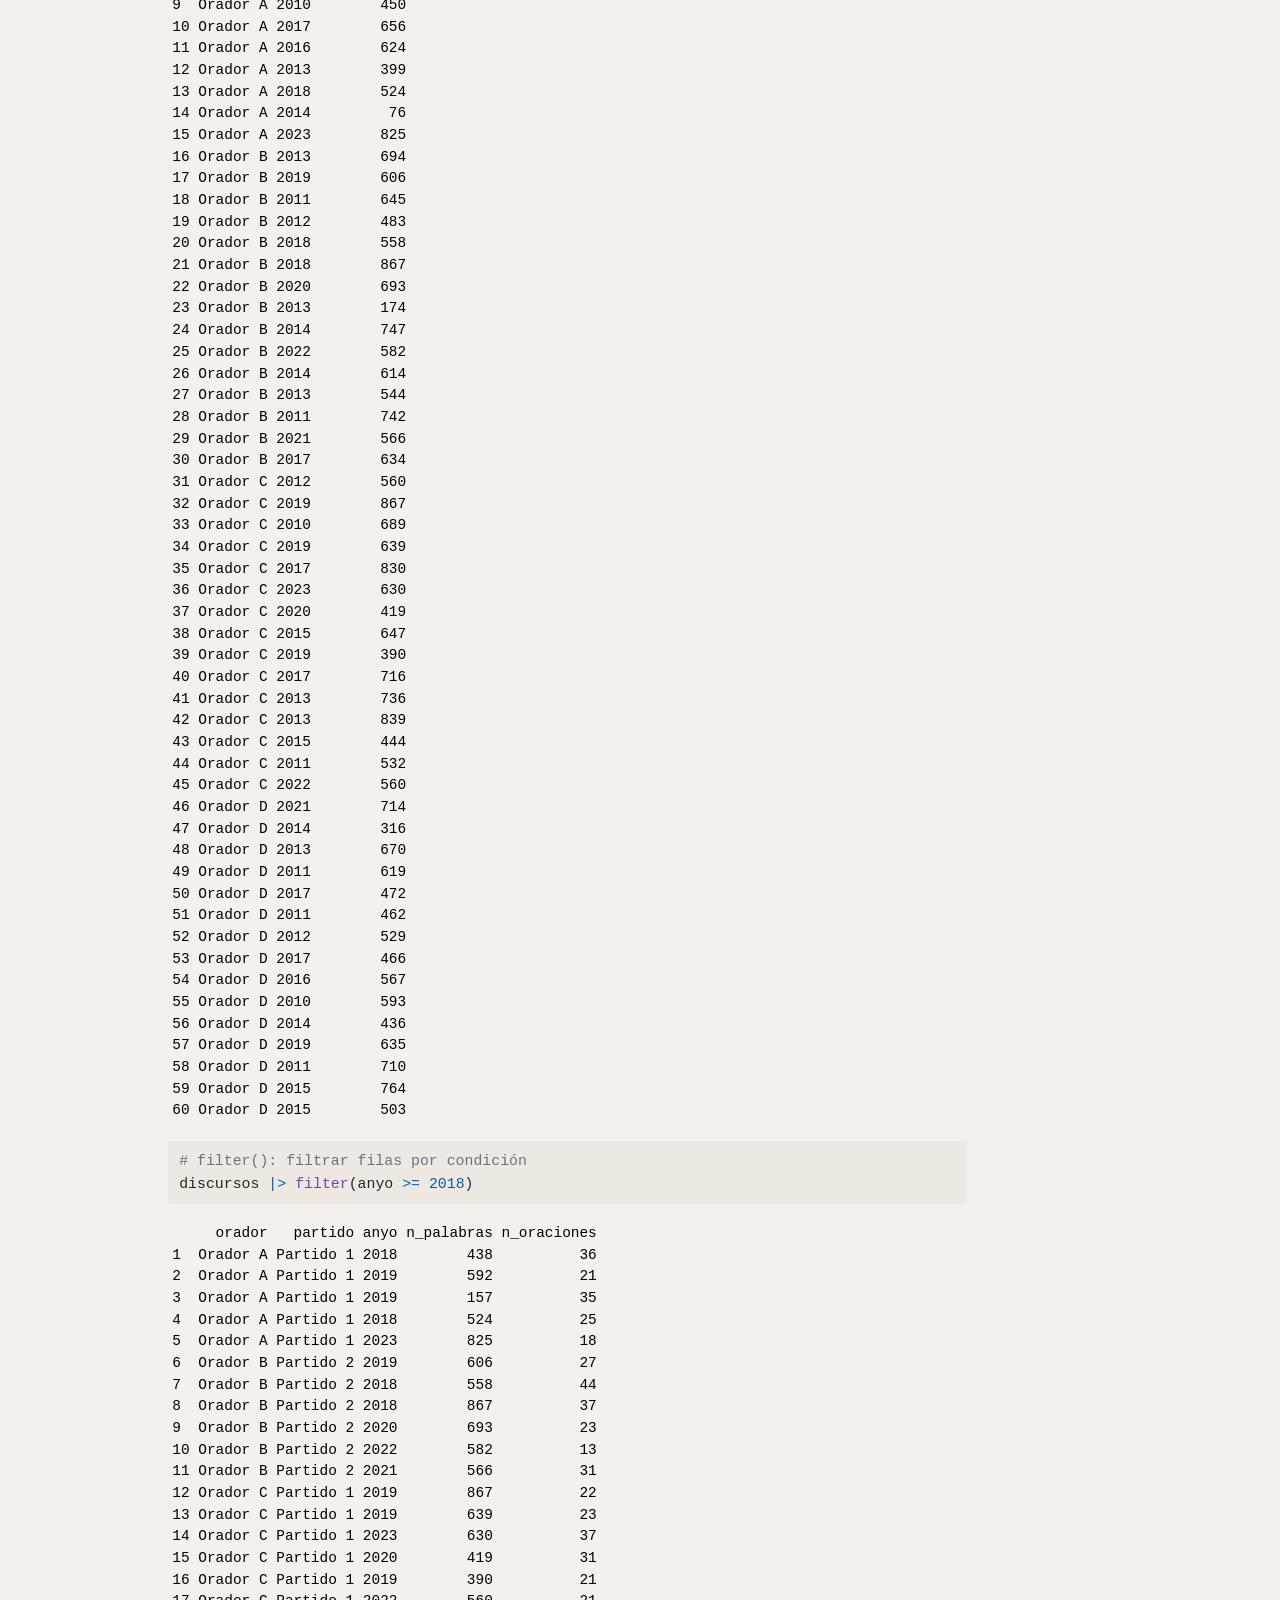
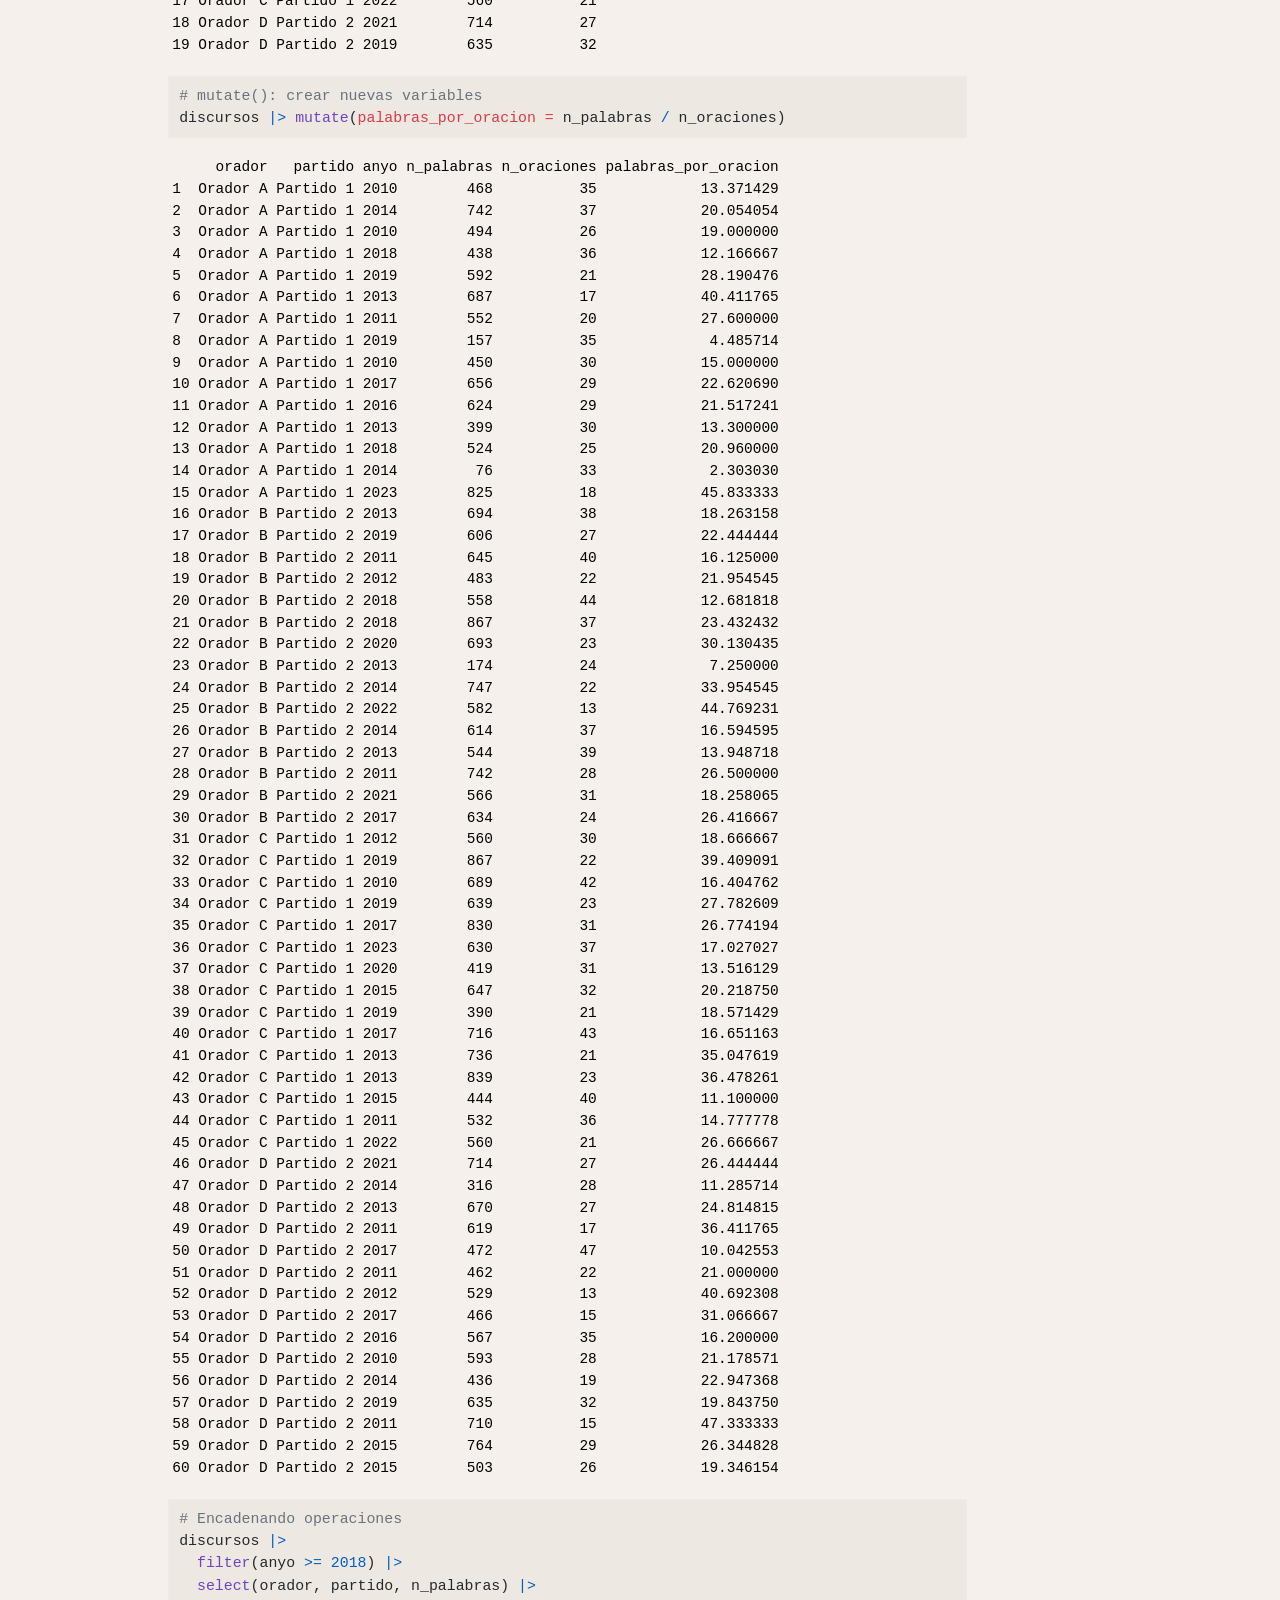
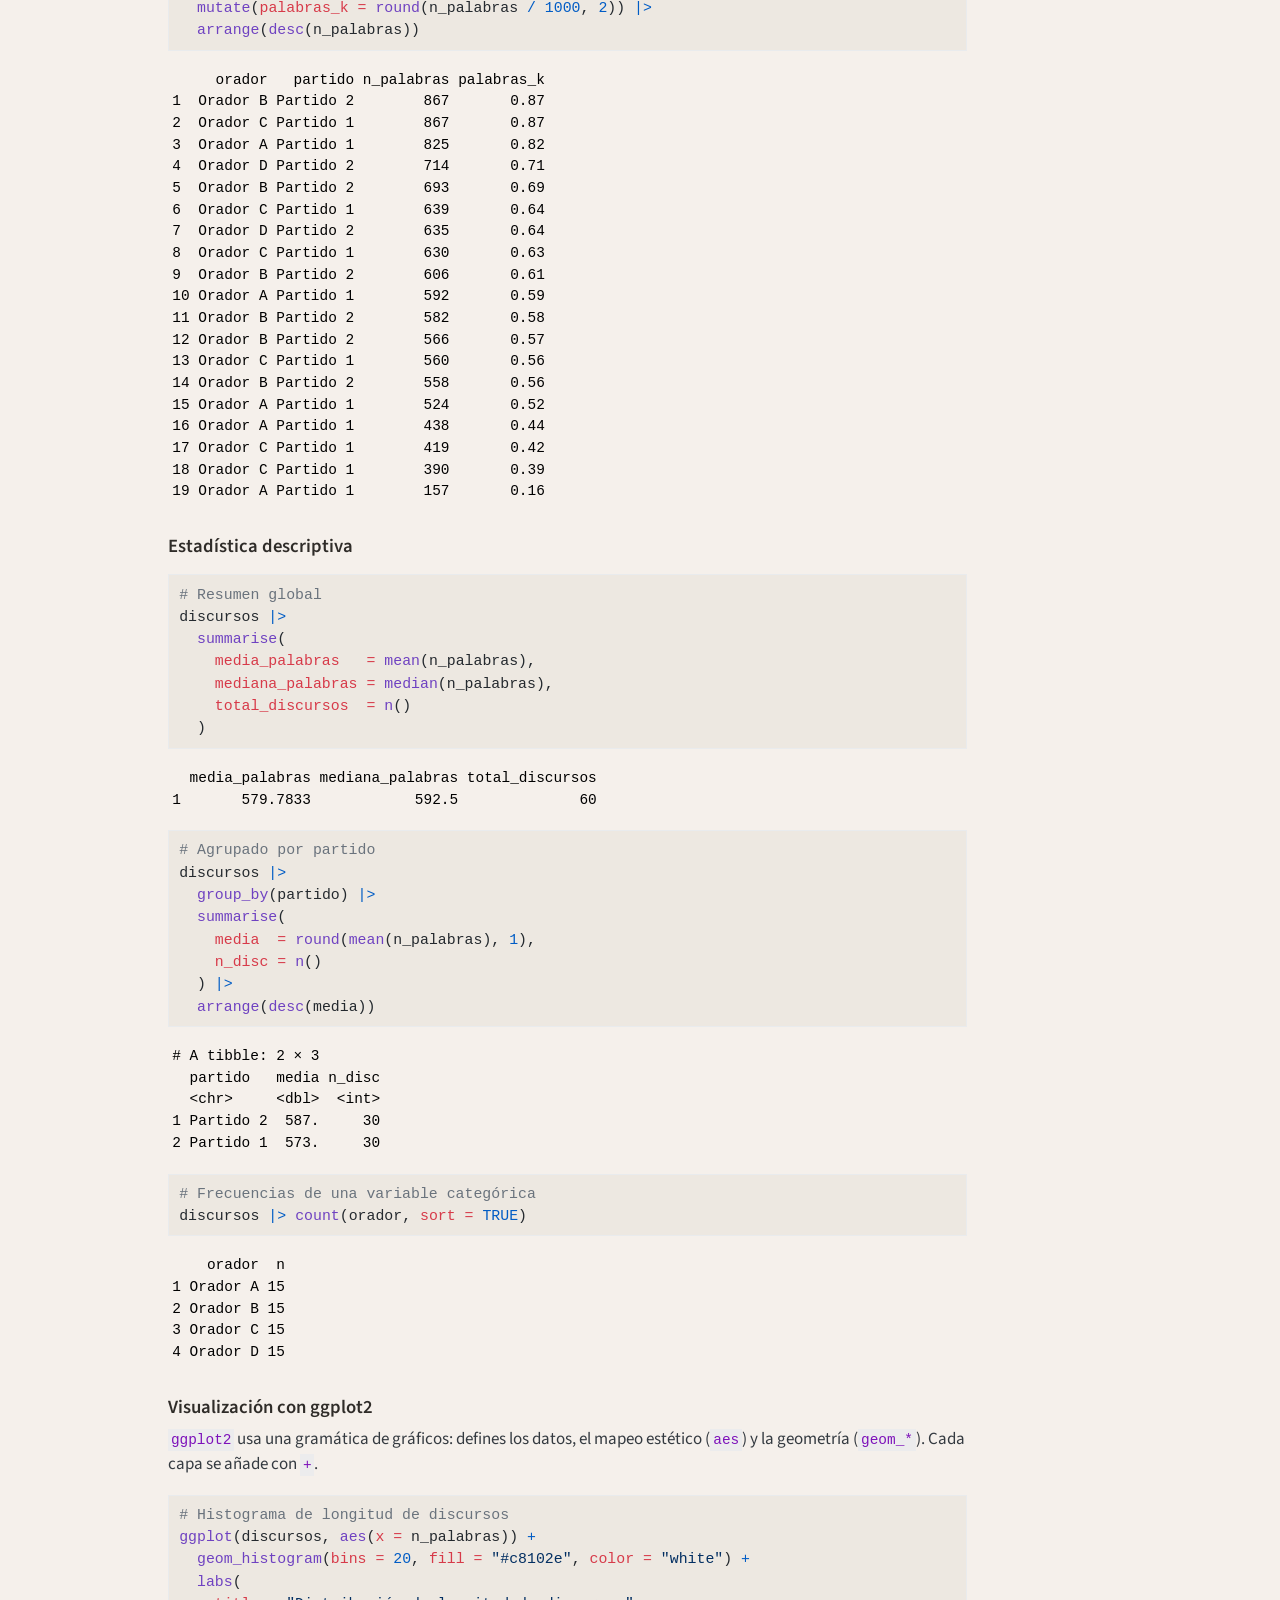
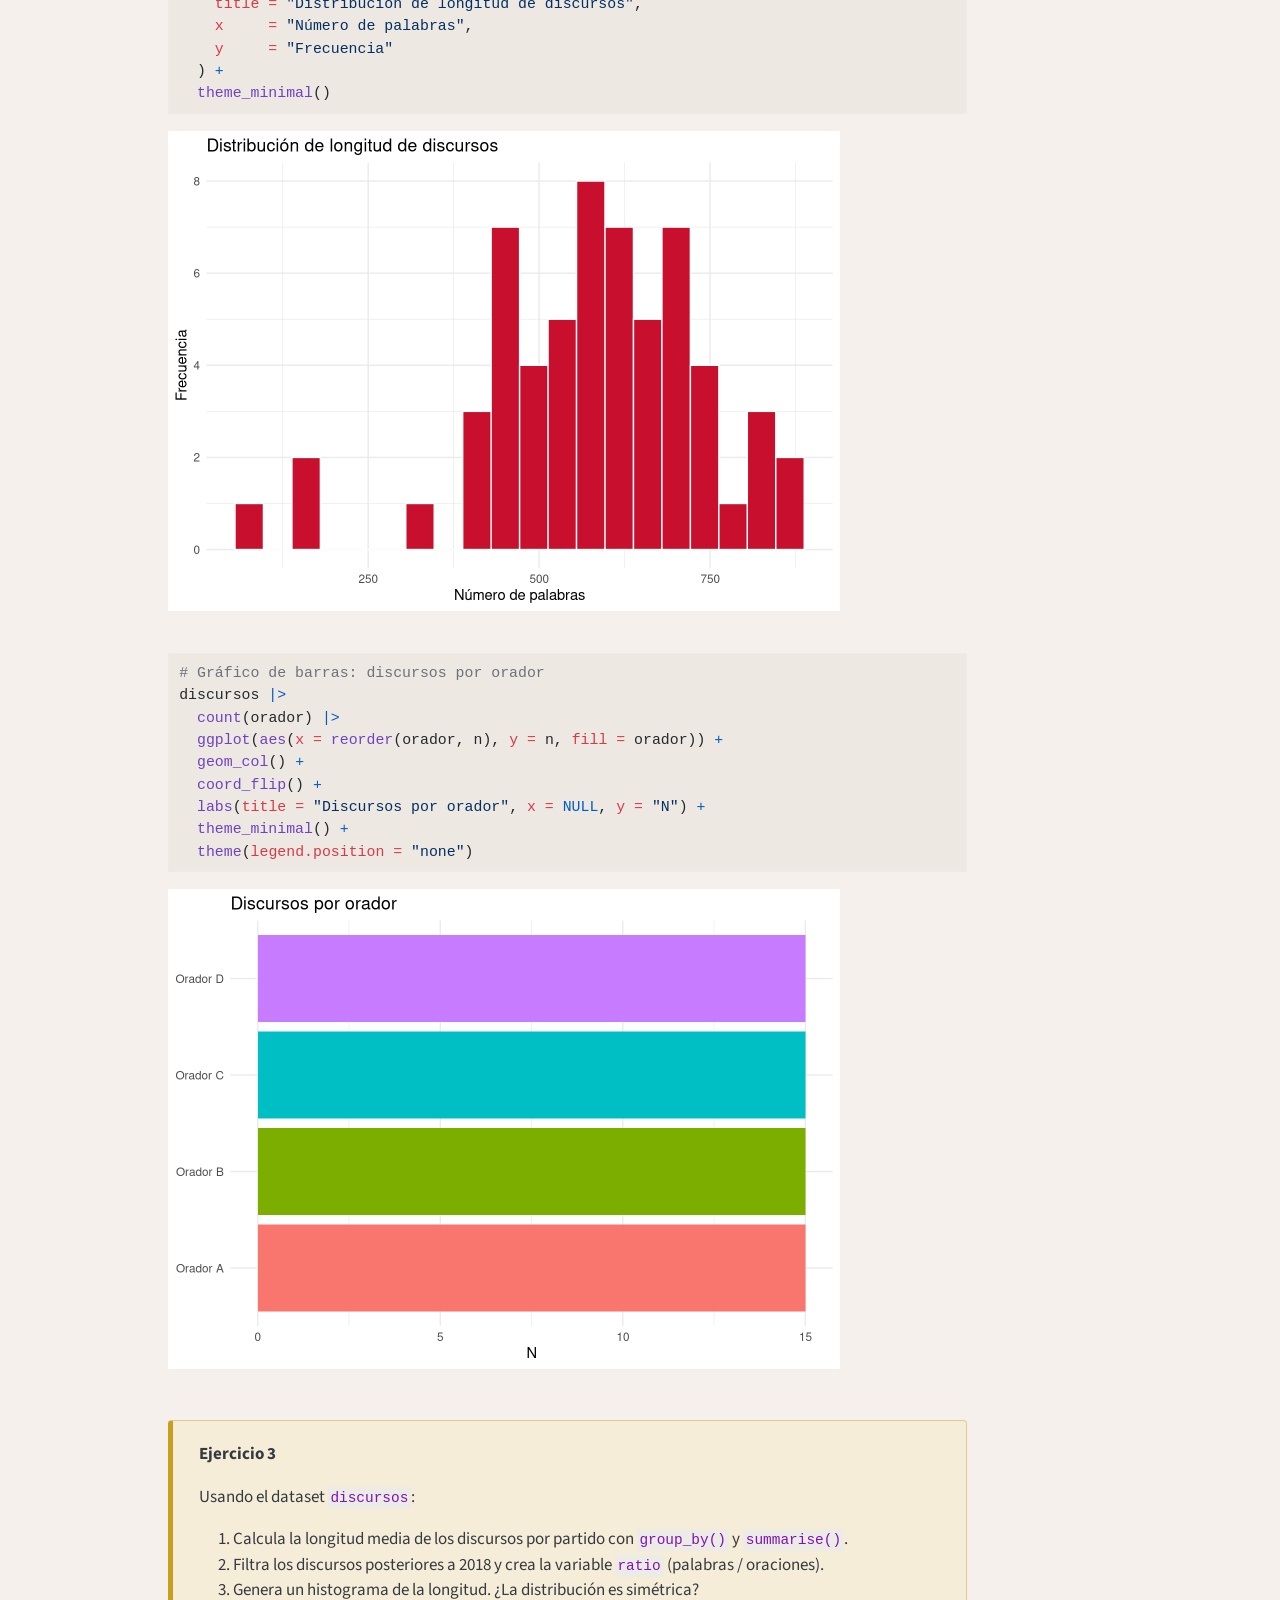
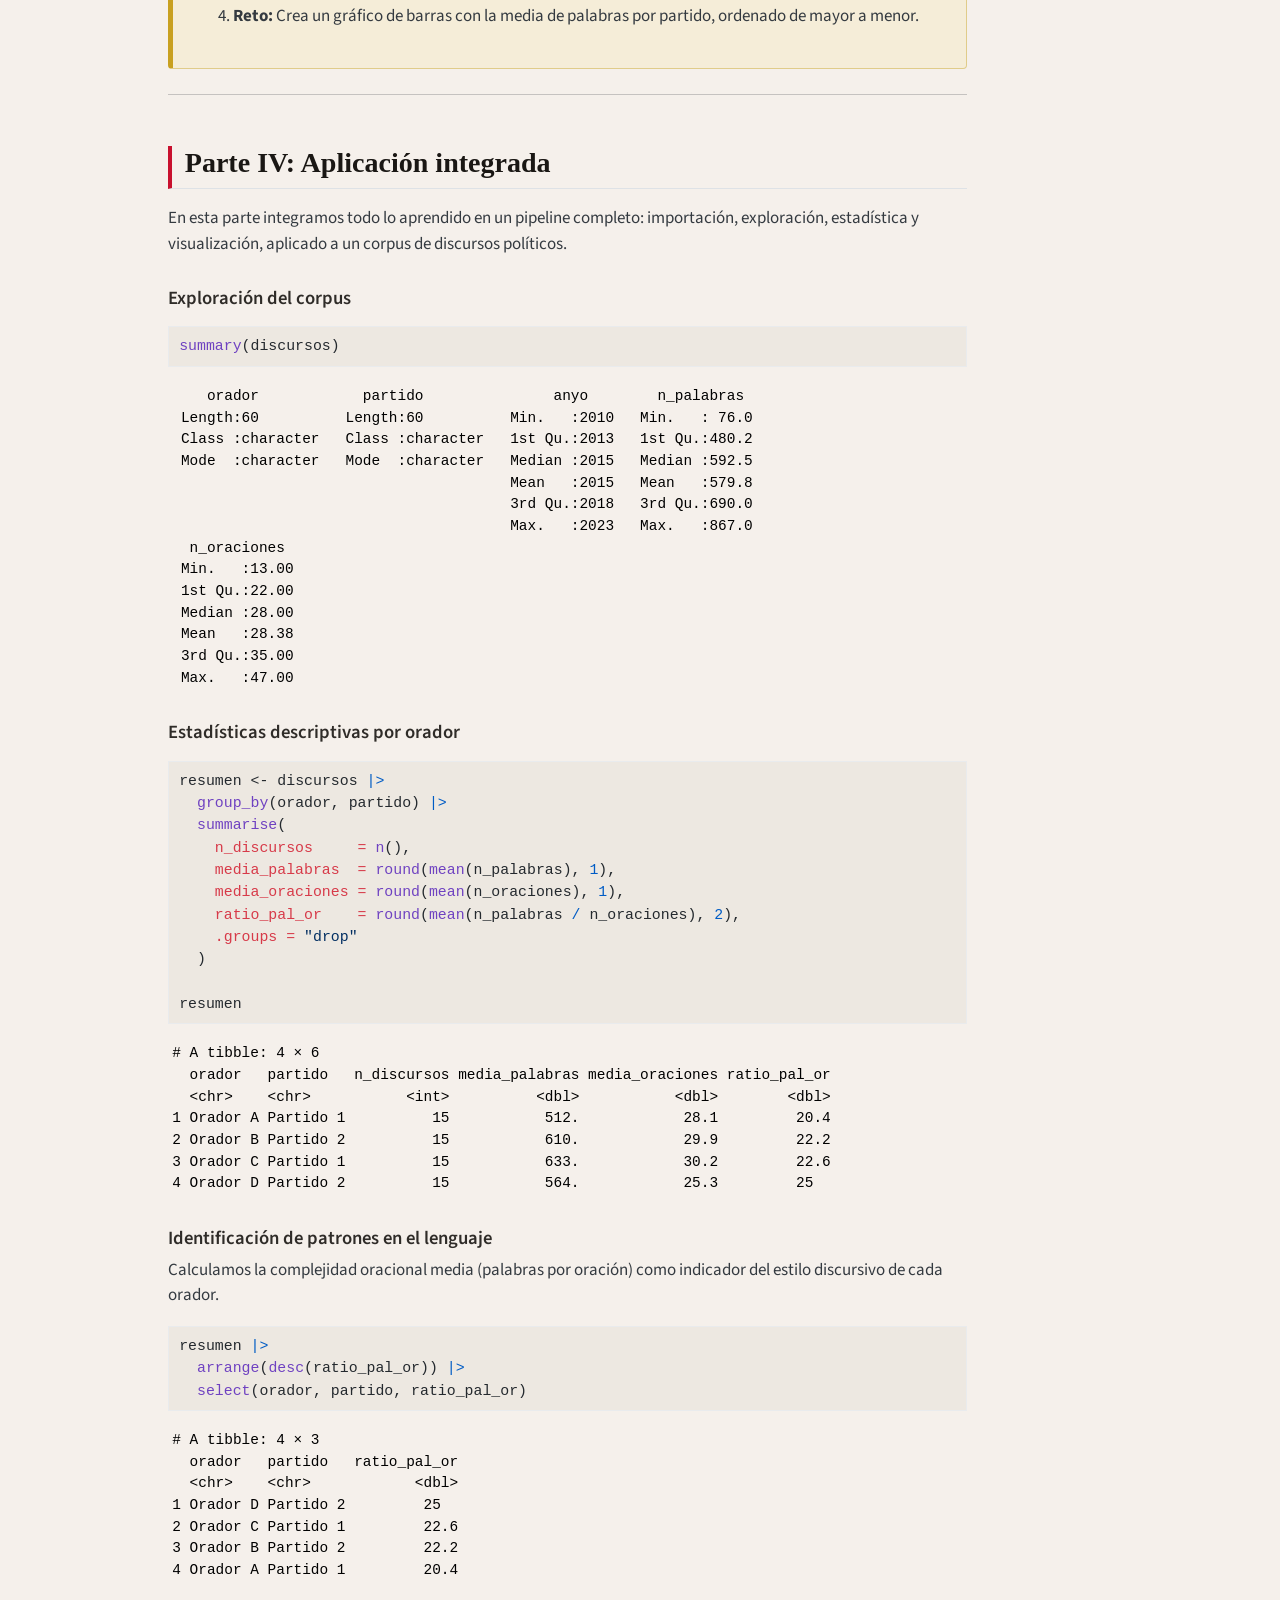
==== commit c6dfce7e: "Built site for gh-pages" ====
--- a/discursos/index.html
+++ b/discursos/index.html
@@ -7,7 +7,7 @@
 <meta name="viewport" content="width=device-width, initial-scale=1.0, user-scalable=yes">
 
 
-<title>index</title>
+<title>index – Introducción a R para Lingüistas</title>
 <style>
 /* Default styles provided by pandoc.
 ** See https://pandoc.org/MANUAL.html#variables-for-html for config info.
@@ -77,7 +77,7 @@
 <link href="../site_libs/quarto-html/quarto-syntax-highlighting-acf12a64177840b8d86f2d4f01b2e9fb.css" rel="stylesheet" id="quarto-text-highlighting-styles">
 <script src="../site_libs/bootstrap/bootstrap.min.js"></script>
 <link href="../site_libs/bootstrap/bootstrap-icons.css" rel="stylesheet">
-<link href="../site_libs/bootstrap/bootstrap-ebfd257c668174c0c0becc64e2247a21.min.css" rel="stylesheet" append-hash="true" id="quarto-bootstrap" data-mode="light">
+<link href="../site_libs/bootstrap/bootstrap-b685fecc91a1dfb24ff056a1bcdbeb93.min.css" rel="stylesheet" append-hash="true" id="quarto-bootstrap" data-mode="light">
 <script id="quarto-search-options" type="application/json">{
   "location": "navbar",
   "copy-button": false,
@@ -117,6 +117,11 @@
   <header id="quarto-header" class="headroom fixed-top">
     <nav class="navbar navbar-expand-lg " data-bs-theme="dark">
       <div class="navbar-container container-fluid">
+      <div class="navbar-brand-container mx-auto">
+    <a class="navbar-brand" href="../index.html">
+    <span class="navbar-title">Introducción a R para Lingüistas</span>
+    </a>
+  </div>
             <div id="quarto-search" class="" title="Search"></div>
           <button class="navbar-toggler" type="button" data-bs-toggle="collapse" data-bs-target="#navbarCollapse" aria-controls="navbarCollapse" role="menu" aria-expanded="false" aria-label="Toggle navigation" onclick="if (window.quartoToggleHeadroom) { window.quartoToggleHeadroom(); }">
   <span class="navbar-toggler-icon"></span>
@@ -126,11 +131,6 @@
   <li class="nav-item">
     <a class="nav-link" href="https://www.unav.edu"> 
 <span class="menu-text">Universidad de Navarra</span></a>
-  </li>  
-  <li class="nav-item compact">
-    <a class="nav-link" href="../search.html"> <i class="bi bi-search" role="img">
-</i> 
-<span class="menu-text"></span></a>
   </li>  
 </ul>
           </div> <!-- /navcollapse -->
--- a/styles.css
+++ b/styles.css
@@ -24,6 +24,11 @@
 .navbar-brand {
   color: white !important;
   font-family: Georgia, serif;
+}
+
+/* Ocultar el texto del título en el navbar, mantener solo el logo */
+.navbar-brand span.navbar-title {
+  display: none;
 }
 
 .navbar-nav .nav-link {
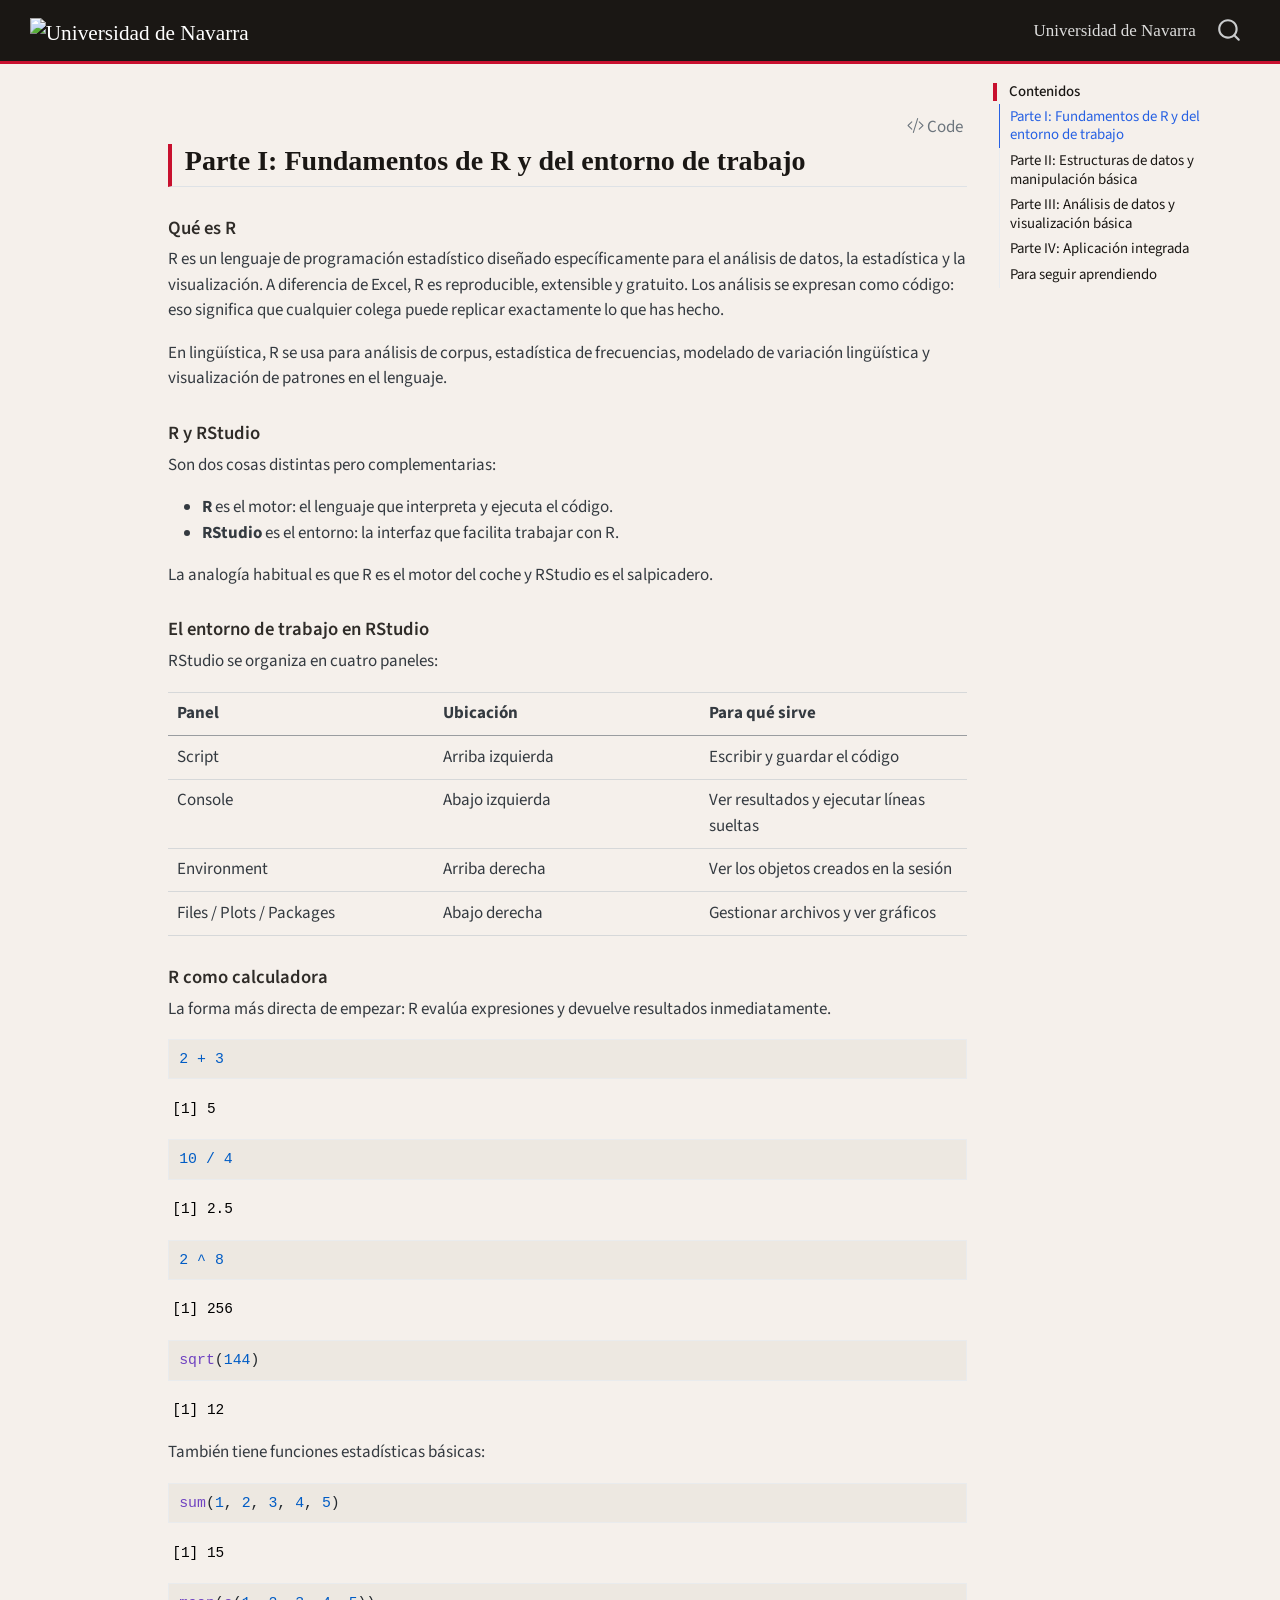
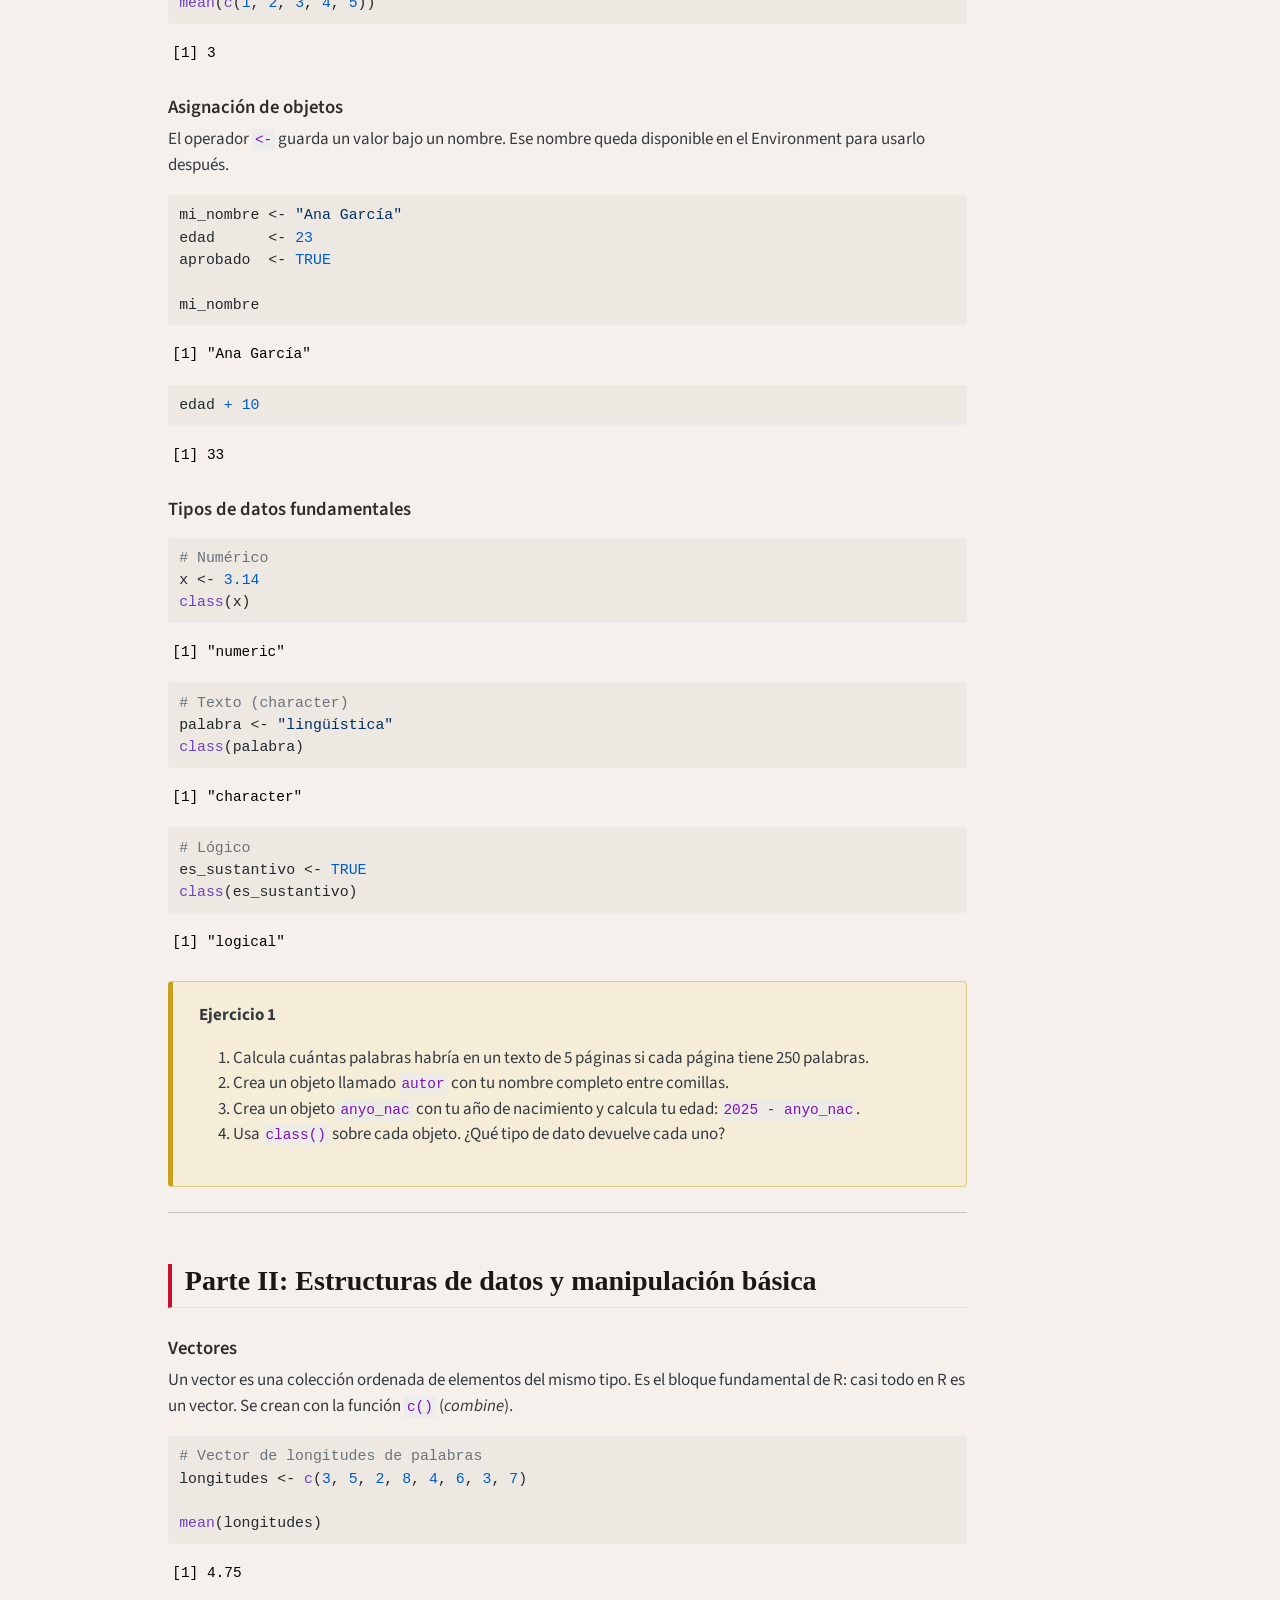
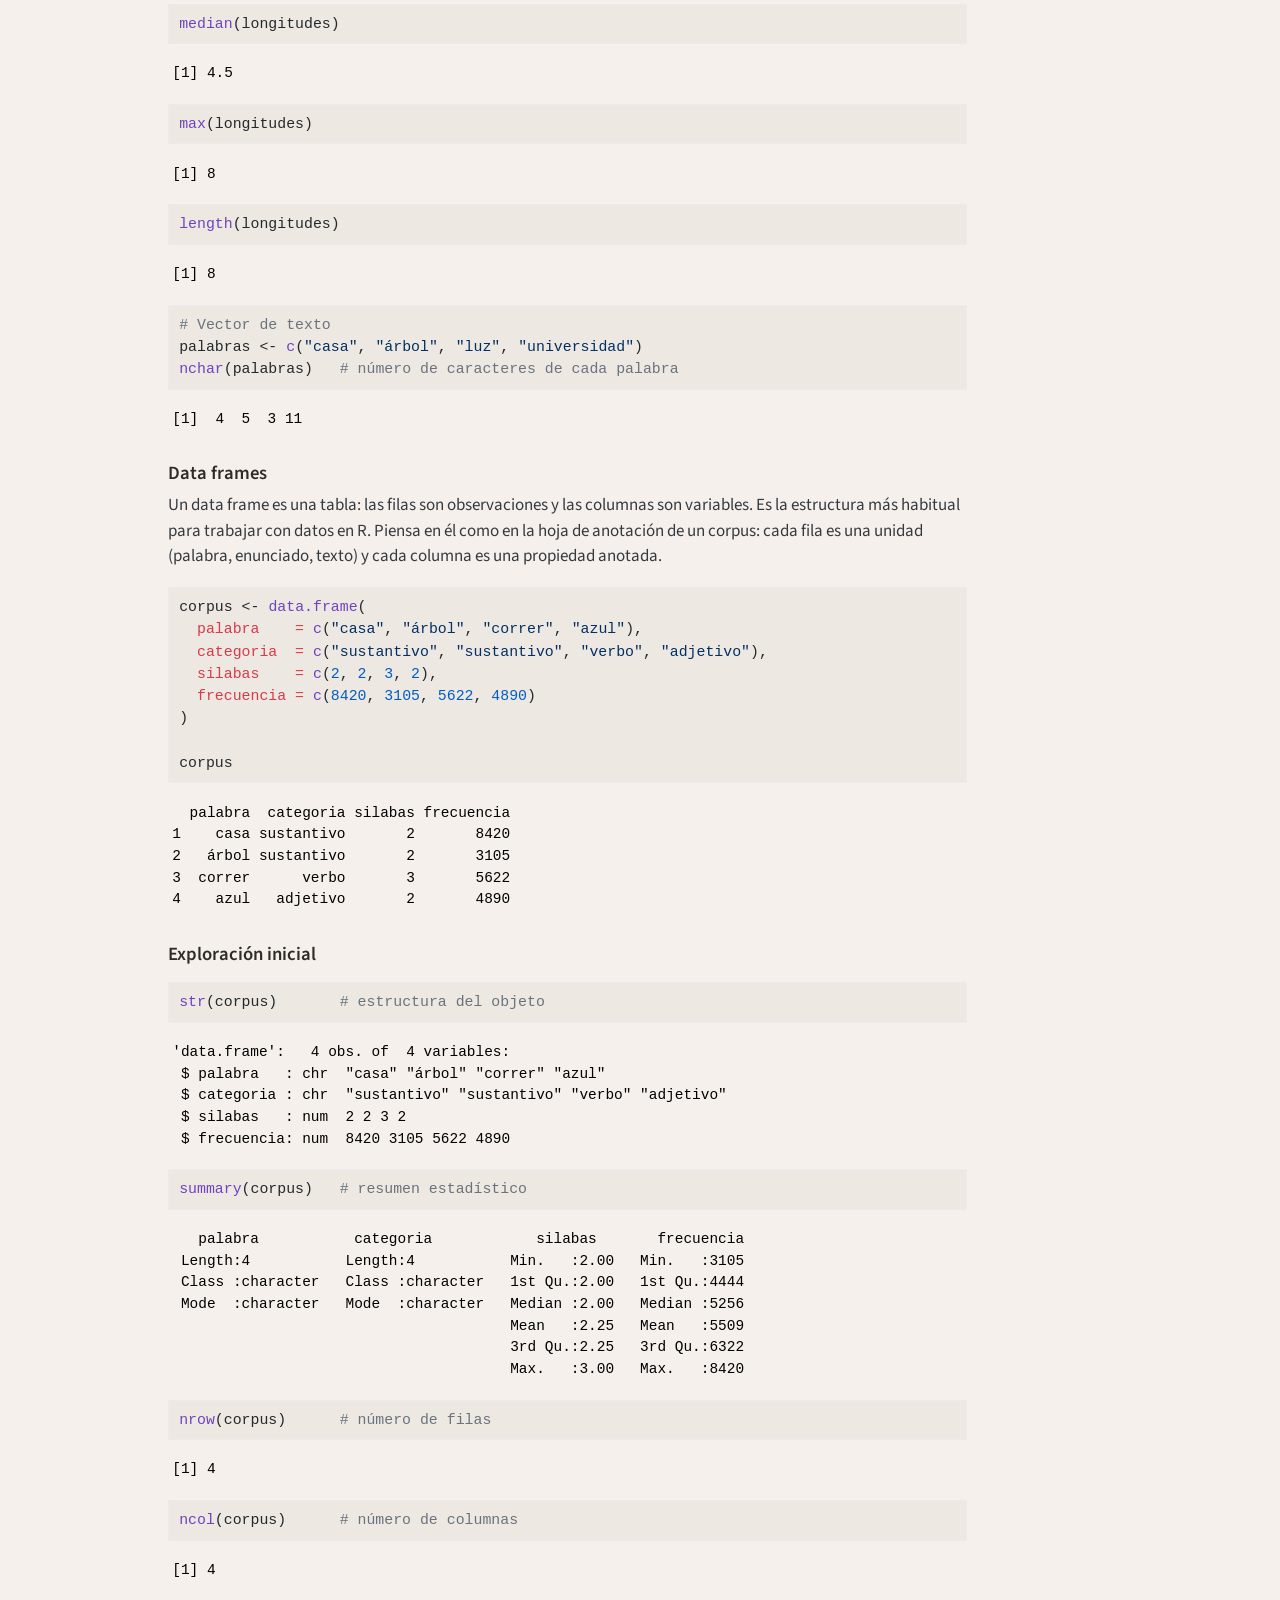
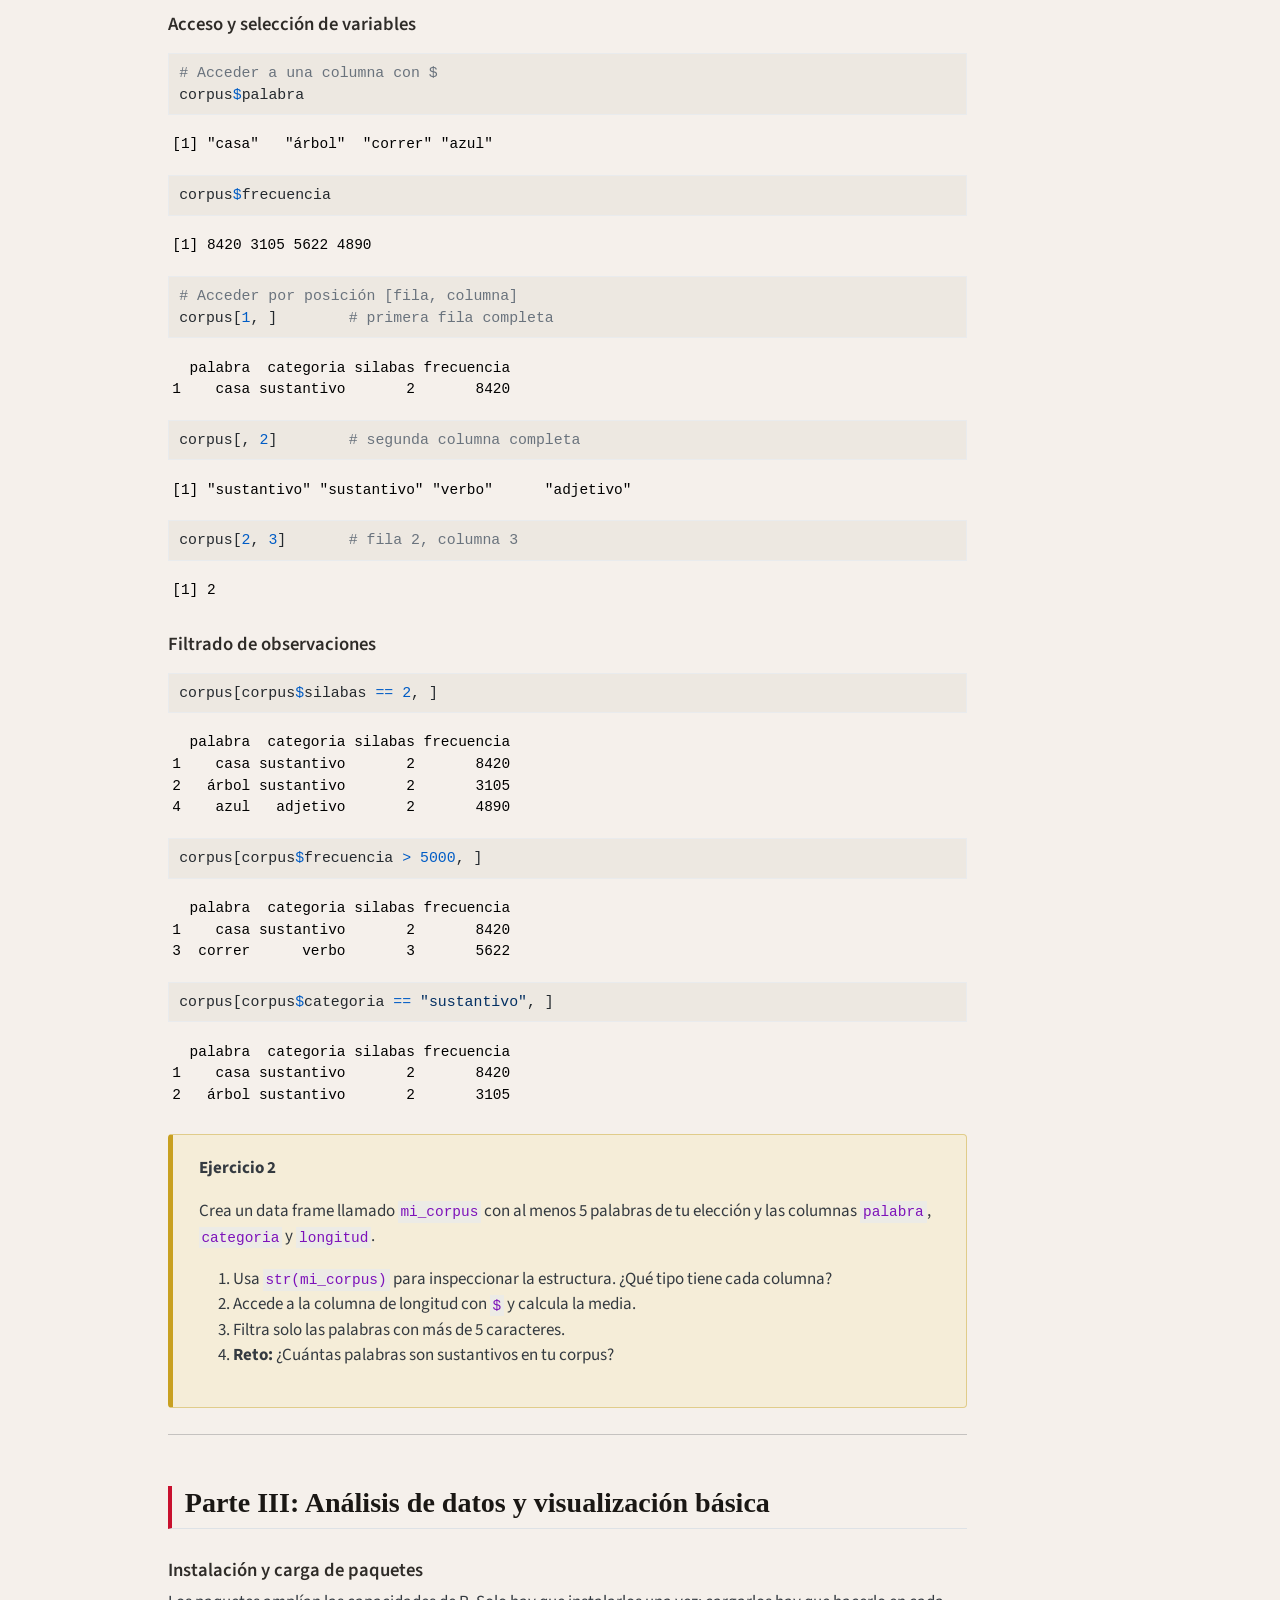
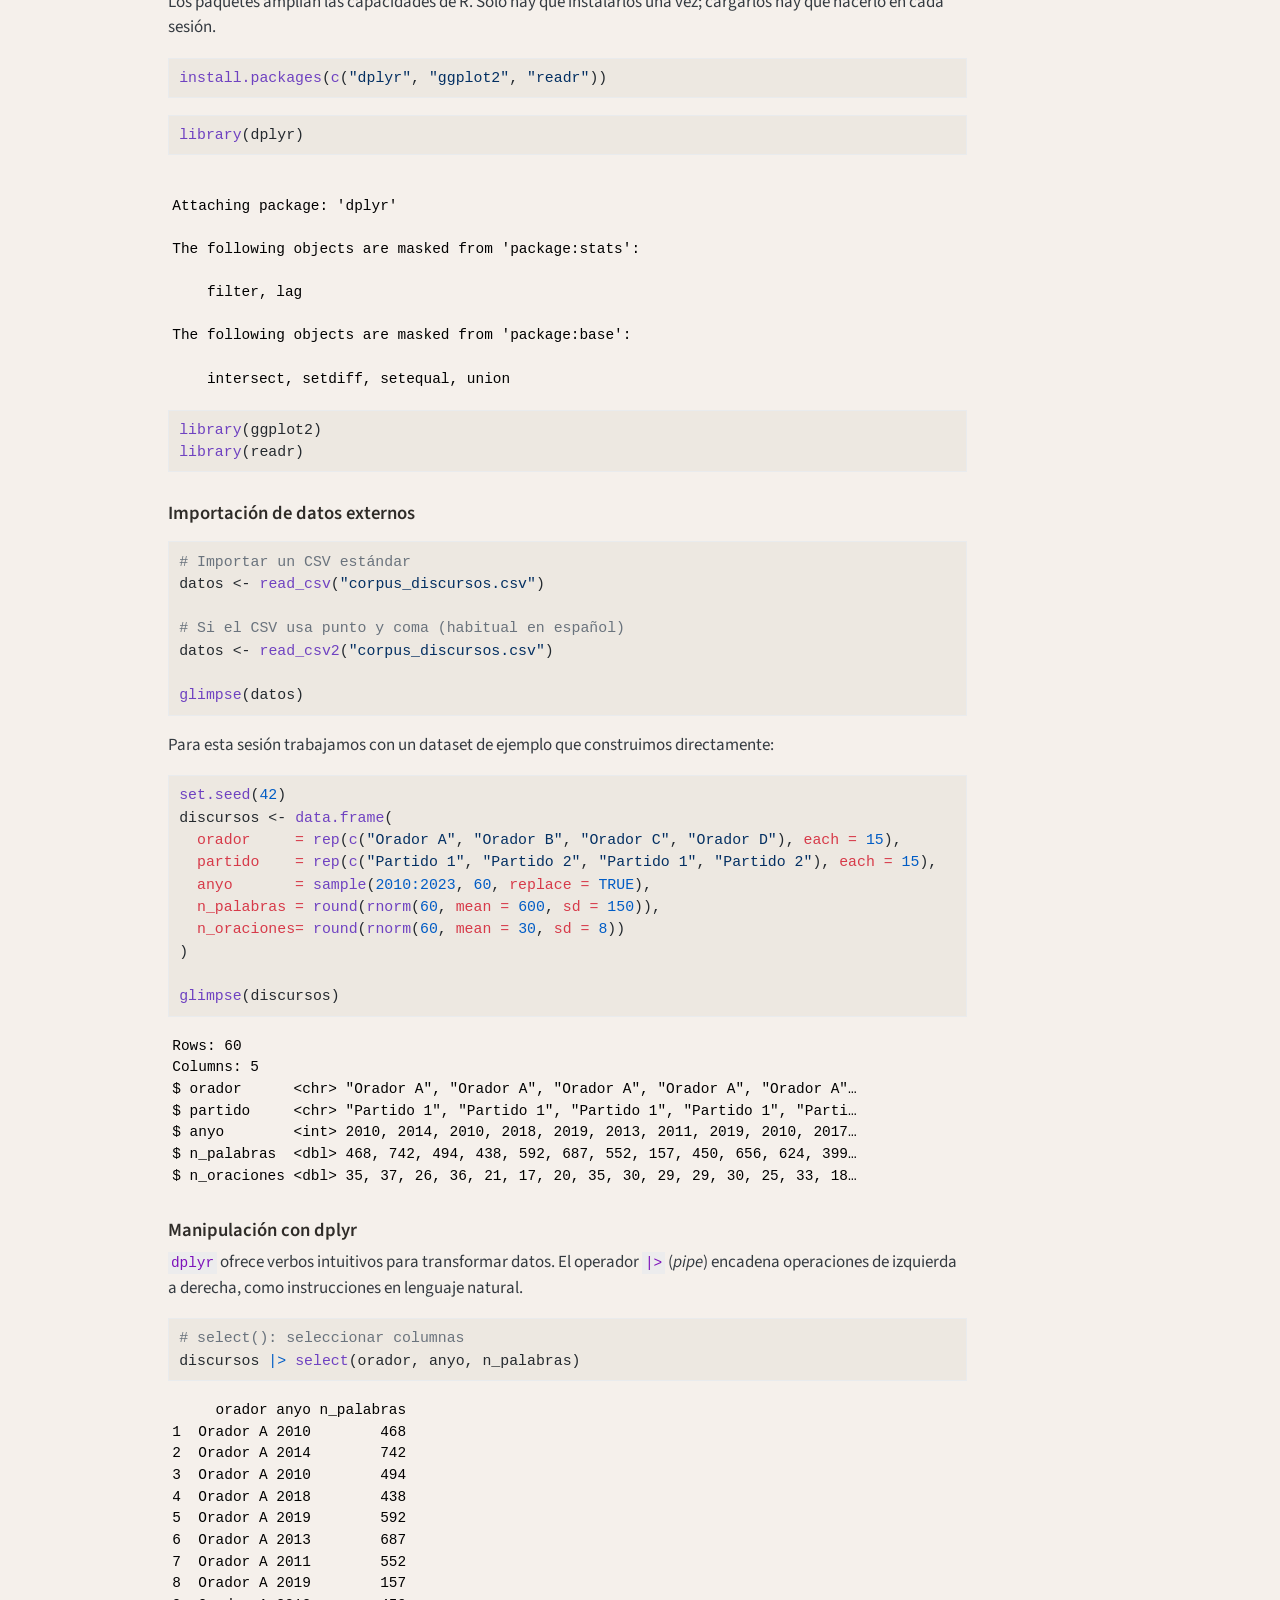
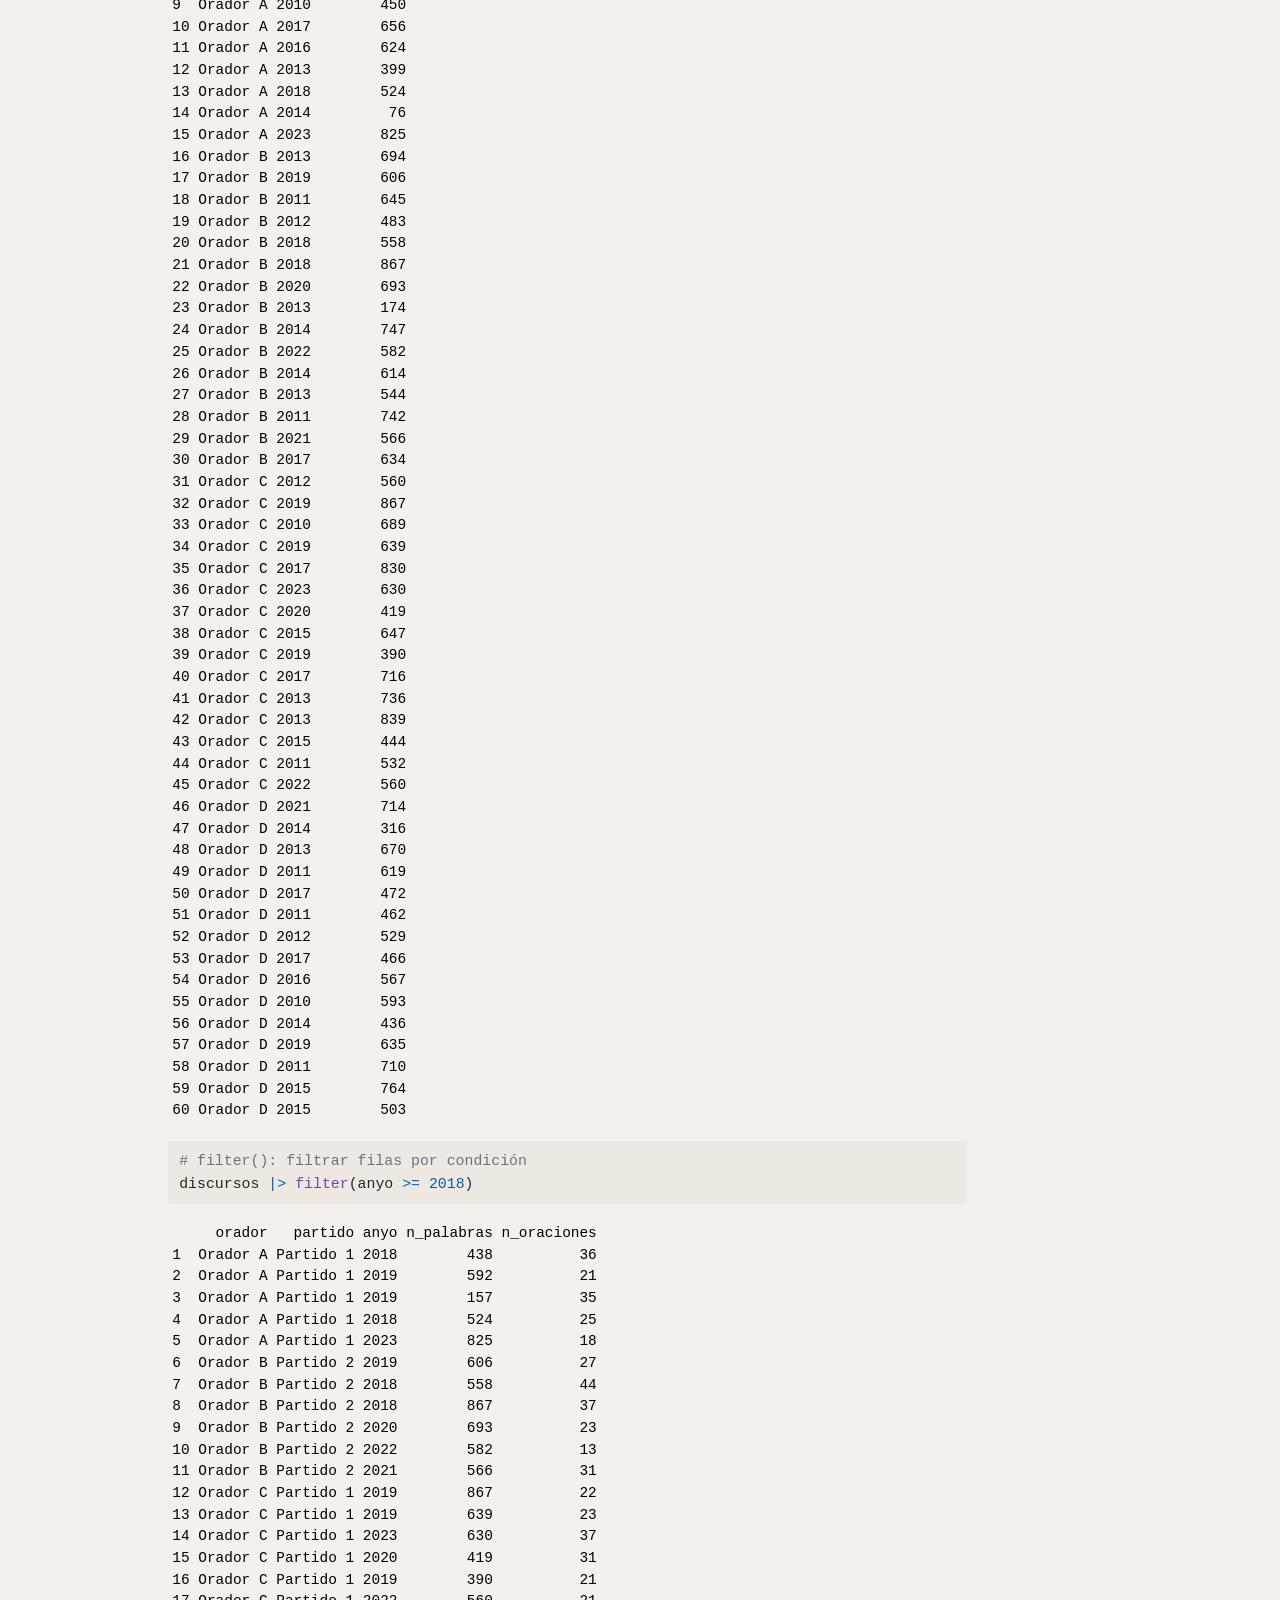
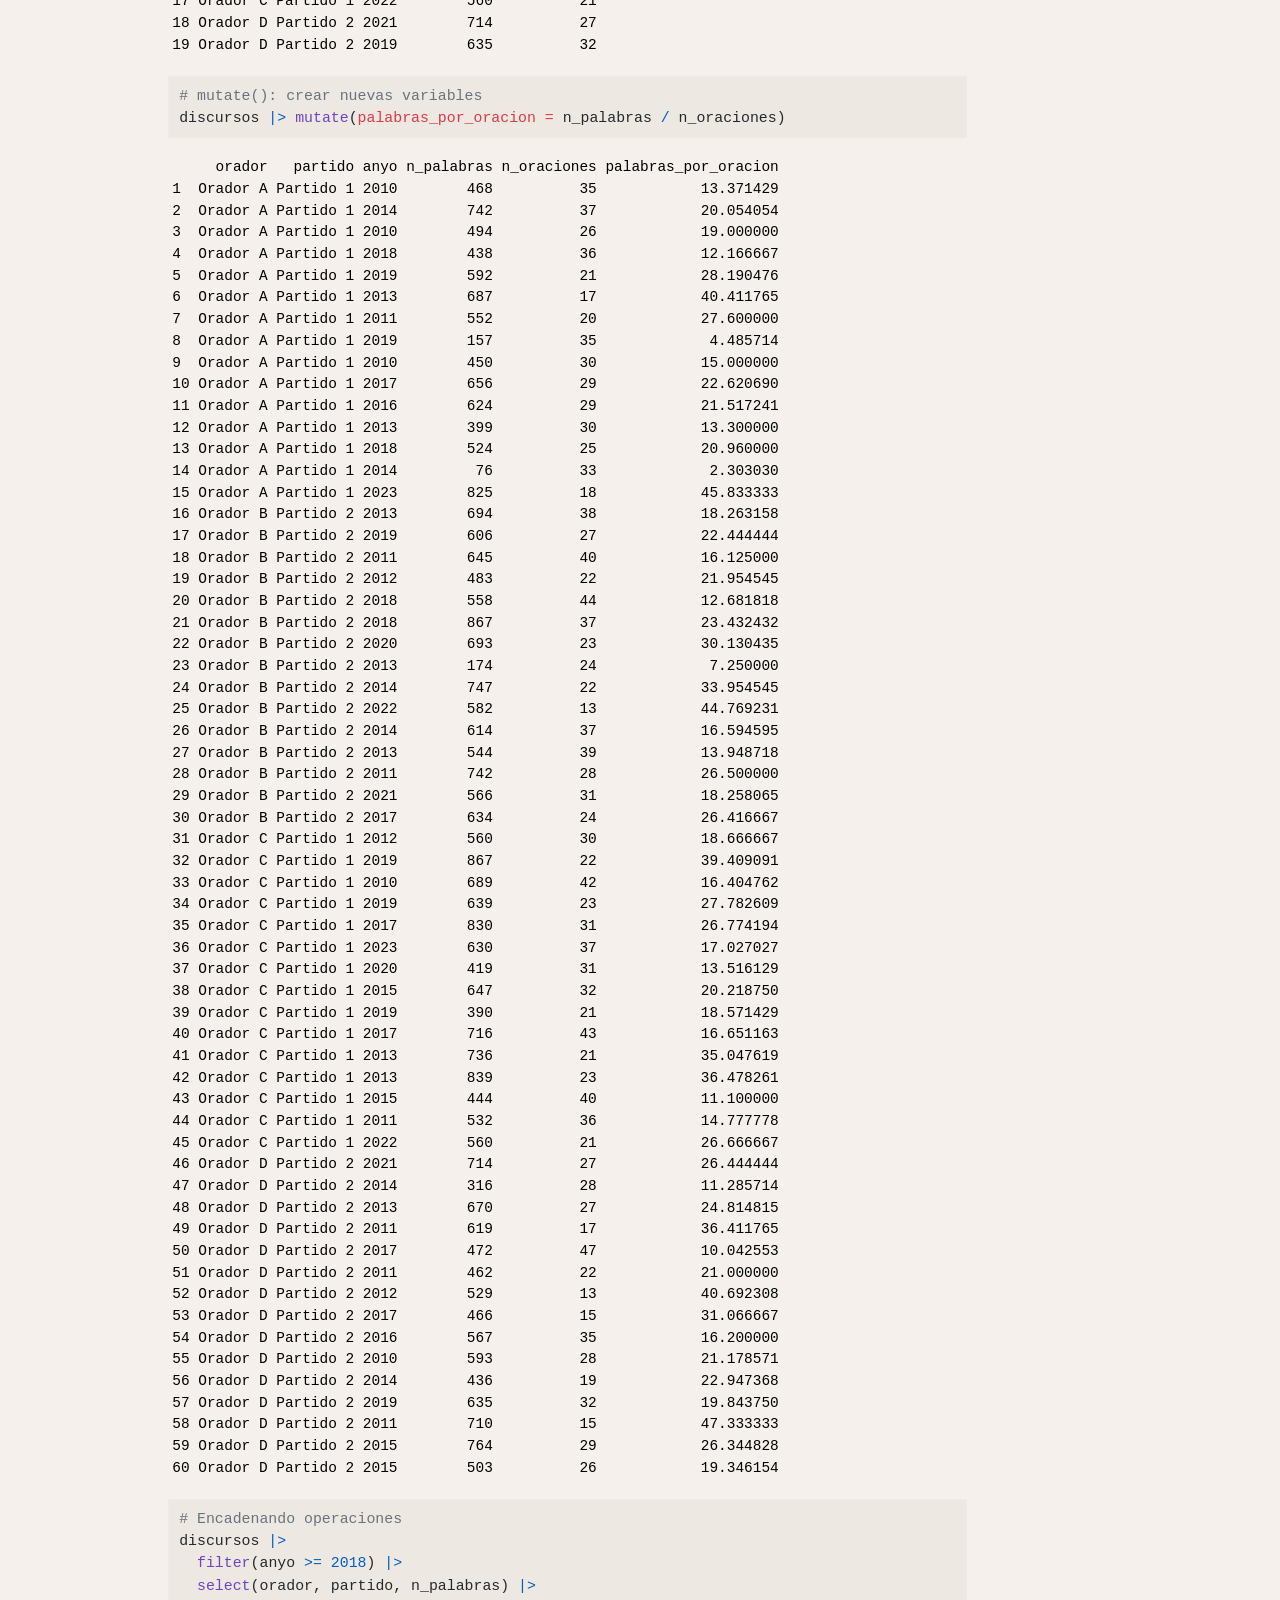
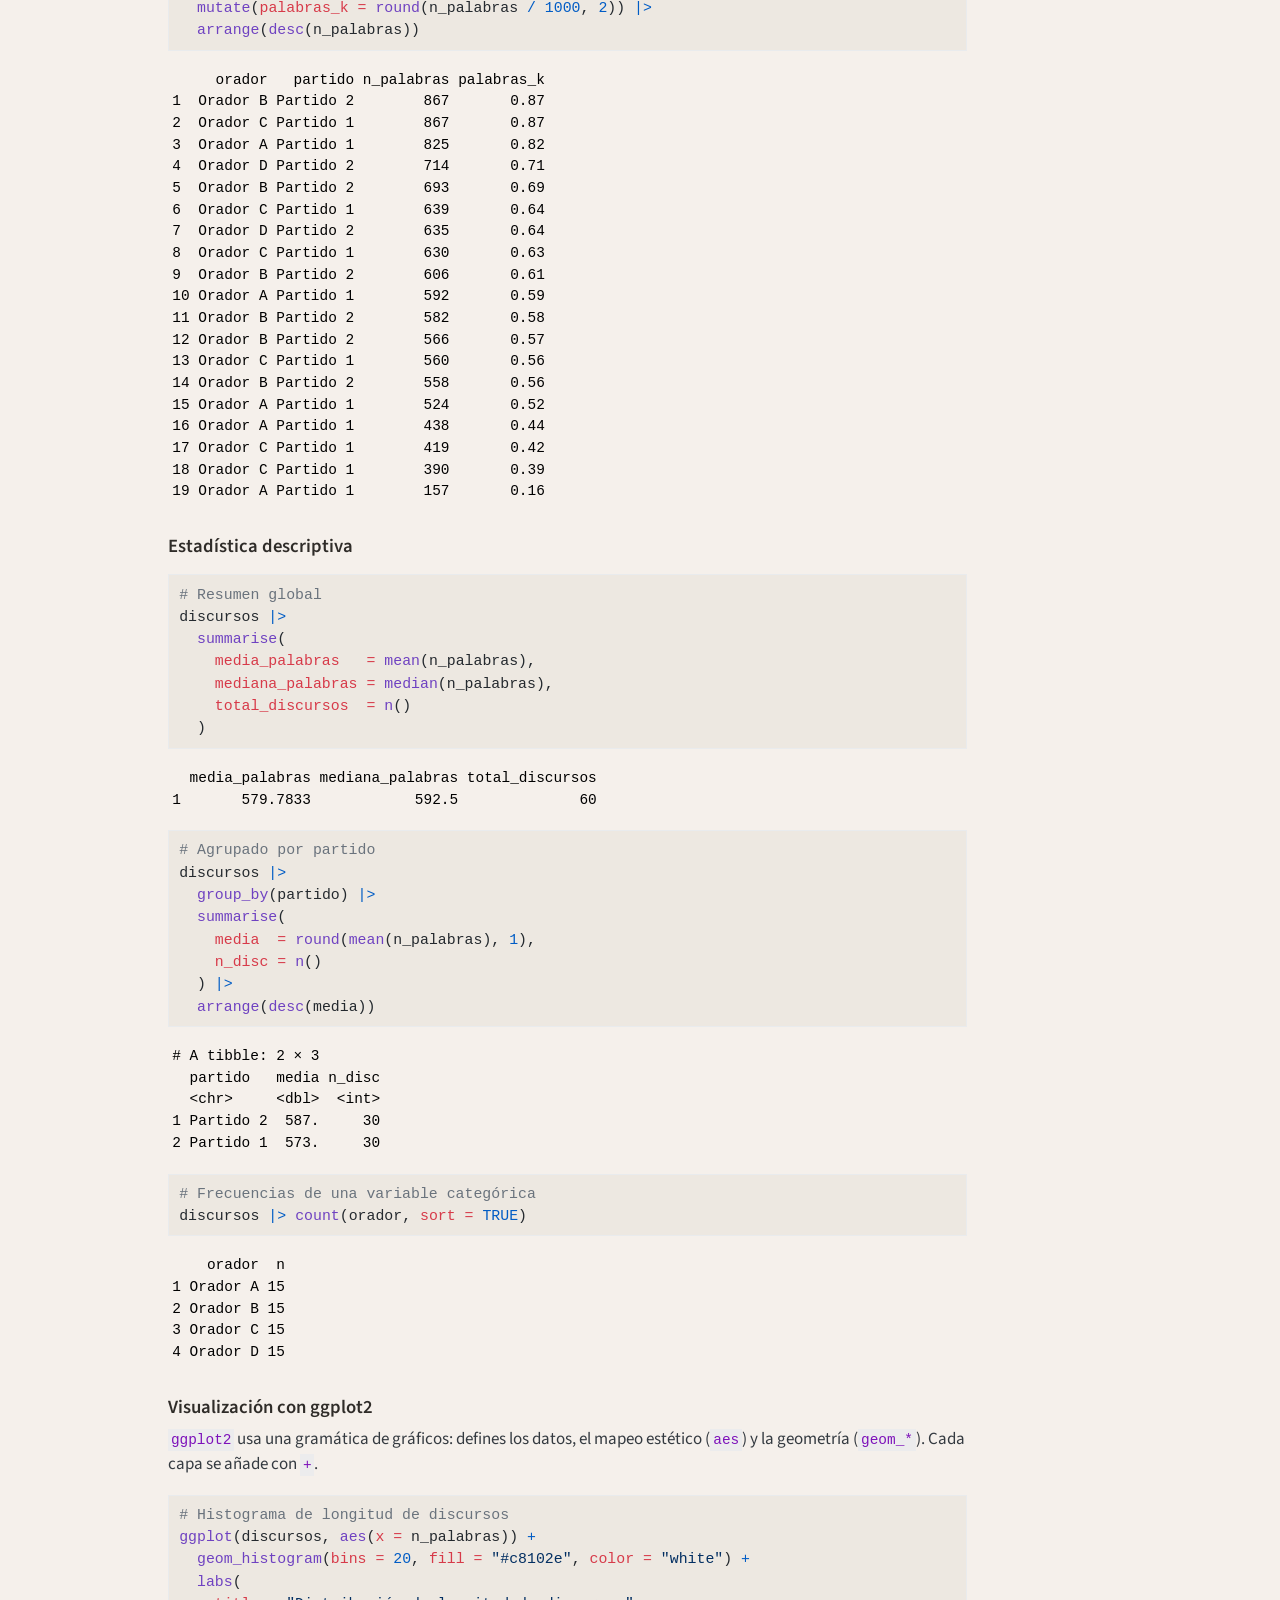
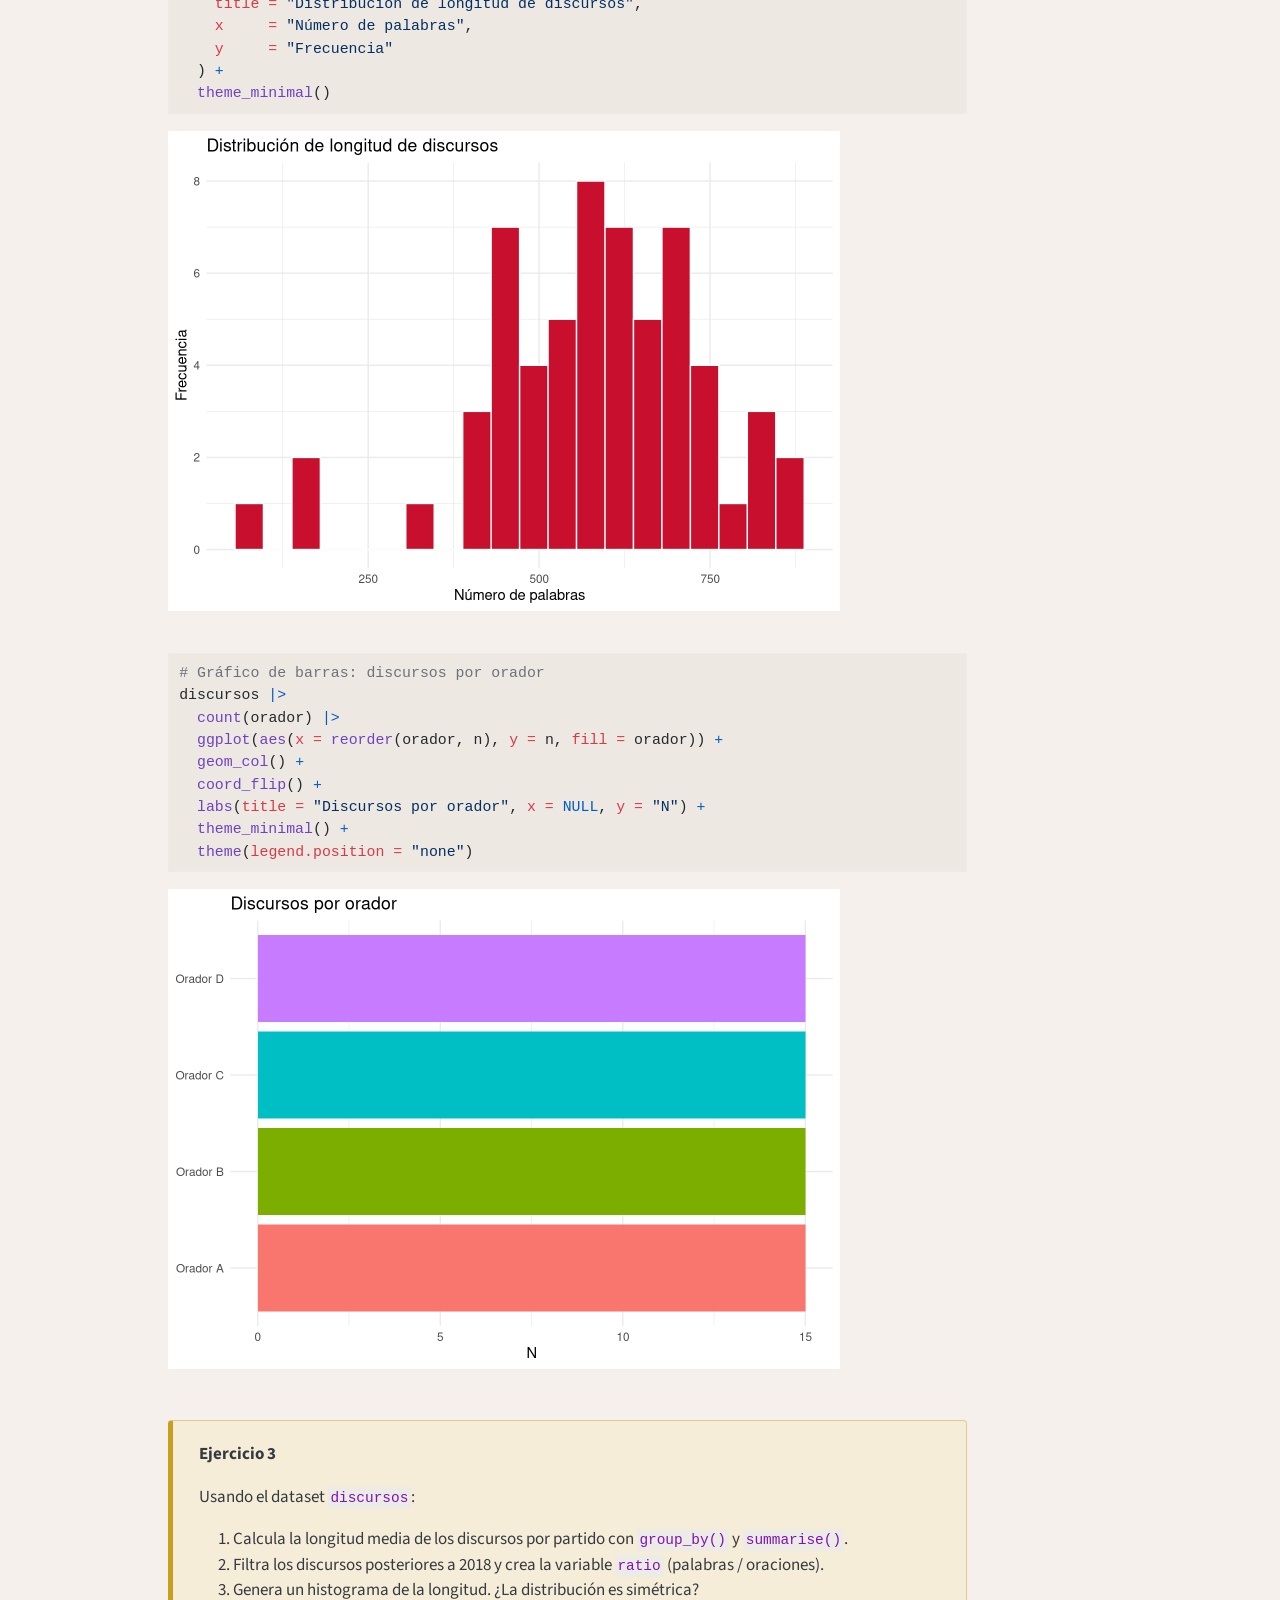
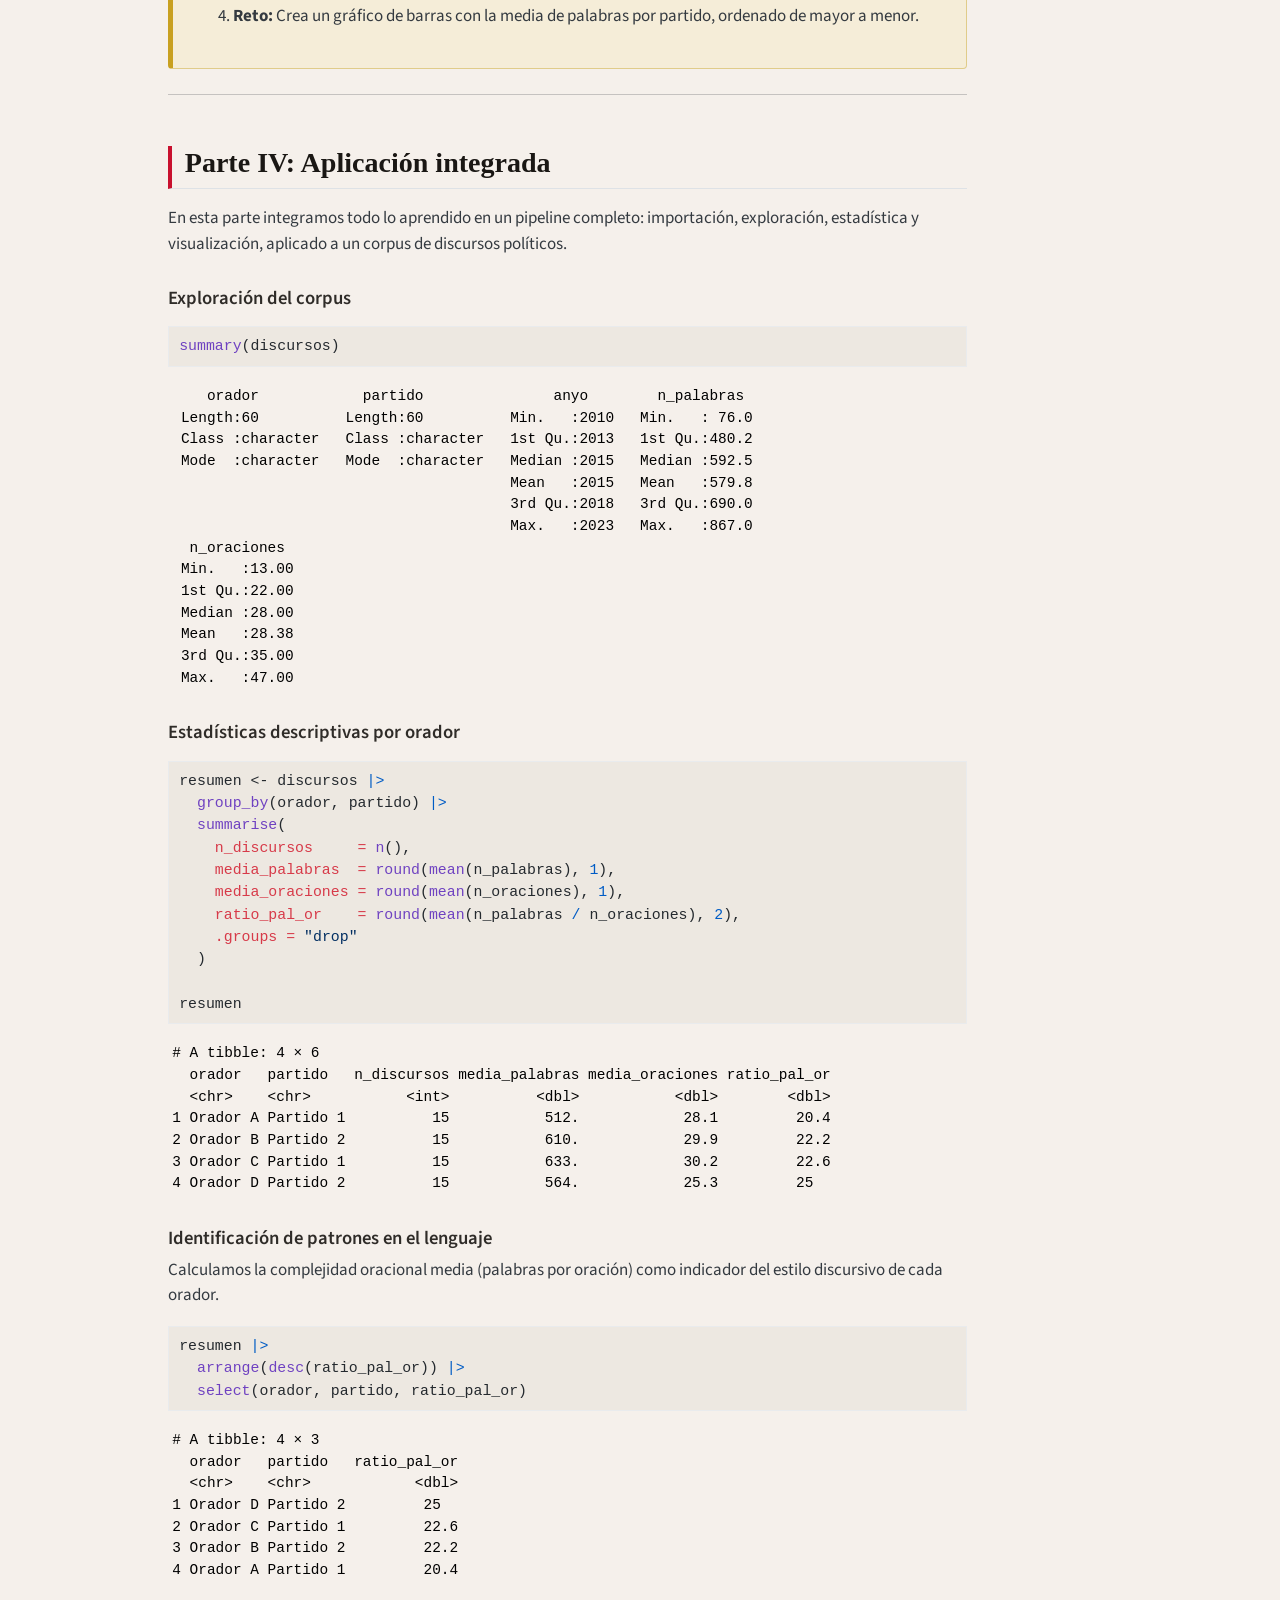
==== commit 4e92ddef: "Built site for gh-pages" ====
--- a/discursos/index.html
+++ b/discursos/index.html
@@ -77,7 +77,7 @@
 <link href="../site_libs/quarto-html/quarto-syntax-highlighting-acf12a64177840b8d86f2d4f01b2e9fb.css" rel="stylesheet" id="quarto-text-highlighting-styles">
 <script src="../site_libs/bootstrap/bootstrap.min.js"></script>
 <link href="../site_libs/bootstrap/bootstrap-icons.css" rel="stylesheet">
-<link href="../site_libs/bootstrap/bootstrap-b685fecc91a1dfb24ff056a1bcdbeb93.min.css" rel="stylesheet" append-hash="true" id="quarto-bootstrap" data-mode="light">
+<link href="../site_libs/bootstrap/bootstrap-ebfd257c668174c0c0becc64e2247a21.min.css" rel="stylesheet" append-hash="true" id="quarto-bootstrap" data-mode="light">
 <script id="quarto-search-options" type="application/json">{
   "location": "navbar",
   "copy-button": false,
@@ -118,6 +118,10 @@
     <nav class="navbar navbar-expand-lg " data-bs-theme="dark">
       <div class="navbar-container container-fluid">
       <div class="navbar-brand-container mx-auto">
+    <a href="../index.html" class="navbar-brand navbar-brand-logo">
+    <img src="https://www.unav.edu/documents/10162/30622995/Marca+Universidad+de+Navarra_200__white.png/75601112-72f9-4940-a060-0a15ab28a11c?t=1635332708035" alt="Universidad de Navarra" class="navbar-logo light-content">
+    <img src="https://www.unav.edu/documents/10162/30622995/Marca+Universidad+de+Navarra_200__white.png/75601112-72f9-4940-a060-0a15ab28a11c?t=1635332708035" alt="Universidad de Navarra" class="navbar-logo dark-content">
+    </a>
     <a class="navbar-brand" href="../index.html">
     <span class="navbar-title">Introducción a R para Lingüistas</span>
     </a>
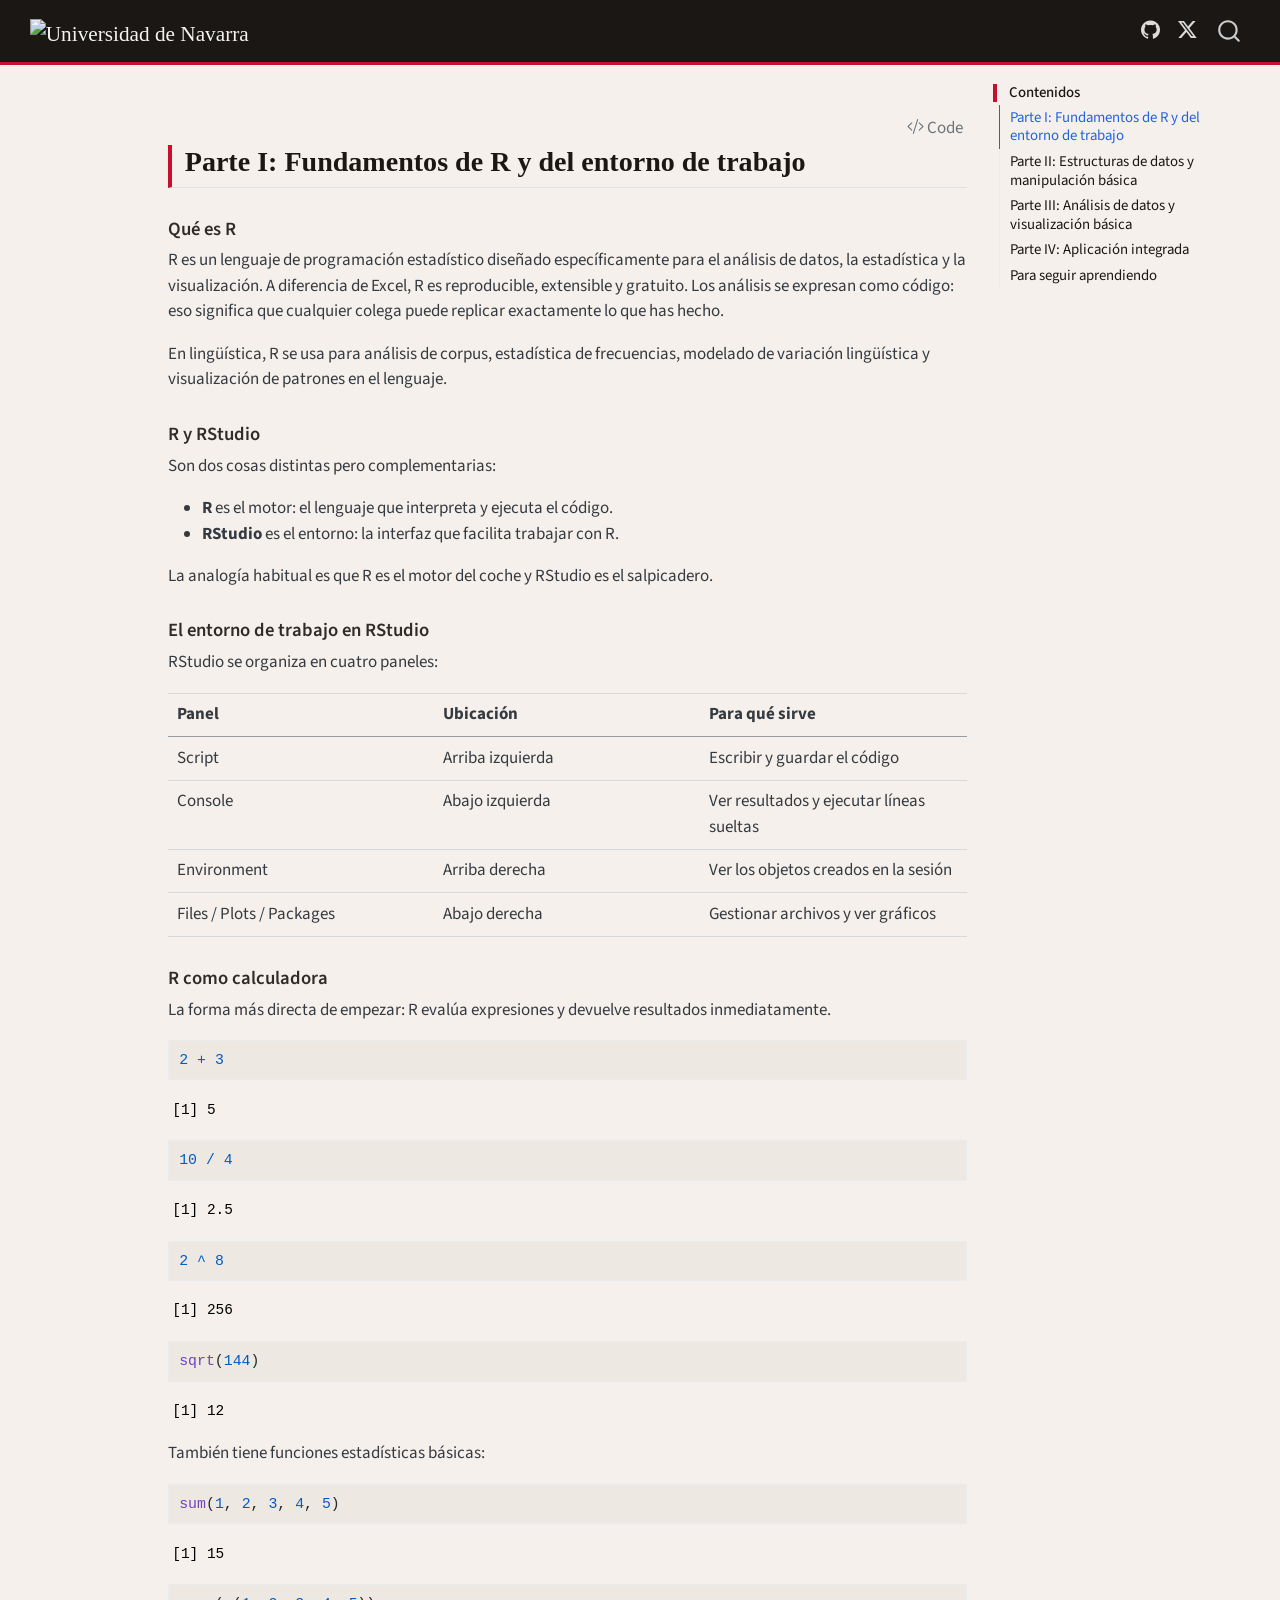
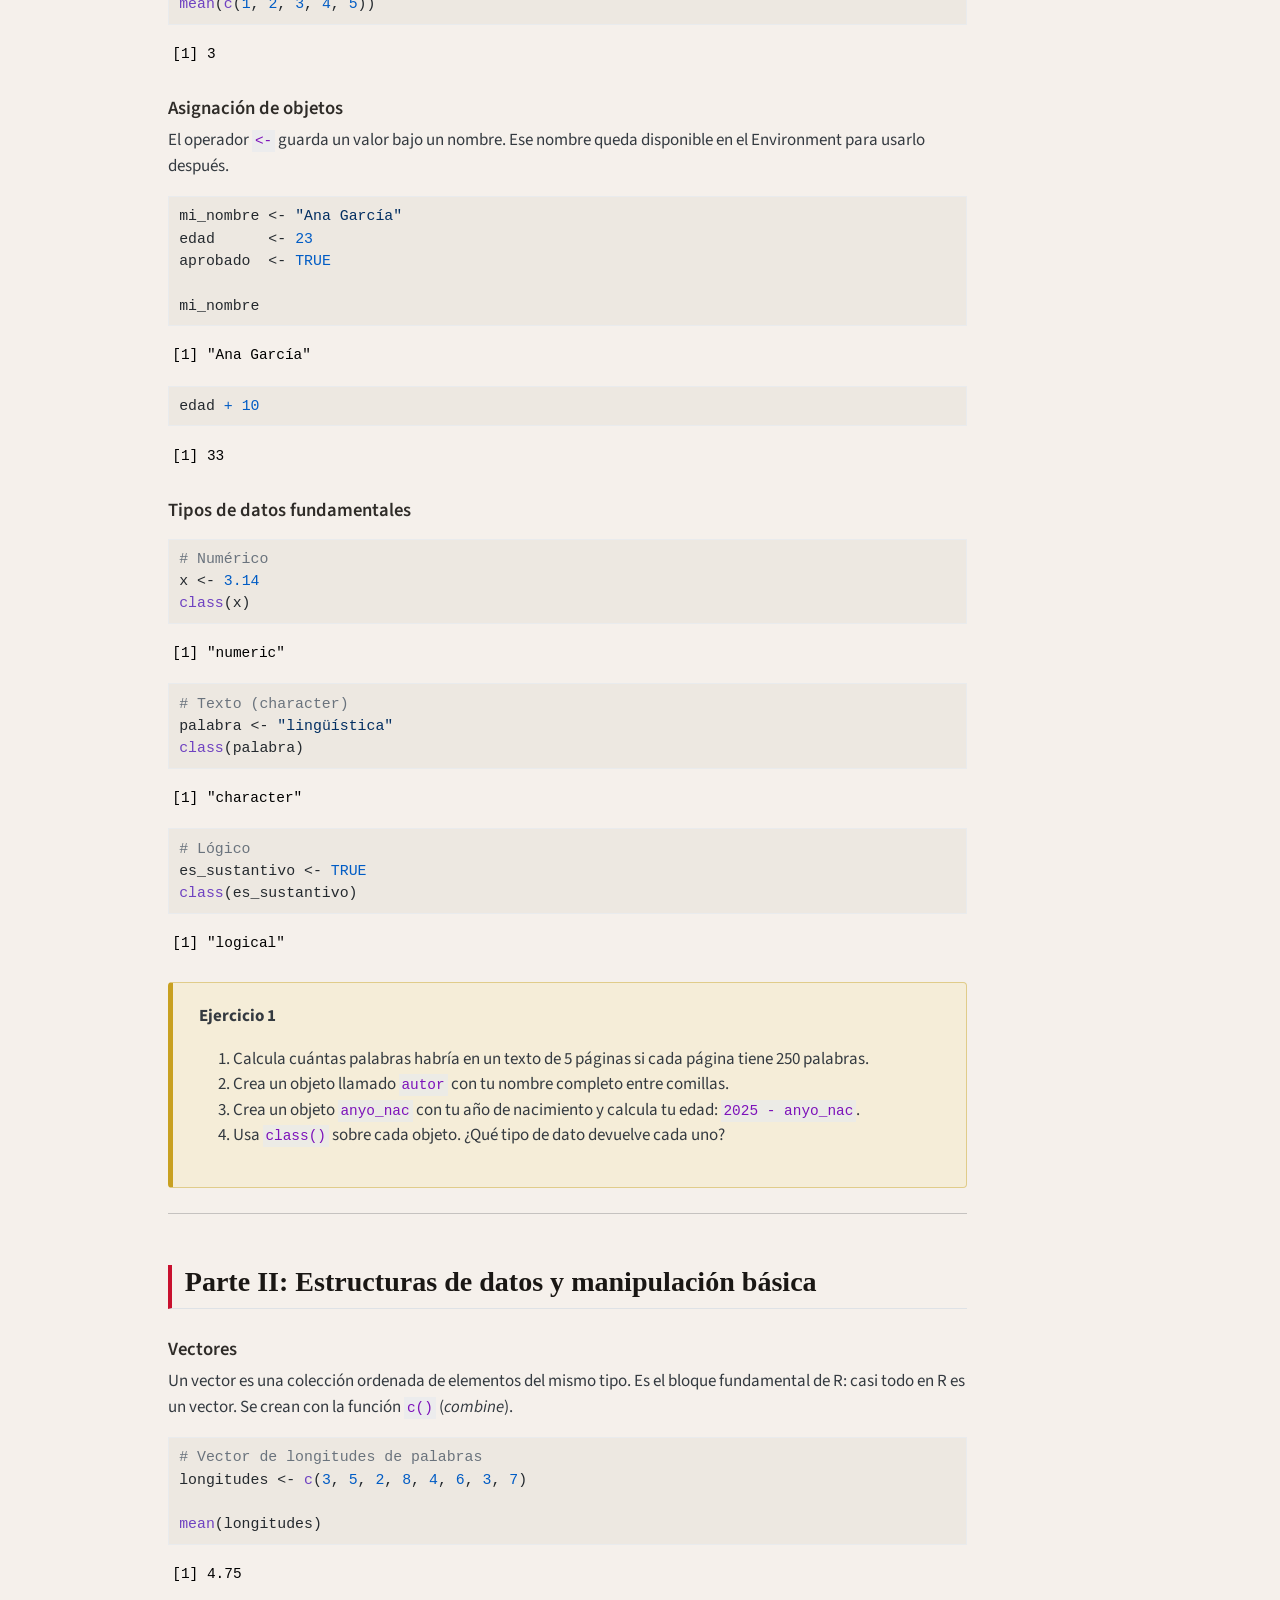
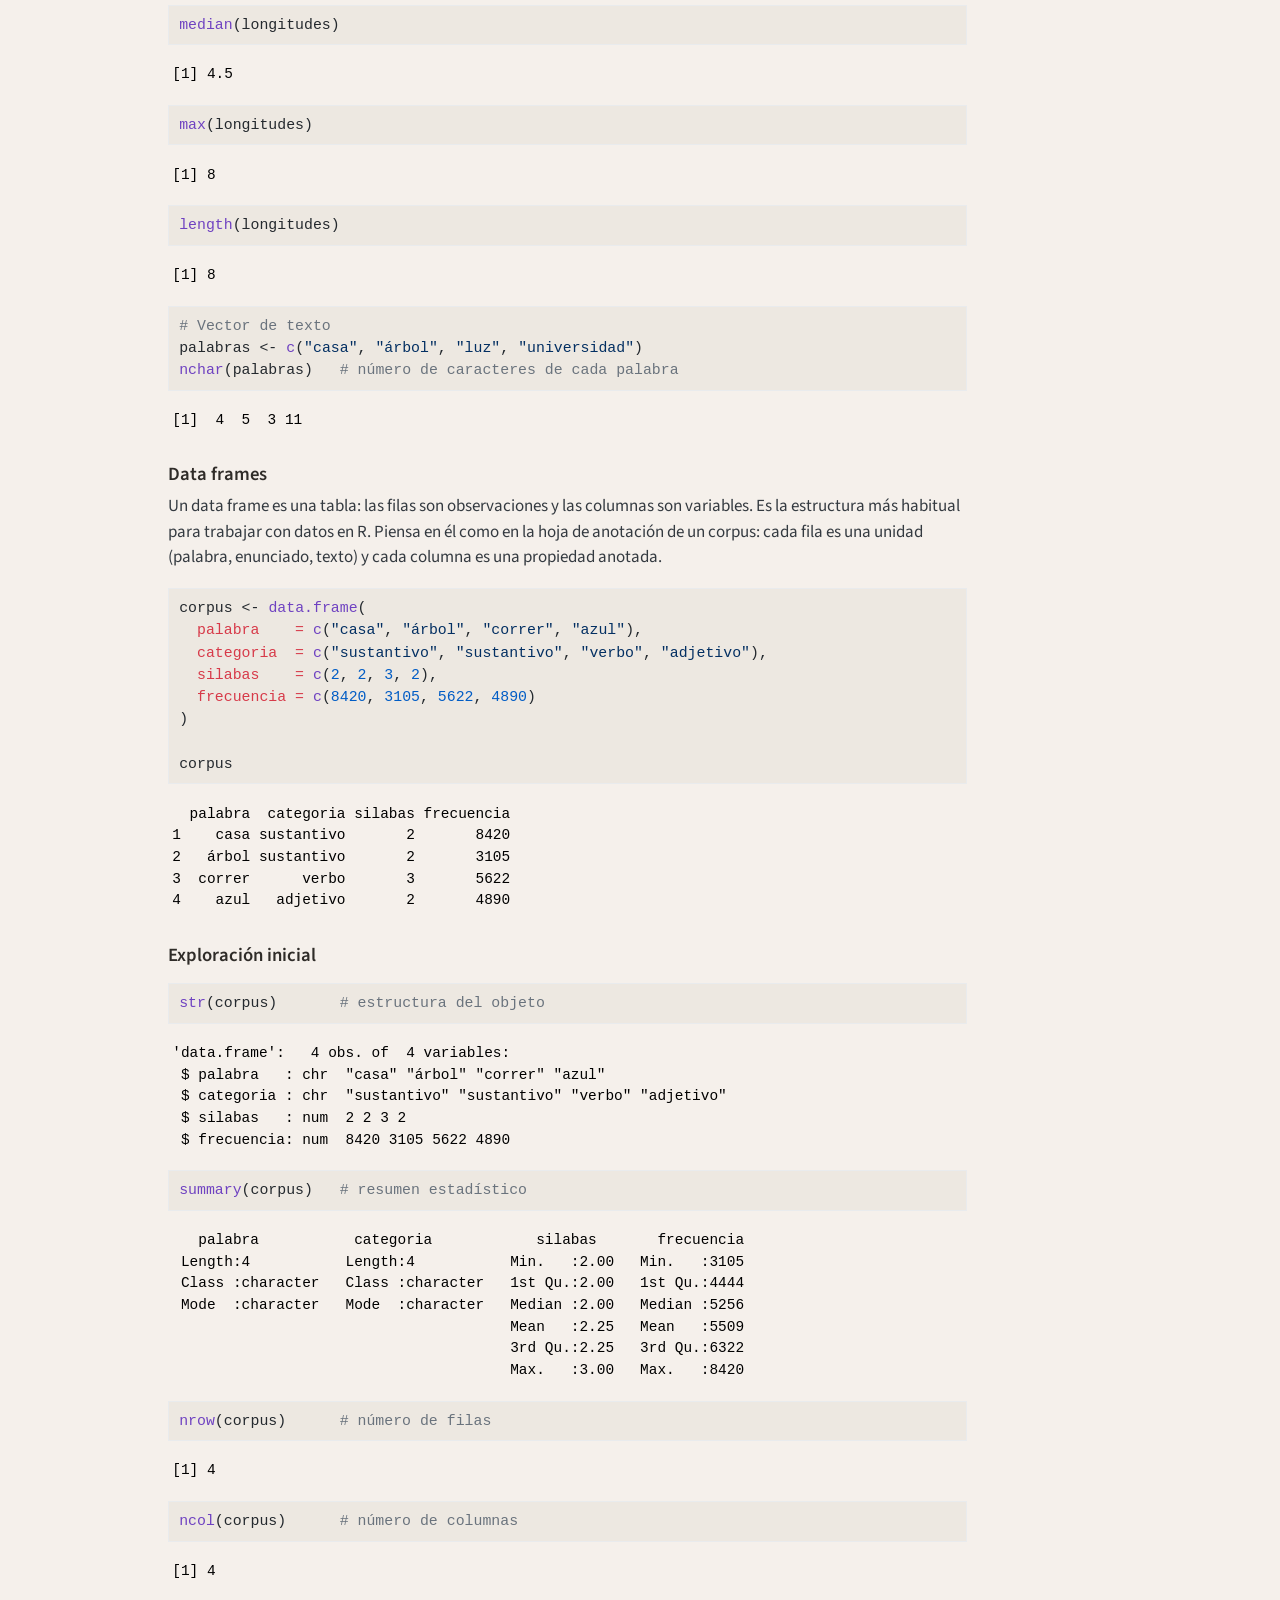
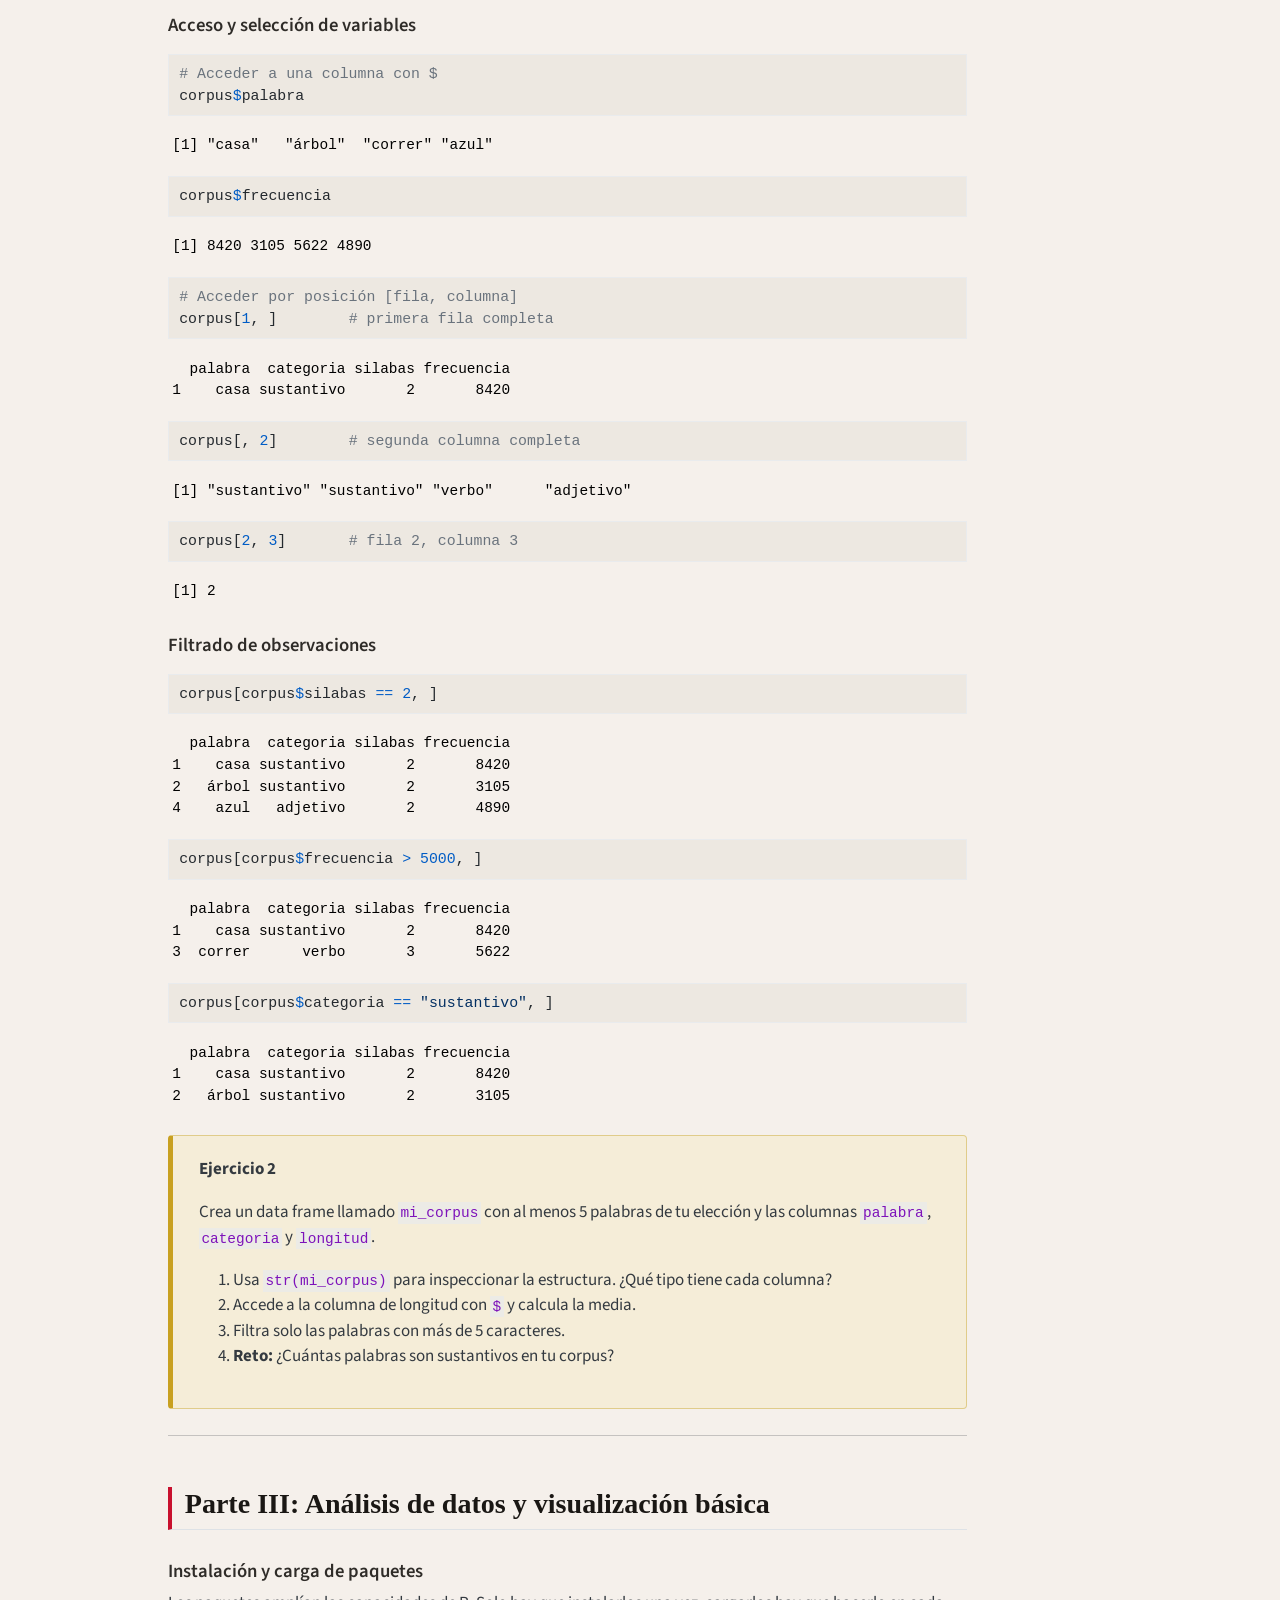
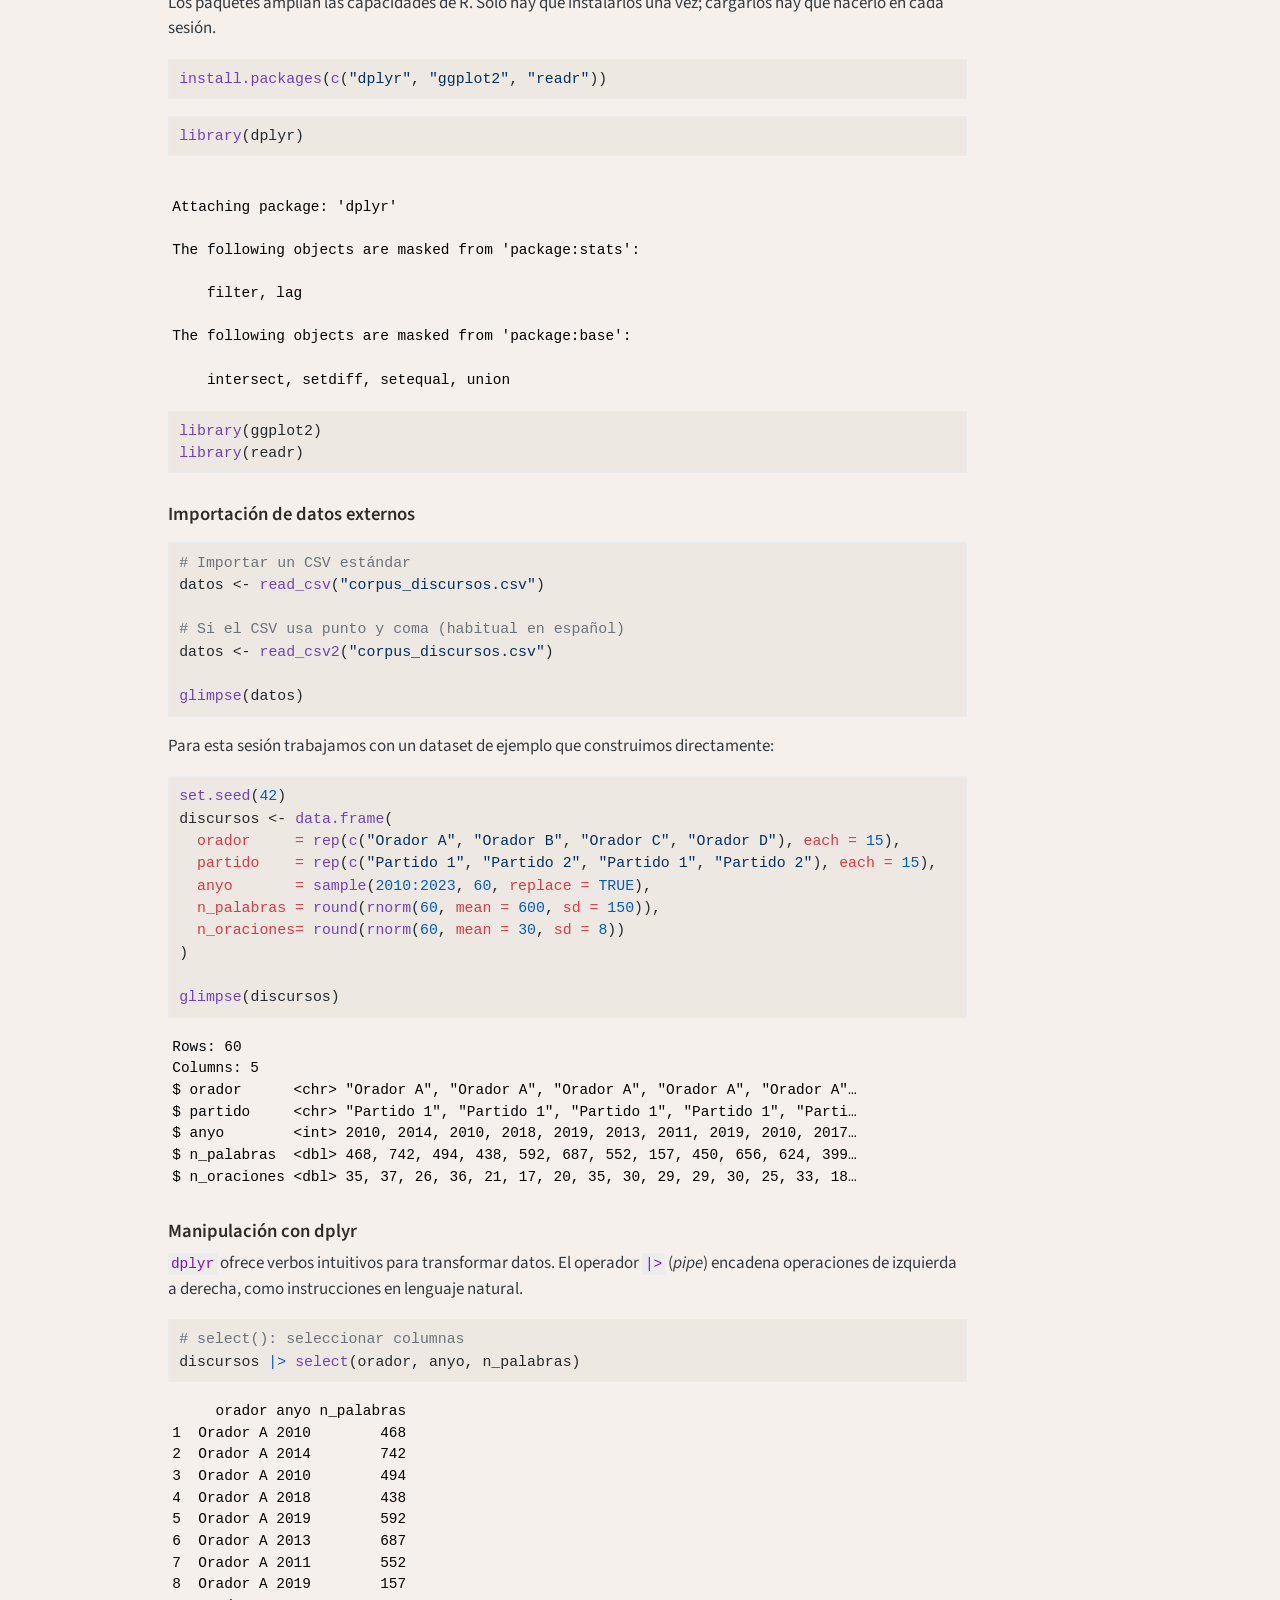
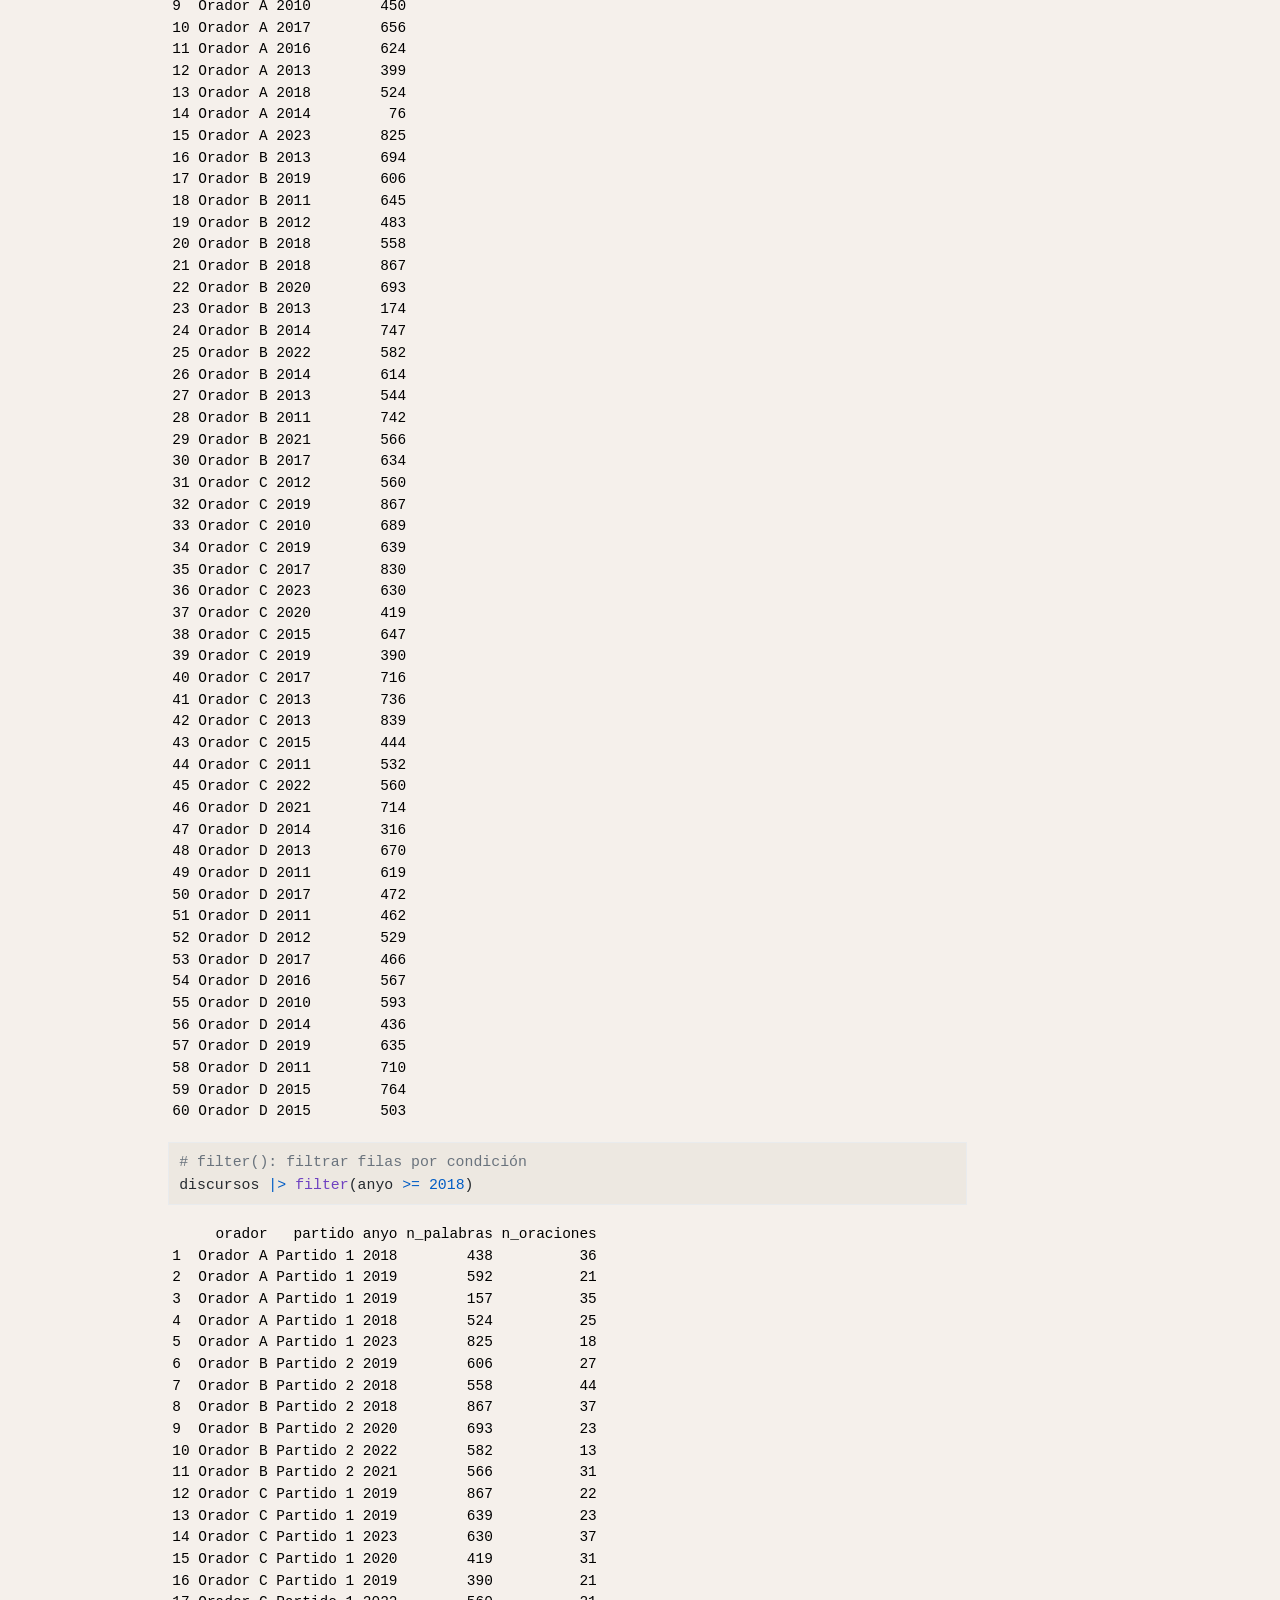
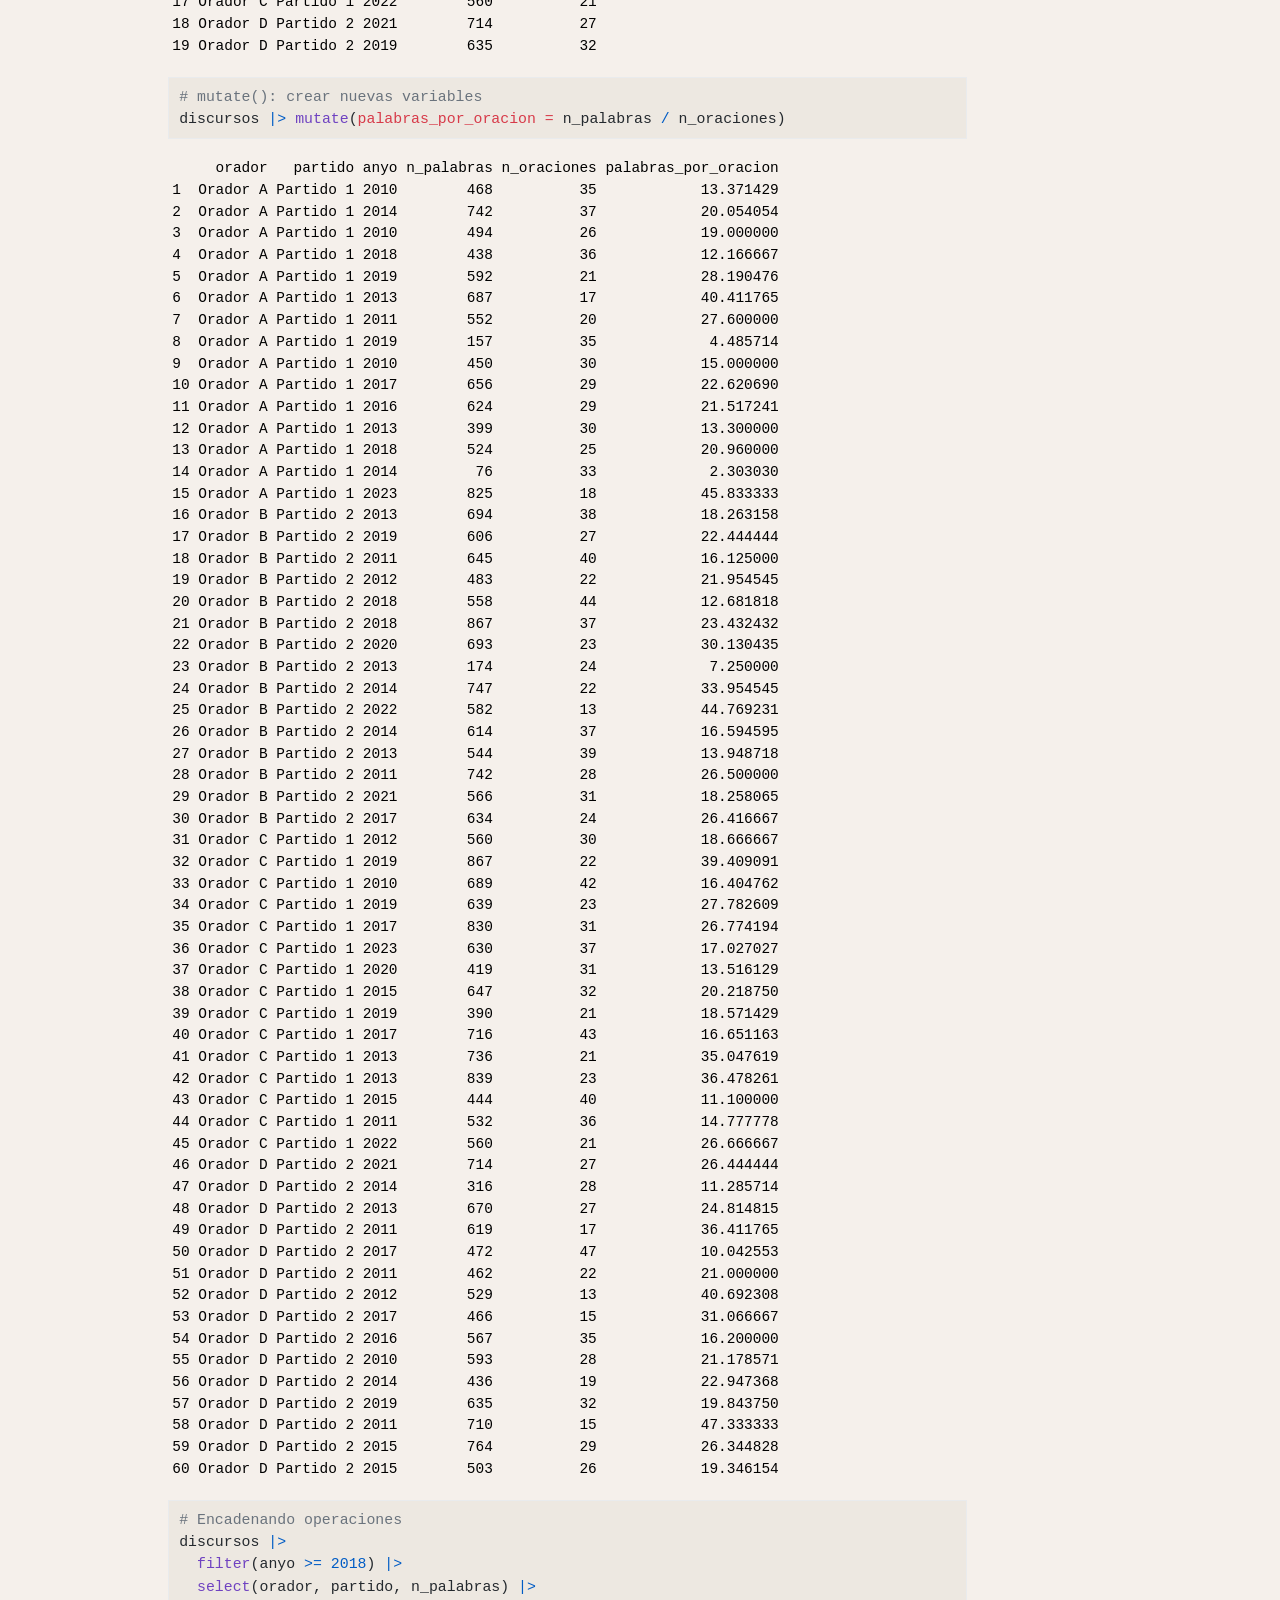
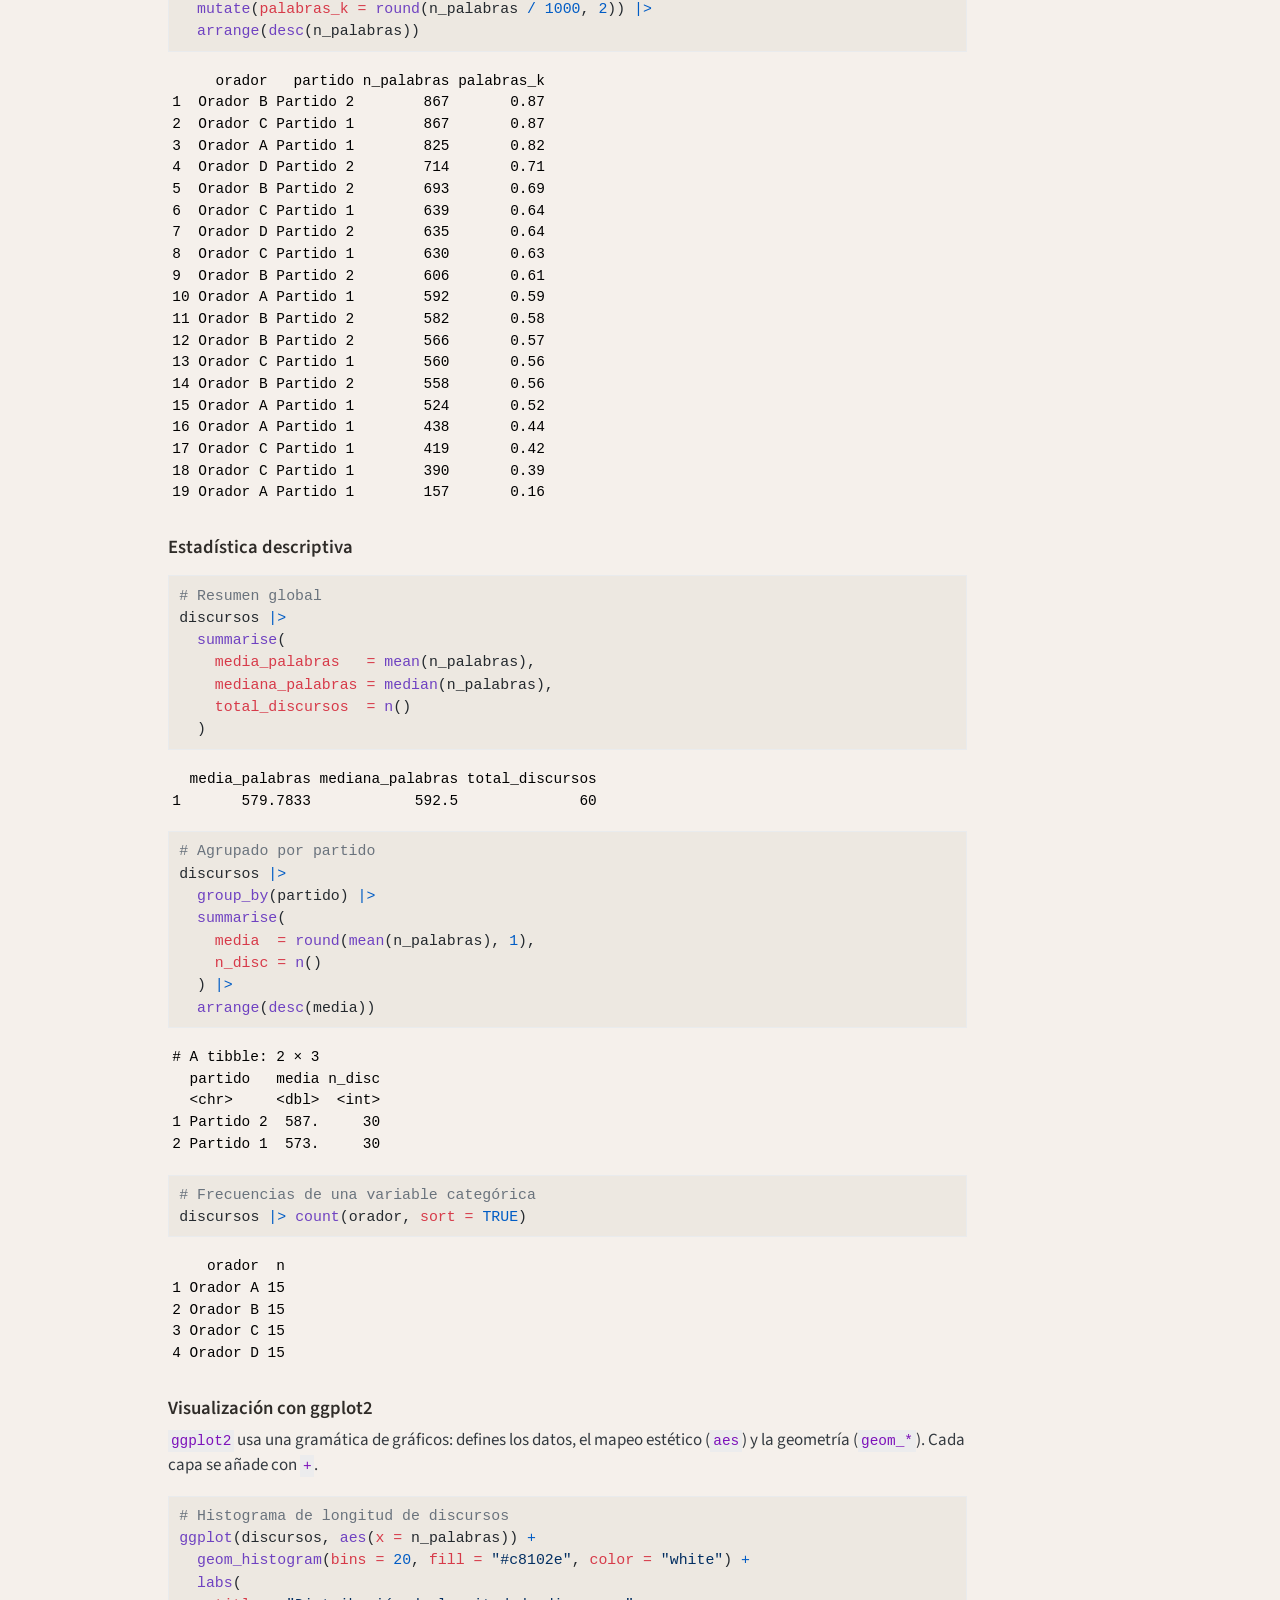
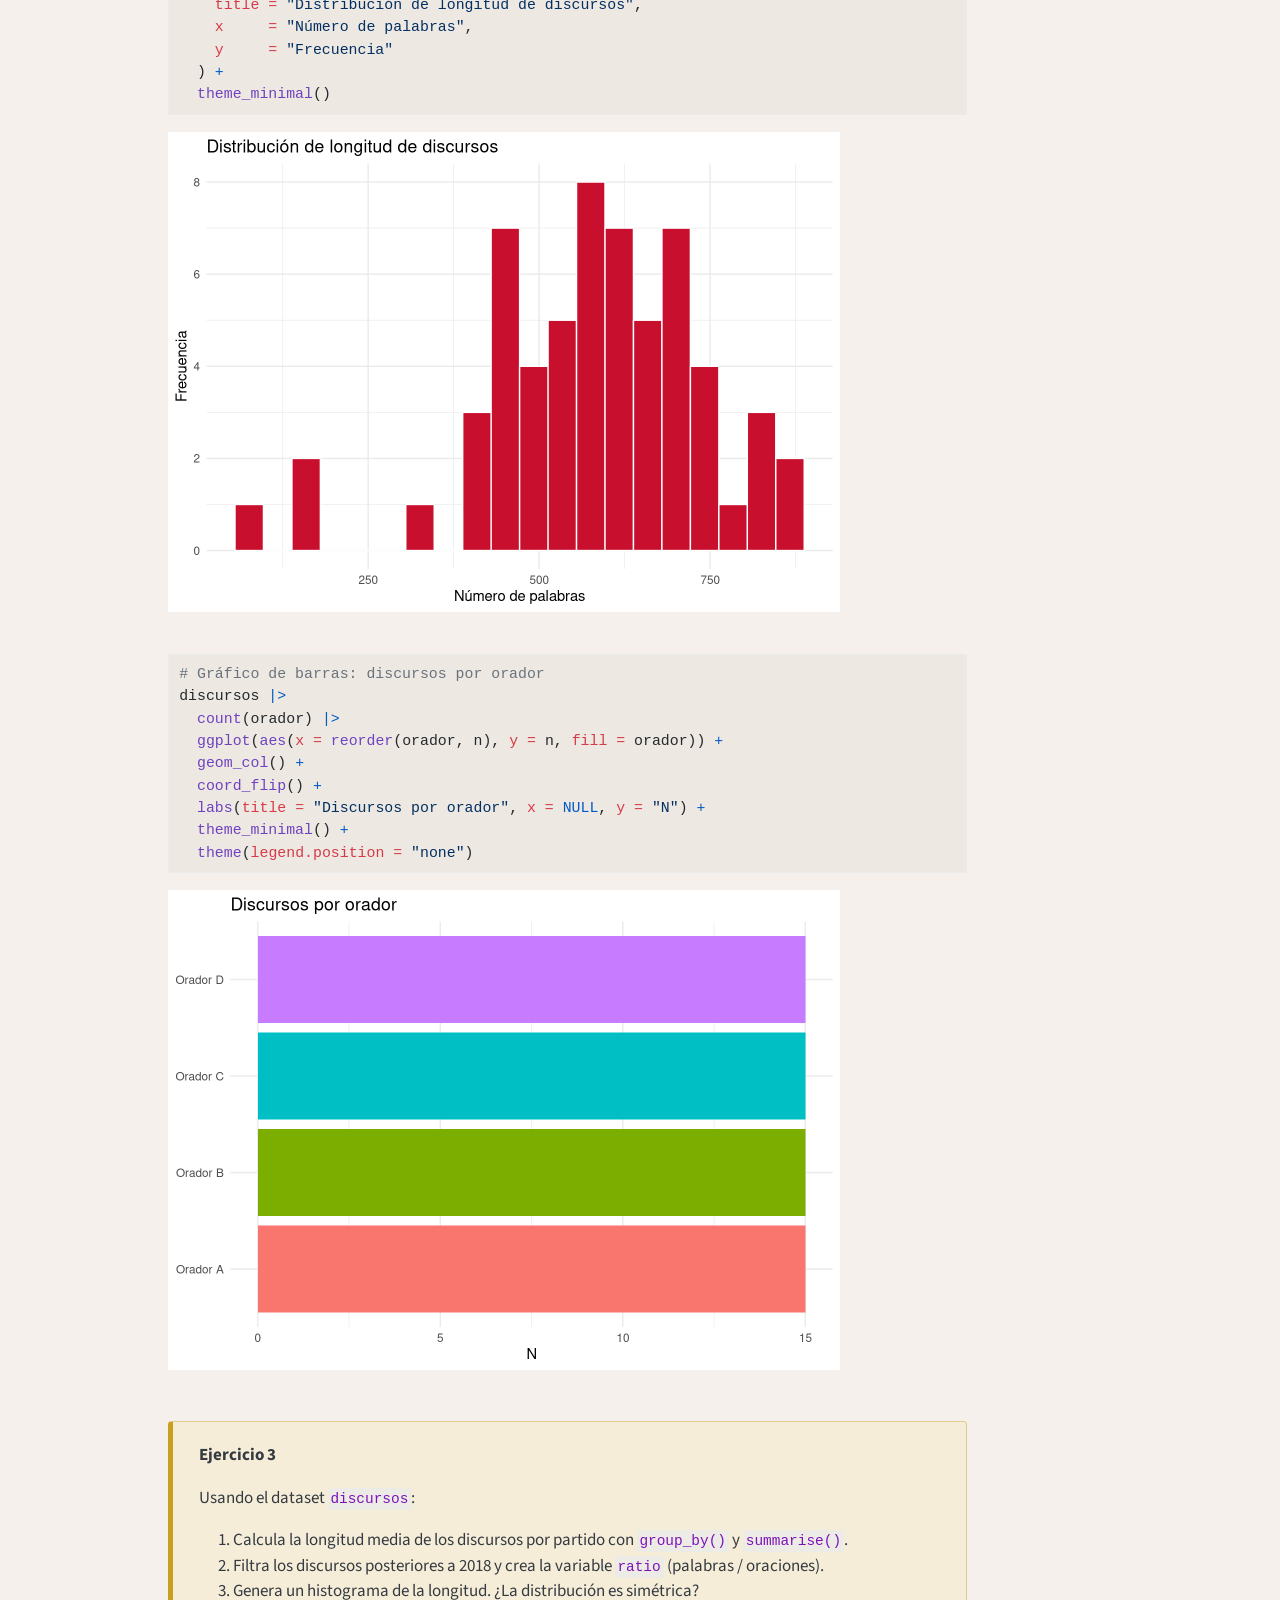
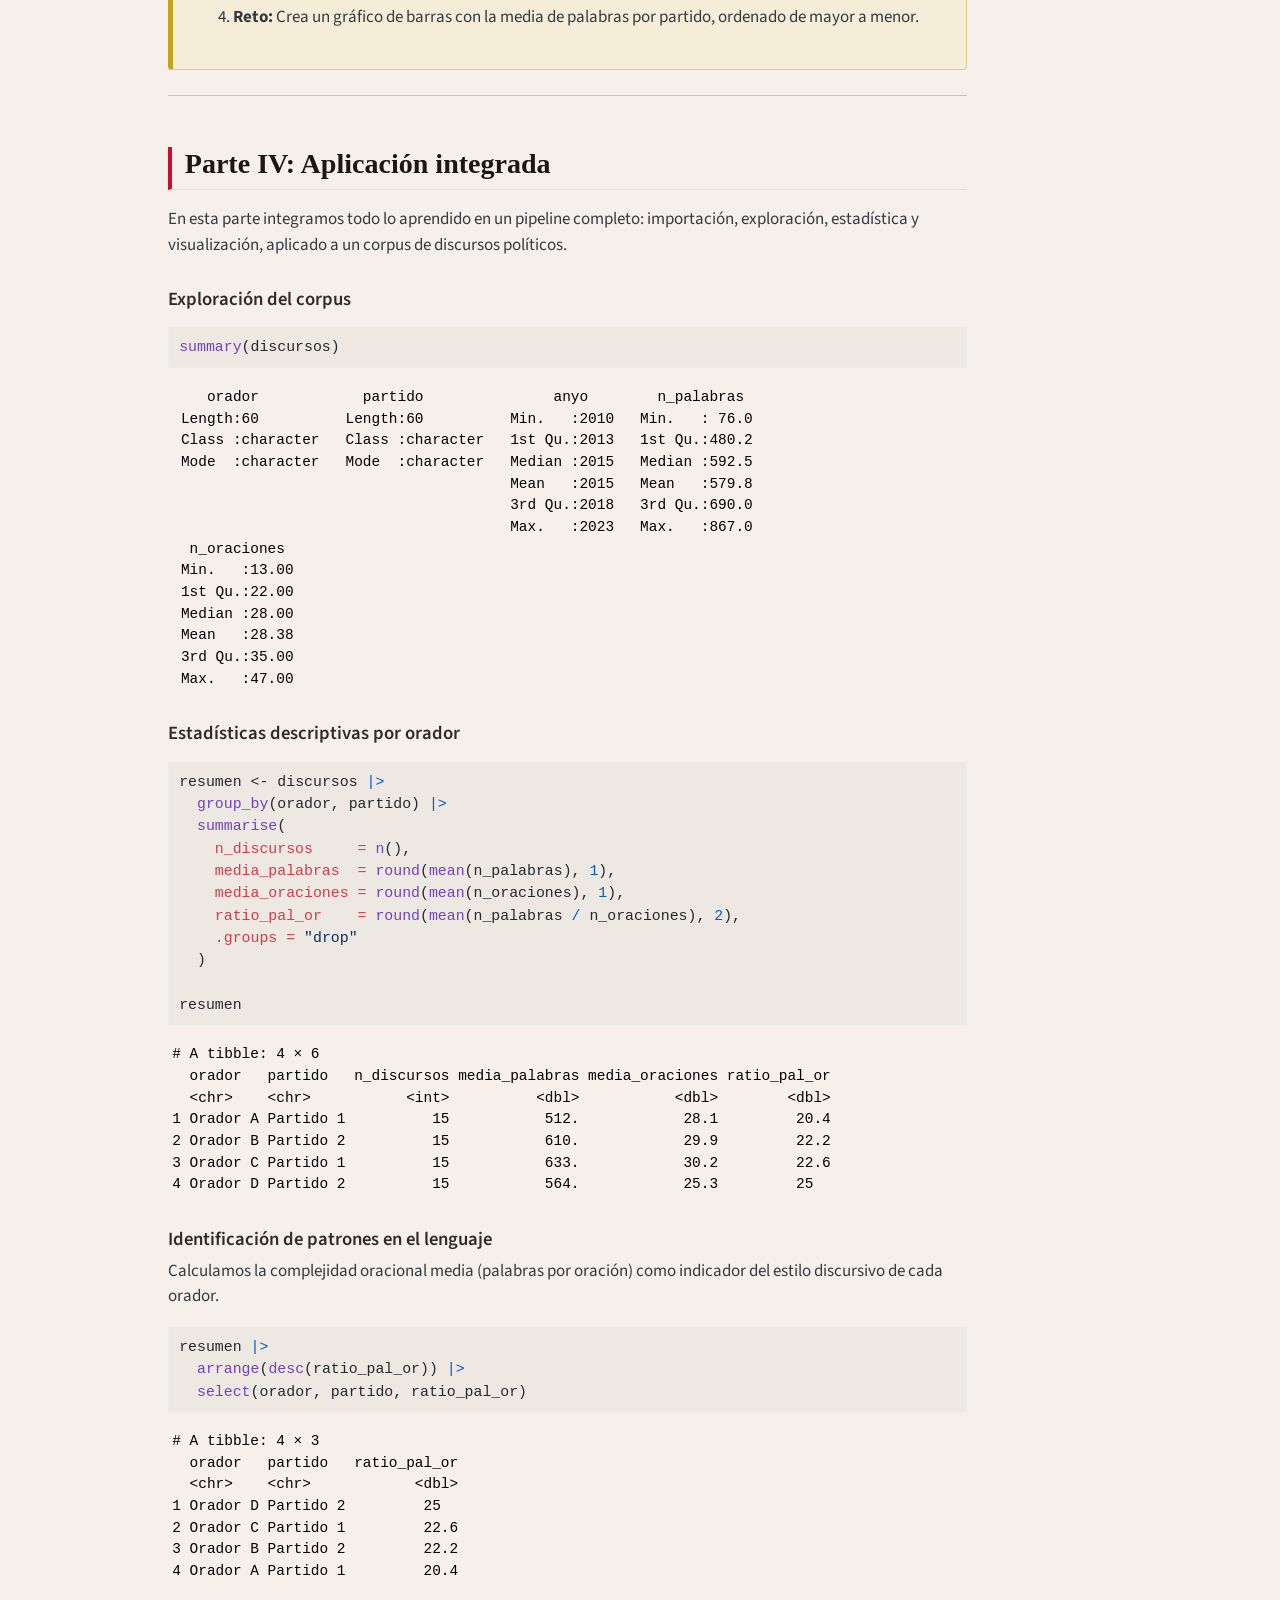
==== commit 62368cbf: "Built site for gh-pages" ====
--- a/discursos/index.html
+++ b/discursos/index.html
@@ -77,7 +77,7 @@
 <link href="../site_libs/quarto-html/quarto-syntax-highlighting-acf12a64177840b8d86f2d4f01b2e9fb.css" rel="stylesheet" id="quarto-text-highlighting-styles">
 <script src="../site_libs/bootstrap/bootstrap.min.js"></script>
 <link href="../site_libs/bootstrap/bootstrap-icons.css" rel="stylesheet">
-<link href="../site_libs/bootstrap/bootstrap-ebfd257c668174c0c0becc64e2247a21.min.css" rel="stylesheet" append-hash="true" id="quarto-bootstrap" data-mode="light">
+<link href="../site_libs/bootstrap/bootstrap-b685fecc91a1dfb24ff056a1bcdbeb93.min.css" rel="stylesheet" append-hash="true" id="quarto-bootstrap" data-mode="light">
 <script id="quarto-search-options" type="application/json">{
   "location": "navbar",
   "copy-button": false,
@@ -132,9 +132,15 @@
 </button>
           <div class="collapse navbar-collapse" id="navbarCollapse">
             <ul class="navbar-nav navbar-nav-scroll ms-auto">
-  <li class="nav-item">
-    <a class="nav-link" href="https://www.unav.edu"> 
-<span class="menu-text">Universidad de Navarra</span></a>
+  <li class="nav-item compact">
+    <a class="nav-link" href="https://github.com/AritzUMA/runav"> <i class="bi bi-github" role="img" aria-label="GitHub">
+</i> 
+<span class="menu-text"></span></a>
+  </li>  
+  <li class="nav-item compact">
+    <a class="nav-link" href="https://twitter.com/aritz_gorostiza"> <i class="bi bi-twitter-x" role="img" aria-label="Twitter">
+</i> 
+<span class="menu-text"></span></a>
   </li>  
 </ul>
           </div> <!-- /navcollapse -->
--- a/styles.css
+++ b/styles.css
@@ -26,9 +26,27 @@
   font-family: Georgia, serif;
 }
 
-/* Ocultar el texto del título en el navbar, mantener solo el logo */
+/* Ocultar el texto del título en el navbar y en el menú móvil */
 .navbar-brand span.navbar-title {
   display: none;
+}
+
+.navbar-nav .nav-item .sidebar-title {
+  display: none;
+}
+
+/* Ocultar título en menú hamburguesa móvil */
+#quarto-sidebar .sidebar-title,
+.offcanvas-title,
+.navbar-toggler + .navbar-brand .navbar-title {
+  display: none !important;
+}
+
+/* Logo más grande y natural */
+.navbar-brand img {
+  height: 38px !important;
+  width: auto !important;
+  opacity: 0.95;
 }
 
 .navbar-nav .nav-link {
